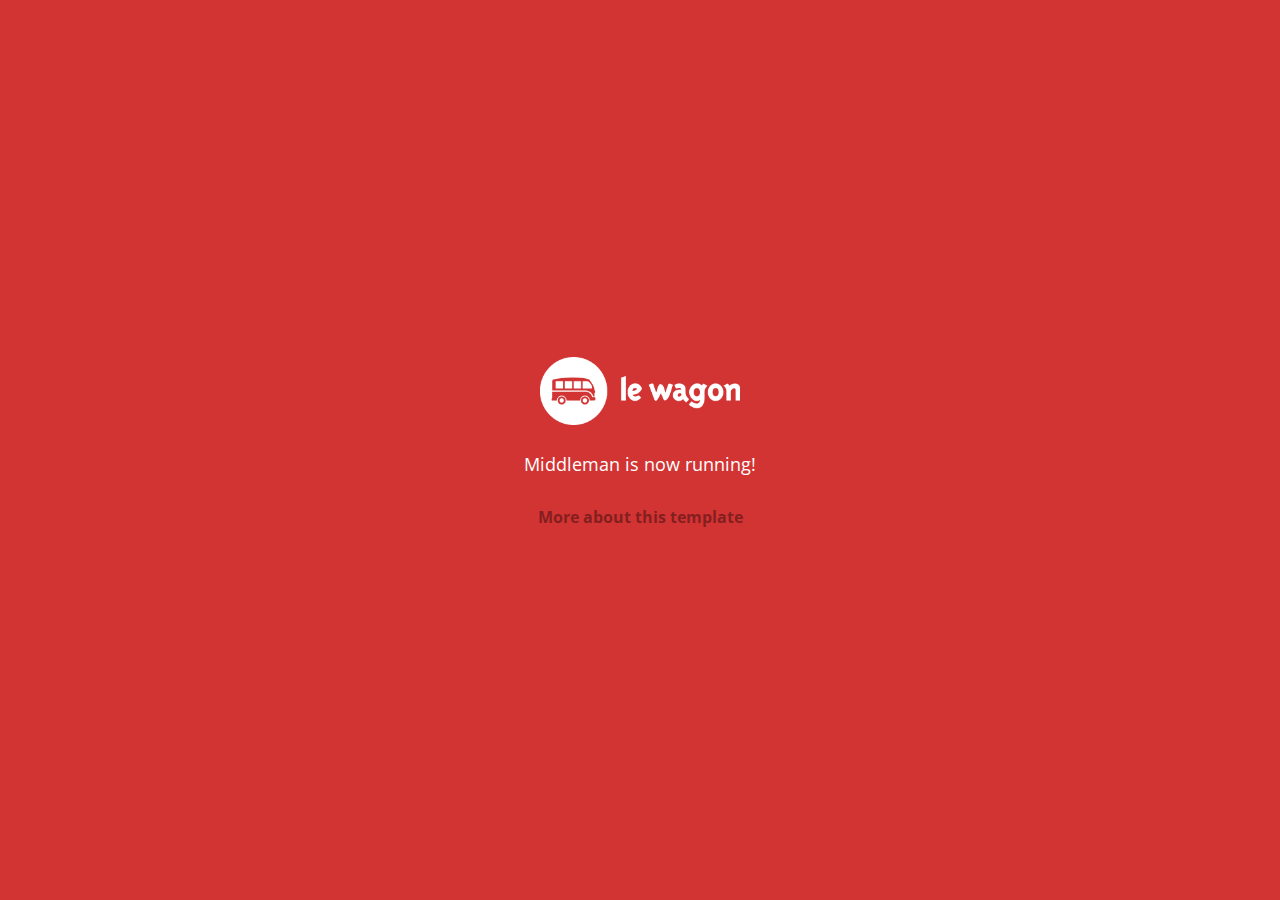
==== index.html @ 10a13725 "Automated commit at 2017-11-20 10:11:05 UTC by middleman-deploy 2.0.0-alpha" ====
<!doctype html>
<html>
  <head>
    <meta charset="utf-8">
    <meta http-equiv="x-ua-compatible" content="ie=edge">
    <meta name="viewport"
          content="width=device-width, initial-scale=1, shrink-to-fit=no">
    <!-- Use the title from a page's frontmatter if it has one -->
    <title>Le Wagon - Middleman</title>
    <link href="stylesheets/application-3c48b980.css" rel="stylesheet" />
    <script src="javascripts/application-93de88c9.js"></script>
    <link href="images/favicon-f15af148.png" rel="icon" type="image/png" />
  </head>
  <body>
    <div id="home">
  <div class="home-content">
    <img src="images/logo-acc9c0ec.png" width="200" alt="Logo" />
    <p>
      Middleman is now running!
    </p>
    <p class="about">
      <a href="about.html">More about this template</a>
    </p>
  </div>
</div>

  </body>
</html>
---- stylesheets/application-3c48b980.css ----
@import url("https://fonts.googleapis.com/css?family=Open+Sans:400,300,700|Raleway:400,100,300,700,500");/*!
 * Bootstrap v3.3.7 (http://getbootstrap.com)
 * Copyright 2011-2016 Twitter, Inc.
 * Licensed under MIT (https://github.com/twbs/bootstrap/blob/master/LICENSE)
 *//*! normalize.css v3.0.3 | MIT License | github.com/necolas/normalize.css */html{font-family:sans-serif;-ms-text-size-adjust:100%;-webkit-text-size-adjust:100%}body{margin:0}article,aside,details,figcaption,figure,footer,header,hgroup,main,menu,nav,section,summary{display:block}audio,canvas,progress,video{display:inline-block;vertical-align:baseline}audio:not([controls]){display:none;height:0}[hidden],template{display:none}a{background-color:transparent}a:active,a:hover{outline:0}abbr[title]{border-bottom:1px dotted}b,strong{font-weight:bold}dfn{font-style:italic}h1{font-size:2em;margin:0.67em 0}mark{background:#ff0;color:#000}small{font-size:80%}sub,sup{font-size:75%;line-height:0;position:relative;vertical-align:baseline}sup{top:-0.5em}sub{bottom:-0.25em}img{border:0}svg:not(:root){overflow:hidden}figure{margin:1em 40px}hr{-webkit-box-sizing:content-box;box-sizing:content-box;height:0}pre{overflow:auto}code,kbd,pre,samp{font-family:monospace, monospace;font-size:1em}button,input,optgroup,select,textarea{color:inherit;font:inherit;margin:0}button{overflow:visible}button,select{text-transform:none}button,html input[type="button"],input[type="reset"],input[type="submit"]{-webkit-appearance:button;cursor:pointer}button[disabled],html input[disabled]{cursor:default}button::-moz-focus-inner,input::-moz-focus-inner{border:0;padding:0}input{line-height:normal}input[type="checkbox"],input[type="radio"]{-webkit-box-sizing:border-box;box-sizing:border-box;padding:0}input[type="number"]::-webkit-inner-spin-button,input[type="number"]::-webkit-outer-spin-button{height:auto}input[type="search"]{-webkit-appearance:textfield;-webkit-box-sizing:content-box;box-sizing:content-box}input[type="search"]::-webkit-search-cancel-button,input[type="search"]::-webkit-search-decoration{-webkit-appearance:none}fieldset{border:1px solid #c0c0c0;margin:0 2px;padding:0.35em 0.625em 0.75em}legend{border:0;padding:0}textarea{overflow:auto}optgroup{font-weight:bold}table{border-collapse:collapse;border-spacing:0}td,th{padding:0}/*! Source: https://github.com/h5bp/html5-boilerplate/blob/master/src/css/main.css */@media print{*,*:before,*:after{background:transparent !important;color:#000 !important;-webkit-box-shadow:none !important;box-shadow:none !important;text-shadow:none !important}a,a:visited{text-decoration:underline}a[href]:after{content:" (" attr(href) ")"}abbr[title]:after{content:" (" attr(title) ")"}a[href^="#"]:after,a[href^="javascript:"]:after{content:""}pre,blockquote{border:1px solid #999;page-break-inside:avoid}thead{display:table-header-group}tr,img{page-break-inside:avoid}img{max-width:100% !important}p,h2,h3{orphans:3;widows:3}h2,h3{page-break-after:avoid}.navbar{display:none}.btn>.caret,.dropup>.btn>.caret{border-top-color:#000 !important}.label{border:1px solid #000}.table{border-collapse:collapse !important}.table td,.table th{background-color:#fff !important}.table-bordered th,.table-bordered td{border:1px solid #ddd !important}}@font-face{font-family:'Glyphicons Halflings';src:url("../assets/bootstrap/glyphicons-halflings-regular-86b6f62b.eot");src:url("../assets/bootstrap/glyphicons-halflings-regular-86b6f62b.eot?#iefix") format("embedded-opentype"),url("../assets/bootstrap/glyphicons-halflings-regular-ca35b697.woff2") format("woff2"),url("../assets/bootstrap/glyphicons-halflings-regular-278e49a8.woff") format("woff"),url("../assets/bootstrap/glyphicons-halflings-regular-44bc1850.ttf") format("truetype"),url("../assets/bootstrap/glyphicons-halflings-regular-de51a849.svg#glyphicons_halflingsregular") format("svg")}.glyphicon{position:relative;top:1px;display:inline-block;font-family:'Glyphicons Halflings';font-style:normal;font-weight:normal;line-height:1;-webkit-font-smoothing:antialiased;-moz-osx-font-smoothing:grayscale}.glyphicon-asterisk:before{content:"\002a"}.glyphicon-plus:before{content:"\002b"}.glyphicon-euro:before,.glyphicon-eur:before{content:"\20ac"}.glyphicon-minus:before{content:"\2212"}.glyphicon-cloud:before{content:"\2601"}.glyphicon-envelope:before{content:"\2709"}.glyphicon-pencil:before{content:"\270f"}.glyphicon-glass:before{content:"\e001"}.glyphicon-music:before{content:"\e002"}.glyphicon-search:before{content:"\e003"}.glyphicon-heart:before{content:"\e005"}.glyphicon-star:before{content:"\e006"}.glyphicon-star-empty:before{content:"\e007"}.glyphicon-user:before{content:"\e008"}.glyphicon-film:before{content:"\e009"}.glyphicon-th-large:before{content:"\e010"}.glyphicon-th:before{content:"\e011"}.glyphicon-th-list:before{content:"\e012"}.glyphicon-ok:before{content:"\e013"}.glyphicon-remove:before{content:"\e014"}.glyphicon-zoom-in:before{content:"\e015"}.glyphicon-zoom-out:before{content:"\e016"}.glyphicon-off:before{content:"\e017"}.glyphicon-signal:before{content:"\e018"}.glyphicon-cog:before{content:"\e019"}.glyphicon-trash:before{content:"\e020"}.glyphicon-home:before{content:"\e021"}.glyphicon-file:before{content:"\e022"}.glyphicon-time:before{content:"\e023"}.glyphicon-road:before{content:"\e024"}.glyphicon-download-alt:before{content:"\e025"}.glyphicon-download:before{content:"\e026"}.glyphicon-upload:before{content:"\e027"}.glyphicon-inbox:before{content:"\e028"}.glyphicon-play-circle:before{content:"\e029"}.glyphicon-repeat:before{content:"\e030"}.glyphicon-refresh:before{content:"\e031"}.glyphicon-list-alt:before{content:"\e032"}.glyphicon-lock:before{content:"\e033"}.glyphicon-flag:before{content:"\e034"}.glyphicon-headphones:before{content:"\e035"}.glyphicon-volume-off:before{content:"\e036"}.glyphicon-volume-down:before{content:"\e037"}.glyphicon-volume-up:before{content:"\e038"}.glyphicon-qrcode:before{content:"\e039"}.glyphicon-barcode:before{content:"\e040"}.glyphicon-tag:before{content:"\e041"}.glyphicon-tags:before{content:"\e042"}.glyphicon-book:before{content:"\e043"}.glyphicon-bookmark:before{content:"\e044"}.glyphicon-print:before{content:"\e045"}.glyphicon-camera:before{content:"\e046"}.glyphicon-font:before{content:"\e047"}.glyphicon-bold:before{content:"\e048"}.glyphicon-italic:before{content:"\e049"}.glyphicon-text-height:before{content:"\e050"}.glyphicon-text-width:before{content:"\e051"}.glyphicon-align-left:before{content:"\e052"}.glyphicon-align-center:before{content:"\e053"}.glyphicon-align-right:before{content:"\e054"}.glyphicon-align-justify:before{content:"\e055"}.glyphicon-list:before{content:"\e056"}.glyphicon-indent-left:before{content:"\e057"}.glyphicon-indent-right:before{content:"\e058"}.glyphicon-facetime-video:before{content:"\e059"}.glyphicon-picture:before{content:"\e060"}.glyphicon-map-marker:before{content:"\e062"}.glyphicon-adjust:before{content:"\e063"}.glyphicon-tint:before{content:"\e064"}.glyphicon-edit:before{content:"\e065"}.glyphicon-share:before{content:"\e066"}.glyphicon-check:before{content:"\e067"}.glyphicon-move:before{content:"\e068"}.glyphicon-step-backward:before{content:"\e069"}.glyphicon-fast-backward:before{content:"\e070"}.glyphicon-backward:before{content:"\e071"}.glyphicon-play:before{content:"\e072"}.glyphicon-pause:before{content:"\e073"}.glyphicon-stop:before{content:"\e074"}.glyphicon-forward:before{content:"\e075"}.glyphicon-fast-forward:before{content:"\e076"}.glyphicon-step-forward:before{content:"\e077"}.glyphicon-eject:before{content:"\e078"}.glyphicon-chevron-left:before{content:"\e079"}.glyphicon-chevron-right:before{content:"\e080"}.glyphicon-plus-sign:before{content:"\e081"}.glyphicon-minus-sign:before{content:"\e082"}.glyphicon-remove-sign:before{content:"\e083"}.glyphicon-ok-sign:before{content:"\e084"}.glyphicon-question-sign:before{content:"\e085"}.glyphicon-info-sign:before{content:"\e086"}.glyphicon-screenshot:before{content:"\e087"}.glyphicon-remove-circle:before{content:"\e088"}.glyphicon-ok-circle:before{content:"\e089"}.glyphicon-ban-circle:before{content:"\e090"}.glyphicon-arrow-left:before{content:"\e091"}.glyphicon-arrow-right:before{content:"\e092"}.glyphicon-arrow-up:before{content:"\e093"}.glyphicon-arrow-down:before{content:"\e094"}.glyphicon-share-alt:before{content:"\e095"}.glyphicon-resize-full:before{content:"\e096"}.glyphicon-resize-small:before{content:"\e097"}.glyphicon-exclamation-sign:before{content:"\e101"}.glyphicon-gift:before{content:"\e102"}.glyphicon-leaf:before{content:"\e103"}.glyphicon-fire:before{content:"\e104"}.glyphicon-eye-open:before{content:"\e105"}.glyphicon-eye-close:before{content:"\e106"}.glyphicon-warning-sign:before{content:"\e107"}.glyphicon-plane:before{content:"\e108"}.glyphicon-calendar:before{content:"\e109"}.glyphicon-random:before{content:"\e110"}.glyphicon-comment:before{content:"\e111"}.glyphicon-magnet:before{content:"\e112"}.glyphicon-chevron-up:before{content:"\e113"}.glyphicon-chevron-down:before{content:"\e114"}.glyphicon-retweet:before{content:"\e115"}.glyphicon-shopping-cart:before{content:"\e116"}.glyphicon-folder-close:before{content:"\e117"}.glyphicon-folder-open:before{content:"\e118"}.glyphicon-resize-vertical:before{content:"\e119"}.glyphicon-resize-horizontal:before{content:"\e120"}.glyphicon-hdd:before{content:"\e121"}.glyphicon-bullhorn:before{content:"\e122"}.glyphicon-bell:before{content:"\e123"}.glyphicon-certificate:before{content:"\e124"}.glyphicon-thumbs-up:before{content:"\e125"}.glyphicon-thumbs-down:before{content:"\e126"}.glyphicon-hand-right:before{content:"\e127"}.glyphicon-hand-left:before{content:"\e128"}.glyphicon-hand-up:before{content:"\e129"}.glyphicon-hand-down:before{content:"\e130"}.glyphicon-circle-arrow-right:before{content:"\e131"}.glyphicon-circle-arrow-left:before{content:"\e132"}.glyphicon-circle-arrow-up:before{content:"\e133"}.glyphicon-circle-arrow-down:before{content:"\e134"}.glyphicon-globe:before{content:"\e135"}.glyphicon-wrench:before{content:"\e136"}.glyphicon-tasks:before{content:"\e137"}.glyphicon-filter:before{content:"\e138"}.glyphicon-briefcase:before{content:"\e139"}.glyphicon-fullscreen:before{content:"\e140"}.glyphicon-dashboard:before{content:"\e141"}.glyphicon-paperclip:before{content:"\e142"}.glyphicon-heart-empty:before{content:"\e143"}.glyphicon-link:before{content:"\e144"}.glyphicon-phone:before{content:"\e145"}.glyphicon-pushpin:before{content:"\e146"}.glyphicon-usd:before{content:"\e148"}.glyphicon-gbp:before{content:"\e149"}.glyphicon-sort:before{content:"\e150"}.glyphicon-sort-by-alphabet:before{content:"\e151"}.glyphicon-sort-by-alphabet-alt:before{content:"\e152"}.glyphicon-sort-by-order:before{content:"\e153"}.glyphicon-sort-by-order-alt:before{content:"\e154"}.glyphicon-sort-by-attributes:before{content:"\e155"}.glyphicon-sort-by-attributes-alt:before{content:"\e156"}.glyphicon-unchecked:before{content:"\e157"}.glyphicon-expand:before{content:"\e158"}.glyphicon-collapse-down:before{content:"\e159"}.glyphicon-collapse-up:before{content:"\e160"}.glyphicon-log-in:before{content:"\e161"}.glyphicon-flash:before{content:"\e162"}.glyphicon-log-out:before{content:"\e163"}.glyphicon-new-window:before{content:"\e164"}.glyphicon-record:before{content:"\e165"}.glyphicon-save:before{content:"\e166"}.glyphicon-open:before{content:"\e167"}.glyphicon-saved:before{content:"\e168"}.glyphicon-import:before{content:"\e169"}.glyphicon-export:before{content:"\e170"}.glyphicon-send:before{content:"\e171"}.glyphicon-floppy-disk:before{content:"\e172"}.glyphicon-floppy-saved:before{content:"\e173"}.glyphicon-floppy-remove:before{content:"\e174"}.glyphicon-floppy-save:before{content:"\e175"}.glyphicon-floppy-open:before{content:"\e176"}.glyphicon-credit-card:before{content:"\e177"}.glyphicon-transfer:before{content:"\e178"}.glyphicon-cutlery:before{content:"\e179"}.glyphicon-header:before{content:"\e180"}.glyphicon-compressed:before{content:"\e181"}.glyphicon-earphone:before{content:"\e182"}.glyphicon-phone-alt:before{content:"\e183"}.glyphicon-tower:before{content:"\e184"}.glyphicon-stats:before{content:"\e185"}.glyphicon-sd-video:before{content:"\e186"}.glyphicon-hd-video:before{content:"\e187"}.glyphicon-subtitles:before{content:"\e188"}.glyphicon-sound-stereo:before{content:"\e189"}.glyphicon-sound-dolby:before{content:"\e190"}.glyphicon-sound-5-1:before{content:"\e191"}.glyphicon-sound-6-1:before{content:"\e192"}.glyphicon-sound-7-1:before{content:"\e193"}.glyphicon-copyright-mark:before{content:"\e194"}.glyphicon-registration-mark:before{content:"\e195"}.glyphicon-cloud-download:before{content:"\e197"}.glyphicon-cloud-upload:before{content:"\e198"}.glyphicon-tree-conifer:before{content:"\e199"}.glyphicon-tree-deciduous:before{content:"\e200"}.glyphicon-cd:before{content:"\e201"}.glyphicon-save-file:before{content:"\e202"}.glyphicon-open-file:before{content:"\e203"}.glyphicon-level-up:before{content:"\e204"}.glyphicon-copy:before{content:"\e205"}.glyphicon-paste:before{content:"\e206"}.glyphicon-alert:before{content:"\e209"}.glyphicon-equalizer:before{content:"\e210"}.glyphicon-king:before{content:"\e211"}.glyphicon-queen:before{content:"\e212"}.glyphicon-pawn:before{content:"\e213"}.glyphicon-bishop:before{content:"\e214"}.glyphicon-knight:before{content:"\e215"}.glyphicon-baby-formula:before{content:"\e216"}.glyphicon-tent:before{content:"\26fa"}.glyphicon-blackboard:before{content:"\e218"}.glyphicon-bed:before{content:"\e219"}.glyphicon-apple:before{content:"\f8ff"}.glyphicon-erase:before{content:"\e221"}.glyphicon-hourglass:before{content:"\231b"}.glyphicon-lamp:before{content:"\e223"}.glyphicon-duplicate:before{content:"\e224"}.glyphicon-piggy-bank:before{content:"\e225"}.glyphicon-scissors:before{content:"\e226"}.glyphicon-bitcoin:before{content:"\e227"}.glyphicon-btc:before{content:"\e227"}.glyphicon-xbt:before{content:"\e227"}.glyphicon-yen:before{content:"\00a5"}.glyphicon-jpy:before{content:"\00a5"}.glyphicon-ruble:before{content:"\20bd"}.glyphicon-rub:before{content:"\20bd"}.glyphicon-scale:before{content:"\e230"}.glyphicon-ice-lolly:before{content:"\e231"}.glyphicon-ice-lolly-tasted:before{content:"\e232"}.glyphicon-education:before{content:"\e233"}.glyphicon-option-horizontal:before{content:"\e234"}.glyphicon-option-vertical:before{content:"\e235"}.glyphicon-menu-hamburger:before{content:"\e236"}.glyphicon-modal-window:before{content:"\e237"}.glyphicon-oil:before{content:"\e238"}.glyphicon-grain:before{content:"\e239"}.glyphicon-sunglasses:before{content:"\e240"}.glyphicon-text-size:before{content:"\e241"}.glyphicon-text-color:before{content:"\e242"}.glyphicon-text-background:before{content:"\e243"}.glyphicon-object-align-top:before{content:"\e244"}.glyphicon-object-align-bottom:before{content:"\e245"}.glyphicon-object-align-horizontal:before{content:"\e246"}.glyphicon-object-align-left:before{content:"\e247"}.glyphicon-object-align-vertical:before{content:"\e248"}.glyphicon-object-align-right:before{content:"\e249"}.glyphicon-triangle-right:before{content:"\e250"}.glyphicon-triangle-left:before{content:"\e251"}.glyphicon-triangle-bottom:before{content:"\e252"}.glyphicon-triangle-top:before{content:"\e253"}.glyphicon-console:before{content:"\e254"}.glyphicon-superscript:before{content:"\e255"}.glyphicon-subscript:before{content:"\e256"}.glyphicon-menu-left:before{content:"\e257"}.glyphicon-menu-right:before{content:"\e258"}.glyphicon-menu-down:before{content:"\e259"}.glyphicon-menu-up:before{content:"\e260"}*{-webkit-box-sizing:border-box;box-sizing:border-box}*:before,*:after{-webkit-box-sizing:border-box;box-sizing:border-box}html{font-size:10px;-webkit-tap-highlight-color:transparent}body{font-family:"Open Sans", "Helvetica", "sans-serif";font-size:18px;line-height:1.42857143;color:#333333;background-color:#F4F4F4}input,button,select,textarea{font-family:inherit;font-size:inherit;line-height:inherit}a{color:#469AE0;text-decoration:none}a:hover,a:focus{color:#1f74ba;text-decoration:underline}a:focus{outline:5px auto -webkit-focus-ring-color;outline-offset:-2px}figure{margin:0}img{vertical-align:middle}.img-responsive{display:block;max-width:100%;height:auto}.img-rounded{border-radius:2px}.img-thumbnail{padding:4px;line-height:1.42857143;background-color:#F4F4F4;border:1px solid #ddd;border-radius:2px;-webkit-transition:all 0.2s ease-in-out;transition:all 0.2s ease-in-out;display:inline-block;max-width:100%;height:auto}.img-circle{border-radius:50%}hr{margin-top:25px;margin-bottom:25px;border:0;border-top:1px solid #eeeeee}.sr-only{position:absolute;width:1px;height:1px;margin:-1px;padding:0;overflow:hidden;clip:rect(0, 0, 0, 0);border:0}.sr-only-focusable:active,.sr-only-focusable:focus{position:static;width:auto;height:auto;margin:0;overflow:visible;clip:auto}[role="button"]{cursor:pointer}h1,h2,h3,h4,h5,h6,.h1,.h2,.h3,.h4,.h5,.h6{font-family:"Raleway", "Helvetica", "sans-serif";font-weight:500;line-height:1.1;color:inherit}h1 small,h1 .small,h2 small,h2 .small,h3 small,h3 .small,h4 small,h4 .small,h5 small,h5 .small,h6 small,h6 .small,.h1 small,.h1 .small,.h2 small,.h2 .small,.h3 small,.h3 .small,.h4 small,.h4 .small,.h5 small,.h5 .small,.h6 small,.h6 .small{font-weight:normal;line-height:1;color:#777777}h1,.h1,h2,.h2,h3,.h3{margin-top:25px;margin-bottom:12.5px}h1 small,h1 .small,.h1 small,.h1 .small,h2 small,h2 .small,.h2 small,.h2 .small,h3 small,h3 .small,.h3 small,.h3 .small{font-size:65%}h4,.h4,h5,.h5,h6,.h6{margin-top:12.5px;margin-bottom:12.5px}h4 small,h4 .small,.h4 small,.h4 .small,h5 small,h5 .small,.h5 small,.h5 .small,h6 small,h6 .small,.h6 small,.h6 .small{font-size:75%}h1,.h1{font-size:46px}h2,.h2{font-size:38px}h3,.h3{font-size:31px}h4,.h4{font-size:23px}h5,.h5{font-size:18px}h6,.h6{font-size:16px}p{margin:0 0 12.5px}.lead{margin-bottom:25px;font-size:20px;font-weight:300;line-height:1.4}@media (min-width: 768px){.lead{font-size:27px}}small,.small{font-size:88%}mark,.mark{background-color:#fcf8e3;padding:.2em}.text-left{text-align:left}.text-right{text-align:right}.text-center{text-align:center}.text-justify{text-align:justify}.text-nowrap{white-space:nowrap}.text-lowercase{text-transform:lowercase}.text-uppercase,.initialism{text-transform:uppercase}.text-capitalize{text-transform:capitalize}.text-muted{color:#777777}.text-primary{color:#469AE0}a.text-primary:hover,a.text-primary:focus{color:#2381d0}.text-success{color:#3c763d}a.text-success:hover,a.text-success:focus{color:#2b542c}.text-info{color:#31708f}a.text-info:hover,a.text-info:focus{color:#245269}.text-warning{color:#8a6d3b}a.text-warning:hover,a.text-warning:focus{color:#66512c}.text-danger{color:#a94442}a.text-danger:hover,a.text-danger:focus{color:#843534}.bg-primary{color:#fff}.bg-primary{background-color:#469AE0}a.bg-primary:hover,a.bg-primary:focus{background-color:#2381d0}.bg-success{background-color:#dff0d8}a.bg-success:hover,a.bg-success:focus{background-color:#c1e2b3}.bg-info{background-color:#d9edf7}a.bg-info:hover,a.bg-info:focus{background-color:#afd9ee}.bg-warning{background-color:#fcf8e3}a.bg-warning:hover,a.bg-warning:focus{background-color:#f7ecb5}.bg-danger{background-color:#f2dede}a.bg-danger:hover,a.bg-danger:focus{background-color:#e4b9b9}.page-header{padding-bottom:11.5px;margin:50px 0 25px;border-bottom:1px solid #eeeeee}ul,ol{margin-top:0;margin-bottom:12.5px}ul ul,ul ol,ol ul,ol ol{margin-bottom:0}.list-unstyled{padding-left:0;list-style:none}.list-inline{padding-left:0;list-style:none;margin-left:-5px}.list-inline>li{display:inline-block;padding-left:5px;padding-right:5px}dl{margin-top:0;margin-bottom:25px}dt,dd{line-height:1.42857143}dt{font-weight:bold}dd{margin-left:0}.dl-horizontal dd:before,.dl-horizontal dd:after{content:" ";display:table}.dl-horizontal dd:after{clear:both}@media (min-width: 768px){.dl-horizontal dt{float:left;width:160px;clear:left;text-align:right;overflow:hidden;text-overflow:ellipsis;white-space:nowrap}.dl-horizontal dd{margin-left:180px}}abbr[title],abbr[data-original-title]{cursor:help;border-bottom:1px dotted #777777}.initialism{font-size:90%}blockquote{padding:12.5px 25px;margin:0 0 25px;font-size:22.5px;border-left:5px solid #eeeeee}blockquote p:last-child,blockquote ul:last-child,blockquote ol:last-child{margin-bottom:0}blockquote footer,blockquote small,blockquote .small{display:block;font-size:80%;line-height:1.42857143;color:#777777}blockquote footer:before,blockquote small:before,blockquote .small:before{content:'\2014 \00A0'}.blockquote-reverse,blockquote.pull-right{padding-right:15px;padding-left:0;border-right:5px solid #eeeeee;border-left:0;text-align:right}.blockquote-reverse footer:before,.blockquote-reverse small:before,.blockquote-reverse .small:before,blockquote.pull-right footer:before,blockquote.pull-right small:before,blockquote.pull-right .small:before{content:''}.blockquote-reverse footer:after,.blockquote-reverse small:after,.blockquote-reverse .small:after,blockquote.pull-right footer:after,blockquote.pull-right small:after,blockquote.pull-right .small:after{content:'\00A0 \2014'}address{margin-bottom:25px;font-style:normal;line-height:1.42857143}code,kbd,pre,samp{font-family:Menlo, Monaco, Consolas, "Courier New", monospace}code{padding:2px 4px;font-size:90%;color:#c7254e;background-color:#f9f2f4;border-radius:2px}kbd{padding:2px 4px;font-size:90%;color:#fff;background-color:#333;border-radius:2px;-webkit-box-shadow:inset 0 -1px 0 rgba(0,0,0,0.25);box-shadow:inset 0 -1px 0 rgba(0,0,0,0.25)}kbd kbd{padding:0;font-size:100%;font-weight:bold;-webkit-box-shadow:none;box-shadow:none}pre{display:block;padding:12px;margin:0 0 12.5px;font-size:17px;line-height:1.42857143;word-break:break-all;word-wrap:break-word;color:#333333;background-color:#f5f5f5;border:1px solid #ccc;border-radius:2px}pre code{padding:0;font-size:inherit;color:inherit;white-space:pre-wrap;background-color:transparent;border-radius:0}.pre-scrollable{max-height:340px;overflow-y:scroll}.container{margin-right:auto;margin-left:auto;padding-left:15px;padding-right:15px}.container:before,.container:after{content:" ";display:table}.container:after{clear:both}@media (min-width: 768px){.container{width:750px}}@media (min-width: 992px){.container{width:970px}}@media (min-width: 1200px){.container{width:1170px}}.container-fluid{margin-right:auto;margin-left:auto;padding-left:15px;padding-right:15px}.container-fluid:before,.container-fluid:after{content:" ";display:table}.container-fluid:after{clear:both}.row{margin-left:-15px;margin-right:-15px}.row:before,.row:after{content:" ";display:table}.row:after{clear:both}.col-xs-1,.col-sm-1,.col-md-1,.col-lg-1,.col-xs-2,.col-sm-2,.col-md-2,.col-lg-2,.col-xs-3,.col-sm-3,.col-md-3,.col-lg-3,.col-xs-4,.col-sm-4,.col-md-4,.col-lg-4,.col-xs-5,.col-sm-5,.col-md-5,.col-lg-5,.col-xs-6,.col-sm-6,.col-md-6,.col-lg-6,.col-xs-7,.col-sm-7,.col-md-7,.col-lg-7,.col-xs-8,.col-sm-8,.col-md-8,.col-lg-8,.col-xs-9,.col-sm-9,.col-md-9,.col-lg-9,.col-xs-10,.col-sm-10,.col-md-10,.col-lg-10,.col-xs-11,.col-sm-11,.col-md-11,.col-lg-11,.col-xs-12,.col-sm-12,.col-md-12,.col-lg-12{position:relative;min-height:1px;padding-left:15px;padding-right:15px}.col-xs-1,.col-xs-2,.col-xs-3,.col-xs-4,.col-xs-5,.col-xs-6,.col-xs-7,.col-xs-8,.col-xs-9,.col-xs-10,.col-xs-11,.col-xs-12{float:left}.col-xs-1{width:8.33333333%}.col-xs-2{width:16.66666667%}.col-xs-3{width:25%}.col-xs-4{width:33.33333333%}.col-xs-5{width:41.66666667%}.col-xs-6{width:50%}.col-xs-7{width:58.33333333%}.col-xs-8{width:66.66666667%}.col-xs-9{width:75%}.col-xs-10{width:83.33333333%}.col-xs-11{width:91.66666667%}.col-xs-12{width:100%}.col-xs-pull-0{right:auto}.col-xs-pull-1{right:8.33333333%}.col-xs-pull-2{right:16.66666667%}.col-xs-pull-3{right:25%}.col-xs-pull-4{right:33.33333333%}.col-xs-pull-5{right:41.66666667%}.col-xs-pull-6{right:50%}.col-xs-pull-7{right:58.33333333%}.col-xs-pull-8{right:66.66666667%}.col-xs-pull-9{right:75%}.col-xs-pull-10{right:83.33333333%}.col-xs-pull-11{right:91.66666667%}.col-xs-pull-12{right:100%}.col-xs-push-0{left:auto}.col-xs-push-1{left:8.33333333%}.col-xs-push-2{left:16.66666667%}.col-xs-push-3{left:25%}.col-xs-push-4{left:33.33333333%}.col-xs-push-5{left:41.66666667%}.col-xs-push-6{left:50%}.col-xs-push-7{left:58.33333333%}.col-xs-push-8{left:66.66666667%}.col-xs-push-9{left:75%}.col-xs-push-10{left:83.33333333%}.col-xs-push-11{left:91.66666667%}.col-xs-push-12{left:100%}.col-xs-offset-0{margin-left:0%}.col-xs-offset-1{margin-left:8.33333333%}.col-xs-offset-2{margin-left:16.66666667%}.col-xs-offset-3{margin-left:25%}.col-xs-offset-4{margin-left:33.33333333%}.col-xs-offset-5{margin-left:41.66666667%}.col-xs-offset-6{margin-left:50%}.col-xs-offset-7{margin-left:58.33333333%}.col-xs-offset-8{margin-left:66.66666667%}.col-xs-offset-9{margin-left:75%}.col-xs-offset-10{margin-left:83.33333333%}.col-xs-offset-11{margin-left:91.66666667%}.col-xs-offset-12{margin-left:100%}@media (min-width: 768px){.col-sm-1,.col-sm-2,.col-sm-3,.col-sm-4,.col-sm-5,.col-sm-6,.col-sm-7,.col-sm-8,.col-sm-9,.col-sm-10,.col-sm-11,.col-sm-12{float:left}.col-sm-1{width:8.33333333%}.col-sm-2{width:16.66666667%}.col-sm-3{width:25%}.col-sm-4{width:33.33333333%}.col-sm-5{width:41.66666667%}.col-sm-6{width:50%}.col-sm-7{width:58.33333333%}.col-sm-8{width:66.66666667%}.col-sm-9{width:75%}.col-sm-10{width:83.33333333%}.col-sm-11{width:91.66666667%}.col-sm-12{width:100%}.col-sm-pull-0{right:auto}.col-sm-pull-1{right:8.33333333%}.col-sm-pull-2{right:16.66666667%}.col-sm-pull-3{right:25%}.col-sm-pull-4{right:33.33333333%}.col-sm-pull-5{right:41.66666667%}.col-sm-pull-6{right:50%}.col-sm-pull-7{right:58.33333333%}.col-sm-pull-8{right:66.66666667%}.col-sm-pull-9{right:75%}.col-sm-pull-10{right:83.33333333%}.col-sm-pull-11{right:91.66666667%}.col-sm-pull-12{right:100%}.col-sm-push-0{left:auto}.col-sm-push-1{left:8.33333333%}.col-sm-push-2{left:16.66666667%}.col-sm-push-3{left:25%}.col-sm-push-4{left:33.33333333%}.col-sm-push-5{left:41.66666667%}.col-sm-push-6{left:50%}.col-sm-push-7{left:58.33333333%}.col-sm-push-8{left:66.66666667%}.col-sm-push-9{left:75%}.col-sm-push-10{left:83.33333333%}.col-sm-push-11{left:91.66666667%}.col-sm-push-12{left:100%}.col-sm-offset-0{margin-left:0%}.col-sm-offset-1{margin-left:8.33333333%}.col-sm-offset-2{margin-left:16.66666667%}.col-sm-offset-3{margin-left:25%}.col-sm-offset-4{margin-left:33.33333333%}.col-sm-offset-5{margin-left:41.66666667%}.col-sm-offset-6{margin-left:50%}.col-sm-offset-7{margin-left:58.33333333%}.col-sm-offset-8{margin-left:66.66666667%}.col-sm-offset-9{margin-left:75%}.col-sm-offset-10{margin-left:83.33333333%}.col-sm-offset-11{margin-left:91.66666667%}.col-sm-offset-12{margin-left:100%}}@media (min-width: 992px){.col-md-1,.col-md-2,.col-md-3,.col-md-4,.col-md-5,.col-md-6,.col-md-7,.col-md-8,.col-md-9,.col-md-10,.col-md-11,.col-md-12{float:left}.col-md-1{width:8.33333333%}.col-md-2{width:16.66666667%}.col-md-3{width:25%}.col-md-4{width:33.33333333%}.col-md-5{width:41.66666667%}.col-md-6{width:50%}.col-md-7{width:58.33333333%}.col-md-8{width:66.66666667%}.col-md-9{width:75%}.col-md-10{width:83.33333333%}.col-md-11{width:91.66666667%}.col-md-12{width:100%}.col-md-pull-0{right:auto}.col-md-pull-1{right:8.33333333%}.col-md-pull-2{right:16.66666667%}.col-md-pull-3{right:25%}.col-md-pull-4{right:33.33333333%}.col-md-pull-5{right:41.66666667%}.col-md-pull-6{right:50%}.col-md-pull-7{right:58.33333333%}.col-md-pull-8{right:66.66666667%}.col-md-pull-9{right:75%}.col-md-pull-10{right:83.33333333%}.col-md-pull-11{right:91.66666667%}.col-md-pull-12{right:100%}.col-md-push-0{left:auto}.col-md-push-1{left:8.33333333%}.col-md-push-2{left:16.66666667%}.col-md-push-3{left:25%}.col-md-push-4{left:33.33333333%}.col-md-push-5{left:41.66666667%}.col-md-push-6{left:50%}.col-md-push-7{left:58.33333333%}.col-md-push-8{left:66.66666667%}.col-md-push-9{left:75%}.col-md-push-10{left:83.33333333%}.col-md-push-11{left:91.66666667%}.col-md-push-12{left:100%}.col-md-offset-0{margin-left:0%}.col-md-offset-1{margin-left:8.33333333%}.col-md-offset-2{margin-left:16.66666667%}.col-md-offset-3{margin-left:25%}.col-md-offset-4{margin-left:33.33333333%}.col-md-offset-5{margin-left:41.66666667%}.col-md-offset-6{margin-left:50%}.col-md-offset-7{margin-left:58.33333333%}.col-md-offset-8{margin-left:66.66666667%}.col-md-offset-9{margin-left:75%}.col-md-offset-10{margin-left:83.33333333%}.col-md-offset-11{margin-left:91.66666667%}.col-md-offset-12{margin-left:100%}}@media (min-width: 1200px){.col-lg-1,.col-lg-2,.col-lg-3,.col-lg-4,.col-lg-5,.col-lg-6,.col-lg-7,.col-lg-8,.col-lg-9,.col-lg-10,.col-lg-11,.col-lg-12{float:left}.col-lg-1{width:8.33333333%}.col-lg-2{width:16.66666667%}.col-lg-3{width:25%}.col-lg-4{width:33.33333333%}.col-lg-5{width:41.66666667%}.col-lg-6{width:50%}.col-lg-7{width:58.33333333%}.col-lg-8{width:66.66666667%}.col-lg-9{width:75%}.col-lg-10{width:83.33333333%}.col-lg-11{width:91.66666667%}.col-lg-12{width:100%}.col-lg-pull-0{right:auto}.col-lg-pull-1{right:8.33333333%}.col-lg-pull-2{right:16.66666667%}.col-lg-pull-3{right:25%}.col-lg-pull-4{right:33.33333333%}.col-lg-pull-5{right:41.66666667%}.col-lg-pull-6{right:50%}.col-lg-pull-7{right:58.33333333%}.col-lg-pull-8{right:66.66666667%}.col-lg-pull-9{right:75%}.col-lg-pull-10{right:83.33333333%}.col-lg-pull-11{right:91.66666667%}.col-lg-pull-12{right:100%}.col-lg-push-0{left:auto}.col-lg-push-1{left:8.33333333%}.col-lg-push-2{left:16.66666667%}.col-lg-push-3{left:25%}.col-lg-push-4{left:33.33333333%}.col-lg-push-5{left:41.66666667%}.col-lg-push-6{left:50%}.col-lg-push-7{left:58.33333333%}.col-lg-push-8{left:66.66666667%}.col-lg-push-9{left:75%}.col-lg-push-10{left:83.33333333%}.col-lg-push-11{left:91.66666667%}.col-lg-push-12{left:100%}.col-lg-offset-0{margin-left:0%}.col-lg-offset-1{margin-left:8.33333333%}.col-lg-offset-2{margin-left:16.66666667%}.col-lg-offset-3{margin-left:25%}.col-lg-offset-4{margin-left:33.33333333%}.col-lg-offset-5{margin-left:41.66666667%}.col-lg-offset-6{margin-left:50%}.col-lg-offset-7{margin-left:58.33333333%}.col-lg-offset-8{margin-left:66.66666667%}.col-lg-offset-9{margin-left:75%}.col-lg-offset-10{margin-left:83.33333333%}.col-lg-offset-11{margin-left:91.66666667%}.col-lg-offset-12{margin-left:100%}}table{background-color:transparent}caption{padding-top:8px;padding-bottom:8px;color:#777777;text-align:left}th{text-align:left}.table{width:100%;max-width:100%;margin-bottom:25px}.table>thead>tr>th,.table>thead>tr>td,.table>tbody>tr>th,.table>tbody>tr>td,.table>tfoot>tr>th,.table>tfoot>tr>td{padding:8px;line-height:1.42857143;vertical-align:top;border-top:1px solid #ddd}.table>thead>tr>th{vertical-align:bottom;border-bottom:2px solid #ddd}.table>caption+thead>tr:first-child>th,.table>caption+thead>tr:first-child>td,.table>colgroup+thead>tr:first-child>th,.table>colgroup+thead>tr:first-child>td,.table>thead:first-child>tr:first-child>th,.table>thead:first-child>tr:first-child>td{border-top:0}.table>tbody+tbody{border-top:2px solid #ddd}.table .table{background-color:#F4F4F4}.table-condensed>thead>tr>th,.table-condensed>thead>tr>td,.table-condensed>tbody>tr>th,.table-condensed>tbody>tr>td,.table-condensed>tfoot>tr>th,.table-condensed>tfoot>tr>td{padding:5px}.table-bordered{border:1px solid #ddd}.table-bordered>thead>tr>th,.table-bordered>thead>tr>td,.table-bordered>tbody>tr>th,.table-bordered>tbody>tr>td,.table-bordered>tfoot>tr>th,.table-bordered>tfoot>tr>td{border:1px solid #ddd}.table-bordered>thead>tr>th,.table-bordered>thead>tr>td{border-bottom-width:2px}.table-striped>tbody>tr:nth-of-type(odd){background-color:#f9f9f9}.table-hover>tbody>tr:hover{background-color:#f5f5f5}table col[class*="col-"]{position:static;float:none;display:table-column}table td[class*="col-"],table th[class*="col-"]{position:static;float:none;display:table-cell}.table>thead>tr>td.active,.table>thead>tr>th.active,.table>thead>tr.active>td,.table>thead>tr.active>th,.table>tbody>tr>td.active,.table>tbody>tr>th.active,.table>tbody>tr.active>td,.table>tbody>tr.active>th,.table>tfoot>tr>td.active,.table>tfoot>tr>th.active,.table>tfoot>tr.active>td,.table>tfoot>tr.active>th{background-color:#f5f5f5}.table-hover>tbody>tr>td.active:hover,.table-hover>tbody>tr>th.active:hover,.table-hover>tbody>tr.active:hover>td,.table-hover>tbody>tr:hover>.active,.table-hover>tbody>tr.active:hover>th{background-color:#e8e8e8}.table>thead>tr>td.success,.table>thead>tr>th.success,.table>thead>tr.success>td,.table>thead>tr.success>th,.table>tbody>tr>td.success,.table>tbody>tr>th.success,.table>tbody>tr.success>td,.table>tbody>tr.success>th,.table>tfoot>tr>td.success,.table>tfoot>tr>th.success,.table>tfoot>tr.success>td,.table>tfoot>tr.success>th{background-color:#dff0d8}.table-hover>tbody>tr>td.success:hover,.table-hover>tbody>tr>th.success:hover,.table-hover>tbody>tr.success:hover>td,.table-hover>tbody>tr:hover>.success,.table-hover>tbody>tr.success:hover>th{background-color:#d0e9c6}.table>thead>tr>td.info,.table>thead>tr>th.info,.table>thead>tr.info>td,.table>thead>tr.info>th,.table>tbody>tr>td.info,.table>tbody>tr>th.info,.table>tbody>tr.info>td,.table>tbody>tr.info>th,.table>tfoot>tr>td.info,.table>tfoot>tr>th.info,.table>tfoot>tr.info>td,.table>tfoot>tr.info>th{background-color:#d9edf7}.table-hover>tbody>tr>td.info:hover,.table-hover>tbody>tr>th.info:hover,.table-hover>tbody>tr.info:hover>td,.table-hover>tbody>tr:hover>.info,.table-hover>tbody>tr.info:hover>th{background-color:#c4e3f3}.table>thead>tr>td.warning,.table>thead>tr>th.warning,.table>thead>tr.warning>td,.table>thead>tr.warning>th,.table>tbody>tr>td.warning,.table>tbody>tr>th.warning,.table>tbody>tr.warning>td,.table>tbody>tr.warning>th,.table>tfoot>tr>td.warning,.table>tfoot>tr>th.warning,.table>tfoot>tr.warning>td,.table>tfoot>tr.warning>th{background-color:#fcf8e3}.table-hover>tbody>tr>td.warning:hover,.table-hover>tbody>tr>th.warning:hover,.table-hover>tbody>tr.warning:hover>td,.table-hover>tbody>tr:hover>.warning,.table-hover>tbody>tr.warning:hover>th{background-color:#faf2cc}.table>thead>tr>td.danger,.table>thead>tr>th.danger,.table>thead>tr.danger>td,.table>thead>tr.danger>th,.table>tbody>tr>td.danger,.table>tbody>tr>th.danger,.table>tbody>tr.danger>td,.table>tbody>tr.danger>th,.table>tfoot>tr>td.danger,.table>tfoot>tr>th.danger,.table>tfoot>tr.danger>td,.table>tfoot>tr.danger>th{background-color:#f2dede}.table-hover>tbody>tr>td.danger:hover,.table-hover>tbody>tr>th.danger:hover,.table-hover>tbody>tr.danger:hover>td,.table-hover>tbody>tr:hover>.danger,.table-hover>tbody>tr.danger:hover>th{background-color:#ebcccc}.table-responsive{overflow-x:auto;min-height:0.01%}@media screen and (max-width: 767px){.table-responsive{width:100%;margin-bottom:18.75px;overflow-y:hidden;-ms-overflow-style:-ms-autohiding-scrollbar;border:1px solid #ddd}.table-responsive>.table{margin-bottom:0}.table-responsive>.table>thead>tr>th,.table-responsive>.table>thead>tr>td,.table-responsive>.table>tbody>tr>th,.table-responsive>.table>tbody>tr>td,.table-responsive>.table>tfoot>tr>th,.table-responsive>.table>tfoot>tr>td{white-space:nowrap}.table-responsive>.table-bordered{border:0}.table-responsive>.table-bordered>thead>tr>th:first-child,.table-responsive>.table-bordered>thead>tr>td:first-child,.table-responsive>.table-bordered>tbody>tr>th:first-child,.table-responsive>.table-bordered>tbody>tr>td:first-child,.table-responsive>.table-bordered>tfoot>tr>th:first-child,.table-responsive>.table-bordered>tfoot>tr>td:first-child{border-left:0}.table-responsive>.table-bordered>thead>tr>th:last-child,.table-responsive>.table-bordered>thead>tr>td:last-child,.table-responsive>.table-bordered>tbody>tr>th:last-child,.table-responsive>.table-bordered>tbody>tr>td:last-child,.table-responsive>.table-bordered>tfoot>tr>th:last-child,.table-responsive>.table-bordered>tfoot>tr>td:last-child{border-right:0}.table-responsive>.table-bordered>tbody>tr:last-child>th,.table-responsive>.table-bordered>tbody>tr:last-child>td,.table-responsive>.table-bordered>tfoot>tr:last-child>th,.table-responsive>.table-bordered>tfoot>tr:last-child>td{border-bottom:0}}fieldset{padding:0;margin:0;border:0;min-width:0}legend{display:block;width:100%;padding:0;margin-bottom:25px;font-size:27px;line-height:inherit;color:#333333;border:0;border-bottom:1px solid #e5e5e5}label{display:inline-block;max-width:100%;margin-bottom:5px;font-weight:bold}input[type="search"]{-webkit-box-sizing:border-box;box-sizing:border-box}input[type="radio"],input[type="checkbox"]{margin:4px 0 0;margin-top:1px \9;line-height:normal}input[type="file"]{display:block}input[type="range"]{display:block;width:100%}select[multiple],select[size]{height:auto}input[type="file"]:focus,input[type="radio"]:focus,input[type="checkbox"]:focus{outline:5px auto -webkit-focus-ring-color;outline-offset:-2px}output{display:block;padding-top:7px;font-size:18px;line-height:1.42857143;color:#000000}.form-control{display:block;width:100%;height:39px;padding:6px 12px;font-size:18px;line-height:1.42857143;color:#000000;background-color:#fff;background-image:none;border:1px solid #ccc;border-radius:2px;-webkit-box-shadow:inset 0 1px 1px rgba(0,0,0,0.075);box-shadow:inset 0 1px 1px rgba(0,0,0,0.075);-webkit-transition:border-color ease-in-out 0.15s, box-shadow ease-in-out 0.15s;-webkit-transition:border-color ease-in-out 0.15s, -webkit-box-shadow ease-in-out 0.15s;transition:border-color ease-in-out 0.15s, -webkit-box-shadow ease-in-out 0.15s;transition:border-color ease-in-out 0.15s, box-shadow ease-in-out 0.15s;transition:border-color ease-in-out 0.15s, box-shadow ease-in-out 0.15s, -webkit-box-shadow ease-in-out 0.15s}.form-control:focus{border-color:#66afe9;outline:0;-webkit-box-shadow:inset 0 1px 1px rgba(0,0,0,0.075),0 0 8px rgba(102,175,233,0.6);box-shadow:inset 0 1px 1px rgba(0,0,0,0.075),0 0 8px rgba(102,175,233,0.6)}.form-control::-moz-placeholder{color:#999;opacity:1}.form-control:-ms-input-placeholder{color:#999}.form-control::-webkit-input-placeholder{color:#999}.form-control::-ms-expand{border:0;background-color:transparent}.form-control[disabled],.form-control[readonly],fieldset[disabled] .form-control{background-color:#eeeeee;opacity:1}.form-control[disabled],fieldset[disabled] .form-control{cursor:not-allowed}textarea.form-control{height:auto}input[type="search"]{-webkit-appearance:none}@media screen and (-webkit-min-device-pixel-ratio: 0){input[type="date"].form-control,input[type="time"].form-control,input[type="datetime-local"].form-control,input[type="month"].form-control{line-height:39px}input[type="date"].input-sm,.input-group-sm>input[type="date"].form-control,.input-group-sm>input[type="date"].input-group-addon,.input-group-sm>.input-group-btn>input[type="date"].btn,.input-group-sm input[type="date"],input[type="time"].input-sm,.input-group-sm>input[type="time"].form-control,.input-group-sm>input[type="time"].input-group-addon,.input-group-sm>.input-group-btn>input[type="time"].btn,.input-group-sm input[type="time"],input[type="datetime-local"].input-sm,.input-group-sm>input[type="datetime-local"].form-control,.input-group-sm>input[type="datetime-local"].input-group-addon,.input-group-sm>.input-group-btn>input[type="datetime-local"].btn,.input-group-sm input[type="datetime-local"],input[type="month"].input-sm,.input-group-sm>input[type="month"].form-control,.input-group-sm>input[type="month"].input-group-addon,.input-group-sm>.input-group-btn>input[type="month"].btn,.input-group-sm input[type="month"]{line-height:36px}input[type="date"].input-lg,.input-group-lg>input[type="date"].form-control,.input-group-lg>input[type="date"].input-group-addon,.input-group-lg>.input-group-btn>input[type="date"].btn,.input-group-lg input[type="date"],input[type="time"].input-lg,.input-group-lg>input[type="time"].form-control,.input-group-lg>input[type="time"].input-group-addon,.input-group-lg>.input-group-btn>input[type="time"].btn,.input-group-lg input[type="time"],input[type="datetime-local"].input-lg,.input-group-lg>input[type="datetime-local"].form-control,.input-group-lg>input[type="datetime-local"].input-group-addon,.input-group-lg>.input-group-btn>input[type="datetime-local"].btn,.input-group-lg input[type="datetime-local"],input[type="month"].input-lg,.input-group-lg>input[type="month"].form-control,.input-group-lg>input[type="month"].input-group-addon,.input-group-lg>.input-group-btn>input[type="month"].btn,.input-group-lg input[type="month"]{line-height:53px}}.form-group{margin-bottom:15px}.radio,.checkbox{position:relative;display:block;margin-top:10px;margin-bottom:10px}.radio label,.checkbox label{min-height:25px;padding-left:20px;margin-bottom:0;font-weight:normal;cursor:pointer}.radio input[type="radio"],.radio-inline input[type="radio"],.checkbox input[type="checkbox"],.checkbox-inline input[type="checkbox"]{position:absolute;margin-left:-20px;margin-top:4px \9}.radio+.radio,.checkbox+.checkbox{margin-top:-5px}.radio-inline,.checkbox-inline{position:relative;display:inline-block;padding-left:20px;margin-bottom:0;vertical-align:middle;font-weight:normal;cursor:pointer}.radio-inline+.radio-inline,.checkbox-inline+.checkbox-inline{margin-top:0;margin-left:10px}input[type="radio"][disabled],input[type="radio"].disabled,fieldset[disabled] input[type="radio"],input[type="checkbox"][disabled],input[type="checkbox"].disabled,fieldset[disabled] input[type="checkbox"]{cursor:not-allowed}.radio-inline.disabled,fieldset[disabled] .radio-inline,.checkbox-inline.disabled,fieldset[disabled] .checkbox-inline{cursor:not-allowed}.radio.disabled label,fieldset[disabled] .radio label,.checkbox.disabled label,fieldset[disabled] .checkbox label{cursor:not-allowed}.form-control-static{padding-top:7px;padding-bottom:7px;margin-bottom:0;min-height:43px}.form-control-static.input-lg,.input-group-lg>.form-control-static.form-control,.input-group-lg>.form-control-static.input-group-addon,.input-group-lg>.input-group-btn>.form-control-static.btn,.form-control-static.input-sm,.input-group-sm>.form-control-static.form-control,.input-group-sm>.form-control-static.input-group-addon,.input-group-sm>.input-group-btn>.form-control-static.btn{padding-left:0;padding-right:0}.input-sm,.input-group-sm>.form-control,.input-group-sm>.input-group-addon,.input-group-sm>.input-group-btn>.btn{height:36px;padding:5px 10px;font-size:16px;line-height:1.5;border-radius:2px}select.input-sm,.input-group-sm>select.form-control,.input-group-sm>select.input-group-addon,.input-group-sm>.input-group-btn>select.btn{height:36px;line-height:36px}textarea.input-sm,.input-group-sm>textarea.form-control,.input-group-sm>textarea.input-group-addon,.input-group-sm>.input-group-btn>textarea.btn,select[multiple].input-sm,.input-group-sm>select[multiple].form-control,.input-group-sm>select[multiple].input-group-addon,.input-group-sm>.input-group-btn>select[multiple].btn{height:auto}.form-group-sm .form-control{height:36px;padding:5px 10px;font-size:16px;line-height:1.5;border-radius:2px}.form-group-sm select.form-control{height:36px;line-height:36px}.form-group-sm textarea.form-control,.form-group-sm select[multiple].form-control{height:auto}.form-group-sm .form-control-static{height:36px;min-height:41px;padding:6px 10px;font-size:16px;line-height:1.5}.input-lg,.input-group-lg>.form-control,.input-group-lg>.input-group-addon,.input-group-lg>.input-group-btn>.btn{height:53px;padding:10px 16px;font-size:23px;line-height:1.3333333;border-radius:2px}select.input-lg,.input-group-lg>select.form-control,.input-group-lg>select.input-group-addon,.input-group-lg>.input-group-btn>select.btn{height:53px;line-height:53px}textarea.input-lg,.input-group-lg>textarea.form-control,.input-group-lg>textarea.input-group-addon,.input-group-lg>.input-group-btn>textarea.btn,select[multiple].input-lg,.input-group-lg>select[multiple].form-control,.input-group-lg>select[multiple].input-group-addon,.input-group-lg>.input-group-btn>select[multiple].btn{height:auto}.form-group-lg .form-control{height:53px;padding:10px 16px;font-size:23px;line-height:1.3333333;border-radius:2px}.form-group-lg select.form-control{height:53px;line-height:53px}.form-group-lg textarea.form-control,.form-group-lg select[multiple].form-control{height:auto}.form-group-lg .form-control-static{height:53px;min-height:48px;padding:11px 16px;font-size:23px;line-height:1.3333333}.has-feedback{position:relative}.has-feedback .form-control{padding-right:48.75px}.form-control-feedback{position:absolute;top:0;right:0;z-index:2;display:block;width:39px;height:39px;line-height:39px;text-align:center;pointer-events:none}.input-lg+.form-control-feedback,.input-group-lg>.form-control+.form-control-feedback,.input-group-lg>.input-group-addon+.form-control-feedback,.input-group-lg>.input-group-btn>.btn+.form-control-feedback,.input-group-lg+.form-control-feedback,.form-group-lg .form-control+.form-control-feedback{width:53px;height:53px;line-height:53px}.input-sm+.form-control-feedback,.input-group-sm>.form-control+.form-control-feedback,.input-group-sm>.input-group-addon+.form-control-feedback,.input-group-sm>.input-group-btn>.btn+.form-control-feedback,.input-group-sm+.form-control-feedback,.form-group-sm .form-control+.form-control-feedback{width:36px;height:36px;line-height:36px}.has-success .help-block,.has-success .control-label,.has-success .radio,.has-success .checkbox,.has-success .radio-inline,.has-success .checkbox-inline,.has-success.radio label,.has-success.checkbox label,.has-success.radio-inline label,.has-success.checkbox-inline label{color:#3c763d}.has-success .form-control{border-color:#3c763d;-webkit-box-shadow:inset 0 1px 1px rgba(0,0,0,0.075);box-shadow:inset 0 1px 1px rgba(0,0,0,0.075)}.has-success .form-control:focus{border-color:#2b542c;-webkit-box-shadow:inset 0 1px 1px rgba(0,0,0,0.075),0 0 6px #67b168;box-shadow:inset 0 1px 1px rgba(0,0,0,0.075),0 0 6px #67b168}.has-success .input-group-addon{color:#3c763d;border-color:#3c763d;background-color:#dff0d8}.has-success .form-control-feedback{color:#3c763d}.has-warning .help-block,.has-warning .control-label,.has-warning .radio,.has-warning .checkbox,.has-warning .radio-inline,.has-warning .checkbox-inline,.has-warning.radio label,.has-warning.checkbox label,.has-warning.radio-inline label,.has-warning.checkbox-inline label{color:#8a6d3b}.has-warning .form-control{border-color:#8a6d3b;-webkit-box-shadow:inset 0 1px 1px rgba(0,0,0,0.075);box-shadow:inset 0 1px 1px rgba(0,0,0,0.075)}.has-warning .form-control:focus{border-color:#66512c;-webkit-box-shadow:inset 0 1px 1px rgba(0,0,0,0.075),0 0 6px #c0a16b;box-shadow:inset 0 1px 1px rgba(0,0,0,0.075),0 0 6px #c0a16b}.has-warning .input-group-addon{color:#8a6d3b;border-color:#8a6d3b;background-color:#fcf8e3}.has-warning .form-control-feedback{color:#8a6d3b}.has-error .help-block,.has-error .control-label,.has-error .radio,.has-error .checkbox,.has-error .radio-inline,.has-error .checkbox-inline,.has-error.radio label,.has-error.checkbox label,.has-error.radio-inline label,.has-error.checkbox-inline label{color:#a94442}.has-error .form-control{border-color:#a94442;-webkit-box-shadow:inset 0 1px 1px rgba(0,0,0,0.075);box-shadow:inset 0 1px 1px rgba(0,0,0,0.075)}.has-error .form-control:focus{border-color:#843534;-webkit-box-shadow:inset 0 1px 1px rgba(0,0,0,0.075),0 0 6px #ce8483;box-shadow:inset 0 1px 1px rgba(0,0,0,0.075),0 0 6px #ce8483}.has-error .input-group-addon{color:#a94442;border-color:#a94442;background-color:#f2dede}.has-error .form-control-feedback{color:#a94442}.has-feedback label ~ .form-control-feedback{top:30px}.has-feedback label.sr-only ~ .form-control-feedback{top:0}.help-block{display:block;margin-top:5px;margin-bottom:10px;color:#737373}@media (min-width: 768px){.form-inline .form-group{display:inline-block;margin-bottom:0;vertical-align:middle}.form-inline .form-control{display:inline-block;width:auto;vertical-align:middle}.form-inline .form-control-static{display:inline-block}.form-inline .input-group{display:inline-table;vertical-align:middle}.form-inline .input-group .input-group-addon,.form-inline .input-group .input-group-btn,.form-inline .input-group .form-control{width:auto}.form-inline .input-group>.form-control{width:100%}.form-inline .control-label{margin-bottom:0;vertical-align:middle}.form-inline .radio,.form-inline .checkbox{display:inline-block;margin-top:0;margin-bottom:0;vertical-align:middle}.form-inline .radio label,.form-inline .checkbox label{padding-left:0}.form-inline .radio input[type="radio"],.form-inline .checkbox input[type="checkbox"]{position:relative;margin-left:0}.form-inline .has-feedback .form-control-feedback{top:0}}.form-horizontal .radio,.form-horizontal .checkbox,.form-horizontal .radio-inline,.form-horizontal .checkbox-inline{margin-top:0;margin-bottom:0;padding-top:7px}.form-horizontal .radio,.form-horizontal .checkbox{min-height:32px}.form-horizontal .form-group{margin-left:-15px;margin-right:-15px}.form-horizontal .form-group:before,.form-horizontal .form-group:after{content:" ";display:table}.form-horizontal .form-group:after{clear:both}@media (min-width: 768px){.form-horizontal .control-label{text-align:right;margin-bottom:0;padding-top:7px}}.form-horizontal .has-feedback .form-control-feedback{right:15px}@media (min-width: 768px){.form-horizontal .form-group-lg .control-label{padding-top:11px;font-size:23px}}@media (min-width: 768px){.form-horizontal .form-group-sm .control-label{padding-top:6px;font-size:16px}}.btn{display:inline-block;margin-bottom:0;font-weight:normal;text-align:center;vertical-align:middle;-ms-touch-action:manipulation;touch-action:manipulation;cursor:pointer;background-image:none;border:1px solid transparent;white-space:nowrap;padding:6px 12px;font-size:18px;line-height:1.42857143;border-radius:2px;-webkit-user-select:none;-moz-user-select:none;-ms-user-select:none;user-select:none}.btn:focus,.btn.focus,.btn:active:focus,.btn:active.focus,.btn.active:focus,.btn.active.focus{outline:5px auto -webkit-focus-ring-color;outline-offset:-2px}.btn:hover,.btn:focus,.btn.focus{color:#333;text-decoration:none}.btn:active,.btn.active{outline:0;background-image:none;-webkit-box-shadow:inset 0 3px 5px rgba(0,0,0,0.125);box-shadow:inset 0 3px 5px rgba(0,0,0,0.125)}.btn.disabled,.btn[disabled],fieldset[disabled] .btn{cursor:not-allowed;opacity:0.65;filter:alpha(opacity=65);-webkit-box-shadow:none;box-shadow:none}a.btn.disabled,fieldset[disabled] a.btn{pointer-events:none}.btn-default{color:#333;background-color:#fff;border-color:#ccc}.btn-default:focus,.btn-default.focus{color:#333;background-color:#e6e6e6;border-color:#8c8c8c}.btn-default:hover{color:#333;background-color:#e6e6e6;border-color:#adadad}.btn-default:active,.btn-default.active,.open>.btn-default.dropdown-toggle{color:#333;background-color:#e6e6e6;border-color:#adadad}.btn-default:active:hover,.btn-default:active:focus,.btn-default:active.focus,.btn-default.active:hover,.btn-default.active:focus,.btn-default.active.focus,.open>.btn-default.dropdown-toggle:hover,.open>.btn-default.dropdown-toggle:focus,.open>.btn-default.dropdown-toggle.focus{color:#333;background-color:#d4d4d4;border-color:#8c8c8c}.btn-default:active,.btn-default.active,.open>.btn-default.dropdown-toggle{background-image:none}.btn-default.disabled:hover,.btn-default.disabled:focus,.btn-default.disabled.focus,.btn-default[disabled]:hover,.btn-default[disabled]:focus,.btn-default[disabled].focus,fieldset[disabled] .btn-default:hover,fieldset[disabled] .btn-default:focus,fieldset[disabled] .btn-default.focus{background-color:#fff;border-color:#ccc}.btn-default .badge{color:#fff;background-color:#333}.btn-primary{color:#fff;background-color:#469AE0;border-color:#308edc}.btn-primary:focus,.btn-primary.focus{color:#fff;background-color:#2381d0;border-color:#144b79}.btn-primary:hover{color:#fff;background-color:#2381d0;border-color:#1e6eb2}.btn-primary:active,.btn-primary.active,.open>.btn-primary.dropdown-toggle{color:#fff;background-color:#2381d0;border-color:#1e6eb2}.btn-primary:active:hover,.btn-primary:active:focus,.btn-primary:active.focus,.btn-primary.active:hover,.btn-primary.active:focus,.btn-primary.active.focus,.open>.btn-primary.dropdown-toggle:hover,.open>.btn-primary.dropdown-toggle:focus,.open>.btn-primary.dropdown-toggle.focus{color:#fff;background-color:#1e6eb2;border-color:#144b79}.btn-primary:active,.btn-primary.active,.open>.btn-primary.dropdown-toggle{background-image:none}.btn-primary.disabled:hover,.btn-primary.disabled:focus,.btn-primary.disabled.focus,.btn-primary[disabled]:hover,.btn-primary[disabled]:focus,.btn-primary[disabled].focus,fieldset[disabled] .btn-primary:hover,fieldset[disabled] .btn-primary:focus,fieldset[disabled] .btn-primary.focus{background-color:#469AE0;border-color:#308edc}.btn-primary .badge{color:#469AE0;background-color:#fff}.btn-success{color:#fff;background-color:#32B796;border-color:#2da386}.btn-success:focus,.btn-success.focus{color:#fff;background-color:#278f75;border-color:#113f34}.btn-success:hover{color:#fff;background-color:#278f75;border-color:#1f735e}.btn-success:active,.btn-success.active,.open>.btn-success.dropdown-toggle{color:#fff;background-color:#278f75;border-color:#1f735e}.btn-success:active:hover,.btn-success:active:focus,.btn-success:active.focus,.btn-success.active:hover,.btn-success.active:focus,.btn-success.active.focus,.open>.btn-success.dropdown-toggle:hover,.open>.btn-success.dropdown-toggle:focus,.open>.btn-success.dropdown-toggle.focus{color:#fff;background-color:#1f735e;border-color:#113f34}.btn-success:active,.btn-success.active,.open>.btn-success.dropdown-toggle{background-image:none}.btn-success.disabled:hover,.btn-success.disabled:focus,.btn-success.disabled.focus,.btn-success[disabled]:hover,.btn-success[disabled]:focus,.btn-success[disabled].focus,fieldset[disabled] .btn-success:hover,fieldset[disabled] .btn-success:focus,fieldset[disabled] .btn-success.focus{background-color:#32B796;border-color:#2da386}.btn-success .badge{color:#32B796;background-color:#fff}.btn-info{color:#fff;background-color:#FDB631;border-color:#fdad18}.btn-info:focus,.btn-info.focus{color:#fff;background-color:#f9a302;border-color:#946101}.btn-info:hover{color:#fff;background-color:#f9a302;border-color:#d58c02}.btn-info:active,.btn-info.active,.open>.btn-info.dropdown-toggle{color:#fff;background-color:#f9a302;border-color:#d58c02}.btn-info:active:hover,.btn-info:active:focus,.btn-info:active.focus,.btn-info.active:hover,.btn-info.active:focus,.btn-info.active.focus,.open>.btn-info.dropdown-toggle:hover,.open>.btn-info.dropdown-toggle:focus,.open>.btn-info.dropdown-toggle.focus{color:#fff;background-color:#d58c02;border-color:#946101}.btn-info:active,.btn-info.active,.open>.btn-info.dropdown-toggle{background-image:none}.btn-info.disabled:hover,.btn-info.disabled:focus,.btn-info.disabled.focus,.btn-info[disabled]:hover,.btn-info[disabled]:focus,.btn-info[disabled].focus,fieldset[disabled] .btn-info:hover,fieldset[disabled] .btn-info:focus,fieldset[disabled] .btn-info.focus{background-color:#FDB631;border-color:#fdad18}.btn-info .badge{color:#FDB631;background-color:#fff}.btn-warning{color:#fff;background-color:#E67E22;border-color:#d67118}.btn-warning:focus,.btn-warning.focus{color:#fff;background-color:#bf6516;border-color:#64350b}.btn-warning:hover{color:#fff;background-color:#bf6516;border-color:#9f5412}.btn-warning:active,.btn-warning.active,.open>.btn-warning.dropdown-toggle{color:#fff;background-color:#bf6516;border-color:#9f5412}.btn-warning:active:hover,.btn-warning:active:focus,.btn-warning:active.focus,.btn-warning.active:hover,.btn-warning.active:focus,.btn-warning.active.focus,.open>.btn-warning.dropdown-toggle:hover,.open>.btn-warning.dropdown-toggle:focus,.open>.btn-warning.dropdown-toggle.focus{color:#fff;background-color:#9f5412;border-color:#64350b}.btn-warning:active,.btn-warning.active,.open>.btn-warning.dropdown-toggle{background-image:none}.btn-warning.disabled:hover,.btn-warning.disabled:focus,.btn-warning.disabled.focus,.btn-warning[disabled]:hover,.btn-warning[disabled]:focus,.btn-warning[disabled].focus,fieldset[disabled] .btn-warning:hover,fieldset[disabled] .btn-warning:focus,fieldset[disabled] .btn-warning.focus{background-color:#E67E22;border-color:#d67118}.btn-warning .badge{color:#E67E22;background-color:#fff}.btn-danger{color:#fff;background-color:#EE5F5B;border-color:#ec4844}.btn-danger:focus,.btn-danger.focus{color:#fff;background-color:#e9322d;border-color:#9f1411}.btn-danger:hover{color:#fff;background-color:#e9322d;border-color:#dc1c17}.btn-danger:active,.btn-danger.active,.open>.btn-danger.dropdown-toggle{color:#fff;background-color:#e9322d;border-color:#dc1c17}.btn-danger:active:hover,.btn-danger:active:focus,.btn-danger:active.focus,.btn-danger.active:hover,.btn-danger.active:focus,.btn-danger.active.focus,.open>.btn-danger.dropdown-toggle:hover,.open>.btn-danger.dropdown-toggle:focus,.open>.btn-danger.dropdown-toggle.focus{color:#fff;background-color:#dc1c17;border-color:#9f1411}.btn-danger:active,.btn-danger.active,.open>.btn-danger.dropdown-toggle{background-image:none}.btn-danger.disabled:hover,.btn-danger.disabled:focus,.btn-danger.disabled.focus,.btn-danger[disabled]:hover,.btn-danger[disabled]:focus,.btn-danger[disabled].focus,fieldset[disabled] .btn-danger:hover,fieldset[disabled] .btn-danger:focus,fieldset[disabled] .btn-danger.focus{background-color:#EE5F5B;border-color:#ec4844}.btn-danger .badge{color:#EE5F5B;background-color:#fff}.btn-link{color:#469AE0;font-weight:normal;border-radius:0}.btn-link,.btn-link:active,.btn-link.active,.btn-link[disabled],fieldset[disabled] .btn-link{background-color:transparent;-webkit-box-shadow:none;box-shadow:none}.btn-link,.btn-link:hover,.btn-link:focus,.btn-link:active{border-color:transparent}.btn-link:hover,.btn-link:focus{color:#1f74ba;text-decoration:underline;background-color:transparent}.btn-link[disabled]:hover,.btn-link[disabled]:focus,fieldset[disabled] .btn-link:hover,fieldset[disabled] .btn-link:focus{color:#777777;text-decoration:none}.btn-lg,.btn-group-lg>.btn{padding:10px 16px;font-size:23px;line-height:1.3333333;border-radius:2px}.btn-sm,.btn-group-sm>.btn{padding:5px 10px;font-size:16px;line-height:1.5;border-radius:2px}.btn-xs,.btn-group-xs>.btn{padding:1px 5px;font-size:16px;line-height:1.5;border-radius:2px}.btn-block{display:block;width:100%}.btn-block+.btn-block{margin-top:5px}input[type="submit"].btn-block,input[type="reset"].btn-block,input[type="button"].btn-block{width:100%}.fade{opacity:0;-webkit-transition:opacity 0.15s linear;transition:opacity 0.15s linear}.fade.in{opacity:1}.collapse{display:none}.collapse.in{display:block}tr.collapse.in{display:table-row}tbody.collapse.in{display:table-row-group}.collapsing{position:relative;height:0;overflow:hidden;-webkit-transition-property:height, visibility;transition-property:height, visibility;-webkit-transition-duration:0.35s;transition-duration:0.35s;-webkit-transition-timing-function:ease;transition-timing-function:ease}.caret{display:inline-block;width:0;height:0;margin-left:2px;vertical-align:middle;border-top:4px dashed;border-top:4px solid \9;border-right:4px solid transparent;border-left:4px solid transparent}.dropup,.dropdown{position:relative}.dropdown-toggle:focus{outline:0}.dropdown-menu{position:absolute;top:100%;left:0;z-index:1000;display:none;float:left;min-width:160px;padding:5px 0;margin:2px 0 0;list-style:none;font-size:18px;text-align:left;background-color:#fff;border:1px solid #ccc;border:1px solid rgba(0,0,0,0.15);border-radius:2px;-webkit-box-shadow:0 6px 12px rgba(0,0,0,0.175);box-shadow:0 6px 12px rgba(0,0,0,0.175);background-clip:padding-box}.dropdown-menu.pull-right{right:0;left:auto}.dropdown-menu .divider{height:1px;margin:11.5px 0;overflow:hidden;background-color:#e5e5e5}.dropdown-menu>li>a{display:block;padding:3px 20px;clear:both;font-weight:normal;line-height:1.42857143;color:#333333;white-space:nowrap}.dropdown-menu>li>a:hover,.dropdown-menu>li>a:focus{text-decoration:none;color:#262626;background-color:#f5f5f5}.dropdown-menu>.active>a,.dropdown-menu>.active>a:hover,.dropdown-menu>.active>a:focus{color:#fff;text-decoration:none;outline:0;background-color:#469AE0}.dropdown-menu>.disabled>a,.dropdown-menu>.disabled>a:hover,.dropdown-menu>.disabled>a:focus{color:#777777}.dropdown-menu>.disabled>a:hover,.dropdown-menu>.disabled>a:focus{text-decoration:none;background-color:transparent;background-image:none;filter:progid:DXImageTransform.Microsoft.gradient(enabled = false);cursor:not-allowed}.open>.dropdown-menu{display:block}.open>a{outline:0}.dropdown-menu-right{left:auto;right:0}.dropdown-menu-left{left:0;right:auto}.dropdown-header{display:block;padding:3px 20px;font-size:16px;line-height:1.42857143;color:#777777;white-space:nowrap}.dropdown-backdrop{position:fixed;left:0;right:0;bottom:0;top:0;z-index:990}.pull-right>.dropdown-menu{right:0;left:auto}.dropup .caret,.navbar-fixed-bottom .dropdown .caret{border-top:0;border-bottom:4px dashed;border-bottom:4px solid \9;content:""}.dropup .dropdown-menu,.navbar-fixed-bottom .dropdown .dropdown-menu{top:auto;bottom:100%;margin-bottom:2px}@media (min-width: 768px){.navbar-right .dropdown-menu{right:0;left:auto}.navbar-right .dropdown-menu-left{left:0;right:auto}}.btn-group,.btn-group-vertical{position:relative;display:inline-block;vertical-align:middle}.btn-group>.btn,.btn-group-vertical>.btn{position:relative;float:left}.btn-group>.btn:hover,.btn-group>.btn:focus,.btn-group>.btn:active,.btn-group>.btn.active,.btn-group-vertical>.btn:hover,.btn-group-vertical>.btn:focus,.btn-group-vertical>.btn:active,.btn-group-vertical>.btn.active{z-index:2}.btn-group .btn+.btn,.btn-group .btn+.btn-group,.btn-group .btn-group+.btn,.btn-group .btn-group+.btn-group{margin-left:-1px}.btn-toolbar{margin-left:-5px}.btn-toolbar:before,.btn-toolbar:after{content:" ";display:table}.btn-toolbar:after{clear:both}.btn-toolbar .btn,.btn-toolbar .btn-group,.btn-toolbar .input-group{float:left}.btn-toolbar>.btn,.btn-toolbar>.btn-group,.btn-toolbar>.input-group{margin-left:5px}.btn-group>.btn:not(:first-child):not(:last-child):not(.dropdown-toggle){border-radius:0}.btn-group>.btn:first-child{margin-left:0}.btn-group>.btn:first-child:not(:last-child):not(.dropdown-toggle){border-bottom-right-radius:0;border-top-right-radius:0}.btn-group>.btn:last-child:not(:first-child),.btn-group>.dropdown-toggle:not(:first-child){border-bottom-left-radius:0;border-top-left-radius:0}.btn-group>.btn-group{float:left}.btn-group>.btn-group:not(:first-child):not(:last-child)>.btn{border-radius:0}.btn-group>.btn-group:first-child:not(:last-child)>.btn:last-child,.btn-group>.btn-group:first-child:not(:last-child)>.dropdown-toggle{border-bottom-right-radius:0;border-top-right-radius:0}.btn-group>.btn-group:last-child:not(:first-child)>.btn:first-child{border-bottom-left-radius:0;border-top-left-radius:0}.btn-group .dropdown-toggle:active,.btn-group.open .dropdown-toggle{outline:0}.btn-group>.btn+.dropdown-toggle{padding-left:8px;padding-right:8px}.btn-group>.btn-lg+.dropdown-toggle,.btn-group-lg.btn-group>.btn+.dropdown-toggle{padding-left:12px;padding-right:12px}.btn-group.open .dropdown-toggle{-webkit-box-shadow:inset 0 3px 5px rgba(0,0,0,0.125);box-shadow:inset 0 3px 5px rgba(0,0,0,0.125)}.btn-group.open .dropdown-toggle.btn-link{-webkit-box-shadow:none;box-shadow:none}.btn .caret{margin-left:0}.btn-lg .caret,.btn-group-lg>.btn .caret{border-width:5px 5px 0;border-bottom-width:0}.dropup .btn-lg .caret,.dropup .btn-group-lg>.btn .caret{border-width:0 5px 5px}.btn-group-vertical>.btn,.btn-group-vertical>.btn-group,.btn-group-vertical>.btn-group>.btn{display:block;float:none;width:100%;max-width:100%}.btn-group-vertical>.btn-group:before,.btn-group-vertical>.btn-group:after{content:" ";display:table}.btn-group-vertical>.btn-group:after{clear:both}.btn-group-vertical>.btn-group>.btn{float:none}.btn-group-vertical>.btn+.btn,.btn-group-vertical>.btn+.btn-group,.btn-group-vertical>.btn-group+.btn,.btn-group-vertical>.btn-group+.btn-group{margin-top:-1px;margin-left:0}.btn-group-vertical>.btn:not(:first-child):not(:last-child){border-radius:0}.btn-group-vertical>.btn:first-child:not(:last-child){border-top-right-radius:2px;border-top-left-radius:2px;border-bottom-right-radius:0;border-bottom-left-radius:0}.btn-group-vertical>.btn:last-child:not(:first-child){border-top-right-radius:0;border-top-left-radius:0;border-bottom-right-radius:2px;border-bottom-left-radius:2px}.btn-group-vertical>.btn-group:not(:first-child):not(:last-child)>.btn{border-radius:0}.btn-group-vertical>.btn-group:first-child:not(:last-child)>.btn:last-child,.btn-group-vertical>.btn-group:first-child:not(:last-child)>.dropdown-toggle{border-bottom-right-radius:0;border-bottom-left-radius:0}.btn-group-vertical>.btn-group:last-child:not(:first-child)>.btn:first-child{border-top-right-radius:0;border-top-left-radius:0}.btn-group-justified{display:table;width:100%;table-layout:fixed;border-collapse:separate}.btn-group-justified>.btn,.btn-group-justified>.btn-group{float:none;display:table-cell;width:1%}.btn-group-justified>.btn-group .btn{width:100%}.btn-group-justified>.btn-group .dropdown-menu{left:auto}[data-toggle="buttons"]>.btn input[type="radio"],[data-toggle="buttons"]>.btn input[type="checkbox"],[data-toggle="buttons"]>.btn-group>.btn input[type="radio"],[data-toggle="buttons"]>.btn-group>.btn input[type="checkbox"]{position:absolute;clip:rect(0, 0, 0, 0);pointer-events:none}.input-group{position:relative;display:table;border-collapse:separate}.input-group[class*="col-"]{float:none;padding-left:0;padding-right:0}.input-group .form-control{position:relative;z-index:2;float:left;width:100%;margin-bottom:0}.input-group .form-control:focus{z-index:3}.input-group-addon,.input-group-btn,.input-group .form-control{display:table-cell}.input-group-addon:not(:first-child):not(:last-child),.input-group-btn:not(:first-child):not(:last-child),.input-group .form-control:not(:first-child):not(:last-child){border-radius:0}.input-group-addon,.input-group-btn{width:1%;white-space:nowrap;vertical-align:middle}.input-group-addon{padding:6px 12px;font-size:18px;font-weight:normal;line-height:1;color:#000000;text-align:center;background-color:#eeeeee;border:1px solid #ccc;border-radius:2px}.input-group-addon.input-sm,.input-group-sm>.input-group-addon,.input-group-sm>.input-group-btn>.input-group-addon.btn{padding:5px 10px;font-size:16px;border-radius:2px}.input-group-addon.input-lg,.input-group-lg>.input-group-addon,.input-group-lg>.input-group-btn>.input-group-addon.btn{padding:10px 16px;font-size:23px;border-radius:2px}.input-group-addon input[type="radio"],.input-group-addon input[type="checkbox"]{margin-top:0}.input-group .form-control:first-child,.input-group-addon:first-child,.input-group-btn:first-child>.btn,.input-group-btn:first-child>.btn-group>.btn,.input-group-btn:first-child>.dropdown-toggle,.input-group-btn:last-child>.btn:not(:last-child):not(.dropdown-toggle),.input-group-btn:last-child>.btn-group:not(:last-child)>.btn{border-bottom-right-radius:0;border-top-right-radius:0}.input-group-addon:first-child{border-right:0}.input-group .form-control:last-child,.input-group-addon:last-child,.input-group-btn:last-child>.btn,.input-group-btn:last-child>.btn-group>.btn,.input-group-btn:last-child>.dropdown-toggle,.input-group-btn:first-child>.btn:not(:first-child),.input-group-btn:first-child>.btn-group:not(:first-child)>.btn{border-bottom-left-radius:0;border-top-left-radius:0}.input-group-addon:last-child{border-left:0}.input-group-btn{position:relative;font-size:0;white-space:nowrap}.input-group-btn>.btn{position:relative}.input-group-btn>.btn+.btn{margin-left:-1px}.input-group-btn>.btn:hover,.input-group-btn>.btn:focus,.input-group-btn>.btn:active{z-index:2}.input-group-btn:first-child>.btn,.input-group-btn:first-child>.btn-group{margin-right:-1px}.input-group-btn:last-child>.btn,.input-group-btn:last-child>.btn-group{z-index:2;margin-left:-1px}.nav{margin-bottom:0;padding-left:0;list-style:none}.nav:before,.nav:after{content:" ";display:table}.nav:after{clear:both}.nav>li{position:relative;display:block}.nav>li>a{position:relative;display:block;padding:10px 15px}.nav>li>a:hover,.nav>li>a:focus{text-decoration:none;background-color:#eeeeee}.nav>li.disabled>a{color:#777777}.nav>li.disabled>a:hover,.nav>li.disabled>a:focus{color:#777777;text-decoration:none;background-color:transparent;cursor:not-allowed}.nav .open>a,.nav .open>a:hover,.nav .open>a:focus{background-color:#eeeeee;border-color:#469AE0}.nav .nav-divider{height:1px;margin:11.5px 0;overflow:hidden;background-color:#e5e5e5}.nav>li>a>img{max-width:none}.nav-tabs{border-bottom:1px solid #ddd}.nav-tabs>li{float:left;margin-bottom:-1px}.nav-tabs>li>a{margin-right:2px;line-height:1.42857143;border:1px solid transparent;border-radius:2px 2px 0 0}.nav-tabs>li>a:hover{border-color:#eeeeee #eeeeee #ddd}.nav-tabs>li.active>a,.nav-tabs>li.active>a:hover,.nav-tabs>li.active>a:focus{color:#000000;background-color:#F4F4F4;border:1px solid #ddd;border-bottom-color:transparent;cursor:default}.nav-pills>li{float:left}.nav-pills>li>a{border-radius:2px}.nav-pills>li+li{margin-left:2px}.nav-pills>li.active>a,.nav-pills>li.active>a:hover,.nav-pills>li.active>a:focus{color:#fff;background-color:#469AE0}.nav-stacked>li{float:none}.nav-stacked>li+li{margin-top:2px;margin-left:0}.nav-justified,.nav-tabs.nav-justified{width:100%}.nav-justified>li,.nav-tabs.nav-justified>li{float:none}.nav-justified>li>a,.nav-tabs.nav-justified>li>a{text-align:center;margin-bottom:5px}.nav-justified>.dropdown .dropdown-menu{top:auto;left:auto}@media (min-width: 768px){.nav-justified>li,.nav-tabs.nav-justified>li{display:table-cell;width:1%}.nav-justified>li>a,.nav-tabs.nav-justified>li>a{margin-bottom:0}}.nav-tabs-justified,.nav-tabs.nav-justified{border-bottom:0}.nav-tabs-justified>li>a,.nav-tabs.nav-justified>li>a{margin-right:0;border-radius:2px}.nav-tabs-justified>.active>a,.nav-tabs.nav-justified>.active>a,.nav-tabs-justified>.active>a:hover,.nav-tabs.nav-justified>.active>a:hover,.nav-tabs-justified>.active>a:focus,.nav-tabs.nav-justified>.active>a:focus{border:1px solid #ddd}@media (min-width: 768px){.nav-tabs-justified>li>a,.nav-tabs.nav-justified>li>a{border-bottom:1px solid #ddd;border-radius:2px 2px 0 0}.nav-tabs-justified>.active>a,.nav-tabs.nav-justified>.active>a,.nav-tabs-justified>.active>a:hover,.nav-tabs.nav-justified>.active>a:hover,.nav-tabs-justified>.active>a:focus,.nav-tabs.nav-justified>.active>a:focus{border-bottom-color:#F4F4F4}}.tab-content>.tab-pane{display:none}.tab-content>.active{display:block}.nav-tabs .dropdown-menu{margin-top:-1px;border-top-right-radius:0;border-top-left-radius:0}.navbar{position:relative;min-height:50px;margin-bottom:25px;border:1px solid transparent}.navbar:before,.navbar:after{content:" ";display:table}.navbar:after{clear:both}@media (min-width: 768px){.navbar{border-radius:2px}}.navbar-header:before,.navbar-header:after{content:" ";display:table}.navbar-header:after{clear:both}@media (min-width: 768px){.navbar-header{float:left}}.navbar-collapse{overflow-x:visible;padding-right:15px;padding-left:15px;border-top:1px solid transparent;-webkit-box-shadow:inset 0 1px 0 rgba(255,255,255,0.1);box-shadow:inset 0 1px 0 rgba(255,255,255,0.1);-webkit-overflow-scrolling:touch}.navbar-collapse:before,.navbar-collapse:after{content:" ";display:table}.navbar-collapse:after{clear:both}.navbar-collapse.in{overflow-y:auto}@media (min-width: 768px){.navbar-collapse{width:auto;border-top:0;-webkit-box-shadow:none;box-shadow:none}.navbar-collapse.collapse{display:block !important;height:auto !important;padding-bottom:0;overflow:visible !important}.navbar-collapse.in{overflow-y:visible}.navbar-fixed-top .navbar-collapse,.navbar-static-top .navbar-collapse,.navbar-fixed-bottom .navbar-collapse{padding-left:0;padding-right:0}}.navbar-fixed-top .navbar-collapse,.navbar-fixed-bottom .navbar-collapse{max-height:340px}@media (max-device-width: 480px) and (orientation: landscape){.navbar-fixed-top .navbar-collapse,.navbar-fixed-bottom .navbar-collapse{max-height:200px}}.container>.navbar-header,.container>.navbar-collapse,.container-fluid>.navbar-header,.container-fluid>.navbar-collapse{margin-right:-15px;margin-left:-15px}@media (min-width: 768px){.container>.navbar-header,.container>.navbar-collapse,.container-fluid>.navbar-header,.container-fluid>.navbar-collapse{margin-right:0;margin-left:0}}.navbar-static-top{z-index:1000;border-width:0 0 1px}@media (min-width: 768px){.navbar-static-top{border-radius:0}}.navbar-fixed-top,.navbar-fixed-bottom{position:fixed;right:0;left:0;z-index:1030}@media (min-width: 768px){.navbar-fixed-top,.navbar-fixed-bottom{border-radius:0}}.navbar-fixed-top{top:0;border-width:0 0 1px}.navbar-fixed-bottom{bottom:0;margin-bottom:0;border-width:1px 0 0}.navbar-brand{float:left;padding:12.5px 15px;font-size:23px;line-height:25px;height:50px}.navbar-brand:hover,.navbar-brand:focus{text-decoration:none}.navbar-brand>img{display:block}@media (min-width: 768px){.navbar>.container .navbar-brand,.navbar>.container-fluid .navbar-brand{margin-left:-15px}}.navbar-toggle{position:relative;float:right;margin-right:15px;padding:9px 10px;margin-top:8px;margin-bottom:8px;background-color:transparent;background-image:none;border:1px solid transparent;border-radius:2px}.navbar-toggle:focus{outline:0}.navbar-toggle .icon-bar{display:block;width:22px;height:2px;border-radius:1px}.navbar-toggle .icon-bar+.icon-bar{margin-top:4px}@media (min-width: 768px){.navbar-toggle{display:none}}.navbar-nav{margin:6.25px -15px}.navbar-nav>li>a{padding-top:10px;padding-bottom:10px;line-height:25px}@media (max-width: 767px){.navbar-nav .open .dropdown-menu{position:static;float:none;width:auto;margin-top:0;background-color:transparent;border:0;-webkit-box-shadow:none;box-shadow:none}.navbar-nav .open .dropdown-menu>li>a,.navbar-nav .open .dropdown-menu .dropdown-header{padding:5px 15px 5px 25px}.navbar-nav .open .dropdown-menu>li>a{line-height:25px}.navbar-nav .open .dropdown-menu>li>a:hover,.navbar-nav .open .dropdown-menu>li>a:focus{background-image:none}}@media (min-width: 768px){.navbar-nav{float:left;margin:0}.navbar-nav>li{float:left}.navbar-nav>li>a{padding-top:12.5px;padding-bottom:12.5px}}.navbar-form{margin-left:-15px;margin-right:-15px;padding:10px 15px;border-top:1px solid transparent;border-bottom:1px solid transparent;-webkit-box-shadow:inset 0 1px 0 rgba(255,255,255,0.1),0 1px 0 rgba(255,255,255,0.1);box-shadow:inset 0 1px 0 rgba(255,255,255,0.1),0 1px 0 rgba(255,255,255,0.1);margin-top:5.5px;margin-bottom:5.5px}@media (min-width: 768px){.navbar-form .form-group{display:inline-block;margin-bottom:0;vertical-align:middle}.navbar-form .form-control{display:inline-block;width:auto;vertical-align:middle}.navbar-form .form-control-static{display:inline-block}.navbar-form .input-group{display:inline-table;vertical-align:middle}.navbar-form .input-group .input-group-addon,.navbar-form .input-group .input-group-btn,.navbar-form .input-group .form-control{width:auto}.navbar-form .input-group>.form-control{width:100%}.navbar-form .control-label{margin-bottom:0;vertical-align:middle}.navbar-form .radio,.navbar-form .checkbox{display:inline-block;margin-top:0;margin-bottom:0;vertical-align:middle}.navbar-form .radio label,.navbar-form .checkbox label{padding-left:0}.navbar-form .radio input[type="radio"],.navbar-form .checkbox input[type="checkbox"]{position:relative;margin-left:0}.navbar-form .has-feedback .form-control-feedback{top:0}}@media (max-width: 767px){.navbar-form .form-group{margin-bottom:5px}.navbar-form .form-group:last-child{margin-bottom:0}}@media (min-width: 768px){.navbar-form{width:auto;border:0;margin-left:0;margin-right:0;padding-top:0;padding-bottom:0;-webkit-box-shadow:none;box-shadow:none}}.navbar-nav>li>.dropdown-menu{margin-top:0;border-top-right-radius:0;border-top-left-radius:0}.navbar-fixed-bottom .navbar-nav>li>.dropdown-menu{margin-bottom:0;border-top-right-radius:2px;border-top-left-radius:2px;border-bottom-right-radius:0;border-bottom-left-radius:0}.navbar-btn{margin-top:5.5px;margin-bottom:5.5px}.navbar-btn.btn-sm,.btn-group-sm>.navbar-btn.btn{margin-top:7px;margin-bottom:7px}.navbar-btn.btn-xs,.btn-group-xs>.navbar-btn.btn{margin-top:14px;margin-bottom:14px}.navbar-text{margin-top:12.5px;margin-bottom:12.5px}@media (min-width: 768px){.navbar-text{float:left;margin-left:15px;margin-right:15px}}@media (min-width: 768px){.navbar-left{float:left !important}.navbar-right{float:right !important;margin-right:-15px}.navbar-right ~ .navbar-right{margin-right:0}}.navbar-default{background-color:#f8f8f8;border-color:#e7e7e7}.navbar-default .navbar-brand{color:#777}.navbar-default .navbar-brand:hover,.navbar-default .navbar-brand:focus{color:#5e5e5e;background-color:transparent}.navbar-default .navbar-text{color:#777}.navbar-default .navbar-nav>li>a{color:#777}.navbar-default .navbar-nav>li>a:hover,.navbar-default .navbar-nav>li>a:focus{color:#333;background-color:transparent}.navbar-default .navbar-nav>.active>a,.navbar-default .navbar-nav>.active>a:hover,.navbar-default .navbar-nav>.active>a:focus{color:#555;background-color:#e7e7e7}.navbar-default .navbar-nav>.disabled>a,.navbar-default .navbar-nav>.disabled>a:hover,.navbar-default .navbar-nav>.disabled>a:focus{color:#ccc;background-color:transparent}.navbar-default .navbar-toggle{border-color:#ddd}.navbar-default .navbar-toggle:hover,.navbar-default .navbar-toggle:focus{background-color:#ddd}.navbar-default .navbar-toggle .icon-bar{background-color:#888}.navbar-default .navbar-collapse,.navbar-default .navbar-form{border-color:#e7e7e7}.navbar-default .navbar-nav>.open>a,.navbar-default .navbar-nav>.open>a:hover,.navbar-default .navbar-nav>.open>a:focus{background-color:#e7e7e7;color:#555}@media (max-width: 767px){.navbar-default .navbar-nav .open .dropdown-menu>li>a{color:#777}.navbar-default .navbar-nav .open .dropdown-menu>li>a:hover,.navbar-default .navbar-nav .open .dropdown-menu>li>a:focus{color:#333;background-color:transparent}.navbar-default .navbar-nav .open .dropdown-menu>.active>a,.navbar-default .navbar-nav .open .dropdown-menu>.active>a:hover,.navbar-default .navbar-nav .open .dropdown-menu>.active>a:focus{color:#555;background-color:#e7e7e7}.navbar-default .navbar-nav .open .dropdown-menu>.disabled>a,.navbar-default .navbar-nav .open .dropdown-menu>.disabled>a:hover,.navbar-default .navbar-nav .open .dropdown-menu>.disabled>a:focus{color:#ccc;background-color:transparent}}.navbar-default .navbar-link{color:#777}.navbar-default .navbar-link:hover{color:#333}.navbar-default .btn-link{color:#777}.navbar-default .btn-link:hover,.navbar-default .btn-link:focus{color:#333}.navbar-default .btn-link[disabled]:hover,.navbar-default .btn-link[disabled]:focus,fieldset[disabled] .navbar-default .btn-link:hover,fieldset[disabled] .navbar-default .btn-link:focus{color:#ccc}.navbar-inverse{background-color:#222;border-color:#090909}.navbar-inverse .navbar-brand{color:#9d9d9d}.navbar-inverse .navbar-brand:hover,.navbar-inverse .navbar-brand:focus{color:#fff;background-color:transparent}.navbar-inverse .navbar-text{color:#9d9d9d}.navbar-inverse .navbar-nav>li>a{color:#9d9d9d}.navbar-inverse .navbar-nav>li>a:hover,.navbar-inverse .navbar-nav>li>a:focus{color:#fff;background-color:transparent}.navbar-inverse .navbar-nav>.active>a,.navbar-inverse .navbar-nav>.active>a:hover,.navbar-inverse .navbar-nav>.active>a:focus{color:#fff;background-color:#090909}.navbar-inverse .navbar-nav>.disabled>a,.navbar-inverse .navbar-nav>.disabled>a:hover,.navbar-inverse .navbar-nav>.disabled>a:focus{color:#444;background-color:transparent}.navbar-inverse .navbar-toggle{border-color:#333}.navbar-inverse .navbar-toggle:hover,.navbar-inverse .navbar-toggle:focus{background-color:#333}.navbar-inverse .navbar-toggle .icon-bar{background-color:#fff}.navbar-inverse .navbar-collapse,.navbar-inverse .navbar-form{border-color:#101010}.navbar-inverse .navbar-nav>.open>a,.navbar-inverse .navbar-nav>.open>a:hover,.navbar-inverse .navbar-nav>.open>a:focus{background-color:#090909;color:#fff}@media (max-width: 767px){.navbar-inverse .navbar-nav .open .dropdown-menu>.dropdown-header{border-color:#090909}.navbar-inverse .navbar-nav .open .dropdown-menu .divider{background-color:#090909}.navbar-inverse .navbar-nav .open .dropdown-menu>li>a{color:#9d9d9d}.navbar-inverse .navbar-nav .open .dropdown-menu>li>a:hover,.navbar-inverse .navbar-nav .open .dropdown-menu>li>a:focus{color:#fff;background-color:transparent}.navbar-inverse .navbar-nav .open .dropdown-menu>.active>a,.navbar-inverse .navbar-nav .open .dropdown-menu>.active>a:hover,.navbar-inverse .navbar-nav .open .dropdown-menu>.active>a:focus{color:#fff;background-color:#090909}.navbar-inverse .navbar-nav .open .dropdown-menu>.disabled>a,.navbar-inverse .navbar-nav .open .dropdown-menu>.disabled>a:hover,.navbar-inverse .navbar-nav .open .dropdown-menu>.disabled>a:focus{color:#444;background-color:transparent}}.navbar-inverse .navbar-link{color:#9d9d9d}.navbar-inverse .navbar-link:hover{color:#fff}.navbar-inverse .btn-link{color:#9d9d9d}.navbar-inverse .btn-link:hover,.navbar-inverse .btn-link:focus{color:#fff}.navbar-inverse .btn-link[disabled]:hover,.navbar-inverse .btn-link[disabled]:focus,fieldset[disabled] .navbar-inverse .btn-link:hover,fieldset[disabled] .navbar-inverse .btn-link:focus{color:#444}.breadcrumb{padding:8px 15px;margin-bottom:25px;list-style:none;background-color:#f5f5f5;border-radius:2px}.breadcrumb>li{display:inline-block}.breadcrumb>li+li:before{content:"/ ";padding:0 5px;color:#ccc}.breadcrumb>.active{color:#777777}.pagination{display:inline-block;padding-left:0;margin:25px 0;border-radius:2px}.pagination>li{display:inline}.pagination>li>a,.pagination>li>span{position:relative;float:left;padding:6px 12px;line-height:1.42857143;text-decoration:none;color:#469AE0;background-color:#fff;border:1px solid #ddd;margin-left:-1px}.pagination>li:first-child>a,.pagination>li:first-child>span{margin-left:0;border-bottom-left-radius:2px;border-top-left-radius:2px}.pagination>li:last-child>a,.pagination>li:last-child>span{border-bottom-right-radius:2px;border-top-right-radius:2px}.pagination>li>a:hover,.pagination>li>a:focus,.pagination>li>span:hover,.pagination>li>span:focus{z-index:2;color:#1f74ba;background-color:#eeeeee;border-color:#ddd}.pagination>.active>a,.pagination>.active>a:hover,.pagination>.active>a:focus,.pagination>.active>span,.pagination>.active>span:hover,.pagination>.active>span:focus{z-index:3;color:#fff;background-color:#469AE0;border-color:#469AE0;cursor:default}.pagination>.disabled>span,.pagination>.disabled>span:hover,.pagination>.disabled>span:focus,.pagination>.disabled>a,.pagination>.disabled>a:hover,.pagination>.disabled>a:focus{color:#777777;background-color:#fff;border-color:#ddd;cursor:not-allowed}.pagination-lg>li>a,.pagination-lg>li>span{padding:10px 16px;font-size:23px;line-height:1.3333333}.pagination-lg>li:first-child>a,.pagination-lg>li:first-child>span{border-bottom-left-radius:2px;border-top-left-radius:2px}.pagination-lg>li:last-child>a,.pagination-lg>li:last-child>span{border-bottom-right-radius:2px;border-top-right-radius:2px}.pagination-sm>li>a,.pagination-sm>li>span{padding:5px 10px;font-size:16px;line-height:1.5}.pagination-sm>li:first-child>a,.pagination-sm>li:first-child>span{border-bottom-left-radius:2px;border-top-left-radius:2px}.pagination-sm>li:last-child>a,.pagination-sm>li:last-child>span{border-bottom-right-radius:2px;border-top-right-radius:2px}.pager{padding-left:0;margin:25px 0;list-style:none;text-align:center}.pager:before,.pager:after{content:" ";display:table}.pager:after{clear:both}.pager li{display:inline}.pager li>a,.pager li>span{display:inline-block;padding:5px 14px;background-color:#fff;border:1px solid #ddd;border-radius:15px}.pager li>a:hover,.pager li>a:focus{text-decoration:none;background-color:#eeeeee}.pager .next>a,.pager .next>span{float:right}.pager .previous>a,.pager .previous>span{float:left}.pager .disabled>a,.pager .disabled>a:hover,.pager .disabled>a:focus,.pager .disabled>span{color:#777777;background-color:#fff;cursor:not-allowed}.label{display:inline;padding:.2em .6em .3em;font-size:75%;font-weight:bold;line-height:1;color:#fff;text-align:center;white-space:nowrap;vertical-align:baseline;border-radius:.25em}.label:empty{display:none}.btn .label{position:relative;top:-1px}a.label:hover,a.label:focus{color:#fff;text-decoration:none;cursor:pointer}.label-default{background-color:#777777}.label-default[href]:hover,.label-default[href]:focus{background-color:#5e5e5e}.label-primary{background-color:#469AE0}.label-primary[href]:hover,.label-primary[href]:focus{background-color:#2381d0}.label-success{background-color:#32B796}.label-success[href]:hover,.label-success[href]:focus{background-color:#278f75}.label-info{background-color:#FDB631}.label-info[href]:hover,.label-info[href]:focus{background-color:#f9a302}.label-warning{background-color:#E67E22}.label-warning[href]:hover,.label-warning[href]:focus{background-color:#bf6516}.label-danger{background-color:#EE5F5B}.label-danger[href]:hover,.label-danger[href]:focus{background-color:#e9322d}.badge{display:inline-block;min-width:10px;padding:3px 7px;font-size:16px;font-weight:bold;color:#fff;line-height:1;vertical-align:middle;white-space:nowrap;text-align:center;background-color:#777777;border-radius:10px}.badge:empty{display:none}.btn .badge{position:relative;top:-1px}.btn-xs .badge,.btn-group-xs>.btn .badge,.btn-group-xs>.btn .badge{top:0;padding:1px 5px}.list-group-item.active>.badge,.nav-pills>.active>a>.badge{color:#469AE0;background-color:#fff}.list-group-item>.badge{float:right}.list-group-item>.badge+.badge{margin-right:5px}.nav-pills>li>a>.badge{margin-left:3px}a.badge:hover,a.badge:focus{color:#fff;text-decoration:none;cursor:pointer}.jumbotron{padding-top:30px;padding-bottom:30px;margin-bottom:30px;color:inherit;background-color:#eeeeee}.jumbotron h1,.jumbotron .h1{color:inherit}.jumbotron p{margin-bottom:15px;font-size:27px;font-weight:200}.jumbotron>hr{border-top-color:#d5d5d5}.container .jumbotron,.container-fluid .jumbotron{border-radius:2px;padding-left:15px;padding-right:15px}.jumbotron .container{max-width:100%}@media screen and (min-width: 768px){.jumbotron{padding-top:48px;padding-bottom:48px}.container .jumbotron,.container-fluid .jumbotron{padding-left:60px;padding-right:60px}.jumbotron h1,.jumbotron .h1{font-size:81px}}.thumbnail{display:block;padding:4px;margin-bottom:25px;line-height:1.42857143;background-color:#F4F4F4;border:1px solid #ddd;border-radius:2px;-webkit-transition:border 0.2s ease-in-out;transition:border 0.2s ease-in-out}.thumbnail>img,.thumbnail a>img{display:block;max-width:100%;height:auto;margin-left:auto;margin-right:auto}.thumbnail .caption{padding:9px;color:#333333}a.thumbnail:hover,a.thumbnail:focus,a.thumbnail.active{border-color:#469AE0}.alert{padding:15px;margin-bottom:25px;border:1px solid transparent;border-radius:2px}.alert h4{margin-top:0;color:inherit}.alert .alert-link{font-weight:bold}.alert>p,.alert>ul{margin-bottom:0}.alert>p+p{margin-top:5px}.alert-dismissable,.alert-dismissible{padding-right:35px}.alert-dismissable .close,.alert-dismissible .close{position:relative;top:-2px;right:-21px;color:inherit}.alert-success{background-color:#dff0d8;border-color:#d6e9c6;color:#3c763d}.alert-success hr{border-top-color:#c9e2b3}.alert-success .alert-link{color:#2b542c}.alert-info{background-color:#d9edf7;border-color:#bce8f1;color:#31708f}.alert-info hr{border-top-color:#a6e1ec}.alert-info .alert-link{color:#245269}.alert-warning{background-color:#fcf8e3;border-color:#faebcc;color:#8a6d3b}.alert-warning hr{border-top-color:#f7e1b5}.alert-warning .alert-link{color:#66512c}.alert-danger{background-color:#f2dede;border-color:#ebccd1;color:#a94442}.alert-danger hr{border-top-color:#e4b9c0}.alert-danger .alert-link{color:#843534}@-webkit-keyframes progress-bar-stripes{from{background-position:40px 0}to{background-position:0 0}}@keyframes progress-bar-stripes{from{background-position:40px 0}to{background-position:0 0}}.progress{overflow:hidden;height:25px;margin-bottom:25px;background-color:#f5f5f5;border-radius:2px;-webkit-box-shadow:inset 0 1px 2px rgba(0,0,0,0.1);box-shadow:inset 0 1px 2px rgba(0,0,0,0.1)}.progress-bar{float:left;width:0%;height:100%;font-size:16px;line-height:25px;color:#fff;text-align:center;background-color:#469AE0;-webkit-box-shadow:inset 0 -1px 0 rgba(0,0,0,0.15);box-shadow:inset 0 -1px 0 rgba(0,0,0,0.15);-webkit-transition:width 0.6s ease;transition:width 0.6s ease}.progress-striped .progress-bar,.progress-bar-striped{background-image:linear-gradient(45deg, rgba(255,255,255,0.15) 25%, transparent 25%, transparent 50%, rgba(255,255,255,0.15) 50%, rgba(255,255,255,0.15) 75%, transparent 75%, transparent);background-size:40px 40px}.progress.active .progress-bar,.progress-bar.active{-webkit-animation:progress-bar-stripes 2s linear infinite;animation:progress-bar-stripes 2s linear infinite}.progress-bar-success{background-color:#32B796}.progress-striped .progress-bar-success{background-image:linear-gradient(45deg, rgba(255,255,255,0.15) 25%, transparent 25%, transparent 50%, rgba(255,255,255,0.15) 50%, rgba(255,255,255,0.15) 75%, transparent 75%, transparent)}.progress-bar-info{background-color:#FDB631}.progress-striped .progress-bar-info{background-image:linear-gradient(45deg, rgba(255,255,255,0.15) 25%, transparent 25%, transparent 50%, rgba(255,255,255,0.15) 50%, rgba(255,255,255,0.15) 75%, transparent 75%, transparent)}.progress-bar-warning{background-color:#E67E22}.progress-striped .progress-bar-warning{background-image:linear-gradient(45deg, rgba(255,255,255,0.15) 25%, transparent 25%, transparent 50%, rgba(255,255,255,0.15) 50%, rgba(255,255,255,0.15) 75%, transparent 75%, transparent)}.progress-bar-danger{background-color:#EE5F5B}.progress-striped .progress-bar-danger{background-image:linear-gradient(45deg, rgba(255,255,255,0.15) 25%, transparent 25%, transparent 50%, rgba(255,255,255,0.15) 50%, rgba(255,255,255,0.15) 75%, transparent 75%, transparent)}.media{margin-top:15px}.media:first-child{margin-top:0}.media,.media-body{zoom:1;overflow:hidden}.media-body{width:10000px}.media-object{display:block}.media-object.img-thumbnail{max-width:none}.media-right,.media>.pull-right{padding-left:10px}.media-left,.media>.pull-left{padding-right:10px}.media-left,.media-right,.media-body{display:table-cell;vertical-align:top}.media-middle{vertical-align:middle}.media-bottom{vertical-align:bottom}.media-heading{margin-top:0;margin-bottom:5px}.media-list{padding-left:0;list-style:none}.list-group{margin-bottom:20px;padding-left:0}.list-group-item{position:relative;display:block;padding:10px 15px;margin-bottom:-1px;background-color:#fff;border:1px solid #ddd}.list-group-item:first-child{border-top-right-radius:2px;border-top-left-radius:2px}.list-group-item:last-child{margin-bottom:0;border-bottom-right-radius:2px;border-bottom-left-radius:2px}a.list-group-item,button.list-group-item{color:#555}a.list-group-item .list-group-item-heading,button.list-group-item .list-group-item-heading{color:#333}a.list-group-item:hover,a.list-group-item:focus,button.list-group-item:hover,button.list-group-item:focus{text-decoration:none;color:#555;background-color:#f5f5f5}button.list-group-item{width:100%;text-align:left}.list-group-item.disabled,.list-group-item.disabled:hover,.list-group-item.disabled:focus{background-color:#eeeeee;color:#777777;cursor:not-allowed}.list-group-item.disabled .list-group-item-heading,.list-group-item.disabled:hover .list-group-item-heading,.list-group-item.disabled:focus .list-group-item-heading{color:inherit}.list-group-item.disabled .list-group-item-text,.list-group-item.disabled:hover .list-group-item-text,.list-group-item.disabled:focus .list-group-item-text{color:#777777}.list-group-item.active,.list-group-item.active:hover,.list-group-item.active:focus{z-index:2;color:#fff;background-color:#469AE0;border-color:#469AE0}.list-group-item.active .list-group-item-heading,.list-group-item.active .list-group-item-heading>small,.list-group-item.active .list-group-item-heading>.small,.list-group-item.active:hover .list-group-item-heading,.list-group-item.active:hover .list-group-item-heading>small,.list-group-item.active:hover .list-group-item-heading>.small,.list-group-item.active:focus .list-group-item-heading,.list-group-item.active:focus .list-group-item-heading>small,.list-group-item.active:focus .list-group-item-heading>.small{color:inherit}.list-group-item.active .list-group-item-text,.list-group-item.active:hover .list-group-item-text,.list-group-item.active:focus .list-group-item-text{color:#f5f9fd}.list-group-item-success{color:#3c763d;background-color:#dff0d8}a.list-group-item-success,button.list-group-item-success{color:#3c763d}a.list-group-item-success .list-group-item-heading,button.list-group-item-success .list-group-item-heading{color:inherit}a.list-group-item-success:hover,a.list-group-item-success:focus,button.list-group-item-success:hover,button.list-group-item-success:focus{color:#3c763d;background-color:#d0e9c6}a.list-group-item-success.active,a.list-group-item-success.active:hover,a.list-group-item-success.active:focus,button.list-group-item-success.active,button.list-group-item-success.active:hover,button.list-group-item-success.active:focus{color:#fff;background-color:#3c763d;border-color:#3c763d}.list-group-item-info{color:#31708f;background-color:#d9edf7}a.list-group-item-info,button.list-group-item-info{color:#31708f}a.list-group-item-info .list-group-item-heading,button.list-group-item-info .list-group-item-heading{color:inherit}a.list-group-item-info:hover,a.list-group-item-info:focus,button.list-group-item-info:hover,button.list-group-item-info:focus{color:#31708f;background-color:#c4e3f3}a.list-group-item-info.active,a.list-group-item-info.active:hover,a.list-group-item-info.active:focus,button.list-group-item-info.active,button.list-group-item-info.active:hover,button.list-group-item-info.active:focus{color:#fff;background-color:#31708f;border-color:#31708f}.list-group-item-warning{color:#8a6d3b;background-color:#fcf8e3}a.list-group-item-warning,button.list-group-item-warning{color:#8a6d3b}a.list-group-item-warning .list-group-item-heading,button.list-group-item-warning .list-group-item-heading{color:inherit}a.list-group-item-warning:hover,a.list-group-item-warning:focus,button.list-group-item-warning:hover,button.list-group-item-warning:focus{color:#8a6d3b;background-color:#faf2cc}a.list-group-item-warning.active,a.list-group-item-warning.active:hover,a.list-group-item-warning.active:focus,button.list-group-item-warning.active,button.list-group-item-warning.active:hover,button.list-group-item-warning.active:focus{color:#fff;background-color:#8a6d3b;border-color:#8a6d3b}.list-group-item-danger{color:#a94442;background-color:#f2dede}a.list-group-item-danger,button.list-group-item-danger{color:#a94442}a.list-group-item-danger .list-group-item-heading,button.list-group-item-danger .list-group-item-heading{color:inherit}a.list-group-item-danger:hover,a.list-group-item-danger:focus,button.list-group-item-danger:hover,button.list-group-item-danger:focus{color:#a94442;background-color:#ebcccc}a.list-group-item-danger.active,a.list-group-item-danger.active:hover,a.list-group-item-danger.active:focus,button.list-group-item-danger.active,button.list-group-item-danger.active:hover,button.list-group-item-danger.active:focus{color:#fff;background-color:#a94442;border-color:#a94442}.list-group-item-heading{margin-top:0;margin-bottom:5px}.list-group-item-text{margin-bottom:0;line-height:1.3}.panel{margin-bottom:25px;background-color:#fff;border:1px solid transparent;border-radius:2px;-webkit-box-shadow:0 1px 1px rgba(0,0,0,0.05);box-shadow:0 1px 1px rgba(0,0,0,0.05)}.panel-body{padding:15px}.panel-body:before,.panel-body:after{content:" ";display:table}.panel-body:after{clear:both}.panel-heading{padding:10px 15px;border-bottom:1px solid transparent;border-top-right-radius:1px;border-top-left-radius:1px}.panel-heading>.dropdown .dropdown-toggle{color:inherit}.panel-title{margin-top:0;margin-bottom:0;font-size:21px;color:inherit}.panel-title>a,.panel-title>small,.panel-title>.small,.panel-title>small>a,.panel-title>.small>a{color:inherit}.panel-footer{padding:10px 15px;background-color:#f5f5f5;border-top:1px solid #ddd;border-bottom-right-radius:1px;border-bottom-left-radius:1px}.panel>.list-group,.panel>.panel-collapse>.list-group{margin-bottom:0}.panel>.list-group .list-group-item,.panel>.panel-collapse>.list-group .list-group-item{border-width:1px 0;border-radius:0}.panel>.list-group:first-child .list-group-item:first-child,.panel>.panel-collapse>.list-group:first-child .list-group-item:first-child{border-top:0;border-top-right-radius:1px;border-top-left-radius:1px}.panel>.list-group:last-child .list-group-item:last-child,.panel>.panel-collapse>.list-group:last-child .list-group-item:last-child{border-bottom:0;border-bottom-right-radius:1px;border-bottom-left-radius:1px}.panel>.panel-heading+.panel-collapse>.list-group .list-group-item:first-child{border-top-right-radius:0;border-top-left-radius:0}.panel-heading+.list-group .list-group-item:first-child{border-top-width:0}.list-group+.panel-footer{border-top-width:0}.panel>.table,.panel>.table-responsive>.table,.panel>.panel-collapse>.table{margin-bottom:0}.panel>.table caption,.panel>.table-responsive>.table caption,.panel>.panel-collapse>.table caption{padding-left:15px;padding-right:15px}.panel>.table:first-child,.panel>.table-responsive:first-child>.table:first-child{border-top-right-radius:1px;border-top-left-radius:1px}.panel>.table:first-child>thead:first-child>tr:first-child,.panel>.table:first-child>tbody:first-child>tr:first-child,.panel>.table-responsive:first-child>.table:first-child>thead:first-child>tr:first-child,.panel>.table-responsive:first-child>.table:first-child>tbody:first-child>tr:first-child{border-top-left-radius:1px;border-top-right-radius:1px}.panel>.table:first-child>thead:first-child>tr:first-child td:first-child,.panel>.table:first-child>thead:first-child>tr:first-child th:first-child,.panel>.table:first-child>tbody:first-child>tr:first-child td:first-child,.panel>.table:first-child>tbody:first-child>tr:first-child th:first-child,.panel>.table-responsive:first-child>.table:first-child>thead:first-child>tr:first-child td:first-child,.panel>.table-responsive:first-child>.table:first-child>thead:first-child>tr:first-child th:first-child,.panel>.table-responsive:first-child>.table:first-child>tbody:first-child>tr:first-child td:first-child,.panel>.table-responsive:first-child>.table:first-child>tbody:first-child>tr:first-child th:first-child{border-top-left-radius:1px}.panel>.table:first-child>thead:first-child>tr:first-child td:last-child,.panel>.table:first-child>thead:first-child>tr:first-child th:last-child,.panel>.table:first-child>tbody:first-child>tr:first-child td:last-child,.panel>.table:first-child>tbody:first-child>tr:first-child th:last-child,.panel>.table-responsive:first-child>.table:first-child>thead:first-child>tr:first-child td:last-child,.panel>.table-responsive:first-child>.table:first-child>thead:first-child>tr:first-child th:last-child,.panel>.table-responsive:first-child>.table:first-child>tbody:first-child>tr:first-child td:last-child,.panel>.table-responsive:first-child>.table:first-child>tbody:first-child>tr:first-child th:last-child{border-top-right-radius:1px}.panel>.table:last-child,.panel>.table-responsive:last-child>.table:last-child{border-bottom-right-radius:1px;border-bottom-left-radius:1px}.panel>.table:last-child>tbody:last-child>tr:last-child,.panel>.table:last-child>tfoot:last-child>tr:last-child,.panel>.table-responsive:last-child>.table:last-child>tbody:last-child>tr:last-child,.panel>.table-responsive:last-child>.table:last-child>tfoot:last-child>tr:last-child{border-bottom-left-radius:1px;border-bottom-right-radius:1px}.panel>.table:last-child>tbody:last-child>tr:last-child td:first-child,.panel>.table:last-child>tbody:last-child>tr:last-child th:first-child,.panel>.table:last-child>tfoot:last-child>tr:last-child td:first-child,.panel>.table:last-child>tfoot:last-child>tr:last-child th:first-child,.panel>.table-responsive:last-child>.table:last-child>tbody:last-child>tr:last-child td:first-child,.panel>.table-responsive:last-child>.table:last-child>tbody:last-child>tr:last-child th:first-child,.panel>.table-responsive:last-child>.table:last-child>tfoot:last-child>tr:last-child td:first-child,.panel>.table-responsive:last-child>.table:last-child>tfoot:last-child>tr:last-child th:first-child{border-bottom-left-radius:1px}.panel>.table:last-child>tbody:last-child>tr:last-child td:last-child,.panel>.table:last-child>tbody:last-child>tr:last-child th:last-child,.panel>.table:last-child>tfoot:last-child>tr:last-child td:last-child,.panel>.table:last-child>tfoot:last-child>tr:last-child th:last-child,.panel>.table-responsive:last-child>.table:last-child>tbody:last-child>tr:last-child td:last-child,.panel>.table-responsive:last-child>.table:last-child>tbody:last-child>tr:last-child th:last-child,.panel>.table-responsive:last-child>.table:last-child>tfoot:last-child>tr:last-child td:last-child,.panel>.table-responsive:last-child>.table:last-child>tfoot:last-child>tr:last-child th:last-child{border-bottom-right-radius:1px}.panel>.panel-body+.table,.panel>.panel-body+.table-responsive,.panel>.table+.panel-body,.panel>.table-responsive+.panel-body{border-top:1px solid #ddd}.panel>.table>tbody:first-child>tr:first-child th,.panel>.table>tbody:first-child>tr:first-child td{border-top:0}.panel>.table-bordered,.panel>.table-responsive>.table-bordered{border:0}.panel>.table-bordered>thead>tr>th:first-child,.panel>.table-bordered>thead>tr>td:first-child,.panel>.table-bordered>tbody>tr>th:first-child,.panel>.table-bordered>tbody>tr>td:first-child,.panel>.table-bordered>tfoot>tr>th:first-child,.panel>.table-bordered>tfoot>tr>td:first-child,.panel>.table-responsive>.table-bordered>thead>tr>th:first-child,.panel>.table-responsive>.table-bordered>thead>tr>td:first-child,.panel>.table-responsive>.table-bordered>tbody>tr>th:first-child,.panel>.table-responsive>.table-bordered>tbody>tr>td:first-child,.panel>.table-responsive>.table-bordered>tfoot>tr>th:first-child,.panel>.table-responsive>.table-bordered>tfoot>tr>td:first-child{border-left:0}.panel>.table-bordered>thead>tr>th:last-child,.panel>.table-bordered>thead>tr>td:last-child,.panel>.table-bordered>tbody>tr>th:last-child,.panel>.table-bordered>tbody>tr>td:last-child,.panel>.table-bordered>tfoot>tr>th:last-child,.panel>.table-bordered>tfoot>tr>td:last-child,.panel>.table-responsive>.table-bordered>thead>tr>th:last-child,.panel>.table-responsive>.table-bordered>thead>tr>td:last-child,.panel>.table-responsive>.table-bordered>tbody>tr>th:last-child,.panel>.table-responsive>.table-bordered>tbody>tr>td:last-child,.panel>.table-responsive>.table-bordered>tfoot>tr>th:last-child,.panel>.table-responsive>.table-bordered>tfoot>tr>td:last-child{border-right:0}.panel>.table-bordered>thead>tr:first-child>td,.panel>.table-bordered>thead>tr:first-child>th,.panel>.table-bordered>tbody>tr:first-child>td,.panel>.table-bordered>tbody>tr:first-child>th,.panel>.table-responsive>.table-bordered>thead>tr:first-child>td,.panel>.table-responsive>.table-bordered>thead>tr:first-child>th,.panel>.table-responsive>.table-bordered>tbody>tr:first-child>td,.panel>.table-responsive>.table-bordered>tbody>tr:first-child>th{border-bottom:0}.panel>.table-bordered>tbody>tr:last-child>td,.panel>.table-bordered>tbody>tr:last-child>th,.panel>.table-bordered>tfoot>tr:last-child>td,.panel>.table-bordered>tfoot>tr:last-child>th,.panel>.table-responsive>.table-bordered>tbody>tr:last-child>td,.panel>.table-responsive>.table-bordered>tbody>tr:last-child>th,.panel>.table-responsive>.table-bordered>tfoot>tr:last-child>td,.panel>.table-responsive>.table-bordered>tfoot>tr:last-child>th{border-bottom:0}.panel>.table-responsive{border:0;margin-bottom:0}.panel-group{margin-bottom:25px}.panel-group .panel{margin-bottom:0;border-radius:2px}.panel-group .panel+.panel{margin-top:5px}.panel-group .panel-heading{border-bottom:0}.panel-group .panel-heading+.panel-collapse>.panel-body,.panel-group .panel-heading+.panel-collapse>.list-group{border-top:1px solid #ddd}.panel-group .panel-footer{border-top:0}.panel-group .panel-footer+.panel-collapse .panel-body{border-bottom:1px solid #ddd}.panel-default{border-color:#ddd}.panel-default>.panel-heading{color:#333333;background-color:#f5f5f5;border-color:#ddd}.panel-default>.panel-heading+.panel-collapse>.panel-body{border-top-color:#ddd}.panel-default>.panel-heading .badge{color:#f5f5f5;background-color:#333333}.panel-default>.panel-footer+.panel-collapse>.panel-body{border-bottom-color:#ddd}.panel-primary{border-color:#469AE0}.panel-primary>.panel-heading{color:#fff;background-color:#469AE0;border-color:#469AE0}.panel-primary>.panel-heading+.panel-collapse>.panel-body{border-top-color:#469AE0}.panel-primary>.panel-heading .badge{color:#469AE0;background-color:#fff}.panel-primary>.panel-footer+.panel-collapse>.panel-body{border-bottom-color:#469AE0}.panel-success{border-color:#d6e9c6}.panel-success>.panel-heading{color:#3c763d;background-color:#dff0d8;border-color:#d6e9c6}.panel-success>.panel-heading+.panel-collapse>.panel-body{border-top-color:#d6e9c6}.panel-success>.panel-heading .badge{color:#dff0d8;background-color:#3c763d}.panel-success>.panel-footer+.panel-collapse>.panel-body{border-bottom-color:#d6e9c6}.panel-info{border-color:#bce8f1}.panel-info>.panel-heading{color:#31708f;background-color:#d9edf7;border-color:#bce8f1}.panel-info>.panel-heading+.panel-collapse>.panel-body{border-top-color:#bce8f1}.panel-info>.panel-heading .badge{color:#d9edf7;background-color:#31708f}.panel-info>.panel-footer+.panel-collapse>.panel-body{border-bottom-color:#bce8f1}.panel-warning{border-color:#faebcc}.panel-warning>.panel-heading{color:#8a6d3b;background-color:#fcf8e3;border-color:#faebcc}.panel-warning>.panel-heading+.panel-collapse>.panel-body{border-top-color:#faebcc}.panel-warning>.panel-heading .badge{color:#fcf8e3;background-color:#8a6d3b}.panel-warning>.panel-footer+.panel-collapse>.panel-body{border-bottom-color:#faebcc}.panel-danger{border-color:#ebccd1}.panel-danger>.panel-heading{color:#a94442;background-color:#f2dede;border-color:#ebccd1}.panel-danger>.panel-heading+.panel-collapse>.panel-body{border-top-color:#ebccd1}.panel-danger>.panel-heading .badge{color:#f2dede;background-color:#a94442}.panel-danger>.panel-footer+.panel-collapse>.panel-body{border-bottom-color:#ebccd1}.embed-responsive{position:relative;display:block;height:0;padding:0;overflow:hidden}.embed-responsive .embed-responsive-item,.embed-responsive iframe,.embed-responsive embed,.embed-responsive object,.embed-responsive video{position:absolute;top:0;left:0;bottom:0;height:100%;width:100%;border:0}.embed-responsive-16by9{padding-bottom:56.25%}.embed-responsive-4by3{padding-bottom:75%}.well{min-height:20px;padding:19px;margin-bottom:20px;background-color:#f5f5f5;border:1px solid #e3e3e3;border-radius:2px;-webkit-box-shadow:inset 0 1px 1px rgba(0,0,0,0.05);box-shadow:inset 0 1px 1px rgba(0,0,0,0.05)}.well blockquote{border-color:#ddd;border-color:rgba(0,0,0,0.15)}.well-lg{padding:24px;border-radius:2px}.well-sm{padding:9px;border-radius:2px}.close{float:right;font-size:27px;font-weight:bold;line-height:1;color:#000;text-shadow:0 1px 0 #fff;opacity:0.2;filter:alpha(opacity=20)}.close:hover,.close:focus{color:#000;text-decoration:none;cursor:pointer;opacity:0.5;filter:alpha(opacity=50)}button.close{padding:0;cursor:pointer;background:transparent;border:0;-webkit-appearance:none}.modal-open{overflow:hidden}.modal{display:none;overflow:hidden;position:fixed;top:0;right:0;bottom:0;left:0;z-index:1050;-webkit-overflow-scrolling:touch;outline:0}.modal.fade .modal-dialog{-webkit-transform:translate(0, -25%);transform:translate(0, -25%);-webkit-transition:-webkit-transform 0.3s ease-out;transition:-webkit-transform 0.3s ease-out;transition:transform 0.3s ease-out;transition:transform 0.3s ease-out, -webkit-transform 0.3s ease-out}.modal.in .modal-dialog{-webkit-transform:translate(0, 0);transform:translate(0, 0)}.modal-open .modal{overflow-x:hidden;overflow-y:auto}.modal-dialog{position:relative;width:auto;margin:10px}.modal-content{position:relative;background-color:#fff;border:1px solid #999;border:1px solid rgba(0,0,0,0.2);border-radius:2px;-webkit-box-shadow:0 3px 9px rgba(0,0,0,0.5);box-shadow:0 3px 9px rgba(0,0,0,0.5);background-clip:padding-box;outline:0}.modal-backdrop{position:fixed;top:0;right:0;bottom:0;left:0;z-index:1040;background-color:#000}.modal-backdrop.fade{opacity:0;filter:alpha(opacity=0)}.modal-backdrop.in{opacity:0.5;filter:alpha(opacity=50)}.modal-header{padding:15px;border-bottom:1px solid #e5e5e5}.modal-header:before,.modal-header:after{content:" ";display:table}.modal-header:after{clear:both}.modal-header .close{margin-top:-2px}.modal-title{margin:0;line-height:1.42857143}.modal-body{position:relative;padding:15px}.modal-footer{padding:15px;text-align:right;border-top:1px solid #e5e5e5}.modal-footer:before,.modal-footer:after{content:" ";display:table}.modal-footer:after{clear:both}.modal-footer .btn+.btn{margin-left:5px;margin-bottom:0}.modal-footer .btn-group .btn+.btn{margin-left:-1px}.modal-footer .btn-block+.btn-block{margin-left:0}.modal-scrollbar-measure{position:absolute;top:-9999px;width:50px;height:50px;overflow:scroll}@media (min-width: 768px){.modal-dialog{width:600px;margin:30px auto}.modal-content{-webkit-box-shadow:0 5px 15px rgba(0,0,0,0.5);box-shadow:0 5px 15px rgba(0,0,0,0.5)}.modal-sm{width:300px}}@media (min-width: 992px){.modal-lg{width:900px}}.tooltip{position:absolute;z-index:1070;display:block;font-family:"Open Sans", "Helvetica", "sans-serif";font-style:normal;font-weight:normal;letter-spacing:normal;line-break:auto;line-height:1.42857143;text-align:left;text-align:start;text-decoration:none;text-shadow:none;text-transform:none;white-space:normal;word-break:normal;word-spacing:normal;word-wrap:normal;font-size:16px;opacity:0;filter:alpha(opacity=0)}.tooltip.in{opacity:0.9;filter:alpha(opacity=90)}.tooltip.top{margin-top:-3px;padding:5px 0}.tooltip.right{margin-left:3px;padding:0 5px}.tooltip.bottom{margin-top:3px;padding:5px 0}.tooltip.left{margin-left:-3px;padding:0 5px}.tooltip-inner{max-width:200px;padding:3px 8px;color:#fff;text-align:center;background-color:#000;border-radius:2px}.tooltip-arrow{position:absolute;width:0;height:0;border-color:transparent;border-style:solid}.tooltip.top .tooltip-arrow{bottom:0;left:50%;margin-left:-5px;border-width:5px 5px 0;border-top-color:#000}.tooltip.top-left .tooltip-arrow{bottom:0;right:5px;margin-bottom:-5px;border-width:5px 5px 0;border-top-color:#000}.tooltip.top-right .tooltip-arrow{bottom:0;left:5px;margin-bottom:-5px;border-width:5px 5px 0;border-top-color:#000}.tooltip.right .tooltip-arrow{top:50%;left:0;margin-top:-5px;border-width:5px 5px 5px 0;border-right-color:#000}.tooltip.left .tooltip-arrow{top:50%;right:0;margin-top:-5px;border-width:5px 0 5px 5px;border-left-color:#000}.tooltip.bottom .tooltip-arrow{top:0;left:50%;margin-left:-5px;border-width:0 5px 5px;border-bottom-color:#000}.tooltip.bottom-left .tooltip-arrow{top:0;right:5px;margin-top:-5px;border-width:0 5px 5px;border-bottom-color:#000}.tooltip.bottom-right .tooltip-arrow{top:0;left:5px;margin-top:-5px;border-width:0 5px 5px;border-bottom-color:#000}.popover{position:absolute;top:0;left:0;z-index:1060;display:none;max-width:276px;padding:1px;font-family:"Open Sans", "Helvetica", "sans-serif";font-style:normal;font-weight:normal;letter-spacing:normal;line-break:auto;line-height:1.42857143;text-align:left;text-align:start;text-decoration:none;text-shadow:none;text-transform:none;white-space:normal;word-break:normal;word-spacing:normal;word-wrap:normal;font-size:18px;background-color:#fff;background-clip:padding-box;border:1px solid #ccc;border:1px solid rgba(0,0,0,0.2);border-radius:2px;-webkit-box-shadow:0 5px 10px rgba(0,0,0,0.2);box-shadow:0 5px 10px rgba(0,0,0,0.2)}.popover.top{margin-top:-10px}.popover.right{margin-left:10px}.popover.bottom{margin-top:10px}.popover.left{margin-left:-10px}.popover-title{margin:0;padding:8px 14px;font-size:18px;background-color:#f7f7f7;border-bottom:1px solid #ebebeb;border-radius:1px 1px 0 0}.popover-content{padding:9px 14px}.popover>.arrow,.popover>.arrow:after{position:absolute;display:block;width:0;height:0;border-color:transparent;border-style:solid}.popover>.arrow{border-width:11px}.popover>.arrow:after{border-width:10px;content:""}.popover.top>.arrow{left:50%;margin-left:-11px;border-bottom-width:0;border-top-color:#999999;border-top-color:rgba(0,0,0,0.25);bottom:-11px}.popover.top>.arrow:after{content:" ";bottom:1px;margin-left:-10px;border-bottom-width:0;border-top-color:#fff}.popover.right>.arrow{top:50%;left:-11px;margin-top:-11px;border-left-width:0;border-right-color:#999999;border-right-color:rgba(0,0,0,0.25)}.popover.right>.arrow:after{content:" ";left:1px;bottom:-10px;border-left-width:0;border-right-color:#fff}.popover.bottom>.arrow{left:50%;margin-left:-11px;border-top-width:0;border-bottom-color:#999999;border-bottom-color:rgba(0,0,0,0.25);top:-11px}.popover.bottom>.arrow:after{content:" ";top:1px;margin-left:-10px;border-top-width:0;border-bottom-color:#fff}.popover.left>.arrow{top:50%;right:-11px;margin-top:-11px;border-right-width:0;border-left-color:#999999;border-left-color:rgba(0,0,0,0.25)}.popover.left>.arrow:after{content:" ";right:1px;border-right-width:0;border-left-color:#fff;bottom:-10px}.carousel{position:relative}.carousel-inner{position:relative;overflow:hidden;width:100%}.carousel-inner>.item{display:none;position:relative;-webkit-transition:0.6s ease-in-out left;transition:0.6s ease-in-out left}.carousel-inner>.item>img,.carousel-inner>.item>a>img{display:block;max-width:100%;height:auto;line-height:1}@media all and (transform-3d), (-webkit-transform-3d){.carousel-inner>.item{-webkit-transition:-webkit-transform 0.6s ease-in-out;transition:-webkit-transform 0.6s ease-in-out;transition:transform 0.6s ease-in-out;transition:transform 0.6s ease-in-out, -webkit-transform 0.6s ease-in-out;-webkit-backface-visibility:hidden;backface-visibility:hidden;-webkit-perspective:1000px;perspective:1000px}.carousel-inner>.item.next,.carousel-inner>.item.active.right{-webkit-transform:translate3d(100%, 0, 0);transform:translate3d(100%, 0, 0);left:0}.carousel-inner>.item.prev,.carousel-inner>.item.active.left{-webkit-transform:translate3d(-100%, 0, 0);transform:translate3d(-100%, 0, 0);left:0}.carousel-inner>.item.next.left,.carousel-inner>.item.prev.right,.carousel-inner>.item.active{-webkit-transform:translate3d(0, 0, 0);transform:translate3d(0, 0, 0);left:0}}.carousel-inner>.active,.carousel-inner>.next,.carousel-inner>.prev{display:block}.carousel-inner>.active{left:0}.carousel-inner>.next,.carousel-inner>.prev{position:absolute;top:0;width:100%}.carousel-inner>.next{left:100%}.carousel-inner>.prev{left:-100%}.carousel-inner>.next.left,.carousel-inner>.prev.right{left:0}.carousel-inner>.active.left{left:-100%}.carousel-inner>.active.right{left:100%}.carousel-control{position:absolute;top:0;left:0;bottom:0;width:15%;opacity:0.5;filter:alpha(opacity=50);font-size:20px;color:#fff;text-align:center;text-shadow:0 1px 2px rgba(0,0,0,0.6);background-color:transparent}.carousel-control.left{background-image:-webkit-gradient(linear, left top, right top, from(rgba(0,0,0,0.5)), to(rgba(0,0,0,0.0001)));background-image:linear-gradient(to right, rgba(0,0,0,0.5) 0%, rgba(0,0,0,0.0001) 100%);background-repeat:repeat-x;filter:progid:DXImageTransform.Microsoft.gradient(startColorstr='#80000000', endColorstr='#00000000', GradientType=1)}.carousel-control.right{left:auto;right:0;background-image:-webkit-gradient(linear, left top, right top, from(rgba(0,0,0,0.0001)), to(rgba(0,0,0,0.5)));background-image:linear-gradient(to right, rgba(0,0,0,0.0001) 0%, rgba(0,0,0,0.5) 100%);background-repeat:repeat-x;filter:progid:DXImageTransform.Microsoft.gradient(startColorstr='#00000000', endColorstr='#80000000', GradientType=1)}.carousel-control:hover,.carousel-control:focus{outline:0;color:#fff;text-decoration:none;opacity:0.9;filter:alpha(opacity=90)}.carousel-control .icon-prev,.carousel-control .icon-next,.carousel-control .glyphicon-chevron-left,.carousel-control .glyphicon-chevron-right{position:absolute;top:50%;margin-top:-10px;z-index:5;display:inline-block}.carousel-control .icon-prev,.carousel-control .glyphicon-chevron-left{left:50%;margin-left:-10px}.carousel-control .icon-next,.carousel-control .glyphicon-chevron-right{right:50%;margin-right:-10px}.carousel-control .icon-prev,.carousel-control .icon-next{width:20px;height:20px;line-height:1;font-family:serif}.carousel-control .icon-prev:before{content:'\2039'}.carousel-control .icon-next:before{content:'\203a'}.carousel-indicators{position:absolute;bottom:10px;left:50%;z-index:15;width:60%;margin-left:-30%;padding-left:0;list-style:none;text-align:center}.carousel-indicators li{display:inline-block;width:10px;height:10px;margin:1px;text-indent:-999px;border:1px solid #fff;border-radius:10px;cursor:pointer;background-color:#000 \9;background-color:transparent}.carousel-indicators .active{margin:0;width:12px;height:12px;background-color:#fff}.carousel-caption{position:absolute;left:15%;right:15%;bottom:20px;z-index:10;padding-top:20px;padding-bottom:20px;color:#fff;text-align:center;text-shadow:0 1px 2px rgba(0,0,0,0.6)}.carousel-caption .btn{text-shadow:none}@media screen and (min-width: 768px){.carousel-control .glyphicon-chevron-left,.carousel-control .glyphicon-chevron-right,.carousel-control .icon-prev,.carousel-control .icon-next{width:30px;height:30px;margin-top:-10px;font-size:30px}.carousel-control .glyphicon-chevron-left,.carousel-control .icon-prev{margin-left:-10px}.carousel-control .glyphicon-chevron-right,.carousel-control .icon-next{margin-right:-10px}.carousel-caption{left:20%;right:20%;padding-bottom:30px}.carousel-indicators{bottom:20px}}.clearfix:before,.clearfix:after{content:" ";display:table}.clearfix:after{clear:both}.center-block{display:block;margin-left:auto;margin-right:auto}.pull-right{float:right !important}.pull-left{float:left !important}.hide{display:none !important}.show{display:block !important}.invisible{visibility:hidden}.text-hide{font:0/0 a;color:transparent;text-shadow:none;background-color:transparent;border:0}.hidden{display:none !important}.affix{position:fixed}@-ms-viewport{width:device-width}.visible-xs{display:none !important}.visible-sm{display:none !important}.visible-md{display:none !important}.visible-lg{display:none !important}.visible-xs-block,.visible-xs-inline,.visible-xs-inline-block,.visible-sm-block,.visible-sm-inline,.visible-sm-inline-block,.visible-md-block,.visible-md-inline,.visible-md-inline-block,.visible-lg-block,.visible-lg-inline,.visible-lg-inline-block{display:none !important}@media (max-width: 767px){.visible-xs{display:block !important}table.visible-xs{display:table !important}tr.visible-xs{display:table-row !important}th.visible-xs,td.visible-xs{display:table-cell !important}}@media (max-width: 767px){.visible-xs-block{display:block !important}}@media (max-width: 767px){.visible-xs-inline{display:inline !important}}@media (max-width: 767px){.visible-xs-inline-block{display:inline-block !important}}@media (min-width: 768px) and (max-width: 991px){.visible-sm{display:block !important}table.visible-sm{display:table !important}tr.visible-sm{display:table-row !important}th.visible-sm,td.visible-sm{display:table-cell !important}}@media (min-width: 768px) and (max-width: 991px){.visible-sm-block{display:block !important}}@media (min-width: 768px) and (max-width: 991px){.visible-sm-inline{display:inline !important}}@media (min-width: 768px) and (max-width: 991px){.visible-sm-inline-block{display:inline-block !important}}@media (min-width: 992px) and (max-width: 1199px){.visible-md{display:block !important}table.visible-md{display:table !important}tr.visible-md{display:table-row !important}th.visible-md,td.visible-md{display:table-cell !important}}@media (min-width: 992px) and (max-width: 1199px){.visible-md-block{display:block !important}}@media (min-width: 992px) and (max-width: 1199px){.visible-md-inline{display:inline !important}}@media (min-width: 992px) and (max-width: 1199px){.visible-md-inline-block{display:inline-block !important}}@media (min-width: 1200px){.visible-lg{display:block !important}table.visible-lg{display:table !important}tr.visible-lg{display:table-row !important}th.visible-lg,td.visible-lg{display:table-cell !important}}@media (min-width: 1200px){.visible-lg-block{display:block !important}}@media (min-width: 1200px){.visible-lg-inline{display:inline !important}}@media (min-width: 1200px){.visible-lg-inline-block{display:inline-block !important}}@media (max-width: 767px){.hidden-xs{display:none !important}}@media (min-width: 768px) and (max-width: 991px){.hidden-sm{display:none !important}}@media (min-width: 992px) and (max-width: 1199px){.hidden-md{display:none !important}}@media (min-width: 1200px){.hidden-lg{display:none !important}}.visible-print{display:none !important}@media print{.visible-print{display:block !important}table.visible-print{display:table !important}tr.visible-print{display:table-row !important}th.visible-print,td.visible-print{display:table-cell !important}}.visible-print-block{display:none !important}@media print{.visible-print-block{display:block !important}}.visible-print-inline{display:none !important}@media print{.visible-print-inline{display:inline !important}}.visible-print-inline-block{display:none !important}@media print{.visible-print-inline-block{display:inline-block !important}}@media print{.hidden-print{display:none !important}}/*!
 *  Font Awesome 4.2.0 by @davegandy - http://fontawesome.io - @fontawesome
 *  License - http://fontawesome.io/license (Font: SIL OFL 1.1, CSS: MIT License)
 */@font-face{font-family:'FontAwesome';src:url(../assets/fontawesome-webfont-01839790.eot?v=4.2.0);src:url(../assets/fontawesome-webfont-01839790.eot?#iefix&v=4.2.0) format("embedded-opentype"),url(../assets/fontawesome-webfont-7d65e022.woff?v=4.2.0) format("woff"),url(../assets/fontawesome-webfont-6225ccc4.ttf?v=4.2.0) format("truetype"),url(../assets/fontawesome-webfont-cd980eab.svg?v=4.2.0#fontawesomeregular) format("svg");font-weight:normal;font-style:normal}.fa{display:inline-block;font:normal normal normal 14px/1 FontAwesome;font-size:inherit;text-rendering:auto;-webkit-font-smoothing:antialiased;-moz-osx-font-smoothing:grayscale}.fa-lg{font-size:1.33333333em;line-height:0.75em;vertical-align:-15%}.fa-2x{font-size:2em}.fa-3x{font-size:3em}.fa-4x{font-size:4em}.fa-5x{font-size:5em}.fa-fw{width:1.28571429em;text-align:center}.fa-ul{padding-left:0;margin-left:2.14285714em;list-style-type:none}.fa-ul>li{position:relative}.fa-li{position:absolute;left:-2.14285714em;width:2.14285714em;top:0.14285714em;text-align:center}.fa-li.fa-lg{left:-1.85714286em}.fa-border{padding:.2em .25em .15em;border:solid 0.08em #eee;border-radius:.1em}.pull-right{float:right}.pull-left{float:left}.fa.pull-left{margin-right:.3em}.fa.pull-right{margin-left:.3em}.fa-spin{-webkit-animation:fa-spin 2s infinite linear;animation:fa-spin 2s infinite linear}@-webkit-keyframes fa-spin{0%{-webkit-transform:rotate(0deg);transform:rotate(0deg)}100%{-webkit-transform:rotate(359deg);transform:rotate(359deg)}}@keyframes fa-spin{0%{-webkit-transform:rotate(0deg);transform:rotate(0deg)}100%{-webkit-transform:rotate(359deg);transform:rotate(359deg)}}.fa-rotate-90{filter:progid:DXImageTransform.Microsoft.BasicImage(rotation=1);-webkit-transform:rotate(90deg);transform:rotate(90deg)}.fa-rotate-180{filter:progid:DXImageTransform.Microsoft.BasicImage(rotation=2);-webkit-transform:rotate(180deg);transform:rotate(180deg)}.fa-rotate-270{filter:progid:DXImageTransform.Microsoft.BasicImage(rotation=3);-webkit-transform:rotate(270deg);transform:rotate(270deg)}.fa-flip-horizontal{filter:progid:DXImageTransform.Microsoft.BasicImage(rotation=0);-webkit-transform:scale(-1, 1);transform:scale(-1, 1)}.fa-flip-vertical{filter:progid:DXImageTransform.Microsoft.BasicImage(rotation=2);-webkit-transform:scale(1, -1);transform:scale(1, -1)}:root .fa-rotate-90,:root .fa-rotate-180,:root .fa-rotate-270,:root .fa-flip-horizontal,:root .fa-flip-vertical{-webkit-filter:none;filter:none}.fa-stack{position:relative;display:inline-block;width:2em;height:2em;line-height:2em;vertical-align:middle}.fa-stack-1x,.fa-stack-2x{position:absolute;left:0;width:100%;text-align:center}.fa-stack-1x{line-height:inherit}.fa-stack-2x{font-size:2em}.fa-inverse{color:#fff}.fa-glass:before{content:""}.fa-music:before{content:""}.fa-search:before{content:""}.fa-envelope-o:before{content:""}.fa-heart:before{content:""}.fa-star:before{content:""}.fa-star-o:before{content:""}.fa-user:before{content:""}.fa-film:before{content:""}.fa-th-large:before{content:""}.fa-th:before{content:""}.fa-th-list:before{content:""}.fa-check:before{content:""}.fa-remove:before,.fa-close:before,.fa-times:before{content:""}.fa-search-plus:before{content:""}.fa-search-minus:before{content:""}.fa-power-off:before{content:""}.fa-signal:before{content:""}.fa-gear:before,.fa-cog:before{content:""}.fa-trash-o:before{content:""}.fa-home:before{content:""}.fa-file-o:before{content:""}.fa-clock-o:before{content:""}.fa-road:before{content:""}.fa-download:before{content:""}.fa-arrow-circle-o-down:before{content:""}.fa-arrow-circle-o-up:before{content:""}.fa-inbox:before{content:""}.fa-play-circle-o:before{content:""}.fa-rotate-right:before,.fa-repeat:before{content:""}.fa-refresh:before{content:""}.fa-list-alt:before{content:""}.fa-lock:before{content:""}.fa-flag:before{content:""}.fa-headphones:before{content:""}.fa-volume-off:before{content:""}.fa-volume-down:before{content:""}.fa-volume-up:before{content:""}.fa-qrcode:before{content:""}.fa-barcode:before{content:""}.fa-tag:before{content:""}.fa-tags:before{content:""}.fa-book:before{content:""}.fa-bookmark:before{content:""}.fa-print:before{content:""}.fa-camera:before{content:""}.fa-font:before{content:""}.fa-bold:before{content:""}.fa-italic:before{content:""}.fa-text-height:before{content:""}.fa-text-width:before{content:""}.fa-align-left:before{content:""}.fa-align-center:before{content:""}.fa-align-right:before{content:""}.fa-align-justify:before{content:""}.fa-list:before{content:""}.fa-dedent:before,.fa-outdent:before{content:""}.fa-indent:before{content:""}.fa-video-camera:before{content:""}.fa-photo:before,.fa-image:before,.fa-picture-o:before{content:""}.fa-pencil:before{content:""}.fa-map-marker:before{content:""}.fa-adjust:before{content:""}.fa-tint:before{content:""}.fa-edit:before,.fa-pencil-square-o:before{content:""}.fa-share-square-o:before{content:""}.fa-check-square-o:before{content:""}.fa-arrows:before{content:""}.fa-step-backward:before{content:""}.fa-fast-backward:before{content:""}.fa-backward:before{content:""}.fa-play:before{content:""}.fa-pause:before{content:""}.fa-stop:before{content:""}.fa-forward:before{content:""}.fa-fast-forward:before{content:""}.fa-step-forward:before{content:""}.fa-eject:before{content:""}.fa-chevron-left:before{content:""}.fa-chevron-right:before{content:""}.fa-plus-circle:before{content:""}.fa-minus-circle:before{content:""}.fa-times-circle:before{content:""}.fa-check-circle:before{content:""}.fa-question-circle:before{content:""}.fa-info-circle:before{content:""}.fa-crosshairs:before{content:""}.fa-times-circle-o:before{content:""}.fa-check-circle-o:before{content:""}.fa-ban:before{content:""}.fa-arrow-left:before{content:""}.fa-arrow-right:before{content:""}.fa-arrow-up:before{content:""}.fa-arrow-down:before{content:""}.fa-mail-forward:before,.fa-share:before{content:""}.fa-expand:before{content:""}.fa-compress:before{content:""}.fa-plus:before{content:""}.fa-minus:before{content:""}.fa-asterisk:before{content:""}.fa-exclamation-circle:before{content:""}.fa-gift:before{content:""}.fa-leaf:before{content:""}.fa-fire:before{content:""}.fa-eye:before{content:""}.fa-eye-slash:before{content:""}.fa-warning:before,.fa-exclamation-triangle:before{content:""}.fa-plane:before{content:""}.fa-calendar:before{content:""}.fa-random:before{content:""}.fa-comment:before{content:""}.fa-magnet:before{content:""}.fa-chevron-up:before{content:""}.fa-chevron-down:before{content:""}.fa-retweet:before{content:""}.fa-shopping-cart:before{content:""}.fa-folder:before{content:""}.fa-folder-open:before{content:""}.fa-arrows-v:before{content:""}.fa-arrows-h:before{content:""}.fa-bar-chart-o:before,.fa-bar-chart:before{content:""}.fa-twitter-square:before{content:""}.fa-facebook-square:before{content:""}.fa-camera-retro:before{content:""}.fa-key:before{content:""}.fa-gears:before,.fa-cogs:before{content:""}.fa-comments:before{content:""}.fa-thumbs-o-up:before{content:""}.fa-thumbs-o-down:before{content:""}.fa-star-half:before{content:""}.fa-heart-o:before{content:""}.fa-sign-out:before{content:""}.fa-linkedin-square:before{content:""}.fa-thumb-tack:before{content:""}.fa-external-link:before{content:""}.fa-sign-in:before{content:""}.fa-trophy:before{content:""}.fa-github-square:before{content:""}.fa-upload:before{content:""}.fa-lemon-o:before{content:""}.fa-phone:before{content:""}.fa-square-o:before{content:""}.fa-bookmark-o:before{content:""}.fa-phone-square:before{content:""}.fa-twitter:before{content:""}.fa-facebook:before{content:""}.fa-github:before{content:""}.fa-unlock:before{content:""}.fa-credit-card:before{content:""}.fa-rss:before{content:""}.fa-hdd-o:before{content:""}.fa-bullhorn:before{content:""}.fa-bell:before{content:""}.fa-certificate:before{content:""}.fa-hand-o-right:before{content:""}.fa-hand-o-left:before{content:""}.fa-hand-o-up:before{content:""}.fa-hand-o-down:before{content:""}.fa-arrow-circle-left:before{content:""}.fa-arrow-circle-right:before{content:""}.fa-arrow-circle-up:before{content:""}.fa-arrow-circle-down:before{content:""}.fa-globe:before{content:""}.fa-wrench:before{content:""}.fa-tasks:before{content:""}.fa-filter:before{content:""}.fa-briefcase:before{content:""}.fa-arrows-alt:before{content:""}.fa-group:before,.fa-users:before{content:""}.fa-chain:before,.fa-link:before{content:""}.fa-cloud:before{content:""}.fa-flask:before{content:""}.fa-cut:before,.fa-scissors:before{content:""}.fa-copy:before,.fa-files-o:before{content:""}.fa-paperclip:before{content:""}.fa-save:before,.fa-floppy-o:before{content:""}.fa-square:before{content:""}.fa-navicon:before,.fa-reorder:before,.fa-bars:before{content:""}.fa-list-ul:before{content:""}.fa-list-ol:before{content:""}.fa-strikethrough:before{content:""}.fa-underline:before{content:""}.fa-table:before{content:""}.fa-magic:before{content:""}.fa-truck:before{content:""}.fa-pinterest:before{content:""}.fa-pinterest-square:before{content:""}.fa-google-plus-square:before{content:""}.fa-google-plus:before{content:""}.fa-money:before{content:""}.fa-caret-down:before{content:""}.fa-caret-up:before{content:""}.fa-caret-left:before{content:""}.fa-caret-right:before{content:""}.fa-columns:before{content:""}.fa-unsorted:before,.fa-sort:before{content:""}.fa-sort-down:before,.fa-sort-desc:before{content:""}.fa-sort-up:before,.fa-sort-asc:before{content:""}.fa-envelope:before{content:""}.fa-linkedin:before{content:""}.fa-rotate-left:before,.fa-undo:before{content:""}.fa-legal:before,.fa-gavel:before{content:""}.fa-dashboard:before,.fa-tachometer:before{content:""}.fa-comment-o:before{content:""}.fa-comments-o:before{content:""}.fa-flash:before,.fa-bolt:before{content:""}.fa-sitemap:before{content:""}.fa-umbrella:before{content:""}.fa-paste:before,.fa-clipboard:before{content:""}.fa-lightbulb-o:before{content:""}.fa-exchange:before{content:""}.fa-cloud-download:before{content:""}.fa-cloud-upload:before{content:""}.fa-user-md:before{content:""}.fa-stethoscope:before{content:""}.fa-suitcase:before{content:""}.fa-bell-o:before{content:""}.fa-coffee:before{content:""}.fa-cutlery:before{content:""}.fa-file-text-o:before{content:""}.fa-building-o:before{content:""}.fa-hospital-o:before{content:""}.fa-ambulance:before{content:""}.fa-medkit:before{content:""}.fa-fighter-jet:before{content:""}.fa-beer:before{content:""}.fa-h-square:before{content:""}.fa-plus-square:before{content:""}.fa-angle-double-left:before{content:""}.fa-angle-double-right:before{content:""}.fa-angle-double-up:before{content:""}.fa-angle-double-down:before{content:""}.fa-angle-left:before{content:""}.fa-angle-right:before{content:""}.fa-angle-up:before{content:""}.fa-angle-down:before{content:""}.fa-desktop:before{content:""}.fa-laptop:before{content:""}.fa-tablet:before{content:""}.fa-mobile-phone:before,.fa-mobile:before{content:""}.fa-circle-o:before{content:""}.fa-quote-left:before{content:""}.fa-quote-right:before{content:""}.fa-spinner:before{content:""}.fa-circle:before{content:""}.fa-mail-reply:before,.fa-reply:before{content:""}.fa-github-alt:before{content:""}.fa-folder-o:before{content:""}.fa-folder-open-o:before{content:""}.fa-smile-o:before{content:""}.fa-frown-o:before{content:""}.fa-meh-o:before{content:""}.fa-gamepad:before{content:""}.fa-keyboard-o:before{content:""}.fa-flag-o:before{content:""}.fa-flag-checkered:before{content:""}.fa-terminal:before{content:""}.fa-code:before{content:""}.fa-mail-reply-all:before,.fa-reply-all:before{content:""}.fa-star-half-empty:before,.fa-star-half-full:before,.fa-star-half-o:before{content:""}.fa-location-arrow:before{content:""}.fa-crop:before{content:""}.fa-code-fork:before{content:""}.fa-unlink:before,.fa-chain-broken:before{content:""}.fa-question:before{content:""}.fa-info:before{content:""}.fa-exclamation:before{content:""}.fa-superscript:before{content:""}.fa-subscript:before{content:""}.fa-eraser:before{content:""}.fa-puzzle-piece:before{content:""}.fa-microphone:before{content:""}.fa-microphone-slash:before{content:""}.fa-shield:before{content:""}.fa-calendar-o:before{content:""}.fa-fire-extinguisher:before{content:""}.fa-rocket:before{content:""}.fa-maxcdn:before{content:""}.fa-chevron-circle-left:before{content:""}.fa-chevron-circle-right:before{content:""}.fa-chevron-circle-up:before{content:""}.fa-chevron-circle-down:before{content:""}.fa-html5:before{content:""}.fa-css3:before{content:""}.fa-anchor:before{content:""}.fa-unlock-alt:before{content:""}.fa-bullseye:before{content:""}.fa-ellipsis-h:before{content:""}.fa-ellipsis-v:before{content:""}.fa-rss-square:before{content:""}.fa-play-circle:before{content:""}.fa-ticket:before{content:""}.fa-minus-square:before{content:""}.fa-minus-square-o:before{content:""}.fa-level-up:before{content:""}.fa-level-down:before{content:""}.fa-check-square:before{content:""}.fa-pencil-square:before{content:""}.fa-external-link-square:before{content:""}.fa-share-square:before{content:""}.fa-compass:before{content:""}.fa-toggle-down:before,.fa-caret-square-o-down:before{content:""}.fa-toggle-up:before,.fa-caret-square-o-up:before{content:""}.fa-toggle-right:before,.fa-caret-square-o-right:before{content:""}.fa-euro:before,.fa-eur:before{content:""}.fa-gbp:before{content:""}.fa-dollar:before,.fa-usd:before{content:""}.fa-rupee:before,.fa-inr:before{content:""}.fa-cny:before,.fa-rmb:before,.fa-yen:before,.fa-jpy:before{content:""}.fa-ruble:before,.fa-rouble:before,.fa-rub:before{content:""}.fa-won:before,.fa-krw:before{content:""}.fa-bitcoin:before,.fa-btc:before{content:""}.fa-file:before{content:""}.fa-file-text:before{content:""}.fa-sort-alpha-asc:before{content:""}.fa-sort-alpha-desc:before{content:""}.fa-sort-amount-asc:before{content:""}.fa-sort-amount-desc:before{content:""}.fa-sort-numeric-asc:before{content:""}.fa-sort-numeric-desc:before{content:""}.fa-thumbs-up:before{content:""}.fa-thumbs-down:before{content:""}.fa-youtube-square:before{content:""}.fa-youtube:before{content:""}.fa-xing:before{content:""}.fa-xing-square:before{content:""}.fa-youtube-play:before{content:""}.fa-dropbox:before{content:""}.fa-stack-overflow:before{content:""}.fa-instagram:before{content:""}.fa-flickr:before{content:""}.fa-adn:before{content:""}.fa-bitbucket:before{content:""}.fa-bitbucket-square:before{content:""}.fa-tumblr:before{content:""}.fa-tumblr-square:before{content:""}.fa-long-arrow-down:before{content:""}.fa-long-arrow-up:before{content:""}.fa-long-arrow-left:before{content:""}.fa-long-arrow-right:before{content:""}.fa-apple:before{content:""}.fa-windows:before{content:""}.fa-android:before{content:""}.fa-linux:before{content:""}.fa-dribbble:before{content:""}.fa-skype:before{content:""}.fa-foursquare:before{content:""}.fa-trello:before{content:""}.fa-female:before{content:""}.fa-male:before{content:""}.fa-gittip:before{content:""}.fa-sun-o:before{content:""}.fa-moon-o:before{content:""}.fa-archive:before{content:""}.fa-bug:before{content:""}.fa-vk:before{content:""}.fa-weibo:before{content:""}.fa-renren:before{content:""}.fa-pagelines:before{content:""}.fa-stack-exchange:before{content:""}.fa-arrow-circle-o-right:before{content:""}.fa-arrow-circle-o-left:before{content:""}.fa-toggle-left:before,.fa-caret-square-o-left:before{content:""}.fa-dot-circle-o:before{content:""}.fa-wheelchair:before{content:""}.fa-vimeo-square:before{content:""}.fa-turkish-lira:before,.fa-try:before{content:""}.fa-plus-square-o:before{content:""}.fa-space-shuttle:before{content:""}.fa-slack:before{content:""}.fa-envelope-square:before{content:""}.fa-wordpress:before{content:""}.fa-openid:before{content:""}.fa-institution:before,.fa-bank:before,.fa-university:before{content:""}.fa-mortar-board:before,.fa-graduation-cap:before{content:""}.fa-yahoo:before{content:""}.fa-google:before{content:""}.fa-reddit:before{content:""}.fa-reddit-square:before{content:""}.fa-stumbleupon-circle:before{content:""}.fa-stumbleupon:before{content:""}.fa-delicious:before{content:""}.fa-digg:before{content:""}.fa-pied-piper:before{content:""}.fa-pied-piper-alt:before{content:""}.fa-drupal:before{content:""}.fa-joomla:before{content:""}.fa-language:before{content:""}.fa-fax:before{content:""}.fa-building:before{content:""}.fa-child:before{content:""}.fa-paw:before{content:""}.fa-spoon:before{content:""}.fa-cube:before{content:""}.fa-cubes:before{content:""}.fa-behance:before{content:""}.fa-behance-square:before{content:""}.fa-steam:before{content:""}.fa-steam-square:before{content:""}.fa-recycle:before{content:""}.fa-automobile:before,.fa-car:before{content:""}.fa-cab:before,.fa-taxi:before{content:""}.fa-tree:before{content:""}.fa-spotify:before{content:""}.fa-deviantart:before{content:""}.fa-soundcloud:before{content:""}.fa-database:before{content:""}.fa-file-pdf-o:before{content:""}.fa-file-word-o:before{content:""}.fa-file-excel-o:before{content:""}.fa-file-powerpoint-o:before{content:""}.fa-file-photo-o:before,.fa-file-picture-o:before,.fa-file-image-o:before{content:""}.fa-file-zip-o:before,.fa-file-archive-o:before{content:""}.fa-file-sound-o:before,.fa-file-audio-o:before{content:""}.fa-file-movie-o:before,.fa-file-video-o:before{content:""}.fa-file-code-o:before{content:""}.fa-vine:before{content:""}.fa-codepen:before{content:""}.fa-jsfiddle:before{content:""}.fa-life-bouy:before,.fa-life-buoy:before,.fa-life-saver:before,.fa-support:before,.fa-life-ring:before{content:""}.fa-circle-o-notch:before{content:""}.fa-ra:before,.fa-rebel:before{content:""}.fa-ge:before,.fa-empire:before{content:""}.fa-git-square:before{content:""}.fa-git:before{content:""}.fa-hacker-news:before{content:""}.fa-tencent-weibo:before{content:""}.fa-qq:before{content:""}.fa-wechat:before,.fa-weixin:before{content:""}.fa-send:before,.fa-paper-plane:before{content:""}.fa-send-o:before,.fa-paper-plane-o:before{content:""}.fa-history:before{content:""}.fa-circle-thin:before{content:""}.fa-header:before{content:""}.fa-paragraph:before{content:""}.fa-sliders:before{content:""}.fa-share-alt:before{content:""}.fa-share-alt-square:before{content:""}.fa-bomb:before{content:""}.fa-soccer-ball-o:before,.fa-futbol-o:before{content:""}.fa-tty:before{content:""}.fa-binoculars:before{content:""}.fa-plug:before{content:""}.fa-slideshare:before{content:""}.fa-twitch:before{content:""}.fa-yelp:before{content:""}.fa-newspaper-o:before{content:""}.fa-wifi:before{content:""}.fa-calculator:before{content:""}.fa-paypal:before{content:""}.fa-google-wallet:before{content:""}.fa-cc-visa:before{content:""}.fa-cc-mastercard:before{content:""}.fa-cc-discover:before{content:""}.fa-cc-amex:before{content:""}.fa-cc-paypal:before{content:""}.fa-cc-stripe:before{content:""}.fa-bell-slash:before{content:""}.fa-bell-slash-o:before{content:""}.fa-trash:before{content:""}.fa-copyright:before{content:""}.fa-at:before{content:""}.fa-eyedropper:before{content:""}.fa-paint-brush:before{content:""}.fa-birthday-cake:before{content:""}.fa-area-chart:before{content:""}.fa-pie-chart:before{content:""}.fa-line-chart:before{content:""}.fa-lastfm:before{content:""}.fa-lastfm-square:before{content:""}.fa-toggle-off:before{content:""}.fa-toggle-on:before{content:""}.fa-bicycle:before{content:""}.fa-bus:before{content:""}.fa-ioxhost:before{content:""}.fa-angellist:before{content:""}.fa-cc:before{content:""}.fa-shekel:before,.fa-sheqel:before,.fa-ils:before{content:""}.fa-meanpath:before{content:""}.alert{margin:0;text-align:center;color:white}.alert-info{background:#32B796}.alert-warning{background:#EE5F5B}.navbar-wagon{-webkit-box-shadow:0 1px 5px 0 rgba(0,0,0,0.07),0 1px 0 0 rgba(0,0,0,0.03);box-shadow:0 1px 5px 0 rgba(0,0,0,0.07),0 1px 0 0 rgba(0,0,0,0.03);background:white;-webkit-transition:all 0.3s ease;transition:all 0.3s ease;height:70px;padding:0px 30px;display:-webkit-box;display:-ms-flexbox;display:flex;-webkit-box-align:center;-ms-flex-align:center;align-items:center;-webkit-box-pack:justify;-ms-flex-pack:justify;justify-content:space-between}.navbar-wagon-brand img{height:50px}.navbar-wagon .avatar{height:35px;width:35px;border-radius:50%}.navbar-wagon-right{display:-webkit-box;display:-ms-flexbox;display:flex;-webkit-box-align:center;-ms-flex-align:center;align-items:center;-webkit-box-pack:justify;-ms-flex-pack:justify;justify-content:space-between}.navbar-wagon-item{cursor:pointer;padding:0 20px}.navbar-wagon-link{color:#616668;font-size:14px}.navbar-wagon-link:hover{color:#da552f;text-decoration:none}.navbar-wagon-dropdown-menu{margin-top:15px;-webkit-box-shadow:1px 1px 4px #E6E6E6;box-shadow:1px 1px 4px #E6E6E6;border-color:#E6E6E6}.navbar-wagon-dropdown-menu li>a{-webkit-transition:color 0.3s ease;transition:color 0.3s ease;font-weight:lighter !important;color:#999999 !important;font-size:15px !important;line-height:22px !important;padding:10px 20px}.navbar-wagon-dropdown-menu li>a:hover{background:transparent !important;color:black !important}.navbar-wagon-dropdown-menu:before{content:' ';height:10px;width:10px;position:absolute;right:10px;top:-6px;background-color:white;-webkit-transform:rotate(45deg);transform:rotate(45deg);border-left:1px solid #E6E6E6;border-top:1px solid #E6E6E6}#home{background-color:#D23333;color:white;height:100vh;display:-webkit-box;display:-ms-flexbox;display:flex;-webkit-box-align:center;-ms-flex-align:center;align-items:center;-ms-flex-pack:distribute;justify-content:space-around;text-align:center}#home p{margin-top:1.5em}#home a{color:rgba(0,0,0,0.4);font-weight:bold;font-size:16px}#about{height:100vh;display:-webkit-box;display:-ms-flexbox;display:flex;-webkit-box-align:center;-ms-flex-align:center;align-items:center;-ms-flex-pack:distribute;justify-content:space-around;text-align:center;background-image:-webkit-gradient(linear, left bottom, left top, color-stop(50%, #fff), color-stop(50%, #F4F4F4));background-image:linear-gradient(0deg, #fff 50%, #F4F4F4 50%)}#about img{width:150px;-webkit-box-shadow:1px 1px 5px rgba(0,0,0,0.2);box-shadow:1px 1px 5px rgba(0,0,0,0.2)}#about h1{font-size:30px;font-weight:bolder;margin-bottom:30px;margin-top:0px;color:rgba(0,0,0,0.7)}#about h2{font-size:17px;font-weight:bold;color:rgba(0,0,0,0.6)}#about a{color:rgba(0,0,0,0.25);font-weight:bold;letter-spacing:-0.5px;font-size:15px}#about .fa-heart{color:#D23333}
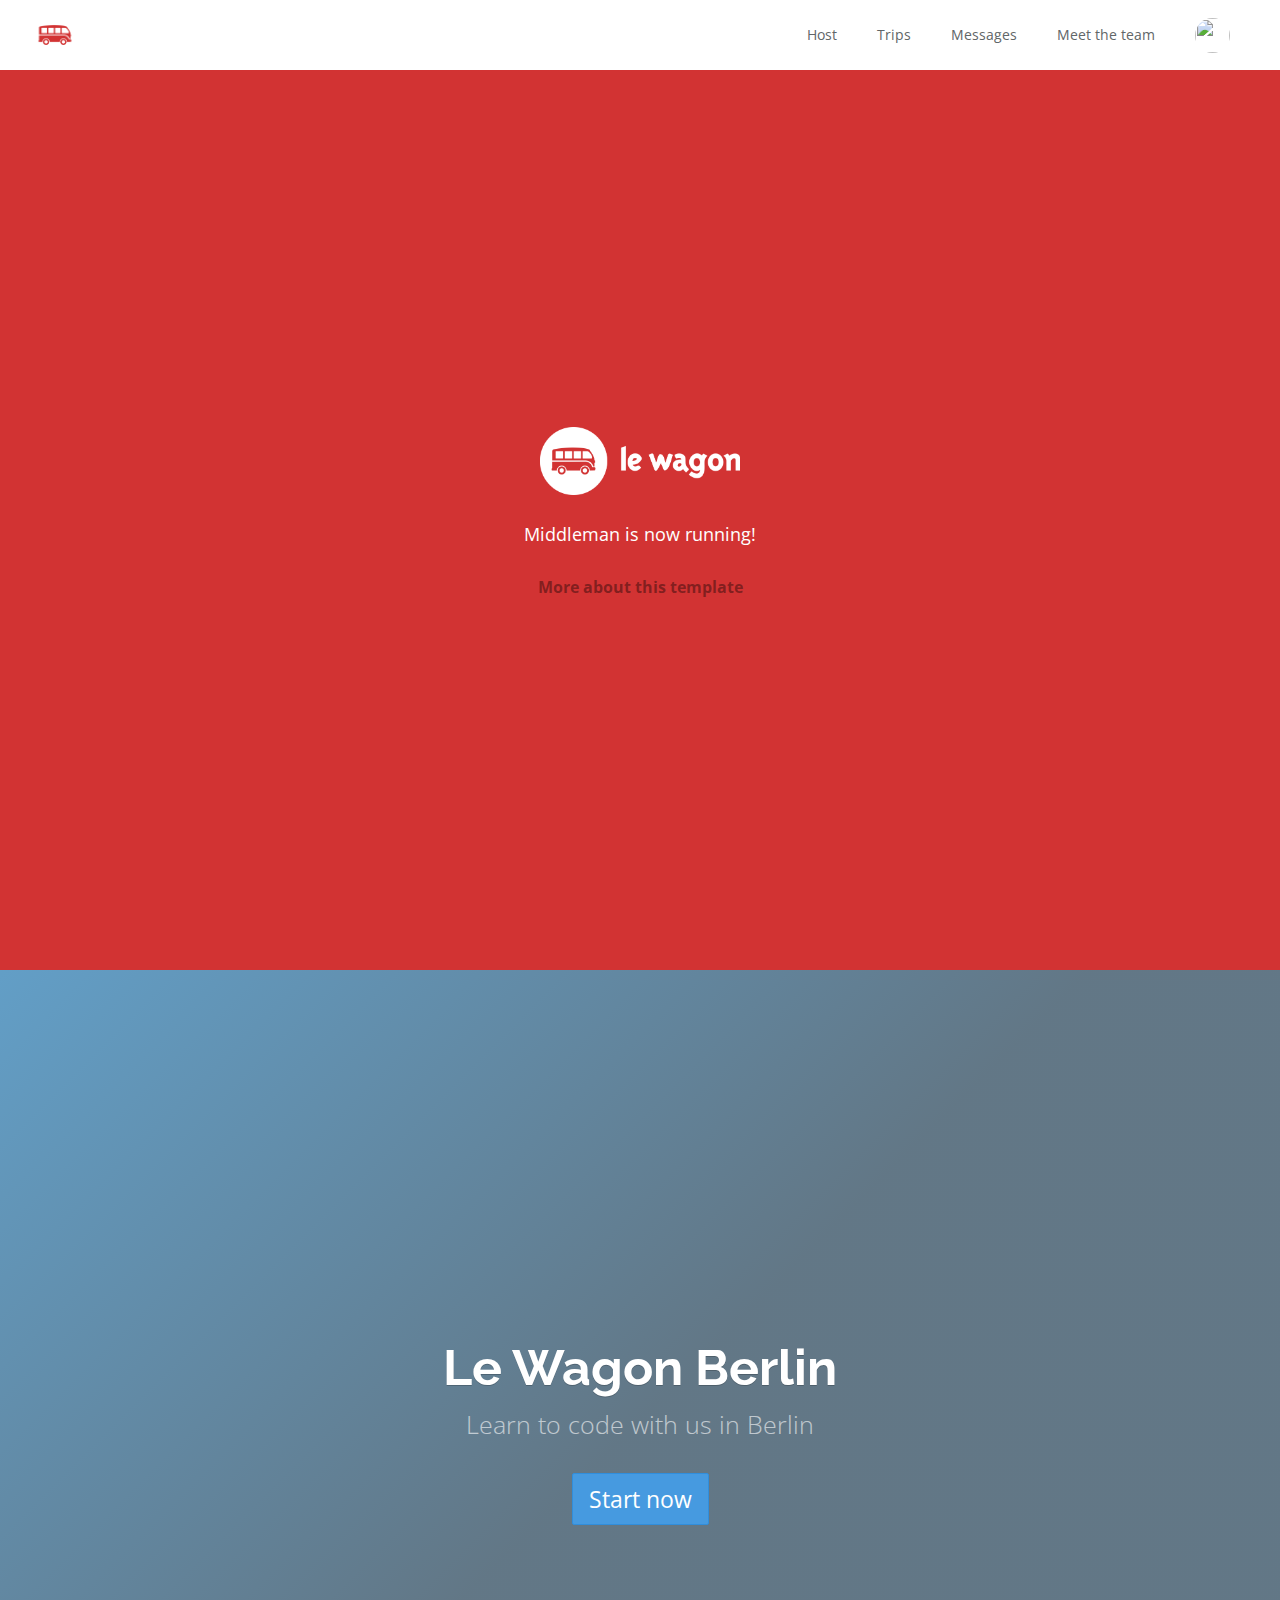
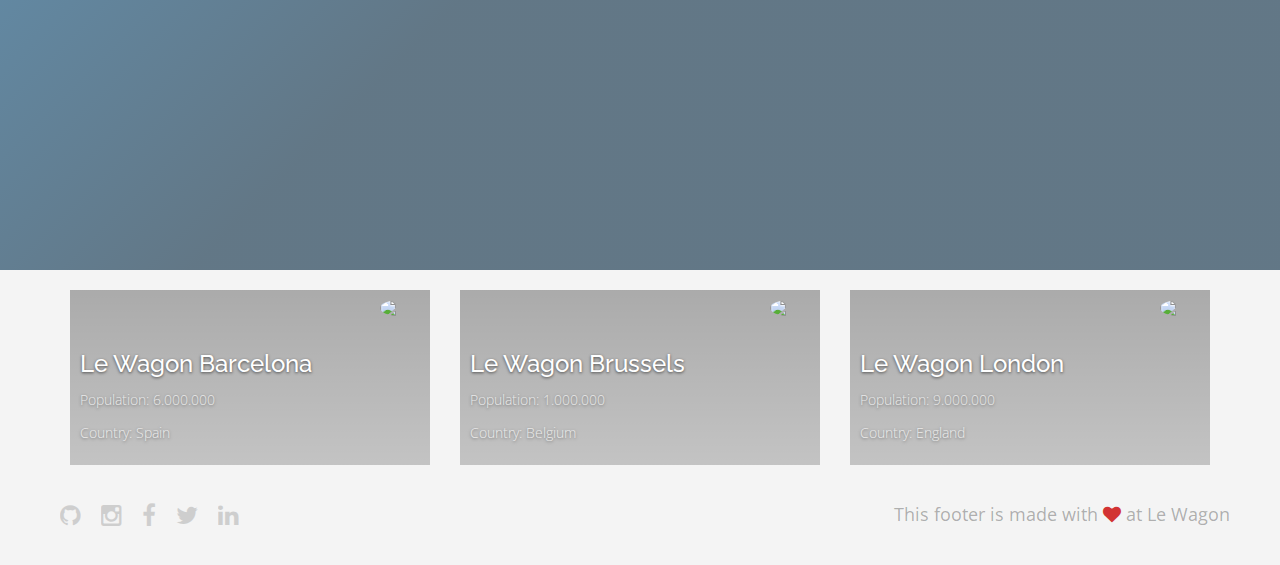
==== commit 87b3093c: "Automated commit at 2017-11-20 12:07:04 UTC by middleman-deploy 2.0.0-alpha" ====
--- a/index.html
+++ b/index.html
@@ -7,11 +7,51 @@
           content="width=device-width, initial-scale=1, shrink-to-fit=no">
     <!-- Use the title from a page's frontmatter if it has one -->
     <title>Le Wagon - Middleman</title>
-    <link href="stylesheets/application-3c48b980.css" rel="stylesheet" />
+    <link href="stylesheets/application-24973de4.css" rel="stylesheet" />
     <script src="javascripts/application-93de88c9.js"></script>
     <link href="images/favicon-f15af148.png" rel="icon" type="image/png" />
   </head>
   <body>
+    <div class="navbar-wagon">
+  <!-- Logo -->
+  <a href="/" class="navbar-wagon-brand">
+    <img src="images/logo-acc9c0ec.png" alt="logo">
+  </a>
+
+  <!-- Right Navigation -->
+  <div class="navbar-wagon-right hidden-xs hidden-sm">
+
+    <a href="" class="navbar-wagon-item navbar-wagon-link">Host</a>
+    <a href="" class="navbar-wagon-item navbar-wagon-link">Trips</a>
+    <a href="" class="navbar-wagon-item navbar-wagon-link">Messages</a>
+    <a href="team.html" class="navbar-wagon-item navbar-wagon-link">Meet the team</a>
+
+    <!-- Profile picture with dropdown list -->
+    <div class="navbar-wagon-item">
+      <div class="dropdown">
+        <img src="https://kitt.lewagon.com/placeholder/users/ssaunier" class="avatar dropdown-toggle" id="navbar-wagon-menu" data-toggle="dropdown">
+        <ul class="dropdown-menu dropdown-menu-right navbar-wagon-dropdown-menu">
+          <li><a href="#">Profile</a></li>
+          <li><a href="#">Dashboard</a></li>
+          <li><a href="#">Log Out</a></li>
+        </ul>
+      </div>
+    </div>
+  </div>
+
+  <!-- Dropdown appearing on mobile only -->
+  <div class="navbar-wagon-item hidden-md hidden-lg">
+    <div class="dropdown">
+      <i class="fa fa-bars dropdown-toggle" data-toggle="dropdown"></i>
+      <ul class="dropdown-menu dropdown-menu-right navbar-wagon-dropdown-menu">
+        <li><a href="#">Host</a></li>
+        <li><a href="#">Trips</a></li>
+        <li><a href="#">Messagese</a></li>
+      </ul>
+    </div>
+  </div>
+</div>
+
     <div id="home">
   <div class="home-content">
     <img src="images/logo-acc9c0ec.png" width="200" alt="Logo" />
@@ -24,5 +64,67 @@
   </div>
 </div>
 
+<div class="banner" style="background-image: linear-gradient(-225deg, rgba(0,101,168,0.6) 0%, rgba(0,36,61,0.6) 50%), url('https://kitt.lewagon.com/placeholder/cities/berlin');">
+  <div class="banner-content">
+    <h1>Le Wagon Berlin</h1>
+    <p>Learn to code with us in Berlin</p>
+    <a class="btn btn-primary btn-lg">Start now</a>
+  </div>
+</div>
+
+
+<div class="container">
+  <div class="row">
+      <div class="col-md-4">
+        <div class="card" style="background-image: linear-gradient(rgba(0,0,0,0.3), rgba(0,0,0,0.2)), url('https://kitt.lewagon.com/placeholder/cities/Barcelona');">
+          <div class="card-description">
+            <h2>Le Wagon Barcelona</h2>
+            <p>Population: 6.000.000</p>
+            <p>Country: Spain</p>
+          </div>
+          <img class="card-user" src="https://kitt.lewagon.com/placeholder/users/tgenaitay">
+          <a class="card-link" href="#" ></a>
+        </div>
+      </div>
+      <div class="col-md-4">
+        <div class="card" style="background-image: linear-gradient(rgba(0,0,0,0.3), rgba(0,0,0,0.2)), url('https://kitt.lewagon.com/placeholder/cities/Brussels');">
+          <div class="card-description">
+            <h2>Le Wagon Brussels</h2>
+            <p>Population: 1.000.000</p>
+            <p>Country: Belgium</p>
+          </div>
+          <img class="card-user" src="https://kitt.lewagon.com/placeholder/users/tgenaitay">
+          <a class="card-link" href="#" ></a>
+        </div>
+      </div>
+      <div class="col-md-4">
+        <div class="card" style="background-image: linear-gradient(rgba(0,0,0,0.3), rgba(0,0,0,0.2)), url('https://kitt.lewagon.com/placeholder/cities/London');">
+          <div class="card-description">
+            <h2>Le Wagon London</h2>
+            <p>Population: 9.000.000</p>
+            <p>Country: England</p>
+          </div>
+          <img class="card-user" src="https://kitt.lewagon.com/placeholder/users/tgenaitay">
+          <a class="card-link" href="#" ></a>
+        </div>
+      </div>
+  </div>
+</div>
+
+    <div class="footer">
+  <div class="footer-links">
+    <a href="#"><i class="fa fa-github"></i></a>
+    <a href="#"><i class="fa fa-instagram"></i></a>
+    <a href="#"><i class="fa fa-facebook"></i></a>
+    <a href="#"><i class="fa fa-twitter"></i></a>
+    <a href="#"><i class="fa fa-linkedin"></i></a>
+  </div>
+  <div class="footer-copyright">
+    This footer is made with <i class="fa fa-heart"></i> at Le Wagon
+  </div>
+</div>
+
   </body>
 </html>
+
+
--- a/stylesheets/application-24973de4.css
+++ b/stylesheets/application-24973de4.css
@@ -0,0 +1,8 @@
+@import url("https://fonts.googleapis.com/css?family=Open+Sans:400,300,700|Raleway:400,100,300,700,500");/*!
+ * Bootstrap v3.3.7 (http://getbootstrap.com)
+ * Copyright 2011-2016 Twitter, Inc.
+ * Licensed under MIT (https://github.com/twbs/bootstrap/blob/master/LICENSE)
+ *//*! normalize.css v3.0.3 | MIT License | github.com/necolas/normalize.css */html{font-family:sans-serif;-ms-text-size-adjust:100%;-webkit-text-size-adjust:100%}body{margin:0}article,aside,details,figcaption,figure,footer,header,hgroup,main,menu,nav,section,summary{display:block}audio,canvas,progress,video{display:inline-block;vertical-align:baseline}audio:not([controls]){display:none;height:0}[hidden],template{display:none}a{background-color:transparent}a:active,a:hover{outline:0}abbr[title]{border-bottom:1px dotted}b,strong{font-weight:bold}dfn{font-style:italic}h1{font-size:2em;margin:0.67em 0}mark{background:#ff0;color:#000}small{font-size:80%}sub,sup{font-size:75%;line-height:0;position:relative;vertical-align:baseline}sup{top:-0.5em}sub{bottom:-0.25em}img{border:0}svg:not(:root){overflow:hidden}figure{margin:1em 40px}hr{-webkit-box-sizing:content-box;box-sizing:content-box;height:0}pre{overflow:auto}code,kbd,pre,samp{font-family:monospace, monospace;font-size:1em}button,input,optgroup,select,textarea{color:inherit;font:inherit;margin:0}button{overflow:visible}button,select{text-transform:none}button,html input[type="button"],input[type="reset"],input[type="submit"]{-webkit-appearance:button;cursor:pointer}button[disabled],html input[disabled]{cursor:default}button::-moz-focus-inner,input::-moz-focus-inner{border:0;padding:0}input{line-height:normal}input[type="checkbox"],input[type="radio"]{-webkit-box-sizing:border-box;box-sizing:border-box;padding:0}input[type="number"]::-webkit-inner-spin-button,input[type="number"]::-webkit-outer-spin-button{height:auto}input[type="search"]{-webkit-appearance:textfield;-webkit-box-sizing:content-box;box-sizing:content-box}input[type="search"]::-webkit-search-cancel-button,input[type="search"]::-webkit-search-decoration{-webkit-appearance:none}fieldset{border:1px solid #c0c0c0;margin:0 2px;padding:0.35em 0.625em 0.75em}legend{border:0;padding:0}textarea{overflow:auto}optgroup{font-weight:bold}table{border-collapse:collapse;border-spacing:0}td,th{padding:0}/*! Source: https://github.com/h5bp/html5-boilerplate/blob/master/src/css/main.css */@media print{*,*:before,*:after{background:transparent !important;color:#000 !important;-webkit-box-shadow:none !important;box-shadow:none !important;text-shadow:none !important}a,a:visited{text-decoration:underline}a[href]:after{content:" (" attr(href) ")"}abbr[title]:after{content:" (" attr(title) ")"}a[href^="#"]:after,a[href^="javascript:"]:after{content:""}pre,blockquote{border:1px solid #999;page-break-inside:avoid}thead{display:table-header-group}tr,img{page-break-inside:avoid}img{max-width:100% !important}p,h2,h3{orphans:3;widows:3}h2,h3{page-break-after:avoid}.navbar{display:none}.btn>.caret,.dropup>.btn>.caret{border-top-color:#000 !important}.label{border:1px solid #000}.table{border-collapse:collapse !important}.table td,.table th{background-color:#fff !important}.table-bordered th,.table-bordered td{border:1px solid #ddd !important}}@font-face{font-family:'Glyphicons Halflings';src:url("../assets/bootstrap/glyphicons-halflings-regular-86b6f62b.eot");src:url("../assets/bootstrap/glyphicons-halflings-regular-86b6f62b.eot?#iefix") format("embedded-opentype"),url("../assets/bootstrap/glyphicons-halflings-regular-ca35b697.woff2") format("woff2"),url("../assets/bootstrap/glyphicons-halflings-regular-278e49a8.woff") format("woff"),url("../assets/bootstrap/glyphicons-halflings-regular-44bc1850.ttf") format("truetype"),url("../assets/bootstrap/glyphicons-halflings-regular-de51a849.svg#glyphicons_halflingsregular") format("svg")}.glyphicon{position:relative;top:1px;display:inline-block;font-family:'Glyphicons Halflings';font-style:normal;font-weight:normal;line-height:1;-webkit-font-smoothing:antialiased;-moz-osx-font-smoothing:grayscale}.glyphicon-asterisk:before{content:"\002a"}.glyphicon-plus:before{content:"\002b"}.glyphicon-euro:before,.glyphicon-eur:before{content:"\20ac"}.glyphicon-minus:before{content:"\2212"}.glyphicon-cloud:before{content:"\2601"}.glyphicon-envelope:before{content:"\2709"}.glyphicon-pencil:before{content:"\270f"}.glyphicon-glass:before{content:"\e001"}.glyphicon-music:before{content:"\e002"}.glyphicon-search:before{content:"\e003"}.glyphicon-heart:before{content:"\e005"}.glyphicon-star:before{content:"\e006"}.glyphicon-star-empty:before{content:"\e007"}.glyphicon-user:before{content:"\e008"}.glyphicon-film:before{content:"\e009"}.glyphicon-th-large:before{content:"\e010"}.glyphicon-th:before{content:"\e011"}.glyphicon-th-list:before{content:"\e012"}.glyphicon-ok:before{content:"\e013"}.glyphicon-remove:before{content:"\e014"}.glyphicon-zoom-in:before{content:"\e015"}.glyphicon-zoom-out:before{content:"\e016"}.glyphicon-off:before{content:"\e017"}.glyphicon-signal:before{content:"\e018"}.glyphicon-cog:before{content:"\e019"}.glyphicon-trash:before{content:"\e020"}.glyphicon-home:before{content:"\e021"}.glyphicon-file:before{content:"\e022"}.glyphicon-time:before{content:"\e023"}.glyphicon-road:before{content:"\e024"}.glyphicon-download-alt:before{content:"\e025"}.glyphicon-download:before{content:"\e026"}.glyphicon-upload:before{content:"\e027"}.glyphicon-inbox:before{content:"\e028"}.glyphicon-play-circle:before{content:"\e029"}.glyphicon-repeat:before{content:"\e030"}.glyphicon-refresh:before{content:"\e031"}.glyphicon-list-alt:before{content:"\e032"}.glyphicon-lock:before{content:"\e033"}.glyphicon-flag:before{content:"\e034"}.glyphicon-headphones:before{content:"\e035"}.glyphicon-volume-off:before{content:"\e036"}.glyphicon-volume-down:before{content:"\e037"}.glyphicon-volume-up:before{content:"\e038"}.glyphicon-qrcode:before{content:"\e039"}.glyphicon-barcode:before{content:"\e040"}.glyphicon-tag:before{content:"\e041"}.glyphicon-tags:before{content:"\e042"}.glyphicon-book:before{content:"\e043"}.glyphicon-bookmark:before{content:"\e044"}.glyphicon-print:before{content:"\e045"}.glyphicon-camera:before{content:"\e046"}.glyphicon-font:before{content:"\e047"}.glyphicon-bold:before{content:"\e048"}.glyphicon-italic:before{content:"\e049"}.glyphicon-text-height:before{content:"\e050"}.glyphicon-text-width:before{content:"\e051"}.glyphicon-align-left:before{content:"\e052"}.glyphicon-align-center:before{content:"\e053"}.glyphicon-align-right:before{content:"\e054"}.glyphicon-align-justify:before{content:"\e055"}.glyphicon-list:before{content:"\e056"}.glyphicon-indent-left:before{content:"\e057"}.glyphicon-indent-right:before{content:"\e058"}.glyphicon-facetime-video:before{content:"\e059"}.glyphicon-picture:before{content:"\e060"}.glyphicon-map-marker:before{content:"\e062"}.glyphicon-adjust:before{content:"\e063"}.glyphicon-tint:before{content:"\e064"}.glyphicon-edit:before{content:"\e065"}.glyphicon-share:before{content:"\e066"}.glyphicon-check:before{content:"\e067"}.glyphicon-move:before{content:"\e068"}.glyphicon-step-backward:before{content:"\e069"}.glyphicon-fast-backward:before{content:"\e070"}.glyphicon-backward:before{content:"\e071"}.glyphicon-play:before{content:"\e072"}.glyphicon-pause:before{content:"\e073"}.glyphicon-stop:before{content:"\e074"}.glyphicon-forward:before{content:"\e075"}.glyphicon-fast-forward:before{content:"\e076"}.glyphicon-step-forward:before{content:"\e077"}.glyphicon-eject:before{content:"\e078"}.glyphicon-chevron-left:before{content:"\e079"}.glyphicon-chevron-right:before{content:"\e080"}.glyphicon-plus-sign:before{content:"\e081"}.glyphicon-minus-sign:before{content:"\e082"}.glyphicon-remove-sign:before{content:"\e083"}.glyphicon-ok-sign:before{content:"\e084"}.glyphicon-question-sign:before{content:"\e085"}.glyphicon-info-sign:before{content:"\e086"}.glyphicon-screenshot:before{content:"\e087"}.glyphicon-remove-circle:before{content:"\e088"}.glyphicon-ok-circle:before{content:"\e089"}.glyphicon-ban-circle:before{content:"\e090"}.glyphicon-arrow-left:before{content:"\e091"}.glyphicon-arrow-right:before{content:"\e092"}.glyphicon-arrow-up:before{content:"\e093"}.glyphicon-arrow-down:before{content:"\e094"}.glyphicon-share-alt:before{content:"\e095"}.glyphicon-resize-full:before{content:"\e096"}.glyphicon-resize-small:before{content:"\e097"}.glyphicon-exclamation-sign:before{content:"\e101"}.glyphicon-gift:before{content:"\e102"}.glyphicon-leaf:before{content:"\e103"}.glyphicon-fire:before{content:"\e104"}.glyphicon-eye-open:before{content:"\e105"}.glyphicon-eye-close:before{content:"\e106"}.glyphicon-warning-sign:before{content:"\e107"}.glyphicon-plane:before{content:"\e108"}.glyphicon-calendar:before{content:"\e109"}.glyphicon-random:before{content:"\e110"}.glyphicon-comment:before{content:"\e111"}.glyphicon-magnet:before{content:"\e112"}.glyphicon-chevron-up:before{content:"\e113"}.glyphicon-chevron-down:before{content:"\e114"}.glyphicon-retweet:before{content:"\e115"}.glyphicon-shopping-cart:before{content:"\e116"}.glyphicon-folder-close:before{content:"\e117"}.glyphicon-folder-open:before{content:"\e118"}.glyphicon-resize-vertical:before{content:"\e119"}.glyphicon-resize-horizontal:before{content:"\e120"}.glyphicon-hdd:before{content:"\e121"}.glyphicon-bullhorn:before{content:"\e122"}.glyphicon-bell:before{content:"\e123"}.glyphicon-certificate:before{content:"\e124"}.glyphicon-thumbs-up:before{content:"\e125"}.glyphicon-thumbs-down:before{content:"\e126"}.glyphicon-hand-right:before{content:"\e127"}.glyphicon-hand-left:before{content:"\e128"}.glyphicon-hand-up:before{content:"\e129"}.glyphicon-hand-down:before{content:"\e130"}.glyphicon-circle-arrow-right:before{content:"\e131"}.glyphicon-circle-arrow-left:before{content:"\e132"}.glyphicon-circle-arrow-up:before{content:"\e133"}.glyphicon-circle-arrow-down:before{content:"\e134"}.glyphicon-globe:before{content:"\e135"}.glyphicon-wrench:before{content:"\e136"}.glyphicon-tasks:before{content:"\e137"}.glyphicon-filter:before{content:"\e138"}.glyphicon-briefcase:before{content:"\e139"}.glyphicon-fullscreen:before{content:"\e140"}.glyphicon-dashboard:before{content:"\e141"}.glyphicon-paperclip:before{content:"\e142"}.glyphicon-heart-empty:before{content:"\e143"}.glyphicon-link:before{content:"\e144"}.glyphicon-phone:before{content:"\e145"}.glyphicon-pushpin:before{content:"\e146"}.glyphicon-usd:before{content:"\e148"}.glyphicon-gbp:before{content:"\e149"}.glyphicon-sort:before{content:"\e150"}.glyphicon-sort-by-alphabet:before{content:"\e151"}.glyphicon-sort-by-alphabet-alt:before{content:"\e152"}.glyphicon-sort-by-order:before{content:"\e153"}.glyphicon-sort-by-order-alt:before{content:"\e154"}.glyphicon-sort-by-attributes:before{content:"\e155"}.glyphicon-sort-by-attributes-alt:before{content:"\e156"}.glyphicon-unchecked:before{content:"\e157"}.glyphicon-expand:before{content:"\e158"}.glyphicon-collapse-down:before{content:"\e159"}.glyphicon-collapse-up:before{content:"\e160"}.glyphicon-log-in:before{content:"\e161"}.glyphicon-flash:before{content:"\e162"}.glyphicon-log-out:before{content:"\e163"}.glyphicon-new-window:before{content:"\e164"}.glyphicon-record:before{content:"\e165"}.glyphicon-save:before{content:"\e166"}.glyphicon-open:before{content:"\e167"}.glyphicon-saved:before{content:"\e168"}.glyphicon-import:before{content:"\e169"}.glyphicon-export:before{content:"\e170"}.glyphicon-send:before{content:"\e171"}.glyphicon-floppy-disk:before{content:"\e172"}.glyphicon-floppy-saved:before{content:"\e173"}.glyphicon-floppy-remove:before{content:"\e174"}.glyphicon-floppy-save:before{content:"\e175"}.glyphicon-floppy-open:before{content:"\e176"}.glyphicon-credit-card:before{content:"\e177"}.glyphicon-transfer:before{content:"\e178"}.glyphicon-cutlery:before{content:"\e179"}.glyphicon-header:before{content:"\e180"}.glyphicon-compressed:before{content:"\e181"}.glyphicon-earphone:before{content:"\e182"}.glyphicon-phone-alt:before{content:"\e183"}.glyphicon-tower:before{content:"\e184"}.glyphicon-stats:before{content:"\e185"}.glyphicon-sd-video:before{content:"\e186"}.glyphicon-hd-video:before{content:"\e187"}.glyphicon-subtitles:before{content:"\e188"}.glyphicon-sound-stereo:before{content:"\e189"}.glyphicon-sound-dolby:before{content:"\e190"}.glyphicon-sound-5-1:before{content:"\e191"}.glyphicon-sound-6-1:before{content:"\e192"}.glyphicon-sound-7-1:before{content:"\e193"}.glyphicon-copyright-mark:before{content:"\e194"}.glyphicon-registration-mark:before{content:"\e195"}.glyphicon-cloud-download:before{content:"\e197"}.glyphicon-cloud-upload:before{content:"\e198"}.glyphicon-tree-conifer:before{content:"\e199"}.glyphicon-tree-deciduous:before{content:"\e200"}.glyphicon-cd:before{content:"\e201"}.glyphicon-save-file:before{content:"\e202"}.glyphicon-open-file:before{content:"\e203"}.glyphicon-level-up:before{content:"\e204"}.glyphicon-copy:before{content:"\e205"}.glyphicon-paste:before{content:"\e206"}.glyphicon-alert:before{content:"\e209"}.glyphicon-equalizer:before{content:"\e210"}.glyphicon-king:before{content:"\e211"}.glyphicon-queen:before{content:"\e212"}.glyphicon-pawn:before{content:"\e213"}.glyphicon-bishop:before{content:"\e214"}.glyphicon-knight:before{content:"\e215"}.glyphicon-baby-formula:before{content:"\e216"}.glyphicon-tent:before{content:"\26fa"}.glyphicon-blackboard:before{content:"\e218"}.glyphicon-bed:before{content:"\e219"}.glyphicon-apple:before{content:"\f8ff"}.glyphicon-erase:before{content:"\e221"}.glyphicon-hourglass:before{content:"\231b"}.glyphicon-lamp:before{content:"\e223"}.glyphicon-duplicate:before{content:"\e224"}.glyphicon-piggy-bank:before{content:"\e225"}.glyphicon-scissors:before{content:"\e226"}.glyphicon-bitcoin:before{content:"\e227"}.glyphicon-btc:before{content:"\e227"}.glyphicon-xbt:before{content:"\e227"}.glyphicon-yen:before{content:"\00a5"}.glyphicon-jpy:before{content:"\00a5"}.glyphicon-ruble:before{content:"\20bd"}.glyphicon-rub:before{content:"\20bd"}.glyphicon-scale:before{content:"\e230"}.glyphicon-ice-lolly:before{content:"\e231"}.glyphicon-ice-lolly-tasted:before{content:"\e232"}.glyphicon-education:before{content:"\e233"}.glyphicon-option-horizontal:before{content:"\e234"}.glyphicon-option-vertical:before{content:"\e235"}.glyphicon-menu-hamburger:before{content:"\e236"}.glyphicon-modal-window:before{content:"\e237"}.glyphicon-oil:before{content:"\e238"}.glyphicon-grain:before{content:"\e239"}.glyphicon-sunglasses:before{content:"\e240"}.glyphicon-text-size:before{content:"\e241"}.glyphicon-text-color:before{content:"\e242"}.glyphicon-text-background:before{content:"\e243"}.glyphicon-object-align-top:before{content:"\e244"}.glyphicon-object-align-bottom:before{content:"\e245"}.glyphicon-object-align-horizontal:before{content:"\e246"}.glyphicon-object-align-left:before{content:"\e247"}.glyphicon-object-align-vertical:before{content:"\e248"}.glyphicon-object-align-right:before{content:"\e249"}.glyphicon-triangle-right:before{content:"\e250"}.glyphicon-triangle-left:before{content:"\e251"}.glyphicon-triangle-bottom:before{content:"\e252"}.glyphicon-triangle-top:before{content:"\e253"}.glyphicon-console:before{content:"\e254"}.glyphicon-superscript:before{content:"\e255"}.glyphicon-subscript:before{content:"\e256"}.glyphicon-menu-left:before{content:"\e257"}.glyphicon-menu-right:before{content:"\e258"}.glyphicon-menu-down:before{content:"\e259"}.glyphicon-menu-up:before{content:"\e260"}*{-webkit-box-sizing:border-box;box-sizing:border-box}*:before,*:after{-webkit-box-sizing:border-box;box-sizing:border-box}html{font-size:10px;-webkit-tap-highlight-color:transparent}body{font-family:"Open Sans", "Helvetica", "sans-serif";font-size:18px;line-height:1.42857143;color:#333333;background-color:#F4F4F4}input,button,select,textarea{font-family:inherit;font-size:inherit;line-height:inherit}a{color:#469AE0;text-decoration:none}a:hover,a:focus{color:#1f74ba;text-decoration:underline}a:focus{outline:5px auto -webkit-focus-ring-color;outline-offset:-2px}figure{margin:0}img{vertical-align:middle}.img-responsive{display:block;max-width:100%;height:auto}.img-rounded{border-radius:2px}.img-thumbnail{padding:4px;line-height:1.42857143;background-color:#F4F4F4;border:1px solid #ddd;border-radius:2px;-webkit-transition:all 0.2s ease-in-out;transition:all 0.2s ease-in-out;display:inline-block;max-width:100%;height:auto}.img-circle{border-radius:50%}hr{margin-top:25px;margin-bottom:25px;border:0;border-top:1px solid #eeeeee}.sr-only{position:absolute;width:1px;height:1px;margin:-1px;padding:0;overflow:hidden;clip:rect(0, 0, 0, 0);border:0}.sr-only-focusable:active,.sr-only-focusable:focus{position:static;width:auto;height:auto;margin:0;overflow:visible;clip:auto}[role="button"]{cursor:pointer}h1,h2,h3,h4,h5,h6,.h1,.h2,.h3,.h4,.h5,.h6{font-family:"Raleway", "Helvetica", "sans-serif";font-weight:500;line-height:1.1;color:inherit}h1 small,h1 .small,h2 small,h2 .small,h3 small,h3 .small,h4 small,h4 .small,h5 small,h5 .small,h6 small,h6 .small,.h1 small,.h1 .small,.h2 small,.h2 .small,.h3 small,.h3 .small,.h4 small,.h4 .small,.h5 small,.h5 .small,.h6 small,.h6 .small{font-weight:normal;line-height:1;color:#777777}h1,.h1,h2,.h2,h3,.h3{margin-top:25px;margin-bottom:12.5px}h1 small,h1 .small,.h1 small,.h1 .small,h2 small,h2 .small,.h2 small,.h2 .small,h3 small,h3 .small,.h3 small,.h3 .small{font-size:65%}h4,.h4,h5,.h5,h6,.h6{margin-top:12.5px;margin-bottom:12.5px}h4 small,h4 .small,.h4 small,.h4 .small,h5 small,h5 .small,.h5 small,.h5 .small,h6 small,h6 .small,.h6 small,.h6 .small{font-size:75%}h1,.h1{font-size:46px}h2,.h2{font-size:38px}h3,.h3{font-size:31px}h4,.h4{font-size:23px}h5,.h5{font-size:18px}h6,.h6{font-size:16px}p{margin:0 0 12.5px}.lead{margin-bottom:25px;font-size:20px;font-weight:300;line-height:1.4}@media (min-width: 768px){.lead{font-size:27px}}small,.small{font-size:88%}mark,.mark{background-color:#fcf8e3;padding:.2em}.text-left{text-align:left}.text-right{text-align:right}.text-center{text-align:center}.text-justify{text-align:justify}.text-nowrap{white-space:nowrap}.text-lowercase{text-transform:lowercase}.text-uppercase,.initialism{text-transform:uppercase}.text-capitalize{text-transform:capitalize}.text-muted{color:#777777}.text-primary{color:#469AE0}a.text-primary:hover,a.text-primary:focus{color:#2381d0}.text-success{color:#3c763d}a.text-success:hover,a.text-success:focus{color:#2b542c}.text-info{color:#31708f}a.text-info:hover,a.text-info:focus{color:#245269}.text-warning{color:#8a6d3b}a.text-warning:hover,a.text-warning:focus{color:#66512c}.text-danger{color:#a94442}a.text-danger:hover,a.text-danger:focus{color:#843534}.bg-primary{color:#fff}.bg-primary{background-color:#469AE0}a.bg-primary:hover,a.bg-primary:focus{background-color:#2381d0}.bg-success{background-color:#dff0d8}a.bg-success:hover,a.bg-success:focus{background-color:#c1e2b3}.bg-info{background-color:#d9edf7}a.bg-info:hover,a.bg-info:focus{background-color:#afd9ee}.bg-warning{background-color:#fcf8e3}a.bg-warning:hover,a.bg-warning:focus{background-color:#f7ecb5}.bg-danger{background-color:#f2dede}a.bg-danger:hover,a.bg-danger:focus{background-color:#e4b9b9}.page-header{padding-bottom:11.5px;margin:50px 0 25px;border-bottom:1px solid #eeeeee}ul,ol{margin-top:0;margin-bottom:12.5px}ul ul,ul ol,ol ul,ol ol{margin-bottom:0}.list-unstyled{padding-left:0;list-style:none}.list-inline{padding-left:0;list-style:none;margin-left:-5px}.list-inline>li{display:inline-block;padding-left:5px;padding-right:5px}dl{margin-top:0;margin-bottom:25px}dt,dd{line-height:1.42857143}dt{font-weight:bold}dd{margin-left:0}.dl-horizontal dd:before,.dl-horizontal dd:after{content:" ";display:table}.dl-horizontal dd:after{clear:both}@media (min-width: 768px){.dl-horizontal dt{float:left;width:160px;clear:left;text-align:right;overflow:hidden;text-overflow:ellipsis;white-space:nowrap}.dl-horizontal dd{margin-left:180px}}abbr[title],abbr[data-original-title]{cursor:help;border-bottom:1px dotted #777777}.initialism{font-size:90%}blockquote{padding:12.5px 25px;margin:0 0 25px;font-size:22.5px;border-left:5px solid #eeeeee}blockquote p:last-child,blockquote ul:last-child,blockquote ol:last-child{margin-bottom:0}blockquote footer,blockquote small,blockquote .small{display:block;font-size:80%;line-height:1.42857143;color:#777777}blockquote footer:before,blockquote small:before,blockquote .small:before{content:'\2014 \00A0'}.blockquote-reverse,blockquote.pull-right{padding-right:15px;padding-left:0;border-right:5px solid #eeeeee;border-left:0;text-align:right}.blockquote-reverse footer:before,.blockquote-reverse small:before,.blockquote-reverse .small:before,blockquote.pull-right footer:before,blockquote.pull-right small:before,blockquote.pull-right .small:before{content:''}.blockquote-reverse footer:after,.blockquote-reverse small:after,.blockquote-reverse .small:after,blockquote.pull-right footer:after,blockquote.pull-right small:after,blockquote.pull-right .small:after{content:'\00A0 \2014'}address{margin-bottom:25px;font-style:normal;line-height:1.42857143}code,kbd,pre,samp{font-family:Menlo, Monaco, Consolas, "Courier New", monospace}code{padding:2px 4px;font-size:90%;color:#c7254e;background-color:#f9f2f4;border-radius:2px}kbd{padding:2px 4px;font-size:90%;color:#fff;background-color:#333;border-radius:2px;-webkit-box-shadow:inset 0 -1px 0 rgba(0,0,0,0.25);box-shadow:inset 0 -1px 0 rgba(0,0,0,0.25)}kbd kbd{padding:0;font-size:100%;font-weight:bold;-webkit-box-shadow:none;box-shadow:none}pre{display:block;padding:12px;margin:0 0 12.5px;font-size:17px;line-height:1.42857143;word-break:break-all;word-wrap:break-word;color:#333333;background-color:#f5f5f5;border:1px solid #ccc;border-radius:2px}pre code{padding:0;font-size:inherit;color:inherit;white-space:pre-wrap;background-color:transparent;border-radius:0}.pre-scrollable{max-height:340px;overflow-y:scroll}.container{margin-right:auto;margin-left:auto;padding-left:15px;padding-right:15px}.container:before,.container:after{content:" ";display:table}.container:after{clear:both}@media (min-width: 768px){.container{width:750px}}@media (min-width: 992px){.container{width:970px}}@media (min-width: 1200px){.container{width:1170px}}.container-fluid{margin-right:auto;margin-left:auto;padding-left:15px;padding-right:15px}.container-fluid:before,.container-fluid:after{content:" ";display:table}.container-fluid:after{clear:both}.row{margin-left:-15px;margin-right:-15px}.row:before,.row:after{content:" ";display:table}.row:after{clear:both}.col-xs-1,.col-sm-1,.col-md-1,.col-lg-1,.col-xs-2,.col-sm-2,.col-md-2,.col-lg-2,.col-xs-3,.col-sm-3,.col-md-3,.col-lg-3,.col-xs-4,.col-sm-4,.col-md-4,.col-lg-4,.col-xs-5,.col-sm-5,.col-md-5,.col-lg-5,.col-xs-6,.col-sm-6,.col-md-6,.col-lg-6,.col-xs-7,.col-sm-7,.col-md-7,.col-lg-7,.col-xs-8,.col-sm-8,.col-md-8,.col-lg-8,.col-xs-9,.col-sm-9,.col-md-9,.col-lg-9,.col-xs-10,.col-sm-10,.col-md-10,.col-lg-10,.col-xs-11,.col-sm-11,.col-md-11,.col-lg-11,.col-xs-12,.col-sm-12,.col-md-12,.col-lg-12{position:relative;min-height:1px;padding-left:15px;padding-right:15px}.col-xs-1,.col-xs-2,.col-xs-3,.col-xs-4,.col-xs-5,.col-xs-6,.col-xs-7,.col-xs-8,.col-xs-9,.col-xs-10,.col-xs-11,.col-xs-12{float:left}.col-xs-1{width:8.33333333%}.col-xs-2{width:16.66666667%}.col-xs-3{width:25%}.col-xs-4{width:33.33333333%}.col-xs-5{width:41.66666667%}.col-xs-6{width:50%}.col-xs-7{width:58.33333333%}.col-xs-8{width:66.66666667%}.col-xs-9{width:75%}.col-xs-10{width:83.33333333%}.col-xs-11{width:91.66666667%}.col-xs-12{width:100%}.col-xs-pull-0{right:auto}.col-xs-pull-1{right:8.33333333%}.col-xs-pull-2{right:16.66666667%}.col-xs-pull-3{right:25%}.col-xs-pull-4{right:33.33333333%}.col-xs-pull-5{right:41.66666667%}.col-xs-pull-6{right:50%}.col-xs-pull-7{right:58.33333333%}.col-xs-pull-8{right:66.66666667%}.col-xs-pull-9{right:75%}.col-xs-pull-10{right:83.33333333%}.col-xs-pull-11{right:91.66666667%}.col-xs-pull-12{right:100%}.col-xs-push-0{left:auto}.col-xs-push-1{left:8.33333333%}.col-xs-push-2{left:16.66666667%}.col-xs-push-3{left:25%}.col-xs-push-4{left:33.33333333%}.col-xs-push-5{left:41.66666667%}.col-xs-push-6{left:50%}.col-xs-push-7{left:58.33333333%}.col-xs-push-8{left:66.66666667%}.col-xs-push-9{left:75%}.col-xs-push-10{left:83.33333333%}.col-xs-push-11{left:91.66666667%}.col-xs-push-12{left:100%}.col-xs-offset-0{margin-left:0%}.col-xs-offset-1{margin-left:8.33333333%}.col-xs-offset-2{margin-left:16.66666667%}.col-xs-offset-3{margin-left:25%}.col-xs-offset-4{margin-left:33.33333333%}.col-xs-offset-5{margin-left:41.66666667%}.col-xs-offset-6{margin-left:50%}.col-xs-offset-7{margin-left:58.33333333%}.col-xs-offset-8{margin-left:66.66666667%}.col-xs-offset-9{margin-left:75%}.col-xs-offset-10{margin-left:83.33333333%}.col-xs-offset-11{margin-left:91.66666667%}.col-xs-offset-12{margin-left:100%}@media (min-width: 768px){.col-sm-1,.col-sm-2,.col-sm-3,.col-sm-4,.col-sm-5,.col-sm-6,.col-sm-7,.col-sm-8,.col-sm-9,.col-sm-10,.col-sm-11,.col-sm-12{float:left}.col-sm-1{width:8.33333333%}.col-sm-2{width:16.66666667%}.col-sm-3{width:25%}.col-sm-4{width:33.33333333%}.col-sm-5{width:41.66666667%}.col-sm-6{width:50%}.col-sm-7{width:58.33333333%}.col-sm-8{width:66.66666667%}.col-sm-9{width:75%}.col-sm-10{width:83.33333333%}.col-sm-11{width:91.66666667%}.col-sm-12{width:100%}.col-sm-pull-0{right:auto}.col-sm-pull-1{right:8.33333333%}.col-sm-pull-2{right:16.66666667%}.col-sm-pull-3{right:25%}.col-sm-pull-4{right:33.33333333%}.col-sm-pull-5{right:41.66666667%}.col-sm-pull-6{right:50%}.col-sm-pull-7{right:58.33333333%}.col-sm-pull-8{right:66.66666667%}.col-sm-pull-9{right:75%}.col-sm-pull-10{right:83.33333333%}.col-sm-pull-11{right:91.66666667%}.col-sm-pull-12{right:100%}.col-sm-push-0{left:auto}.col-sm-push-1{left:8.33333333%}.col-sm-push-2{left:16.66666667%}.col-sm-push-3{left:25%}.col-sm-push-4{left:33.33333333%}.col-sm-push-5{left:41.66666667%}.col-sm-push-6{left:50%}.col-sm-push-7{left:58.33333333%}.col-sm-push-8{left:66.66666667%}.col-sm-push-9{left:75%}.col-sm-push-10{left:83.33333333%}.col-sm-push-11{left:91.66666667%}.col-sm-push-12{left:100%}.col-sm-offset-0{margin-left:0%}.col-sm-offset-1{margin-left:8.33333333%}.col-sm-offset-2{margin-left:16.66666667%}.col-sm-offset-3{margin-left:25%}.col-sm-offset-4{margin-left:33.33333333%}.col-sm-offset-5{margin-left:41.66666667%}.col-sm-offset-6{margin-left:50%}.col-sm-offset-7{margin-left:58.33333333%}.col-sm-offset-8{margin-left:66.66666667%}.col-sm-offset-9{margin-left:75%}.col-sm-offset-10{margin-left:83.33333333%}.col-sm-offset-11{margin-left:91.66666667%}.col-sm-offset-12{margin-left:100%}}@media (min-width: 992px){.col-md-1,.col-md-2,.col-md-3,.col-md-4,.col-md-5,.col-md-6,.col-md-7,.col-md-8,.col-md-9,.col-md-10,.col-md-11,.col-md-12{float:left}.col-md-1{width:8.33333333%}.col-md-2{width:16.66666667%}.col-md-3{width:25%}.col-md-4{width:33.33333333%}.col-md-5{width:41.66666667%}.col-md-6{width:50%}.col-md-7{width:58.33333333%}.col-md-8{width:66.66666667%}.col-md-9{width:75%}.col-md-10{width:83.33333333%}.col-md-11{width:91.66666667%}.col-md-12{width:100%}.col-md-pull-0{right:auto}.col-md-pull-1{right:8.33333333%}.col-md-pull-2{right:16.66666667%}.col-md-pull-3{right:25%}.col-md-pull-4{right:33.33333333%}.col-md-pull-5{right:41.66666667%}.col-md-pull-6{right:50%}.col-md-pull-7{right:58.33333333%}.col-md-pull-8{right:66.66666667%}.col-md-pull-9{right:75%}.col-md-pull-10{right:83.33333333%}.col-md-pull-11{right:91.66666667%}.col-md-pull-12{right:100%}.col-md-push-0{left:auto}.col-md-push-1{left:8.33333333%}.col-md-push-2{left:16.66666667%}.col-md-push-3{left:25%}.col-md-push-4{left:33.33333333%}.col-md-push-5{left:41.66666667%}.col-md-push-6{left:50%}.col-md-push-7{left:58.33333333%}.col-md-push-8{left:66.66666667%}.col-md-push-9{left:75%}.col-md-push-10{left:83.33333333%}.col-md-push-11{left:91.66666667%}.col-md-push-12{left:100%}.col-md-offset-0{margin-left:0%}.col-md-offset-1{margin-left:8.33333333%}.col-md-offset-2{margin-left:16.66666667%}.col-md-offset-3{margin-left:25%}.col-md-offset-4{margin-left:33.33333333%}.col-md-offset-5{margin-left:41.66666667%}.col-md-offset-6{margin-left:50%}.col-md-offset-7{margin-left:58.33333333%}.col-md-offset-8{margin-left:66.66666667%}.col-md-offset-9{margin-left:75%}.col-md-offset-10{margin-left:83.33333333%}.col-md-offset-11{margin-left:91.66666667%}.col-md-offset-12{margin-left:100%}}@media (min-width: 1200px){.col-lg-1,.col-lg-2,.col-lg-3,.col-lg-4,.col-lg-5,.col-lg-6,.col-lg-7,.col-lg-8,.col-lg-9,.col-lg-10,.col-lg-11,.col-lg-12{float:left}.col-lg-1{width:8.33333333%}.col-lg-2{width:16.66666667%}.col-lg-3{width:25%}.col-lg-4{width:33.33333333%}.col-lg-5{width:41.66666667%}.col-lg-6{width:50%}.col-lg-7{width:58.33333333%}.col-lg-8{width:66.66666667%}.col-lg-9{width:75%}.col-lg-10{width:83.33333333%}.col-lg-11{width:91.66666667%}.col-lg-12{width:100%}.col-lg-pull-0{right:auto}.col-lg-pull-1{right:8.33333333%}.col-lg-pull-2{right:16.66666667%}.col-lg-pull-3{right:25%}.col-lg-pull-4{right:33.33333333%}.col-lg-pull-5{right:41.66666667%}.col-lg-pull-6{right:50%}.col-lg-pull-7{right:58.33333333%}.col-lg-pull-8{right:66.66666667%}.col-lg-pull-9{right:75%}.col-lg-pull-10{right:83.33333333%}.col-lg-pull-11{right:91.66666667%}.col-lg-pull-12{right:100%}.col-lg-push-0{left:auto}.col-lg-push-1{left:8.33333333%}.col-lg-push-2{left:16.66666667%}.col-lg-push-3{left:25%}.col-lg-push-4{left:33.33333333%}.col-lg-push-5{left:41.66666667%}.col-lg-push-6{left:50%}.col-lg-push-7{left:58.33333333%}.col-lg-push-8{left:66.66666667%}.col-lg-push-9{left:75%}.col-lg-push-10{left:83.33333333%}.col-lg-push-11{left:91.66666667%}.col-lg-push-12{left:100%}.col-lg-offset-0{margin-left:0%}.col-lg-offset-1{margin-left:8.33333333%}.col-lg-offset-2{margin-left:16.66666667%}.col-lg-offset-3{margin-left:25%}.col-lg-offset-4{margin-left:33.33333333%}.col-lg-offset-5{margin-left:41.66666667%}.col-lg-offset-6{margin-left:50%}.col-lg-offset-7{margin-left:58.33333333%}.col-lg-offset-8{margin-left:66.66666667%}.col-lg-offset-9{margin-left:75%}.col-lg-offset-10{margin-left:83.33333333%}.col-lg-offset-11{margin-left:91.66666667%}.col-lg-offset-12{margin-left:100%}}table{background-color:transparent}caption{padding-top:8px;padding-bottom:8px;color:#777777;text-align:left}th{text-align:left}.table{width:100%;max-width:100%;margin-bottom:25px}.table>thead>tr>th,.table>thead>tr>td,.table>tbody>tr>th,.table>tbody>tr>td,.table>tfoot>tr>th,.table>tfoot>tr>td{padding:8px;line-height:1.42857143;vertical-align:top;border-top:1px solid #ddd}.table>thead>tr>th{vertical-align:bottom;border-bottom:2px solid #ddd}.table>caption+thead>tr:first-child>th,.table>caption+thead>tr:first-child>td,.table>colgroup+thead>tr:first-child>th,.table>colgroup+thead>tr:first-child>td,.table>thead:first-child>tr:first-child>th,.table>thead:first-child>tr:first-child>td{border-top:0}.table>tbody+tbody{border-top:2px solid #ddd}.table .table{background-color:#F4F4F4}.table-condensed>thead>tr>th,.table-condensed>thead>tr>td,.table-condensed>tbody>tr>th,.table-condensed>tbody>tr>td,.table-condensed>tfoot>tr>th,.table-condensed>tfoot>tr>td{padding:5px}.table-bordered{border:1px solid #ddd}.table-bordered>thead>tr>th,.table-bordered>thead>tr>td,.table-bordered>tbody>tr>th,.table-bordered>tbody>tr>td,.table-bordered>tfoot>tr>th,.table-bordered>tfoot>tr>td{border:1px solid #ddd}.table-bordered>thead>tr>th,.table-bordered>thead>tr>td{border-bottom-width:2px}.table-striped>tbody>tr:nth-of-type(odd){background-color:#f9f9f9}.table-hover>tbody>tr:hover{background-color:#f5f5f5}table col[class*="col-"]{position:static;float:none;display:table-column}table td[class*="col-"],table th[class*="col-"]{position:static;float:none;display:table-cell}.table>thead>tr>td.active,.table>thead>tr>th.active,.table>thead>tr.active>td,.table>thead>tr.active>th,.table>tbody>tr>td.active,.table>tbody>tr>th.active,.table>tbody>tr.active>td,.table>tbody>tr.active>th,.table>tfoot>tr>td.active,.table>tfoot>tr>th.active,.table>tfoot>tr.active>td,.table>tfoot>tr.active>th{background-color:#f5f5f5}.table-hover>tbody>tr>td.active:hover,.table-hover>tbody>tr>th.active:hover,.table-hover>tbody>tr.active:hover>td,.table-hover>tbody>tr:hover>.active,.table-hover>tbody>tr.active:hover>th{background-color:#e8e8e8}.table>thead>tr>td.success,.table>thead>tr>th.success,.table>thead>tr.success>td,.table>thead>tr.success>th,.table>tbody>tr>td.success,.table>tbody>tr>th.success,.table>tbody>tr.success>td,.table>tbody>tr.success>th,.table>tfoot>tr>td.success,.table>tfoot>tr>th.success,.table>tfoot>tr.success>td,.table>tfoot>tr.success>th{background-color:#dff0d8}.table-hover>tbody>tr>td.success:hover,.table-hover>tbody>tr>th.success:hover,.table-hover>tbody>tr.success:hover>td,.table-hover>tbody>tr:hover>.success,.table-hover>tbody>tr.success:hover>th{background-color:#d0e9c6}.table>thead>tr>td.info,.table>thead>tr>th.info,.table>thead>tr.info>td,.table>thead>tr.info>th,.table>tbody>tr>td.info,.table>tbody>tr>th.info,.table>tbody>tr.info>td,.table>tbody>tr.info>th,.table>tfoot>tr>td.info,.table>tfoot>tr>th.info,.table>tfoot>tr.info>td,.table>tfoot>tr.info>th{background-color:#d9edf7}.table-hover>tbody>tr>td.info:hover,.table-hover>tbody>tr>th.info:hover,.table-hover>tbody>tr.info:hover>td,.table-hover>tbody>tr:hover>.info,.table-hover>tbody>tr.info:hover>th{background-color:#c4e3f3}.table>thead>tr>td.warning,.table>thead>tr>th.warning,.table>thead>tr.warning>td,.table>thead>tr.warning>th,.table>tbody>tr>td.warning,.table>tbody>tr>th.warning,.table>tbody>tr.warning>td,.table>tbody>tr.warning>th,.table>tfoot>tr>td.warning,.table>tfoot>tr>th.warning,.table>tfoot>tr.warning>td,.table>tfoot>tr.warning>th{background-color:#fcf8e3}.table-hover>tbody>tr>td.warning:hover,.table-hover>tbody>tr>th.warning:hover,.table-hover>tbody>tr.warning:hover>td,.table-hover>tbody>tr:hover>.warning,.table-hover>tbody>tr.warning:hover>th{background-color:#faf2cc}.table>thead>tr>td.danger,.table>thead>tr>th.danger,.table>thead>tr.danger>td,.table>thead>tr.danger>th,.table>tbody>tr>td.danger,.table>tbody>tr>th.danger,.table>tbody>tr.danger>td,.table>tbody>tr.danger>th,.table>tfoot>tr>td.danger,.table>tfoot>tr>th.danger,.table>tfoot>tr.danger>td,.table>tfoot>tr.danger>th{background-color:#f2dede}.table-hover>tbody>tr>td.danger:hover,.table-hover>tbody>tr>th.danger:hover,.table-hover>tbody>tr.danger:hover>td,.table-hover>tbody>tr:hover>.danger,.table-hover>tbody>tr.danger:hover>th{background-color:#ebcccc}.table-responsive{overflow-x:auto;min-height:0.01%}@media screen and (max-width: 767px){.table-responsive{width:100%;margin-bottom:18.75px;overflow-y:hidden;-ms-overflow-style:-ms-autohiding-scrollbar;border:1px solid #ddd}.table-responsive>.table{margin-bottom:0}.table-responsive>.table>thead>tr>th,.table-responsive>.table>thead>tr>td,.table-responsive>.table>tbody>tr>th,.table-responsive>.table>tbody>tr>td,.table-responsive>.table>tfoot>tr>th,.table-responsive>.table>tfoot>tr>td{white-space:nowrap}.table-responsive>.table-bordered{border:0}.table-responsive>.table-bordered>thead>tr>th:first-child,.table-responsive>.table-bordered>thead>tr>td:first-child,.table-responsive>.table-bordered>tbody>tr>th:first-child,.table-responsive>.table-bordered>tbody>tr>td:first-child,.table-responsive>.table-bordered>tfoot>tr>th:first-child,.table-responsive>.table-bordered>tfoot>tr>td:first-child{border-left:0}.table-responsive>.table-bordered>thead>tr>th:last-child,.table-responsive>.table-bordered>thead>tr>td:last-child,.table-responsive>.table-bordered>tbody>tr>th:last-child,.table-responsive>.table-bordered>tbody>tr>td:last-child,.table-responsive>.table-bordered>tfoot>tr>th:last-child,.table-responsive>.table-bordered>tfoot>tr>td:last-child{border-right:0}.table-responsive>.table-bordered>tbody>tr:last-child>th,.table-responsive>.table-bordered>tbody>tr:last-child>td,.table-responsive>.table-bordered>tfoot>tr:last-child>th,.table-responsive>.table-bordered>tfoot>tr:last-child>td{border-bottom:0}}fieldset{padding:0;margin:0;border:0;min-width:0}legend{display:block;width:100%;padding:0;margin-bottom:25px;font-size:27px;line-height:inherit;color:#333333;border:0;border-bottom:1px solid #e5e5e5}label{display:inline-block;max-width:100%;margin-bottom:5px;font-weight:bold}input[type="search"]{-webkit-box-sizing:border-box;box-sizing:border-box}input[type="radio"],input[type="checkbox"]{margin:4px 0 0;margin-top:1px \9;line-height:normal}input[type="file"]{display:block}input[type="range"]{display:block;width:100%}select[multiple],select[size]{height:auto}input[type="file"]:focus,input[type="radio"]:focus,input[type="checkbox"]:focus{outline:5px auto -webkit-focus-ring-color;outline-offset:-2px}output{display:block;padding-top:7px;font-size:18px;line-height:1.42857143;color:#000000}.form-control{display:block;width:100%;height:39px;padding:6px 12px;font-size:18px;line-height:1.42857143;color:#000000;background-color:#fff;background-image:none;border:1px solid #ccc;border-radius:2px;-webkit-box-shadow:inset 0 1px 1px rgba(0,0,0,0.075);box-shadow:inset 0 1px 1px rgba(0,0,0,0.075);-webkit-transition:border-color ease-in-out 0.15s, box-shadow ease-in-out 0.15s;-webkit-transition:border-color ease-in-out 0.15s, -webkit-box-shadow ease-in-out 0.15s;transition:border-color ease-in-out 0.15s, -webkit-box-shadow ease-in-out 0.15s;transition:border-color ease-in-out 0.15s, box-shadow ease-in-out 0.15s;transition:border-color ease-in-out 0.15s, box-shadow ease-in-out 0.15s, -webkit-box-shadow ease-in-out 0.15s}.form-control:focus{border-color:#66afe9;outline:0;-webkit-box-shadow:inset 0 1px 1px rgba(0,0,0,0.075),0 0 8px rgba(102,175,233,0.6);box-shadow:inset 0 1px 1px rgba(0,0,0,0.075),0 0 8px rgba(102,175,233,0.6)}.form-control::-moz-placeholder{color:#999;opacity:1}.form-control:-ms-input-placeholder{color:#999}.form-control::-webkit-input-placeholder{color:#999}.form-control::-ms-expand{border:0;background-color:transparent}.form-control[disabled],.form-control[readonly],fieldset[disabled] .form-control{background-color:#eeeeee;opacity:1}.form-control[disabled],fieldset[disabled] .form-control{cursor:not-allowed}textarea.form-control{height:auto}input[type="search"]{-webkit-appearance:none}@media screen and (-webkit-min-device-pixel-ratio: 0){input[type="date"].form-control,input[type="time"].form-control,input[type="datetime-local"].form-control,input[type="month"].form-control{line-height:39px}input[type="date"].input-sm,.input-group-sm>input[type="date"].form-control,.input-group-sm>input[type="date"].input-group-addon,.input-group-sm>.input-group-btn>input[type="date"].btn,.input-group-sm input[type="date"],input[type="time"].input-sm,.input-group-sm>input[type="time"].form-control,.input-group-sm>input[type="time"].input-group-addon,.input-group-sm>.input-group-btn>input[type="time"].btn,.input-group-sm input[type="time"],input[type="datetime-local"].input-sm,.input-group-sm>input[type="datetime-local"].form-control,.input-group-sm>input[type="datetime-local"].input-group-addon,.input-group-sm>.input-group-btn>input[type="datetime-local"].btn,.input-group-sm input[type="datetime-local"],input[type="month"].input-sm,.input-group-sm>input[type="month"].form-control,.input-group-sm>input[type="month"].input-group-addon,.input-group-sm>.input-group-btn>input[type="month"].btn,.input-group-sm input[type="month"]{line-height:36px}input[type="date"].input-lg,.input-group-lg>input[type="date"].form-control,.input-group-lg>input[type="date"].input-group-addon,.input-group-lg>.input-group-btn>input[type="date"].btn,.input-group-lg input[type="date"],input[type="time"].input-lg,.input-group-lg>input[type="time"].form-control,.input-group-lg>input[type="time"].input-group-addon,.input-group-lg>.input-group-btn>input[type="time"].btn,.input-group-lg input[type="time"],input[type="datetime-local"].input-lg,.input-group-lg>input[type="datetime-local"].form-control,.input-group-lg>input[type="datetime-local"].input-group-addon,.input-group-lg>.input-group-btn>input[type="datetime-local"].btn,.input-group-lg input[type="datetime-local"],input[type="month"].input-lg,.input-group-lg>input[type="month"].form-control,.input-group-lg>input[type="month"].input-group-addon,.input-group-lg>.input-group-btn>input[type="month"].btn,.input-group-lg input[type="month"]{line-height:53px}}.form-group{margin-bottom:15px}.radio,.checkbox{position:relative;display:block;margin-top:10px;margin-bottom:10px}.radio label,.checkbox label{min-height:25px;padding-left:20px;margin-bottom:0;font-weight:normal;cursor:pointer}.radio input[type="radio"],.radio-inline input[type="radio"],.checkbox input[type="checkbox"],.checkbox-inline input[type="checkbox"]{position:absolute;margin-left:-20px;margin-top:4px \9}.radio+.radio,.checkbox+.checkbox{margin-top:-5px}.radio-inline,.checkbox-inline{position:relative;display:inline-block;padding-left:20px;margin-bottom:0;vertical-align:middle;font-weight:normal;cursor:pointer}.radio-inline+.radio-inline,.checkbox-inline+.checkbox-inline{margin-top:0;margin-left:10px}input[type="radio"][disabled],input[type="radio"].disabled,fieldset[disabled] input[type="radio"],input[type="checkbox"][disabled],input[type="checkbox"].disabled,fieldset[disabled] input[type="checkbox"]{cursor:not-allowed}.radio-inline.disabled,fieldset[disabled] .radio-inline,.checkbox-inline.disabled,fieldset[disabled] .checkbox-inline{cursor:not-allowed}.radio.disabled label,fieldset[disabled] .radio label,.checkbox.disabled label,fieldset[disabled] .checkbox label{cursor:not-allowed}.form-control-static{padding-top:7px;padding-bottom:7px;margin-bottom:0;min-height:43px}.form-control-static.input-lg,.input-group-lg>.form-control-static.form-control,.input-group-lg>.form-control-static.input-group-addon,.input-group-lg>.input-group-btn>.form-control-static.btn,.form-control-static.input-sm,.input-group-sm>.form-control-static.form-control,.input-group-sm>.form-control-static.input-group-addon,.input-group-sm>.input-group-btn>.form-control-static.btn{padding-left:0;padding-right:0}.input-sm,.input-group-sm>.form-control,.input-group-sm>.input-group-addon,.input-group-sm>.input-group-btn>.btn{height:36px;padding:5px 10px;font-size:16px;line-height:1.5;border-radius:2px}select.input-sm,.input-group-sm>select.form-control,.input-group-sm>select.input-group-addon,.input-group-sm>.input-group-btn>select.btn{height:36px;line-height:36px}textarea.input-sm,.input-group-sm>textarea.form-control,.input-group-sm>textarea.input-group-addon,.input-group-sm>.input-group-btn>textarea.btn,select[multiple].input-sm,.input-group-sm>select[multiple].form-control,.input-group-sm>select[multiple].input-group-addon,.input-group-sm>.input-group-btn>select[multiple].btn{height:auto}.form-group-sm .form-control{height:36px;padding:5px 10px;font-size:16px;line-height:1.5;border-radius:2px}.form-group-sm select.form-control{height:36px;line-height:36px}.form-group-sm textarea.form-control,.form-group-sm select[multiple].form-control{height:auto}.form-group-sm .form-control-static{height:36px;min-height:41px;padding:6px 10px;font-size:16px;line-height:1.5}.input-lg,.input-group-lg>.form-control,.input-group-lg>.input-group-addon,.input-group-lg>.input-group-btn>.btn{height:53px;padding:10px 16px;font-size:23px;line-height:1.3333333;border-radius:2px}select.input-lg,.input-group-lg>select.form-control,.input-group-lg>select.input-group-addon,.input-group-lg>.input-group-btn>select.btn{height:53px;line-height:53px}textarea.input-lg,.input-group-lg>textarea.form-control,.input-group-lg>textarea.input-group-addon,.input-group-lg>.input-group-btn>textarea.btn,select[multiple].input-lg,.input-group-lg>select[multiple].form-control,.input-group-lg>select[multiple].input-group-addon,.input-group-lg>.input-group-btn>select[multiple].btn{height:auto}.form-group-lg .form-control{height:53px;padding:10px 16px;font-size:23px;line-height:1.3333333;border-radius:2px}.form-group-lg select.form-control{height:53px;line-height:53px}.form-group-lg textarea.form-control,.form-group-lg select[multiple].form-control{height:auto}.form-group-lg .form-control-static{height:53px;min-height:48px;padding:11px 16px;font-size:23px;line-height:1.3333333}.has-feedback{position:relative}.has-feedback .form-control{padding-right:48.75px}.form-control-feedback{position:absolute;top:0;right:0;z-index:2;display:block;width:39px;height:39px;line-height:39px;text-align:center;pointer-events:none}.input-lg+.form-control-feedback,.input-group-lg>.form-control+.form-control-feedback,.input-group-lg>.input-group-addon+.form-control-feedback,.input-group-lg>.input-group-btn>.btn+.form-control-feedback,.input-group-lg+.form-control-feedback,.form-group-lg .form-control+.form-control-feedback{width:53px;height:53px;line-height:53px}.input-sm+.form-control-feedback,.input-group-sm>.form-control+.form-control-feedback,.input-group-sm>.input-group-addon+.form-control-feedback,.input-group-sm>.input-group-btn>.btn+.form-control-feedback,.input-group-sm+.form-control-feedback,.form-group-sm .form-control+.form-control-feedback{width:36px;height:36px;line-height:36px}.has-success .help-block,.has-success .control-label,.has-success .radio,.has-success .checkbox,.has-success .radio-inline,.has-success .checkbox-inline,.has-success.radio label,.has-success.checkbox label,.has-success.radio-inline label,.has-success.checkbox-inline label{color:#3c763d}.has-success .form-control{border-color:#3c763d;-webkit-box-shadow:inset 0 1px 1px rgba(0,0,0,0.075);box-shadow:inset 0 1px 1px rgba(0,0,0,0.075)}.has-success .form-control:focus{border-color:#2b542c;-webkit-box-shadow:inset 0 1px 1px rgba(0,0,0,0.075),0 0 6px #67b168;box-shadow:inset 0 1px 1px rgba(0,0,0,0.075),0 0 6px #67b168}.has-success .input-group-addon{color:#3c763d;border-color:#3c763d;background-color:#dff0d8}.has-success .form-control-feedback{color:#3c763d}.has-warning .help-block,.has-warning .control-label,.has-warning .radio,.has-warning .checkbox,.has-warning .radio-inline,.has-warning .checkbox-inline,.has-warning.radio label,.has-warning.checkbox label,.has-warning.radio-inline label,.has-warning.checkbox-inline label{color:#8a6d3b}.has-warning .form-control{border-color:#8a6d3b;-webkit-box-shadow:inset 0 1px 1px rgba(0,0,0,0.075);box-shadow:inset 0 1px 1px rgba(0,0,0,0.075)}.has-warning .form-control:focus{border-color:#66512c;-webkit-box-shadow:inset 0 1px 1px rgba(0,0,0,0.075),0 0 6px #c0a16b;box-shadow:inset 0 1px 1px rgba(0,0,0,0.075),0 0 6px #c0a16b}.has-warning .input-group-addon{color:#8a6d3b;border-color:#8a6d3b;background-color:#fcf8e3}.has-warning .form-control-feedback{color:#8a6d3b}.has-error .help-block,.has-error .control-label,.has-error .radio,.has-error .checkbox,.has-error .radio-inline,.has-error .checkbox-inline,.has-error.radio label,.has-error.checkbox label,.has-error.radio-inline label,.has-error.checkbox-inline label{color:#a94442}.has-error .form-control{border-color:#a94442;-webkit-box-shadow:inset 0 1px 1px rgba(0,0,0,0.075);box-shadow:inset 0 1px 1px rgba(0,0,0,0.075)}.has-error .form-control:focus{border-color:#843534;-webkit-box-shadow:inset 0 1px 1px rgba(0,0,0,0.075),0 0 6px #ce8483;box-shadow:inset 0 1px 1px rgba(0,0,0,0.075),0 0 6px #ce8483}.has-error .input-group-addon{color:#a94442;border-color:#a94442;background-color:#f2dede}.has-error .form-control-feedback{color:#a94442}.has-feedback label ~ .form-control-feedback{top:30px}.has-feedback label.sr-only ~ .form-control-feedback{top:0}.help-block{display:block;margin-top:5px;margin-bottom:10px;color:#737373}@media (min-width: 768px){.form-inline .form-group{display:inline-block;margin-bottom:0;vertical-align:middle}.form-inline .form-control{display:inline-block;width:auto;vertical-align:middle}.form-inline .form-control-static{display:inline-block}.form-inline .input-group{display:inline-table;vertical-align:middle}.form-inline .input-group .input-group-addon,.form-inline .input-group .input-group-btn,.form-inline .input-group .form-control{width:auto}.form-inline .input-group>.form-control{width:100%}.form-inline .control-label{margin-bottom:0;vertical-align:middle}.form-inline .radio,.form-inline .checkbox{display:inline-block;margin-top:0;margin-bottom:0;vertical-align:middle}.form-inline .radio label,.form-inline .checkbox label{padding-left:0}.form-inline .radio input[type="radio"],.form-inline .checkbox input[type="checkbox"]{position:relative;margin-left:0}.form-inline .has-feedback .form-control-feedback{top:0}}.form-horizontal .radio,.form-horizontal .checkbox,.form-horizontal .radio-inline,.form-horizontal .checkbox-inline{margin-top:0;margin-bottom:0;padding-top:7px}.form-horizontal .radio,.form-horizontal .checkbox{min-height:32px}.form-horizontal .form-group{margin-left:-15px;margin-right:-15px}.form-horizontal .form-group:before,.form-horizontal .form-group:after{content:" ";display:table}.form-horizontal .form-group:after{clear:both}@media (min-width: 768px){.form-horizontal .control-label{text-align:right;margin-bottom:0;padding-top:7px}}.form-horizontal .has-feedback .form-control-feedback{right:15px}@media (min-width: 768px){.form-horizontal .form-group-lg .control-label{padding-top:11px;font-size:23px}}@media (min-width: 768px){.form-horizontal .form-group-sm .control-label{padding-top:6px;font-size:16px}}.btn{display:inline-block;margin-bottom:0;font-weight:normal;text-align:center;vertical-align:middle;-ms-touch-action:manipulation;touch-action:manipulation;cursor:pointer;background-image:none;border:1px solid transparent;white-space:nowrap;padding:6px 12px;font-size:18px;line-height:1.42857143;border-radius:2px;-webkit-user-select:none;-moz-user-select:none;-ms-user-select:none;user-select:none}.btn:focus,.btn.focus,.btn:active:focus,.btn:active.focus,.btn.active:focus,.btn.active.focus{outline:5px auto -webkit-focus-ring-color;outline-offset:-2px}.btn:hover,.btn:focus,.btn.focus{color:#333;text-decoration:none}.btn:active,.btn.active{outline:0;background-image:none;-webkit-box-shadow:inset 0 3px 5px rgba(0,0,0,0.125);box-shadow:inset 0 3px 5px rgba(0,0,0,0.125)}.btn.disabled,.btn[disabled],fieldset[disabled] .btn{cursor:not-allowed;opacity:0.65;filter:alpha(opacity=65);-webkit-box-shadow:none;box-shadow:none}a.btn.disabled,fieldset[disabled] a.btn{pointer-events:none}.btn-default{color:#333;background-color:#fff;border-color:#ccc}.btn-default:focus,.btn-default.focus{color:#333;background-color:#e6e6e6;border-color:#8c8c8c}.btn-default:hover{color:#333;background-color:#e6e6e6;border-color:#adadad}.btn-default:active,.btn-default.active,.open>.btn-default.dropdown-toggle{color:#333;background-color:#e6e6e6;border-color:#adadad}.btn-default:active:hover,.btn-default:active:focus,.btn-default:active.focus,.btn-default.active:hover,.btn-default.active:focus,.btn-default.active.focus,.open>.btn-default.dropdown-toggle:hover,.open>.btn-default.dropdown-toggle:focus,.open>.btn-default.dropdown-toggle.focus{color:#333;background-color:#d4d4d4;border-color:#8c8c8c}.btn-default:active,.btn-default.active,.open>.btn-default.dropdown-toggle{background-image:none}.btn-default.disabled:hover,.btn-default.disabled:focus,.btn-default.disabled.focus,.btn-default[disabled]:hover,.btn-default[disabled]:focus,.btn-default[disabled].focus,fieldset[disabled] .btn-default:hover,fieldset[disabled] .btn-default:focus,fieldset[disabled] .btn-default.focus{background-color:#fff;border-color:#ccc}.btn-default .badge{color:#fff;background-color:#333}.btn-primary{color:#fff;background-color:#469AE0;border-color:#308edc}.btn-primary:focus,.btn-primary.focus{color:#fff;background-color:#2381d0;border-color:#144b79}.btn-primary:hover{color:#fff;background-color:#2381d0;border-color:#1e6eb2}.btn-primary:active,.btn-primary.active,.open>.btn-primary.dropdown-toggle{color:#fff;background-color:#2381d0;border-color:#1e6eb2}.btn-primary:active:hover,.btn-primary:active:focus,.btn-primary:active.focus,.btn-primary.active:hover,.btn-primary.active:focus,.btn-primary.active.focus,.open>.btn-primary.dropdown-toggle:hover,.open>.btn-primary.dropdown-toggle:focus,.open>.btn-primary.dropdown-toggle.focus{color:#fff;background-color:#1e6eb2;border-color:#144b79}.btn-primary:active,.btn-primary.active,.open>.btn-primary.dropdown-toggle{background-image:none}.btn-primary.disabled:hover,.btn-primary.disabled:focus,.btn-primary.disabled.focus,.btn-primary[disabled]:hover,.btn-primary[disabled]:focus,.btn-primary[disabled].focus,fieldset[disabled] .btn-primary:hover,fieldset[disabled] .btn-primary:focus,fieldset[disabled] .btn-primary.focus{background-color:#469AE0;border-color:#308edc}.btn-primary .badge{color:#469AE0;background-color:#fff}.btn-success{color:#fff;background-color:#32B796;border-color:#2da386}.btn-success:focus,.btn-success.focus{color:#fff;background-color:#278f75;border-color:#113f34}.btn-success:hover{color:#fff;background-color:#278f75;border-color:#1f735e}.btn-success:active,.btn-success.active,.open>.btn-success.dropdown-toggle{color:#fff;background-color:#278f75;border-color:#1f735e}.btn-success:active:hover,.btn-success:active:focus,.btn-success:active.focus,.btn-success.active:hover,.btn-success.active:focus,.btn-success.active.focus,.open>.btn-success.dropdown-toggle:hover,.open>.btn-success.dropdown-toggle:focus,.open>.btn-success.dropdown-toggle.focus{color:#fff;background-color:#1f735e;border-color:#113f34}.btn-success:active,.btn-success.active,.open>.btn-success.dropdown-toggle{background-image:none}.btn-success.disabled:hover,.btn-success.disabled:focus,.btn-success.disabled.focus,.btn-success[disabled]:hover,.btn-success[disabled]:focus,.btn-success[disabled].focus,fieldset[disabled] .btn-success:hover,fieldset[disabled] .btn-success:focus,fieldset[disabled] .btn-success.focus{background-color:#32B796;border-color:#2da386}.btn-success .badge{color:#32B796;background-color:#fff}.btn-info{color:#fff;background-color:#FDB631;border-color:#fdad18}.btn-info:focus,.btn-info.focus{color:#fff;background-color:#f9a302;border-color:#946101}.btn-info:hover{color:#fff;background-color:#f9a302;border-color:#d58c02}.btn-info:active,.btn-info.active,.open>.btn-info.dropdown-toggle{color:#fff;background-color:#f9a302;border-color:#d58c02}.btn-info:active:hover,.btn-info:active:focus,.btn-info:active.focus,.btn-info.active:hover,.btn-info.active:focus,.btn-info.active.focus,.open>.btn-info.dropdown-toggle:hover,.open>.btn-info.dropdown-toggle:focus,.open>.btn-info.dropdown-toggle.focus{color:#fff;background-color:#d58c02;border-color:#946101}.btn-info:active,.btn-info.active,.open>.btn-info.dropdown-toggle{background-image:none}.btn-info.disabled:hover,.btn-info.disabled:focus,.btn-info.disabled.focus,.btn-info[disabled]:hover,.btn-info[disabled]:focus,.btn-info[disabled].focus,fieldset[disabled] .btn-info:hover,fieldset[disabled] .btn-info:focus,fieldset[disabled] .btn-info.focus{background-color:#FDB631;border-color:#fdad18}.btn-info .badge{color:#FDB631;background-color:#fff}.btn-warning{color:#fff;background-color:#E67E22;border-color:#d67118}.btn-warning:focus,.btn-warning.focus{color:#fff;background-color:#bf6516;border-color:#64350b}.btn-warning:hover{color:#fff;background-color:#bf6516;border-color:#9f5412}.btn-warning:active,.btn-warning.active,.open>.btn-warning.dropdown-toggle{color:#fff;background-color:#bf6516;border-color:#9f5412}.btn-warning:active:hover,.btn-warning:active:focus,.btn-warning:active.focus,.btn-warning.active:hover,.btn-warning.active:focus,.btn-warning.active.focus,.open>.btn-warning.dropdown-toggle:hover,.open>.btn-warning.dropdown-toggle:focus,.open>.btn-warning.dropdown-toggle.focus{color:#fff;background-color:#9f5412;border-color:#64350b}.btn-warning:active,.btn-warning.active,.open>.btn-warning.dropdown-toggle{background-image:none}.btn-warning.disabled:hover,.btn-warning.disabled:focus,.btn-warning.disabled.focus,.btn-warning[disabled]:hover,.btn-warning[disabled]:focus,.btn-warning[disabled].focus,fieldset[disabled] .btn-warning:hover,fieldset[disabled] .btn-warning:focus,fieldset[disabled] .btn-warning.focus{background-color:#E67E22;border-color:#d67118}.btn-warning .badge{color:#E67E22;background-color:#fff}.btn-danger{color:#fff;background-color:#EE5F5B;border-color:#ec4844}.btn-danger:focus,.btn-danger.focus{color:#fff;background-color:#e9322d;border-color:#9f1411}.btn-danger:hover{color:#fff;background-color:#e9322d;border-color:#dc1c17}.btn-danger:active,.btn-danger.active,.open>.btn-danger.dropdown-toggle{color:#fff;background-color:#e9322d;border-color:#dc1c17}.btn-danger:active:hover,.btn-danger:active:focus,.btn-danger:active.focus,.btn-danger.active:hover,.btn-danger.active:focus,.btn-danger.active.focus,.open>.btn-danger.dropdown-toggle:hover,.open>.btn-danger.dropdown-toggle:focus,.open>.btn-danger.dropdown-toggle.focus{color:#fff;background-color:#dc1c17;border-color:#9f1411}.btn-danger:active,.btn-danger.active,.open>.btn-danger.dropdown-toggle{background-image:none}.btn-danger.disabled:hover,.btn-danger.disabled:focus,.btn-danger.disabled.focus,.btn-danger[disabled]:hover,.btn-danger[disabled]:focus,.btn-danger[disabled].focus,fieldset[disabled] .btn-danger:hover,fieldset[disabled] .btn-danger:focus,fieldset[disabled] .btn-danger.focus{background-color:#EE5F5B;border-color:#ec4844}.btn-danger .badge{color:#EE5F5B;background-color:#fff}.btn-link{color:#469AE0;font-weight:normal;border-radius:0}.btn-link,.btn-link:active,.btn-link.active,.btn-link[disabled],fieldset[disabled] .btn-link{background-color:transparent;-webkit-box-shadow:none;box-shadow:none}.btn-link,.btn-link:hover,.btn-link:focus,.btn-link:active{border-color:transparent}.btn-link:hover,.btn-link:focus{color:#1f74ba;text-decoration:underline;background-color:transparent}.btn-link[disabled]:hover,.btn-link[disabled]:focus,fieldset[disabled] .btn-link:hover,fieldset[disabled] .btn-link:focus{color:#777777;text-decoration:none}.btn-lg,.btn-group-lg>.btn{padding:10px 16px;font-size:23px;line-height:1.3333333;border-radius:2px}.btn-sm,.btn-group-sm>.btn{padding:5px 10px;font-size:16px;line-height:1.5;border-radius:2px}.btn-xs,.btn-group-xs>.btn{padding:1px 5px;font-size:16px;line-height:1.5;border-radius:2px}.btn-block{display:block;width:100%}.btn-block+.btn-block{margin-top:5px}input[type="submit"].btn-block,input[type="reset"].btn-block,input[type="button"].btn-block{width:100%}.fade{opacity:0;-webkit-transition:opacity 0.15s linear;transition:opacity 0.15s linear}.fade.in{opacity:1}.collapse{display:none}.collapse.in{display:block}tr.collapse.in{display:table-row}tbody.collapse.in{display:table-row-group}.collapsing{position:relative;height:0;overflow:hidden;-webkit-transition-property:height, visibility;transition-property:height, visibility;-webkit-transition-duration:0.35s;transition-duration:0.35s;-webkit-transition-timing-function:ease;transition-timing-function:ease}.caret{display:inline-block;width:0;height:0;margin-left:2px;vertical-align:middle;border-top:4px dashed;border-top:4px solid \9;border-right:4px solid transparent;border-left:4px solid transparent}.dropup,.dropdown{position:relative}.dropdown-toggle:focus{outline:0}.dropdown-menu{position:absolute;top:100%;left:0;z-index:1000;display:none;float:left;min-width:160px;padding:5px 0;margin:2px 0 0;list-style:none;font-size:18px;text-align:left;background-color:#fff;border:1px solid #ccc;border:1px solid rgba(0,0,0,0.15);border-radius:2px;-webkit-box-shadow:0 6px 12px rgba(0,0,0,0.175);box-shadow:0 6px 12px rgba(0,0,0,0.175);background-clip:padding-box}.dropdown-menu.pull-right{right:0;left:auto}.dropdown-menu .divider{height:1px;margin:11.5px 0;overflow:hidden;background-color:#e5e5e5}.dropdown-menu>li>a{display:block;padding:3px 20px;clear:both;font-weight:normal;line-height:1.42857143;color:#333333;white-space:nowrap}.dropdown-menu>li>a:hover,.dropdown-menu>li>a:focus{text-decoration:none;color:#262626;background-color:#f5f5f5}.dropdown-menu>.active>a,.dropdown-menu>.active>a:hover,.dropdown-menu>.active>a:focus{color:#fff;text-decoration:none;outline:0;background-color:#469AE0}.dropdown-menu>.disabled>a,.dropdown-menu>.disabled>a:hover,.dropdown-menu>.disabled>a:focus{color:#777777}.dropdown-menu>.disabled>a:hover,.dropdown-menu>.disabled>a:focus{text-decoration:none;background-color:transparent;background-image:none;filter:progid:DXImageTransform.Microsoft.gradient(enabled = false);cursor:not-allowed}.open>.dropdown-menu{display:block}.open>a{outline:0}.dropdown-menu-right{left:auto;right:0}.dropdown-menu-left{left:0;right:auto}.dropdown-header{display:block;padding:3px 20px;font-size:16px;line-height:1.42857143;color:#777777;white-space:nowrap}.dropdown-backdrop{position:fixed;left:0;right:0;bottom:0;top:0;z-index:990}.pull-right>.dropdown-menu{right:0;left:auto}.dropup .caret,.navbar-fixed-bottom .dropdown .caret{border-top:0;border-bottom:4px dashed;border-bottom:4px solid \9;content:""}.dropup .dropdown-menu,.navbar-fixed-bottom .dropdown .dropdown-menu{top:auto;bottom:100%;margin-bottom:2px}@media (min-width: 768px){.navbar-right .dropdown-menu{right:0;left:auto}.navbar-right .dropdown-menu-left{left:0;right:auto}}.btn-group,.btn-group-vertical{position:relative;display:inline-block;vertical-align:middle}.btn-group>.btn,.btn-group-vertical>.btn{position:relative;float:left}.btn-group>.btn:hover,.btn-group>.btn:focus,.btn-group>.btn:active,.btn-group>.btn.active,.btn-group-vertical>.btn:hover,.btn-group-vertical>.btn:focus,.btn-group-vertical>.btn:active,.btn-group-vertical>.btn.active{z-index:2}.btn-group .btn+.btn,.btn-group .btn+.btn-group,.btn-group .btn-group+.btn,.btn-group .btn-group+.btn-group{margin-left:-1px}.btn-toolbar{margin-left:-5px}.btn-toolbar:before,.btn-toolbar:after{content:" ";display:table}.btn-toolbar:after{clear:both}.btn-toolbar .btn,.btn-toolbar .btn-group,.btn-toolbar .input-group{float:left}.btn-toolbar>.btn,.btn-toolbar>.btn-group,.btn-toolbar>.input-group{margin-left:5px}.btn-group>.btn:not(:first-child):not(:last-child):not(.dropdown-toggle){border-radius:0}.btn-group>.btn:first-child{margin-left:0}.btn-group>.btn:first-child:not(:last-child):not(.dropdown-toggle){border-bottom-right-radius:0;border-top-right-radius:0}.btn-group>.btn:last-child:not(:first-child),.btn-group>.dropdown-toggle:not(:first-child){border-bottom-left-radius:0;border-top-left-radius:0}.btn-group>.btn-group{float:left}.btn-group>.btn-group:not(:first-child):not(:last-child)>.btn{border-radius:0}.btn-group>.btn-group:first-child:not(:last-child)>.btn:last-child,.btn-group>.btn-group:first-child:not(:last-child)>.dropdown-toggle{border-bottom-right-radius:0;border-top-right-radius:0}.btn-group>.btn-group:last-child:not(:first-child)>.btn:first-child{border-bottom-left-radius:0;border-top-left-radius:0}.btn-group .dropdown-toggle:active,.btn-group.open .dropdown-toggle{outline:0}.btn-group>.btn+.dropdown-toggle{padding-left:8px;padding-right:8px}.btn-group>.btn-lg+.dropdown-toggle,.btn-group-lg.btn-group>.btn+.dropdown-toggle{padding-left:12px;padding-right:12px}.btn-group.open .dropdown-toggle{-webkit-box-shadow:inset 0 3px 5px rgba(0,0,0,0.125);box-shadow:inset 0 3px 5px rgba(0,0,0,0.125)}.btn-group.open .dropdown-toggle.btn-link{-webkit-box-shadow:none;box-shadow:none}.btn .caret{margin-left:0}.btn-lg .caret,.btn-group-lg>.btn .caret{border-width:5px 5px 0;border-bottom-width:0}.dropup .btn-lg .caret,.dropup .btn-group-lg>.btn .caret{border-width:0 5px 5px}.btn-group-vertical>.btn,.btn-group-vertical>.btn-group,.btn-group-vertical>.btn-group>.btn{display:block;float:none;width:100%;max-width:100%}.btn-group-vertical>.btn-group:before,.btn-group-vertical>.btn-group:after{content:" ";display:table}.btn-group-vertical>.btn-group:after{clear:both}.btn-group-vertical>.btn-group>.btn{float:none}.btn-group-vertical>.btn+.btn,.btn-group-vertical>.btn+.btn-group,.btn-group-vertical>.btn-group+.btn,.btn-group-vertical>.btn-group+.btn-group{margin-top:-1px;margin-left:0}.btn-group-vertical>.btn:not(:first-child):not(:last-child){border-radius:0}.btn-group-vertical>.btn:first-child:not(:last-child){border-top-right-radius:2px;border-top-left-radius:2px;border-bottom-right-radius:0;border-bottom-left-radius:0}.btn-group-vertical>.btn:last-child:not(:first-child){border-top-right-radius:0;border-top-left-radius:0;border-bottom-right-radius:2px;border-bottom-left-radius:2px}.btn-group-vertical>.btn-group:not(:first-child):not(:last-child)>.btn{border-radius:0}.btn-group-vertical>.btn-group:first-child:not(:last-child)>.btn:last-child,.btn-group-vertical>.btn-group:first-child:not(:last-child)>.dropdown-toggle{border-bottom-right-radius:0;border-bottom-left-radius:0}.btn-group-vertical>.btn-group:last-child:not(:first-child)>.btn:first-child{border-top-right-radius:0;border-top-left-radius:0}.btn-group-justified{display:table;width:100%;table-layout:fixed;border-collapse:separate}.btn-group-justified>.btn,.btn-group-justified>.btn-group{float:none;display:table-cell;width:1%}.btn-group-justified>.btn-group .btn{width:100%}.btn-group-justified>.btn-group .dropdown-menu{left:auto}[data-toggle="buttons"]>.btn input[type="radio"],[data-toggle="buttons"]>.btn input[type="checkbox"],[data-toggle="buttons"]>.btn-group>.btn input[type="radio"],[data-toggle="buttons"]>.btn-group>.btn input[type="checkbox"]{position:absolute;clip:rect(0, 0, 0, 0);pointer-events:none}.input-group{position:relative;display:table;border-collapse:separate}.input-group[class*="col-"]{float:none;padding-left:0;padding-right:0}.input-group .form-control{position:relative;z-index:2;float:left;width:100%;margin-bottom:0}.input-group .form-control:focus{z-index:3}.input-group-addon,.input-group-btn,.input-group .form-control{display:table-cell}.input-group-addon:not(:first-child):not(:last-child),.input-group-btn:not(:first-child):not(:last-child),.input-group .form-control:not(:first-child):not(:last-child){border-radius:0}.input-group-addon,.input-group-btn{width:1%;white-space:nowrap;vertical-align:middle}.input-group-addon{padding:6px 12px;font-size:18px;font-weight:normal;line-height:1;color:#000000;text-align:center;background-color:#eeeeee;border:1px solid #ccc;border-radius:2px}.input-group-addon.input-sm,.input-group-sm>.input-group-addon,.input-group-sm>.input-group-btn>.input-group-addon.btn{padding:5px 10px;font-size:16px;border-radius:2px}.input-group-addon.input-lg,.input-group-lg>.input-group-addon,.input-group-lg>.input-group-btn>.input-group-addon.btn{padding:10px 16px;font-size:23px;border-radius:2px}.input-group-addon input[type="radio"],.input-group-addon input[type="checkbox"]{margin-top:0}.input-group .form-control:first-child,.input-group-addon:first-child,.input-group-btn:first-child>.btn,.input-group-btn:first-child>.btn-group>.btn,.input-group-btn:first-child>.dropdown-toggle,.input-group-btn:last-child>.btn:not(:last-child):not(.dropdown-toggle),.input-group-btn:last-child>.btn-group:not(:last-child)>.btn{border-bottom-right-radius:0;border-top-right-radius:0}.input-group-addon:first-child{border-right:0}.input-group .form-control:last-child,.input-group-addon:last-child,.input-group-btn:last-child>.btn,.input-group-btn:last-child>.btn-group>.btn,.input-group-btn:last-child>.dropdown-toggle,.input-group-btn:first-child>.btn:not(:first-child),.input-group-btn:first-child>.btn-group:not(:first-child)>.btn{border-bottom-left-radius:0;border-top-left-radius:0}.input-group-addon:last-child{border-left:0}.input-group-btn{position:relative;font-size:0;white-space:nowrap}.input-group-btn>.btn{position:relative}.input-group-btn>.btn+.btn{margin-left:-1px}.input-group-btn>.btn:hover,.input-group-btn>.btn:focus,.input-group-btn>.btn:active{z-index:2}.input-group-btn:first-child>.btn,.input-group-btn:first-child>.btn-group{margin-right:-1px}.input-group-btn:last-child>.btn,.input-group-btn:last-child>.btn-group{z-index:2;margin-left:-1px}.nav{margin-bottom:0;padding-left:0;list-style:none}.nav:before,.nav:after{content:" ";display:table}.nav:after{clear:both}.nav>li{position:relative;display:block}.nav>li>a{position:relative;display:block;padding:10px 15px}.nav>li>a:hover,.nav>li>a:focus{text-decoration:none;background-color:#eeeeee}.nav>li.disabled>a{color:#777777}.nav>li.disabled>a:hover,.nav>li.disabled>a:focus{color:#777777;text-decoration:none;background-color:transparent;cursor:not-allowed}.nav .open>a,.nav .open>a:hover,.nav .open>a:focus{background-color:#eeeeee;border-color:#469AE0}.nav .nav-divider{height:1px;margin:11.5px 0;overflow:hidden;background-color:#e5e5e5}.nav>li>a>img{max-width:none}.nav-tabs{border-bottom:1px solid #ddd}.nav-tabs>li{float:left;margin-bottom:-1px}.nav-tabs>li>a{margin-right:2px;line-height:1.42857143;border:1px solid transparent;border-radius:2px 2px 0 0}.nav-tabs>li>a:hover{border-color:#eeeeee #eeeeee #ddd}.nav-tabs>li.active>a,.nav-tabs>li.active>a:hover,.nav-tabs>li.active>a:focus{color:#000000;background-color:#F4F4F4;border:1px solid #ddd;border-bottom-color:transparent;cursor:default}.nav-pills>li{float:left}.nav-pills>li>a{border-radius:2px}.nav-pills>li+li{margin-left:2px}.nav-pills>li.active>a,.nav-pills>li.active>a:hover,.nav-pills>li.active>a:focus{color:#fff;background-color:#469AE0}.nav-stacked>li{float:none}.nav-stacked>li+li{margin-top:2px;margin-left:0}.nav-justified,.nav-tabs.nav-justified{width:100%}.nav-justified>li,.nav-tabs.nav-justified>li{float:none}.nav-justified>li>a,.nav-tabs.nav-justified>li>a{text-align:center;margin-bottom:5px}.nav-justified>.dropdown .dropdown-menu{top:auto;left:auto}@media (min-width: 768px){.nav-justified>li,.nav-tabs.nav-justified>li{display:table-cell;width:1%}.nav-justified>li>a,.nav-tabs.nav-justified>li>a{margin-bottom:0}}.nav-tabs-justified,.nav-tabs.nav-justified{border-bottom:0}.nav-tabs-justified>li>a,.nav-tabs.nav-justified>li>a{margin-right:0;border-radius:2px}.nav-tabs-justified>.active>a,.nav-tabs.nav-justified>.active>a,.nav-tabs-justified>.active>a:hover,.nav-tabs.nav-justified>.active>a:hover,.nav-tabs-justified>.active>a:focus,.nav-tabs.nav-justified>.active>a:focus{border:1px solid #ddd}@media (min-width: 768px){.nav-tabs-justified>li>a,.nav-tabs.nav-justified>li>a{border-bottom:1px solid #ddd;border-radius:2px 2px 0 0}.nav-tabs-justified>.active>a,.nav-tabs.nav-justified>.active>a,.nav-tabs-justified>.active>a:hover,.nav-tabs.nav-justified>.active>a:hover,.nav-tabs-justified>.active>a:focus,.nav-tabs.nav-justified>.active>a:focus{border-bottom-color:#F4F4F4}}.tab-content>.tab-pane{display:none}.tab-content>.active{display:block}.nav-tabs .dropdown-menu{margin-top:-1px;border-top-right-radius:0;border-top-left-radius:0}.navbar{position:relative;min-height:50px;margin-bottom:25px;border:1px solid transparent}.navbar:before,.navbar:after{content:" ";display:table}.navbar:after{clear:both}@media (min-width: 768px){.navbar{border-radius:2px}}.navbar-header:before,.navbar-header:after{content:" ";display:table}.navbar-header:after{clear:both}@media (min-width: 768px){.navbar-header{float:left}}.navbar-collapse{overflow-x:visible;padding-right:15px;padding-left:15px;border-top:1px solid transparent;-webkit-box-shadow:inset 0 1px 0 rgba(255,255,255,0.1);box-shadow:inset 0 1px 0 rgba(255,255,255,0.1);-webkit-overflow-scrolling:touch}.navbar-collapse:before,.navbar-collapse:after{content:" ";display:table}.navbar-collapse:after{clear:both}.navbar-collapse.in{overflow-y:auto}@media (min-width: 768px){.navbar-collapse{width:auto;border-top:0;-webkit-box-shadow:none;box-shadow:none}.navbar-collapse.collapse{display:block !important;height:auto !important;padding-bottom:0;overflow:visible !important}.navbar-collapse.in{overflow-y:visible}.navbar-fixed-top .navbar-collapse,.navbar-static-top .navbar-collapse,.navbar-fixed-bottom .navbar-collapse{padding-left:0;padding-right:0}}.navbar-fixed-top .navbar-collapse,.navbar-fixed-bottom .navbar-collapse{max-height:340px}@media (max-device-width: 480px) and (orientation: landscape){.navbar-fixed-top .navbar-collapse,.navbar-fixed-bottom .navbar-collapse{max-height:200px}}.container>.navbar-header,.container>.navbar-collapse,.container-fluid>.navbar-header,.container-fluid>.navbar-collapse{margin-right:-15px;margin-left:-15px}@media (min-width: 768px){.container>.navbar-header,.container>.navbar-collapse,.container-fluid>.navbar-header,.container-fluid>.navbar-collapse{margin-right:0;margin-left:0}}.navbar-static-top{z-index:1000;border-width:0 0 1px}@media (min-width: 768px){.navbar-static-top{border-radius:0}}.navbar-fixed-top,.navbar-fixed-bottom{position:fixed;right:0;left:0;z-index:1030}@media (min-width: 768px){.navbar-fixed-top,.navbar-fixed-bottom{border-radius:0}}.navbar-fixed-top{top:0;border-width:0 0 1px}.navbar-fixed-bottom{bottom:0;margin-bottom:0;border-width:1px 0 0}.navbar-brand{float:left;padding:12.5px 15px;font-size:23px;line-height:25px;height:50px}.navbar-brand:hover,.navbar-brand:focus{text-decoration:none}.navbar-brand>img{display:block}@media (min-width: 768px){.navbar>.container .navbar-brand,.navbar>.container-fluid .navbar-brand{margin-left:-15px}}.navbar-toggle{position:relative;float:right;margin-right:15px;padding:9px 10px;margin-top:8px;margin-bottom:8px;background-color:transparent;background-image:none;border:1px solid transparent;border-radius:2px}.navbar-toggle:focus{outline:0}.navbar-toggle .icon-bar{display:block;width:22px;height:2px;border-radius:1px}.navbar-toggle .icon-bar+.icon-bar{margin-top:4px}@media (min-width: 768px){.navbar-toggle{display:none}}.navbar-nav{margin:6.25px -15px}.navbar-nav>li>a{padding-top:10px;padding-bottom:10px;line-height:25px}@media (max-width: 767px){.navbar-nav .open .dropdown-menu{position:static;float:none;width:auto;margin-top:0;background-color:transparent;border:0;-webkit-box-shadow:none;box-shadow:none}.navbar-nav .open .dropdown-menu>li>a,.navbar-nav .open .dropdown-menu .dropdown-header{padding:5px 15px 5px 25px}.navbar-nav .open .dropdown-menu>li>a{line-height:25px}.navbar-nav .open .dropdown-menu>li>a:hover,.navbar-nav .open .dropdown-menu>li>a:focus{background-image:none}}@media (min-width: 768px){.navbar-nav{float:left;margin:0}.navbar-nav>li{float:left}.navbar-nav>li>a{padding-top:12.5px;padding-bottom:12.5px}}.navbar-form{margin-left:-15px;margin-right:-15px;padding:10px 15px;border-top:1px solid transparent;border-bottom:1px solid transparent;-webkit-box-shadow:inset 0 1px 0 rgba(255,255,255,0.1),0 1px 0 rgba(255,255,255,0.1);box-shadow:inset 0 1px 0 rgba(255,255,255,0.1),0 1px 0 rgba(255,255,255,0.1);margin-top:5.5px;margin-bottom:5.5px}@media (min-width: 768px){.navbar-form .form-group{display:inline-block;margin-bottom:0;vertical-align:middle}.navbar-form .form-control{display:inline-block;width:auto;vertical-align:middle}.navbar-form .form-control-static{display:inline-block}.navbar-form .input-group{display:inline-table;vertical-align:middle}.navbar-form .input-group .input-group-addon,.navbar-form .input-group .input-group-btn,.navbar-form .input-group .form-control{width:auto}.navbar-form .input-group>.form-control{width:100%}.navbar-form .control-label{margin-bottom:0;vertical-align:middle}.navbar-form .radio,.navbar-form .checkbox{display:inline-block;margin-top:0;margin-bottom:0;vertical-align:middle}.navbar-form .radio label,.navbar-form .checkbox label{padding-left:0}.navbar-form .radio input[type="radio"],.navbar-form .checkbox input[type="checkbox"]{position:relative;margin-left:0}.navbar-form .has-feedback .form-control-feedback{top:0}}@media (max-width: 767px){.navbar-form .form-group{margin-bottom:5px}.navbar-form .form-group:last-child{margin-bottom:0}}@media (min-width: 768px){.navbar-form{width:auto;border:0;margin-left:0;margin-right:0;padding-top:0;padding-bottom:0;-webkit-box-shadow:none;box-shadow:none}}.navbar-nav>li>.dropdown-menu{margin-top:0;border-top-right-radius:0;border-top-left-radius:0}.navbar-fixed-bottom .navbar-nav>li>.dropdown-menu{margin-bottom:0;border-top-right-radius:2px;border-top-left-radius:2px;border-bottom-right-radius:0;border-bottom-left-radius:0}.navbar-btn{margin-top:5.5px;margin-bottom:5.5px}.navbar-btn.btn-sm,.btn-group-sm>.navbar-btn.btn{margin-top:7px;margin-bottom:7px}.navbar-btn.btn-xs,.btn-group-xs>.navbar-btn.btn{margin-top:14px;margin-bottom:14px}.navbar-text{margin-top:12.5px;margin-bottom:12.5px}@media (min-width: 768px){.navbar-text{float:left;margin-left:15px;margin-right:15px}}@media (min-width: 768px){.navbar-left{float:left !important}.navbar-right{float:right !important;margin-right:-15px}.navbar-right ~ .navbar-right{margin-right:0}}.navbar-default{background-color:#f8f8f8;border-color:#e7e7e7}.navbar-default .navbar-brand{color:#777}.navbar-default .navbar-brand:hover,.navbar-default .navbar-brand:focus{color:#5e5e5e;background-color:transparent}.navbar-default .navbar-text{color:#777}.navbar-default .navbar-nav>li>a{color:#777}.navbar-default .navbar-nav>li>a:hover,.navbar-default .navbar-nav>li>a:focus{color:#333;background-color:transparent}.navbar-default .navbar-nav>.active>a,.navbar-default .navbar-nav>.active>a:hover,.navbar-default .navbar-nav>.active>a:focus{color:#555;background-color:#e7e7e7}.navbar-default .navbar-nav>.disabled>a,.navbar-default .navbar-nav>.disabled>a:hover,.navbar-default .navbar-nav>.disabled>a:focus{color:#ccc;background-color:transparent}.navbar-default .navbar-toggle{border-color:#ddd}.navbar-default .navbar-toggle:hover,.navbar-default .navbar-toggle:focus{background-color:#ddd}.navbar-default .navbar-toggle .icon-bar{background-color:#888}.navbar-default .navbar-collapse,.navbar-default .navbar-form{border-color:#e7e7e7}.navbar-default .navbar-nav>.open>a,.navbar-default .navbar-nav>.open>a:hover,.navbar-default .navbar-nav>.open>a:focus{background-color:#e7e7e7;color:#555}@media (max-width: 767px){.navbar-default .navbar-nav .open .dropdown-menu>li>a{color:#777}.navbar-default .navbar-nav .open .dropdown-menu>li>a:hover,.navbar-default .navbar-nav .open .dropdown-menu>li>a:focus{color:#333;background-color:transparent}.navbar-default .navbar-nav .open .dropdown-menu>.active>a,.navbar-default .navbar-nav .open .dropdown-menu>.active>a:hover,.navbar-default .navbar-nav .open .dropdown-menu>.active>a:focus{color:#555;background-color:#e7e7e7}.navbar-default .navbar-nav .open .dropdown-menu>.disabled>a,.navbar-default .navbar-nav .open .dropdown-menu>.disabled>a:hover,.navbar-default .navbar-nav .open .dropdown-menu>.disabled>a:focus{color:#ccc;background-color:transparent}}.navbar-default .navbar-link{color:#777}.navbar-default .navbar-link:hover{color:#333}.navbar-default .btn-link{color:#777}.navbar-default .btn-link:hover,.navbar-default .btn-link:focus{color:#333}.navbar-default .btn-link[disabled]:hover,.navbar-default .btn-link[disabled]:focus,fieldset[disabled] .navbar-default .btn-link:hover,fieldset[disabled] .navbar-default .btn-link:focus{color:#ccc}.navbar-inverse{background-color:#222;border-color:#090909}.navbar-inverse .navbar-brand{color:#9d9d9d}.navbar-inverse .navbar-brand:hover,.navbar-inverse .navbar-brand:focus{color:#fff;background-color:transparent}.navbar-inverse .navbar-text{color:#9d9d9d}.navbar-inverse .navbar-nav>li>a{color:#9d9d9d}.navbar-inverse .navbar-nav>li>a:hover,.navbar-inverse .navbar-nav>li>a:focus{color:#fff;background-color:transparent}.navbar-inverse .navbar-nav>.active>a,.navbar-inverse .navbar-nav>.active>a:hover,.navbar-inverse .navbar-nav>.active>a:focus{color:#fff;background-color:#090909}.navbar-inverse .navbar-nav>.disabled>a,.navbar-inverse .navbar-nav>.disabled>a:hover,.navbar-inverse .navbar-nav>.disabled>a:focus{color:#444;background-color:transparent}.navbar-inverse .navbar-toggle{border-color:#333}.navbar-inverse .navbar-toggle:hover,.navbar-inverse .navbar-toggle:focus{background-color:#333}.navbar-inverse .navbar-toggle .icon-bar{background-color:#fff}.navbar-inverse .navbar-collapse,.navbar-inverse .navbar-form{border-color:#101010}.navbar-inverse .navbar-nav>.open>a,.navbar-inverse .navbar-nav>.open>a:hover,.navbar-inverse .navbar-nav>.open>a:focus{background-color:#090909;color:#fff}@media (max-width: 767px){.navbar-inverse .navbar-nav .open .dropdown-menu>.dropdown-header{border-color:#090909}.navbar-inverse .navbar-nav .open .dropdown-menu .divider{background-color:#090909}.navbar-inverse .navbar-nav .open .dropdown-menu>li>a{color:#9d9d9d}.navbar-inverse .navbar-nav .open .dropdown-menu>li>a:hover,.navbar-inverse .navbar-nav .open .dropdown-menu>li>a:focus{color:#fff;background-color:transparent}.navbar-inverse .navbar-nav .open .dropdown-menu>.active>a,.navbar-inverse .navbar-nav .open .dropdown-menu>.active>a:hover,.navbar-inverse .navbar-nav .open .dropdown-menu>.active>a:focus{color:#fff;background-color:#090909}.navbar-inverse .navbar-nav .open .dropdown-menu>.disabled>a,.navbar-inverse .navbar-nav .open .dropdown-menu>.disabled>a:hover,.navbar-inverse .navbar-nav .open .dropdown-menu>.disabled>a:focus{color:#444;background-color:transparent}}.navbar-inverse .navbar-link{color:#9d9d9d}.navbar-inverse .navbar-link:hover{color:#fff}.navbar-inverse .btn-link{color:#9d9d9d}.navbar-inverse .btn-link:hover,.navbar-inverse .btn-link:focus{color:#fff}.navbar-inverse .btn-link[disabled]:hover,.navbar-inverse .btn-link[disabled]:focus,fieldset[disabled] .navbar-inverse .btn-link:hover,fieldset[disabled] .navbar-inverse .btn-link:focus{color:#444}.breadcrumb{padding:8px 15px;margin-bottom:25px;list-style:none;background-color:#f5f5f5;border-radius:2px}.breadcrumb>li{display:inline-block}.breadcrumb>li+li:before{content:"/ ";padding:0 5px;color:#ccc}.breadcrumb>.active{color:#777777}.pagination{display:inline-block;padding-left:0;margin:25px 0;border-radius:2px}.pagination>li{display:inline}.pagination>li>a,.pagination>li>span{position:relative;float:left;padding:6px 12px;line-height:1.42857143;text-decoration:none;color:#469AE0;background-color:#fff;border:1px solid #ddd;margin-left:-1px}.pagination>li:first-child>a,.pagination>li:first-child>span{margin-left:0;border-bottom-left-radius:2px;border-top-left-radius:2px}.pagination>li:last-child>a,.pagination>li:last-child>span{border-bottom-right-radius:2px;border-top-right-radius:2px}.pagination>li>a:hover,.pagination>li>a:focus,.pagination>li>span:hover,.pagination>li>span:focus{z-index:2;color:#1f74ba;background-color:#eeeeee;border-color:#ddd}.pagination>.active>a,.pagination>.active>a:hover,.pagination>.active>a:focus,.pagination>.active>span,.pagination>.active>span:hover,.pagination>.active>span:focus{z-index:3;color:#fff;background-color:#469AE0;border-color:#469AE0;cursor:default}.pagination>.disabled>span,.pagination>.disabled>span:hover,.pagination>.disabled>span:focus,.pagination>.disabled>a,.pagination>.disabled>a:hover,.pagination>.disabled>a:focus{color:#777777;background-color:#fff;border-color:#ddd;cursor:not-allowed}.pagination-lg>li>a,.pagination-lg>li>span{padding:10px 16px;font-size:23px;line-height:1.3333333}.pagination-lg>li:first-child>a,.pagination-lg>li:first-child>span{border-bottom-left-radius:2px;border-top-left-radius:2px}.pagination-lg>li:last-child>a,.pagination-lg>li:last-child>span{border-bottom-right-radius:2px;border-top-right-radius:2px}.pagination-sm>li>a,.pagination-sm>li>span{padding:5px 10px;font-size:16px;line-height:1.5}.pagination-sm>li:first-child>a,.pagination-sm>li:first-child>span{border-bottom-left-radius:2px;border-top-left-radius:2px}.pagination-sm>li:last-child>a,.pagination-sm>li:last-child>span{border-bottom-right-radius:2px;border-top-right-radius:2px}.pager{padding-left:0;margin:25px 0;list-style:none;text-align:center}.pager:before,.pager:after{content:" ";display:table}.pager:after{clear:both}.pager li{display:inline}.pager li>a,.pager li>span{display:inline-block;padding:5px 14px;background-color:#fff;border:1px solid #ddd;border-radius:15px}.pager li>a:hover,.pager li>a:focus{text-decoration:none;background-color:#eeeeee}.pager .next>a,.pager .next>span{float:right}.pager .previous>a,.pager .previous>span{float:left}.pager .disabled>a,.pager .disabled>a:hover,.pager .disabled>a:focus,.pager .disabled>span{color:#777777;background-color:#fff;cursor:not-allowed}.label{display:inline;padding:.2em .6em .3em;font-size:75%;font-weight:bold;line-height:1;color:#fff;text-align:center;white-space:nowrap;vertical-align:baseline;border-radius:.25em}.label:empty{display:none}.btn .label{position:relative;top:-1px}a.label:hover,a.label:focus{color:#fff;text-decoration:none;cursor:pointer}.label-default{background-color:#777777}.label-default[href]:hover,.label-default[href]:focus{background-color:#5e5e5e}.label-primary{background-color:#469AE0}.label-primary[href]:hover,.label-primary[href]:focus{background-color:#2381d0}.label-success{background-color:#32B796}.label-success[href]:hover,.label-success[href]:focus{background-color:#278f75}.label-info{background-color:#FDB631}.label-info[href]:hover,.label-info[href]:focus{background-color:#f9a302}.label-warning{background-color:#E67E22}.label-warning[href]:hover,.label-warning[href]:focus{background-color:#bf6516}.label-danger{background-color:#EE5F5B}.label-danger[href]:hover,.label-danger[href]:focus{background-color:#e9322d}.badge{display:inline-block;min-width:10px;padding:3px 7px;font-size:16px;font-weight:bold;color:#fff;line-height:1;vertical-align:middle;white-space:nowrap;text-align:center;background-color:#777777;border-radius:10px}.badge:empty{display:none}.btn .badge{position:relative;top:-1px}.btn-xs .badge,.btn-group-xs>.btn .badge,.btn-group-xs>.btn .badge{top:0;padding:1px 5px}.list-group-item.active>.badge,.nav-pills>.active>a>.badge{color:#469AE0;background-color:#fff}.list-group-item>.badge{float:right}.list-group-item>.badge+.badge{margin-right:5px}.nav-pills>li>a>.badge{margin-left:3px}a.badge:hover,a.badge:focus{color:#fff;text-decoration:none;cursor:pointer}.jumbotron{padding-top:30px;padding-bottom:30px;margin-bottom:30px;color:inherit;background-color:#eeeeee}.jumbotron h1,.jumbotron .h1{color:inherit}.jumbotron p{margin-bottom:15px;font-size:27px;font-weight:200}.jumbotron>hr{border-top-color:#d5d5d5}.container .jumbotron,.container-fluid .jumbotron{border-radius:2px;padding-left:15px;padding-right:15px}.jumbotron .container{max-width:100%}@media screen and (min-width: 768px){.jumbotron{padding-top:48px;padding-bottom:48px}.container .jumbotron,.container-fluid .jumbotron{padding-left:60px;padding-right:60px}.jumbotron h1,.jumbotron .h1{font-size:81px}}.thumbnail{display:block;padding:4px;margin-bottom:25px;line-height:1.42857143;background-color:#F4F4F4;border:1px solid #ddd;border-radius:2px;-webkit-transition:border 0.2s ease-in-out;transition:border 0.2s ease-in-out}.thumbnail>img,.thumbnail a>img{display:block;max-width:100%;height:auto;margin-left:auto;margin-right:auto}.thumbnail .caption{padding:9px;color:#333333}a.thumbnail:hover,a.thumbnail:focus,a.thumbnail.active{border-color:#469AE0}.alert{padding:15px;margin-bottom:25px;border:1px solid transparent;border-radius:2px}.alert h4{margin-top:0;color:inherit}.alert .alert-link{font-weight:bold}.alert>p,.alert>ul{margin-bottom:0}.alert>p+p{margin-top:5px}.alert-dismissable,.alert-dismissible{padding-right:35px}.alert-dismissable .close,.alert-dismissible .close{position:relative;top:-2px;right:-21px;color:inherit}.alert-success{background-color:#dff0d8;border-color:#d6e9c6;color:#3c763d}.alert-success hr{border-top-color:#c9e2b3}.alert-success .alert-link{color:#2b542c}.alert-info{background-color:#d9edf7;border-color:#bce8f1;color:#31708f}.alert-info hr{border-top-color:#a6e1ec}.alert-info .alert-link{color:#245269}.alert-warning{background-color:#fcf8e3;border-color:#faebcc;color:#8a6d3b}.alert-warning hr{border-top-color:#f7e1b5}.alert-warning .alert-link{color:#66512c}.alert-danger{background-color:#f2dede;border-color:#ebccd1;color:#a94442}.alert-danger hr{border-top-color:#e4b9c0}.alert-danger .alert-link{color:#843534}@-webkit-keyframes progress-bar-stripes{from{background-position:40px 0}to{background-position:0 0}}@keyframes progress-bar-stripes{from{background-position:40px 0}to{background-position:0 0}}.progress{overflow:hidden;height:25px;margin-bottom:25px;background-color:#f5f5f5;border-radius:2px;-webkit-box-shadow:inset 0 1px 2px rgba(0,0,0,0.1);box-shadow:inset 0 1px 2px rgba(0,0,0,0.1)}.progress-bar{float:left;width:0%;height:100%;font-size:16px;line-height:25px;color:#fff;text-align:center;background-color:#469AE0;-webkit-box-shadow:inset 0 -1px 0 rgba(0,0,0,0.15);box-shadow:inset 0 -1px 0 rgba(0,0,0,0.15);-webkit-transition:width 0.6s ease;transition:width 0.6s ease}.progress-striped .progress-bar,.progress-bar-striped{background-image:linear-gradient(45deg, rgba(255,255,255,0.15) 25%, transparent 25%, transparent 50%, rgba(255,255,255,0.15) 50%, rgba(255,255,255,0.15) 75%, transparent 75%, transparent);background-size:40px 40px}.progress.active .progress-bar,.progress-bar.active{-webkit-animation:progress-bar-stripes 2s linear infinite;animation:progress-bar-stripes 2s linear infinite}.progress-bar-success{background-color:#32B796}.progress-striped .progress-bar-success{background-image:linear-gradient(45deg, rgba(255,255,255,0.15) 25%, transparent 25%, transparent 50%, rgba(255,255,255,0.15) 50%, rgba(255,255,255,0.15) 75%, transparent 75%, transparent)}.progress-bar-info{background-color:#FDB631}.progress-striped .progress-bar-info{background-image:linear-gradient(45deg, rgba(255,255,255,0.15) 25%, transparent 25%, transparent 50%, rgba(255,255,255,0.15) 50%, rgba(255,255,255,0.15) 75%, transparent 75%, transparent)}.progress-bar-warning{background-color:#E67E22}.progress-striped .progress-bar-warning{background-image:linear-gradient(45deg, rgba(255,255,255,0.15) 25%, transparent 25%, transparent 50%, rgba(255,255,255,0.15) 50%, rgba(255,255,255,0.15) 75%, transparent 75%, transparent)}.progress-bar-danger{background-color:#EE5F5B}.progress-striped .progress-bar-danger{background-image:linear-gradient(45deg, rgba(255,255,255,0.15) 25%, transparent 25%, transparent 50%, rgba(255,255,255,0.15) 50%, rgba(255,255,255,0.15) 75%, transparent 75%, transparent)}.media{margin-top:15px}.media:first-child{margin-top:0}.media,.media-body{zoom:1;overflow:hidden}.media-body{width:10000px}.media-object{display:block}.media-object.img-thumbnail{max-width:none}.media-right,.media>.pull-right{padding-left:10px}.media-left,.media>.pull-left{padding-right:10px}.media-left,.media-right,.media-body{display:table-cell;vertical-align:top}.media-middle{vertical-align:middle}.media-bottom{vertical-align:bottom}.media-heading{margin-top:0;margin-bottom:5px}.media-list{padding-left:0;list-style:none}.list-group{margin-bottom:20px;padding-left:0}.list-group-item{position:relative;display:block;padding:10px 15px;margin-bottom:-1px;background-color:#fff;border:1px solid #ddd}.list-group-item:first-child{border-top-right-radius:2px;border-top-left-radius:2px}.list-group-item:last-child{margin-bottom:0;border-bottom-right-radius:2px;border-bottom-left-radius:2px}a.list-group-item,button.list-group-item{color:#555}a.list-group-item .list-group-item-heading,button.list-group-item .list-group-item-heading{color:#333}a.list-group-item:hover,a.list-group-item:focus,button.list-group-item:hover,button.list-group-item:focus{text-decoration:none;color:#555;background-color:#f5f5f5}button.list-group-item{width:100%;text-align:left}.list-group-item.disabled,.list-group-item.disabled:hover,.list-group-item.disabled:focus{background-color:#eeeeee;color:#777777;cursor:not-allowed}.list-group-item.disabled .list-group-item-heading,.list-group-item.disabled:hover .list-group-item-heading,.list-group-item.disabled:focus .list-group-item-heading{color:inherit}.list-group-item.disabled .list-group-item-text,.list-group-item.disabled:hover .list-group-item-text,.list-group-item.disabled:focus .list-group-item-text{color:#777777}.list-group-item.active,.list-group-item.active:hover,.list-group-item.active:focus{z-index:2;color:#fff;background-color:#469AE0;border-color:#469AE0}.list-group-item.active .list-group-item-heading,.list-group-item.active .list-group-item-heading>small,.list-group-item.active .list-group-item-heading>.small,.list-group-item.active:hover .list-group-item-heading,.list-group-item.active:hover .list-group-item-heading>small,.list-group-item.active:hover .list-group-item-heading>.small,.list-group-item.active:focus .list-group-item-heading,.list-group-item.active:focus .list-group-item-heading>small,.list-group-item.active:focus .list-group-item-heading>.small{color:inherit}.list-group-item.active .list-group-item-text,.list-group-item.active:hover .list-group-item-text,.list-group-item.active:focus .list-group-item-text{color:#f5f9fd}.list-group-item-success{color:#3c763d;background-color:#dff0d8}a.list-group-item-success,button.list-group-item-success{color:#3c763d}a.list-group-item-success .list-group-item-heading,button.list-group-item-success .list-group-item-heading{color:inherit}a.list-group-item-success:hover,a.list-group-item-success:focus,button.list-group-item-success:hover,button.list-group-item-success:focus{color:#3c763d;background-color:#d0e9c6}a.list-group-item-success.active,a.list-group-item-success.active:hover,a.list-group-item-success.active:focus,button.list-group-item-success.active,button.list-group-item-success.active:hover,button.list-group-item-success.active:focus{color:#fff;background-color:#3c763d;border-color:#3c763d}.list-group-item-info{color:#31708f;background-color:#d9edf7}a.list-group-item-info,button.list-group-item-info{color:#31708f}a.list-group-item-info .list-group-item-heading,button.list-group-item-info .list-group-item-heading{color:inherit}a.list-group-item-info:hover,a.list-group-item-info:focus,button.list-group-item-info:hover,button.list-group-item-info:focus{color:#31708f;background-color:#c4e3f3}a.list-group-item-info.active,a.list-group-item-info.active:hover,a.list-group-item-info.active:focus,button.list-group-item-info.active,button.list-group-item-info.active:hover,button.list-group-item-info.active:focus{color:#fff;background-color:#31708f;border-color:#31708f}.list-group-item-warning{color:#8a6d3b;background-color:#fcf8e3}a.list-group-item-warning,button.list-group-item-warning{color:#8a6d3b}a.list-group-item-warning .list-group-item-heading,button.list-group-item-warning .list-group-item-heading{color:inherit}a.list-group-item-warning:hover,a.list-group-item-warning:focus,button.list-group-item-warning:hover,button.list-group-item-warning:focus{color:#8a6d3b;background-color:#faf2cc}a.list-group-item-warning.active,a.list-group-item-warning.active:hover,a.list-group-item-warning.active:focus,button.list-group-item-warning.active,button.list-group-item-warning.active:hover,button.list-group-item-warning.active:focus{color:#fff;background-color:#8a6d3b;border-color:#8a6d3b}.list-group-item-danger{color:#a94442;background-color:#f2dede}a.list-group-item-danger,button.list-group-item-danger{color:#a94442}a.list-group-item-danger .list-group-item-heading,button.list-group-item-danger .list-group-item-heading{color:inherit}a.list-group-item-danger:hover,a.list-group-item-danger:focus,button.list-group-item-danger:hover,button.list-group-item-danger:focus{color:#a94442;background-color:#ebcccc}a.list-group-item-danger.active,a.list-group-item-danger.active:hover,a.list-group-item-danger.active:focus,button.list-group-item-danger.active,button.list-group-item-danger.active:hover,button.list-group-item-danger.active:focus{color:#fff;background-color:#a94442;border-color:#a94442}.list-group-item-heading{margin-top:0;margin-bottom:5px}.list-group-item-text{margin-bottom:0;line-height:1.3}.panel{margin-bottom:25px;background-color:#fff;border:1px solid transparent;border-radius:2px;-webkit-box-shadow:0 1px 1px rgba(0,0,0,0.05);box-shadow:0 1px 1px rgba(0,0,0,0.05)}.panel-body{padding:15px}.panel-body:before,.panel-body:after{content:" ";display:table}.panel-body:after{clear:both}.panel-heading{padding:10px 15px;border-bottom:1px solid transparent;border-top-right-radius:1px;border-top-left-radius:1px}.panel-heading>.dropdown .dropdown-toggle{color:inherit}.panel-title{margin-top:0;margin-bottom:0;font-size:21px;color:inherit}.panel-title>a,.panel-title>small,.panel-title>.small,.panel-title>small>a,.panel-title>.small>a{color:inherit}.panel-footer{padding:10px 15px;background-color:#f5f5f5;border-top:1px solid #ddd;border-bottom-right-radius:1px;border-bottom-left-radius:1px}.panel>.list-group,.panel>.panel-collapse>.list-group{margin-bottom:0}.panel>.list-group .list-group-item,.panel>.panel-collapse>.list-group .list-group-item{border-width:1px 0;border-radius:0}.panel>.list-group:first-child .list-group-item:first-child,.panel>.panel-collapse>.list-group:first-child .list-group-item:first-child{border-top:0;border-top-right-radius:1px;border-top-left-radius:1px}.panel>.list-group:last-child .list-group-item:last-child,.panel>.panel-collapse>.list-group:last-child .list-group-item:last-child{border-bottom:0;border-bottom-right-radius:1px;border-bottom-left-radius:1px}.panel>.panel-heading+.panel-collapse>.list-group .list-group-item:first-child{border-top-right-radius:0;border-top-left-radius:0}.panel-heading+.list-group .list-group-item:first-child{border-top-width:0}.list-group+.panel-footer{border-top-width:0}.panel>.table,.panel>.table-responsive>.table,.panel>.panel-collapse>.table{margin-bottom:0}.panel>.table caption,.panel>.table-responsive>.table caption,.panel>.panel-collapse>.table caption{padding-left:15px;padding-right:15px}.panel>.table:first-child,.panel>.table-responsive:first-child>.table:first-child{border-top-right-radius:1px;border-top-left-radius:1px}.panel>.table:first-child>thead:first-child>tr:first-child,.panel>.table:first-child>tbody:first-child>tr:first-child,.panel>.table-responsive:first-child>.table:first-child>thead:first-child>tr:first-child,.panel>.table-responsive:first-child>.table:first-child>tbody:first-child>tr:first-child{border-top-left-radius:1px;border-top-right-radius:1px}.panel>.table:first-child>thead:first-child>tr:first-child td:first-child,.panel>.table:first-child>thead:first-child>tr:first-child th:first-child,.panel>.table:first-child>tbody:first-child>tr:first-child td:first-child,.panel>.table:first-child>tbody:first-child>tr:first-child th:first-child,.panel>.table-responsive:first-child>.table:first-child>thead:first-child>tr:first-child td:first-child,.panel>.table-responsive:first-child>.table:first-child>thead:first-child>tr:first-child th:first-child,.panel>.table-responsive:first-child>.table:first-child>tbody:first-child>tr:first-child td:first-child,.panel>.table-responsive:first-child>.table:first-child>tbody:first-child>tr:first-child th:first-child{border-top-left-radius:1px}.panel>.table:first-child>thead:first-child>tr:first-child td:last-child,.panel>.table:first-child>thead:first-child>tr:first-child th:last-child,.panel>.table:first-child>tbody:first-child>tr:first-child td:last-child,.panel>.table:first-child>tbody:first-child>tr:first-child th:last-child,.panel>.table-responsive:first-child>.table:first-child>thead:first-child>tr:first-child td:last-child,.panel>.table-responsive:first-child>.table:first-child>thead:first-child>tr:first-child th:last-child,.panel>.table-responsive:first-child>.table:first-child>tbody:first-child>tr:first-child td:last-child,.panel>.table-responsive:first-child>.table:first-child>tbody:first-child>tr:first-child th:last-child{border-top-right-radius:1px}.panel>.table:last-child,.panel>.table-responsive:last-child>.table:last-child{border-bottom-right-radius:1px;border-bottom-left-radius:1px}.panel>.table:last-child>tbody:last-child>tr:last-child,.panel>.table:last-child>tfoot:last-child>tr:last-child,.panel>.table-responsive:last-child>.table:last-child>tbody:last-child>tr:last-child,.panel>.table-responsive:last-child>.table:last-child>tfoot:last-child>tr:last-child{border-bottom-left-radius:1px;border-bottom-right-radius:1px}.panel>.table:last-child>tbody:last-child>tr:last-child td:first-child,.panel>.table:last-child>tbody:last-child>tr:last-child th:first-child,.panel>.table:last-child>tfoot:last-child>tr:last-child td:first-child,.panel>.table:last-child>tfoot:last-child>tr:last-child th:first-child,.panel>.table-responsive:last-child>.table:last-child>tbody:last-child>tr:last-child td:first-child,.panel>.table-responsive:last-child>.table:last-child>tbody:last-child>tr:last-child th:first-child,.panel>.table-responsive:last-child>.table:last-child>tfoot:last-child>tr:last-child td:first-child,.panel>.table-responsive:last-child>.table:last-child>tfoot:last-child>tr:last-child th:first-child{border-bottom-left-radius:1px}.panel>.table:last-child>tbody:last-child>tr:last-child td:last-child,.panel>.table:last-child>tbody:last-child>tr:last-child th:last-child,.panel>.table:last-child>tfoot:last-child>tr:last-child td:last-child,.panel>.table:last-child>tfoot:last-child>tr:last-child th:last-child,.panel>.table-responsive:last-child>.table:last-child>tbody:last-child>tr:last-child td:last-child,.panel>.table-responsive:last-child>.table:last-child>tbody:last-child>tr:last-child th:last-child,.panel>.table-responsive:last-child>.table:last-child>tfoot:last-child>tr:last-child td:last-child,.panel>.table-responsive:last-child>.table:last-child>tfoot:last-child>tr:last-child th:last-child{border-bottom-right-radius:1px}.panel>.panel-body+.table,.panel>.panel-body+.table-responsive,.panel>.table+.panel-body,.panel>.table-responsive+.panel-body{border-top:1px solid #ddd}.panel>.table>tbody:first-child>tr:first-child th,.panel>.table>tbody:first-child>tr:first-child td{border-top:0}.panel>.table-bordered,.panel>.table-responsive>.table-bordered{border:0}.panel>.table-bordered>thead>tr>th:first-child,.panel>.table-bordered>thead>tr>td:first-child,.panel>.table-bordered>tbody>tr>th:first-child,.panel>.table-bordered>tbody>tr>td:first-child,.panel>.table-bordered>tfoot>tr>th:first-child,.panel>.table-bordered>tfoot>tr>td:first-child,.panel>.table-responsive>.table-bordered>thead>tr>th:first-child,.panel>.table-responsive>.table-bordered>thead>tr>td:first-child,.panel>.table-responsive>.table-bordered>tbody>tr>th:first-child,.panel>.table-responsive>.table-bordered>tbody>tr>td:first-child,.panel>.table-responsive>.table-bordered>tfoot>tr>th:first-child,.panel>.table-responsive>.table-bordered>tfoot>tr>td:first-child{border-left:0}.panel>.table-bordered>thead>tr>th:last-child,.panel>.table-bordered>thead>tr>td:last-child,.panel>.table-bordered>tbody>tr>th:last-child,.panel>.table-bordered>tbody>tr>td:last-child,.panel>.table-bordered>tfoot>tr>th:last-child,.panel>.table-bordered>tfoot>tr>td:last-child,.panel>.table-responsive>.table-bordered>thead>tr>th:last-child,.panel>.table-responsive>.table-bordered>thead>tr>td:last-child,.panel>.table-responsive>.table-bordered>tbody>tr>th:last-child,.panel>.table-responsive>.table-bordered>tbody>tr>td:last-child,.panel>.table-responsive>.table-bordered>tfoot>tr>th:last-child,.panel>.table-responsive>.table-bordered>tfoot>tr>td:last-child{border-right:0}.panel>.table-bordered>thead>tr:first-child>td,.panel>.table-bordered>thead>tr:first-child>th,.panel>.table-bordered>tbody>tr:first-child>td,.panel>.table-bordered>tbody>tr:first-child>th,.panel>.table-responsive>.table-bordered>thead>tr:first-child>td,.panel>.table-responsive>.table-bordered>thead>tr:first-child>th,.panel>.table-responsive>.table-bordered>tbody>tr:first-child>td,.panel>.table-responsive>.table-bordered>tbody>tr:first-child>th{border-bottom:0}.panel>.table-bordered>tbody>tr:last-child>td,.panel>.table-bordered>tbody>tr:last-child>th,.panel>.table-bordered>tfoot>tr:last-child>td,.panel>.table-bordered>tfoot>tr:last-child>th,.panel>.table-responsive>.table-bordered>tbody>tr:last-child>td,.panel>.table-responsive>.table-bordered>tbody>tr:last-child>th,.panel>.table-responsive>.table-bordered>tfoot>tr:last-child>td,.panel>.table-responsive>.table-bordered>tfoot>tr:last-child>th{border-bottom:0}.panel>.table-responsive{border:0;margin-bottom:0}.panel-group{margin-bottom:25px}.panel-group .panel{margin-bottom:0;border-radius:2px}.panel-group .panel+.panel{margin-top:5px}.panel-group .panel-heading{border-bottom:0}.panel-group .panel-heading+.panel-collapse>.panel-body,.panel-group .panel-heading+.panel-collapse>.list-group{border-top:1px solid #ddd}.panel-group .panel-footer{border-top:0}.panel-group .panel-footer+.panel-collapse .panel-body{border-bottom:1px solid #ddd}.panel-default{border-color:#ddd}.panel-default>.panel-heading{color:#333333;background-color:#f5f5f5;border-color:#ddd}.panel-default>.panel-heading+.panel-collapse>.panel-body{border-top-color:#ddd}.panel-default>.panel-heading .badge{color:#f5f5f5;background-color:#333333}.panel-default>.panel-footer+.panel-collapse>.panel-body{border-bottom-color:#ddd}.panel-primary{border-color:#469AE0}.panel-primary>.panel-heading{color:#fff;background-color:#469AE0;border-color:#469AE0}.panel-primary>.panel-heading+.panel-collapse>.panel-body{border-top-color:#469AE0}.panel-primary>.panel-heading .badge{color:#469AE0;background-color:#fff}.panel-primary>.panel-footer+.panel-collapse>.panel-body{border-bottom-color:#469AE0}.panel-success{border-color:#d6e9c6}.panel-success>.panel-heading{color:#3c763d;background-color:#dff0d8;border-color:#d6e9c6}.panel-success>.panel-heading+.panel-collapse>.panel-body{border-top-color:#d6e9c6}.panel-success>.panel-heading .badge{color:#dff0d8;background-color:#3c763d}.panel-success>.panel-footer+.panel-collapse>.panel-body{border-bottom-color:#d6e9c6}.panel-info{border-color:#bce8f1}.panel-info>.panel-heading{color:#31708f;background-color:#d9edf7;border-color:#bce8f1}.panel-info>.panel-heading+.panel-collapse>.panel-body{border-top-color:#bce8f1}.panel-info>.panel-heading .badge{color:#d9edf7;background-color:#31708f}.panel-info>.panel-footer+.panel-collapse>.panel-body{border-bottom-color:#bce8f1}.panel-warning{border-color:#faebcc}.panel-warning>.panel-heading{color:#8a6d3b;background-color:#fcf8e3;border-color:#faebcc}.panel-warning>.panel-heading+.panel-collapse>.panel-body{border-top-color:#faebcc}.panel-warning>.panel-heading .badge{color:#fcf8e3;background-color:#8a6d3b}.panel-warning>.panel-footer+.panel-collapse>.panel-body{border-bottom-color:#faebcc}.panel-danger{border-color:#ebccd1}.panel-danger>.panel-heading{color:#a94442;background-color:#f2dede;border-color:#ebccd1}.panel-danger>.panel-heading+.panel-collapse>.panel-body{border-top-color:#ebccd1}.panel-danger>.panel-heading .badge{color:#f2dede;background-color:#a94442}.panel-danger>.panel-footer+.panel-collapse>.panel-body{border-bottom-color:#ebccd1}.embed-responsive{position:relative;display:block;height:0;padding:0;overflow:hidden}.embed-responsive .embed-responsive-item,.embed-responsive iframe,.embed-responsive embed,.embed-responsive object,.embed-responsive video{position:absolute;top:0;left:0;bottom:0;height:100%;width:100%;border:0}.embed-responsive-16by9{padding-bottom:56.25%}.embed-responsive-4by3{padding-bottom:75%}.well{min-height:20px;padding:19px;margin-bottom:20px;background-color:#f5f5f5;border:1px solid #e3e3e3;border-radius:2px;-webkit-box-shadow:inset 0 1px 1px rgba(0,0,0,0.05);box-shadow:inset 0 1px 1px rgba(0,0,0,0.05)}.well blockquote{border-color:#ddd;border-color:rgba(0,0,0,0.15)}.well-lg{padding:24px;border-radius:2px}.well-sm{padding:9px;border-radius:2px}.close{float:right;font-size:27px;font-weight:bold;line-height:1;color:#000;text-shadow:0 1px 0 #fff;opacity:0.2;filter:alpha(opacity=20)}.close:hover,.close:focus{color:#000;text-decoration:none;cursor:pointer;opacity:0.5;filter:alpha(opacity=50)}button.close{padding:0;cursor:pointer;background:transparent;border:0;-webkit-appearance:none}.modal-open{overflow:hidden}.modal{display:none;overflow:hidden;position:fixed;top:0;right:0;bottom:0;left:0;z-index:1050;-webkit-overflow-scrolling:touch;outline:0}.modal.fade .modal-dialog{-webkit-transform:translate(0, -25%);transform:translate(0, -25%);-webkit-transition:-webkit-transform 0.3s ease-out;transition:-webkit-transform 0.3s ease-out;transition:transform 0.3s ease-out;transition:transform 0.3s ease-out, -webkit-transform 0.3s ease-out}.modal.in .modal-dialog{-webkit-transform:translate(0, 0);transform:translate(0, 0)}.modal-open .modal{overflow-x:hidden;overflow-y:auto}.modal-dialog{position:relative;width:auto;margin:10px}.modal-content{position:relative;background-color:#fff;border:1px solid #999;border:1px solid rgba(0,0,0,0.2);border-radius:2px;-webkit-box-shadow:0 3px 9px rgba(0,0,0,0.5);box-shadow:0 3px 9px rgba(0,0,0,0.5);background-clip:padding-box;outline:0}.modal-backdrop{position:fixed;top:0;right:0;bottom:0;left:0;z-index:1040;background-color:#000}.modal-backdrop.fade{opacity:0;filter:alpha(opacity=0)}.modal-backdrop.in{opacity:0.5;filter:alpha(opacity=50)}.modal-header{padding:15px;border-bottom:1px solid #e5e5e5}.modal-header:before,.modal-header:after{content:" ";display:table}.modal-header:after{clear:both}.modal-header .close{margin-top:-2px}.modal-title{margin:0;line-height:1.42857143}.modal-body{position:relative;padding:15px}.modal-footer{padding:15px;text-align:right;border-top:1px solid #e5e5e5}.modal-footer:before,.modal-footer:after{content:" ";display:table}.modal-footer:after{clear:both}.modal-footer .btn+.btn{margin-left:5px;margin-bottom:0}.modal-footer .btn-group .btn+.btn{margin-left:-1px}.modal-footer .btn-block+.btn-block{margin-left:0}.modal-scrollbar-measure{position:absolute;top:-9999px;width:50px;height:50px;overflow:scroll}@media (min-width: 768px){.modal-dialog{width:600px;margin:30px auto}.modal-content{-webkit-box-shadow:0 5px 15px rgba(0,0,0,0.5);box-shadow:0 5px 15px rgba(0,0,0,0.5)}.modal-sm{width:300px}}@media (min-width: 992px){.modal-lg{width:900px}}.tooltip{position:absolute;z-index:1070;display:block;font-family:"Open Sans", "Helvetica", "sans-serif";font-style:normal;font-weight:normal;letter-spacing:normal;line-break:auto;line-height:1.42857143;text-align:left;text-align:start;text-decoration:none;text-shadow:none;text-transform:none;white-space:normal;word-break:normal;word-spacing:normal;word-wrap:normal;font-size:16px;opacity:0;filter:alpha(opacity=0)}.tooltip.in{opacity:0.9;filter:alpha(opacity=90)}.tooltip.top{margin-top:-3px;padding:5px 0}.tooltip.right{margin-left:3px;padding:0 5px}.tooltip.bottom{margin-top:3px;padding:5px 0}.tooltip.left{margin-left:-3px;padding:0 5px}.tooltip-inner{max-width:200px;padding:3px 8px;color:#fff;text-align:center;background-color:#000;border-radius:2px}.tooltip-arrow{position:absolute;width:0;height:0;border-color:transparent;border-style:solid}.tooltip.top .tooltip-arrow{bottom:0;left:50%;margin-left:-5px;border-width:5px 5px 0;border-top-color:#000}.tooltip.top-left .tooltip-arrow{bottom:0;right:5px;margin-bottom:-5px;border-width:5px 5px 0;border-top-color:#000}.tooltip.top-right .tooltip-arrow{bottom:0;left:5px;margin-bottom:-5px;border-width:5px 5px 0;border-top-color:#000}.tooltip.right .tooltip-arrow{top:50%;left:0;margin-top:-5px;border-width:5px 5px 5px 0;border-right-color:#000}.tooltip.left .tooltip-arrow{top:50%;right:0;margin-top:-5px;border-width:5px 0 5px 5px;border-left-color:#000}.tooltip.bottom .tooltip-arrow{top:0;left:50%;margin-left:-5px;border-width:0 5px 5px;border-bottom-color:#000}.tooltip.bottom-left .tooltip-arrow{top:0;right:5px;margin-top:-5px;border-width:0 5px 5px;border-bottom-color:#000}.tooltip.bottom-right .tooltip-arrow{top:0;left:5px;margin-top:-5px;border-width:0 5px 5px;border-bottom-color:#000}.popover{position:absolute;top:0;left:0;z-index:1060;display:none;max-width:276px;padding:1px;font-family:"Open Sans", "Helvetica", "sans-serif";font-style:normal;font-weight:normal;letter-spacing:normal;line-break:auto;line-height:1.42857143;text-align:left;text-align:start;text-decoration:none;text-shadow:none;text-transform:none;white-space:normal;word-break:normal;word-spacing:normal;word-wrap:normal;font-size:18px;background-color:#fff;background-clip:padding-box;border:1px solid #ccc;border:1px solid rgba(0,0,0,0.2);border-radius:2px;-webkit-box-shadow:0 5px 10px rgba(0,0,0,0.2);box-shadow:0 5px 10px rgba(0,0,0,0.2)}.popover.top{margin-top:-10px}.popover.right{margin-left:10px}.popover.bottom{margin-top:10px}.popover.left{margin-left:-10px}.popover-title{margin:0;padding:8px 14px;font-size:18px;background-color:#f7f7f7;border-bottom:1px solid #ebebeb;border-radius:1px 1px 0 0}.popover-content{padding:9px 14px}.popover>.arrow,.popover>.arrow:after{position:absolute;display:block;width:0;height:0;border-color:transparent;border-style:solid}.popover>.arrow{border-width:11px}.popover>.arrow:after{border-width:10px;content:""}.popover.top>.arrow{left:50%;margin-left:-11px;border-bottom-width:0;border-top-color:#999999;border-top-color:rgba(0,0,0,0.25);bottom:-11px}.popover.top>.arrow:after{content:" ";bottom:1px;margin-left:-10px;border-bottom-width:0;border-top-color:#fff}.popover.right>.arrow{top:50%;left:-11px;margin-top:-11px;border-left-width:0;border-right-color:#999999;border-right-color:rgba(0,0,0,0.25)}.popover.right>.arrow:after{content:" ";left:1px;bottom:-10px;border-left-width:0;border-right-color:#fff}.popover.bottom>.arrow{left:50%;margin-left:-11px;border-top-width:0;border-bottom-color:#999999;border-bottom-color:rgba(0,0,0,0.25);top:-11px}.popover.bottom>.arrow:after{content:" ";top:1px;margin-left:-10px;border-top-width:0;border-bottom-color:#fff}.popover.left>.arrow{top:50%;right:-11px;margin-top:-11px;border-right-width:0;border-left-color:#999999;border-left-color:rgba(0,0,0,0.25)}.popover.left>.arrow:after{content:" ";right:1px;border-right-width:0;border-left-color:#fff;bottom:-10px}.carousel{position:relative}.carousel-inner{position:relative;overflow:hidden;width:100%}.carousel-inner>.item{display:none;position:relative;-webkit-transition:0.6s ease-in-out left;transition:0.6s ease-in-out left}.carousel-inner>.item>img,.carousel-inner>.item>a>img{display:block;max-width:100%;height:auto;line-height:1}@media all and (transform-3d), (-webkit-transform-3d){.carousel-inner>.item{-webkit-transition:-webkit-transform 0.6s ease-in-out;transition:-webkit-transform 0.6s ease-in-out;transition:transform 0.6s ease-in-out;transition:transform 0.6s ease-in-out, -webkit-transform 0.6s ease-in-out;-webkit-backface-visibility:hidden;backface-visibility:hidden;-webkit-perspective:1000px;perspective:1000px}.carousel-inner>.item.next,.carousel-inner>.item.active.right{-webkit-transform:translate3d(100%, 0, 0);transform:translate3d(100%, 0, 0);left:0}.carousel-inner>.item.prev,.carousel-inner>.item.active.left{-webkit-transform:translate3d(-100%, 0, 0);transform:translate3d(-100%, 0, 0);left:0}.carousel-inner>.item.next.left,.carousel-inner>.item.prev.right,.carousel-inner>.item.active{-webkit-transform:translate3d(0, 0, 0);transform:translate3d(0, 0, 0);left:0}}.carousel-inner>.active,.carousel-inner>.next,.carousel-inner>.prev{display:block}.carousel-inner>.active{left:0}.carousel-inner>.next,.carousel-inner>.prev{position:absolute;top:0;width:100%}.carousel-inner>.next{left:100%}.carousel-inner>.prev{left:-100%}.carousel-inner>.next.left,.carousel-inner>.prev.right{left:0}.carousel-inner>.active.left{left:-100%}.carousel-inner>.active.right{left:100%}.carousel-control{position:absolute;top:0;left:0;bottom:0;width:15%;opacity:0.5;filter:alpha(opacity=50);font-size:20px;color:#fff;text-align:center;text-shadow:0 1px 2px rgba(0,0,0,0.6);background-color:transparent}.carousel-control.left{background-image:-webkit-gradient(linear, left top, right top, from(rgba(0,0,0,0.5)), to(rgba(0,0,0,0.0001)));background-image:linear-gradient(to right, rgba(0,0,0,0.5) 0%, rgba(0,0,0,0.0001) 100%);background-repeat:repeat-x;filter:progid:DXImageTransform.Microsoft.gradient(startColorstr='#80000000', endColorstr='#00000000', GradientType=1)}.carousel-control.right{left:auto;right:0;background-image:-webkit-gradient(linear, left top, right top, from(rgba(0,0,0,0.0001)), to(rgba(0,0,0,0.5)));background-image:linear-gradient(to right, rgba(0,0,0,0.0001) 0%, rgba(0,0,0,0.5) 100%);background-repeat:repeat-x;filter:progid:DXImageTransform.Microsoft.gradient(startColorstr='#00000000', endColorstr='#80000000', GradientType=1)}.carousel-control:hover,.carousel-control:focus{outline:0;color:#fff;text-decoration:none;opacity:0.9;filter:alpha(opacity=90)}.carousel-control .icon-prev,.carousel-control .icon-next,.carousel-control .glyphicon-chevron-left,.carousel-control .glyphicon-chevron-right{position:absolute;top:50%;margin-top:-10px;z-index:5;display:inline-block}.carousel-control .icon-prev,.carousel-control .glyphicon-chevron-left{left:50%;margin-left:-10px}.carousel-control .icon-next,.carousel-control .glyphicon-chevron-right{right:50%;margin-right:-10px}.carousel-control .icon-prev,.carousel-control .icon-next{width:20px;height:20px;line-height:1;font-family:serif}.carousel-control .icon-prev:before{content:'\2039'}.carousel-control .icon-next:before{content:'\203a'}.carousel-indicators{position:absolute;bottom:10px;left:50%;z-index:15;width:60%;margin-left:-30%;padding-left:0;list-style:none;text-align:center}.carousel-indicators li{display:inline-block;width:10px;height:10px;margin:1px;text-indent:-999px;border:1px solid #fff;border-radius:10px;cursor:pointer;background-color:#000 \9;background-color:transparent}.carousel-indicators .active{margin:0;width:12px;height:12px;background-color:#fff}.carousel-caption{position:absolute;left:15%;right:15%;bottom:20px;z-index:10;padding-top:20px;padding-bottom:20px;color:#fff;text-align:center;text-shadow:0 1px 2px rgba(0,0,0,0.6)}.carousel-caption .btn{text-shadow:none}@media screen and (min-width: 768px){.carousel-control .glyphicon-chevron-left,.carousel-control .glyphicon-chevron-right,.carousel-control .icon-prev,.carousel-control .icon-next{width:30px;height:30px;margin-top:-10px;font-size:30px}.carousel-control .glyphicon-chevron-left,.carousel-control .icon-prev{margin-left:-10px}.carousel-control .glyphicon-chevron-right,.carousel-control .icon-next{margin-right:-10px}.carousel-caption{left:20%;right:20%;padding-bottom:30px}.carousel-indicators{bottom:20px}}.clearfix:before,.clearfix:after{content:" ";display:table}.clearfix:after{clear:both}.center-block{display:block;margin-left:auto;margin-right:auto}.pull-right{float:right !important}.pull-left{float:left !important}.hide{display:none !important}.show{display:block !important}.invisible{visibility:hidden}.text-hide{font:0/0 a;color:transparent;text-shadow:none;background-color:transparent;border:0}.hidden{display:none !important}.affix{position:fixed}@-ms-viewport{width:device-width}.visible-xs{display:none !important}.visible-sm{display:none !important}.visible-md{display:none !important}.visible-lg{display:none !important}.visible-xs-block,.visible-xs-inline,.visible-xs-inline-block,.visible-sm-block,.visible-sm-inline,.visible-sm-inline-block,.visible-md-block,.visible-md-inline,.visible-md-inline-block,.visible-lg-block,.visible-lg-inline,.visible-lg-inline-block{display:none !important}@media (max-width: 767px){.visible-xs{display:block !important}table.visible-xs{display:table !important}tr.visible-xs{display:table-row !important}th.visible-xs,td.visible-xs{display:table-cell !important}}@media (max-width: 767px){.visible-xs-block{display:block !important}}@media (max-width: 767px){.visible-xs-inline{display:inline !important}}@media (max-width: 767px){.visible-xs-inline-block{display:inline-block !important}}@media (min-width: 768px) and (max-width: 991px){.visible-sm{display:block !important}table.visible-sm{display:table !important}tr.visible-sm{display:table-row !important}th.visible-sm,td.visible-sm{display:table-cell !important}}@media (min-width: 768px) and (max-width: 991px){.visible-sm-block{display:block !important}}@media (min-width: 768px) and (max-width: 991px){.visible-sm-inline{display:inline !important}}@media (min-width: 768px) and (max-width: 991px){.visible-sm-inline-block{display:inline-block !important}}@media (min-width: 992px) and (max-width: 1199px){.visible-md{display:block !important}table.visible-md{display:table !important}tr.visible-md{display:table-row !important}th.visible-md,td.visible-md{display:table-cell !important}}@media (min-width: 992px) and (max-width: 1199px){.visible-md-block{display:block !important}}@media (min-width: 992px) and (max-width: 1199px){.visible-md-inline{display:inline !important}}@media (min-width: 992px) and (max-width: 1199px){.visible-md-inline-block{display:inline-block !important}}@media (min-width: 1200px){.visible-lg{display:block !important}table.visible-lg{display:table !important}tr.visible-lg{display:table-row !important}th.visible-lg,td.visible-lg{display:table-cell !important}}@media (min-width: 1200px){.visible-lg-block{display:block !important}}@media (min-width: 1200px){.visible-lg-inline{display:inline !important}}@media (min-width: 1200px){.visible-lg-inline-block{display:inline-block !important}}@media (max-width: 767px){.hidden-xs{display:none !important}}@media (min-width: 768px) and (max-width: 991px){.hidden-sm{display:none !important}}@media (min-width: 992px) and (max-width: 1199px){.hidden-md{display:none !important}}@media (min-width: 1200px){.hidden-lg{display:none !important}}.visible-print{display:none !important}@media print{.visible-print{display:block !important}table.visible-print{display:table !important}tr.visible-print{display:table-row !important}th.visible-print,td.visible-print{display:table-cell !important}}.visible-print-block{display:none !important}@media print{.visible-print-block{display:block !important}}.visible-print-inline{display:none !important}@media print{.visible-print-inline{display:inline !important}}.visible-print-inline-block{display:none !important}@media print{.visible-print-inline-block{display:inline-block !important}}@media print{.hidden-print{display:none !important}}/*!
+ *  Font Awesome 4.2.0 by @davegandy - http://fontawesome.io - @fontawesome
+ *  License - http://fontawesome.io/license (Font: SIL OFL 1.1, CSS: MIT License)
+ */@font-face{font-family:'FontAwesome';src:url(../assets/fontawesome-webfont-01839790.eot?v=4.2.0);src:url(../assets/fontawesome-webfont-01839790.eot?#iefix&v=4.2.0) format("embedded-opentype"),url(../assets/fontawesome-webfont-7d65e022.woff?v=4.2.0) format("woff"),url(../assets/fontawesome-webfont-6225ccc4.ttf?v=4.2.0) format("truetype"),url(../assets/fontawesome-webfont-cd980eab.svg?v=4.2.0#fontawesomeregular) format("svg");font-weight:normal;font-style:normal}.fa{display:inline-block;font:normal normal normal 14px/1 FontAwesome;font-size:inherit;text-rendering:auto;-webkit-font-smoothing:antialiased;-moz-osx-font-smoothing:grayscale}.fa-lg{font-size:1.33333333em;line-height:0.75em;vertical-align:-15%}.fa-2x{font-size:2em}.fa-3x{font-size:3em}.fa-4x{font-size:4em}.fa-5x{font-size:5em}.fa-fw{width:1.28571429em;text-align:center}.fa-ul{padding-left:0;margin-left:2.14285714em;list-style-type:none}.fa-ul>li{position:relative}.fa-li{position:absolute;left:-2.14285714em;width:2.14285714em;top:0.14285714em;text-align:center}.fa-li.fa-lg{left:-1.85714286em}.fa-border{padding:.2em .25em .15em;border:solid 0.08em #eee;border-radius:.1em}.pull-right{float:right}.pull-left{float:left}.fa.pull-left{margin-right:.3em}.fa.pull-right{margin-left:.3em}.fa-spin{-webkit-animation:fa-spin 2s infinite linear;animation:fa-spin 2s infinite linear}@-webkit-keyframes fa-spin{0%{-webkit-transform:rotate(0deg);transform:rotate(0deg)}100%{-webkit-transform:rotate(359deg);transform:rotate(359deg)}}@keyframes fa-spin{0%{-webkit-transform:rotate(0deg);transform:rotate(0deg)}100%{-webkit-transform:rotate(359deg);transform:rotate(359deg)}}.fa-rotate-90{filter:progid:DXImageTransform.Microsoft.BasicImage(rotation=1);-webkit-transform:rotate(90deg);transform:rotate(90deg)}.fa-rotate-180{filter:progid:DXImageTransform.Microsoft.BasicImage(rotation=2);-webkit-transform:rotate(180deg);transform:rotate(180deg)}.fa-rotate-270{filter:progid:DXImageTransform.Microsoft.BasicImage(rotation=3);-webkit-transform:rotate(270deg);transform:rotate(270deg)}.fa-flip-horizontal{filter:progid:DXImageTransform.Microsoft.BasicImage(rotation=0);-webkit-transform:scale(-1, 1);transform:scale(-1, 1)}.fa-flip-vertical{filter:progid:DXImageTransform.Microsoft.BasicImage(rotation=2);-webkit-transform:scale(1, -1);transform:scale(1, -1)}:root .fa-rotate-90,:root .fa-rotate-180,:root .fa-rotate-270,:root .fa-flip-horizontal,:root .fa-flip-vertical{-webkit-filter:none;filter:none}.fa-stack{position:relative;display:inline-block;width:2em;height:2em;line-height:2em;vertical-align:middle}.fa-stack-1x,.fa-stack-2x{position:absolute;left:0;width:100%;text-align:center}.fa-stack-1x{line-height:inherit}.fa-stack-2x{font-size:2em}.fa-inverse{color:#fff}.fa-glass:before{content:""}.fa-music:before{content:""}.fa-search:before{content:""}.fa-envelope-o:before{content:""}.fa-heart:before{content:""}.fa-star:before{content:""}.fa-star-o:before{content:""}.fa-user:before{content:""}.fa-film:before{content:""}.fa-th-large:before{content:""}.fa-th:before{content:""}.fa-th-list:before{content:""}.fa-check:before{content:""}.fa-remove:before,.fa-close:before,.fa-times:before{content:""}.fa-search-plus:before{content:""}.fa-search-minus:before{content:""}.fa-power-off:before{content:""}.fa-signal:before{content:""}.fa-gear:before,.fa-cog:before{content:""}.fa-trash-o:before{content:""}.fa-home:before{content:""}.fa-file-o:before{content:""}.fa-clock-o:before{content:""}.fa-road:before{content:""}.fa-download:before{content:""}.fa-arrow-circle-o-down:before{content:""}.fa-arrow-circle-o-up:before{content:""}.fa-inbox:before{content:""}.fa-play-circle-o:before{content:""}.fa-rotate-right:before,.fa-repeat:before{content:""}.fa-refresh:before{content:""}.fa-list-alt:before{content:""}.fa-lock:before{content:""}.fa-flag:before{content:""}.fa-headphones:before{content:""}.fa-volume-off:before{content:""}.fa-volume-down:before{content:""}.fa-volume-up:before{content:""}.fa-qrcode:before{content:""}.fa-barcode:before{content:""}.fa-tag:before{content:""}.fa-tags:before{content:""}.fa-book:before{content:""}.fa-bookmark:before{content:""}.fa-print:before{content:""}.fa-camera:before{content:""}.fa-font:before{content:""}.fa-bold:before{content:""}.fa-italic:before{content:""}.fa-text-height:before{content:""}.fa-text-width:before{content:""}.fa-align-left:before{content:""}.fa-align-center:before{content:""}.fa-align-right:before{content:""}.fa-align-justify:before{content:""}.fa-list:before{content:""}.fa-dedent:before,.fa-outdent:before{content:""}.fa-indent:before{content:""}.fa-video-camera:before{content:""}.fa-photo:before,.fa-image:before,.fa-picture-o:before{content:""}.fa-pencil:before{content:""}.fa-map-marker:before{content:""}.fa-adjust:before{content:""}.fa-tint:before{content:""}.fa-edit:before,.fa-pencil-square-o:before{content:""}.fa-share-square-o:before{content:""}.fa-check-square-o:before{content:""}.fa-arrows:before{content:""}.fa-step-backward:before{content:""}.fa-fast-backward:before{content:""}.fa-backward:before{content:""}.fa-play:before{content:""}.fa-pause:before{content:""}.fa-stop:before{content:""}.fa-forward:before{content:""}.fa-fast-forward:before{content:""}.fa-step-forward:before{content:""}.fa-eject:before{content:""}.fa-chevron-left:before{content:""}.fa-chevron-right:before{content:""}.fa-plus-circle:before{content:""}.fa-minus-circle:before{content:""}.fa-times-circle:before{content:""}.fa-check-circle:before{content:""}.fa-question-circle:before{content:""}.fa-info-circle:before{content:""}.fa-crosshairs:before{content:""}.fa-times-circle-o:before{content:""}.fa-check-circle-o:before{content:""}.fa-ban:before{content:""}.fa-arrow-left:before{content:""}.fa-arrow-right:before{content:""}.fa-arrow-up:before{content:""}.fa-arrow-down:before{content:""}.fa-mail-forward:before,.fa-share:before{content:""}.fa-expand:before{content:""}.fa-compress:before{content:""}.fa-plus:before{content:""}.fa-minus:before{content:""}.fa-asterisk:before{content:""}.fa-exclamation-circle:before{content:""}.fa-gift:before{content:""}.fa-leaf:before{content:""}.fa-fire:before{content:""}.fa-eye:before{content:""}.fa-eye-slash:before{content:""}.fa-warning:before,.fa-exclamation-triangle:before{content:""}.fa-plane:before{content:""}.fa-calendar:before{content:""}.fa-random:before{content:""}.fa-comment:before{content:""}.fa-magnet:before{content:""}.fa-chevron-up:before{content:""}.fa-chevron-down:before{content:""}.fa-retweet:before{content:""}.fa-shopping-cart:before{content:""}.fa-folder:before{content:""}.fa-folder-open:before{content:""}.fa-arrows-v:before{content:""}.fa-arrows-h:before{content:""}.fa-bar-chart-o:before,.fa-bar-chart:before{content:""}.fa-twitter-square:before{content:""}.fa-facebook-square:before{content:""}.fa-camera-retro:before{content:""}.fa-key:before{content:""}.fa-gears:before,.fa-cogs:before{content:""}.fa-comments:before{content:""}.fa-thumbs-o-up:before{content:""}.fa-thumbs-o-down:before{content:""}.fa-star-half:before{content:""}.fa-heart-o:before{content:""}.fa-sign-out:before{content:""}.fa-linkedin-square:before{content:""}.fa-thumb-tack:before{content:""}.fa-external-link:before{content:""}.fa-sign-in:before{content:""}.fa-trophy:before{content:""}.fa-github-square:before{content:""}.fa-upload:before{content:""}.fa-lemon-o:before{content:""}.fa-phone:before{content:""}.fa-square-o:before{content:""}.fa-bookmark-o:before{content:""}.fa-phone-square:before{content:""}.fa-twitter:before{content:""}.fa-facebook:before{content:""}.fa-github:before{content:""}.fa-unlock:before{content:""}.fa-credit-card:before{content:""}.fa-rss:before{content:""}.fa-hdd-o:before{content:""}.fa-bullhorn:before{content:""}.fa-bell:before{content:""}.fa-certificate:before{content:""}.fa-hand-o-right:before{content:""}.fa-hand-o-left:before{content:""}.fa-hand-o-up:before{content:""}.fa-hand-o-down:before{content:""}.fa-arrow-circle-left:before{content:""}.fa-arrow-circle-right:before{content:""}.fa-arrow-circle-up:before{content:""}.fa-arrow-circle-down:before{content:""}.fa-globe:before{content:""}.fa-wrench:before{content:""}.fa-tasks:before{content:""}.fa-filter:before{content:""}.fa-briefcase:before{content:""}.fa-arrows-alt:before{content:""}.fa-group:before,.fa-users:before{content:""}.fa-chain:before,.fa-link:before{content:""}.fa-cloud:before{content:""}.fa-flask:before{content:""}.fa-cut:before,.fa-scissors:before{content:""}.fa-copy:before,.fa-files-o:before{content:""}.fa-paperclip:before{content:""}.fa-save:before,.fa-floppy-o:before{content:""}.fa-square:before{content:""}.fa-navicon:before,.fa-reorder:before,.fa-bars:before{content:""}.fa-list-ul:before{content:""}.fa-list-ol:before{content:""}.fa-strikethrough:before{content:""}.fa-underline:before{content:""}.fa-table:before{content:""}.fa-magic:before{content:""}.fa-truck:before{content:""}.fa-pinterest:before{content:""}.fa-pinterest-square:before{content:""}.fa-google-plus-square:before{content:""}.fa-google-plus:before{content:""}.fa-money:before{content:""}.fa-caret-down:before{content:""}.fa-caret-up:before{content:""}.fa-caret-left:before{content:""}.fa-caret-right:before{content:""}.fa-columns:before{content:""}.fa-unsorted:before,.fa-sort:before{content:""}.fa-sort-down:before,.fa-sort-desc:before{content:""}.fa-sort-up:before,.fa-sort-asc:before{content:""}.fa-envelope:before{content:""}.fa-linkedin:before{content:""}.fa-rotate-left:before,.fa-undo:before{content:""}.fa-legal:before,.fa-gavel:before{content:""}.fa-dashboard:before,.fa-tachometer:before{content:""}.fa-comment-o:before{content:""}.fa-comments-o:before{content:""}.fa-flash:before,.fa-bolt:before{content:""}.fa-sitemap:before{content:""}.fa-umbrella:before{content:""}.fa-paste:before,.fa-clipboard:before{content:""}.fa-lightbulb-o:before{content:""}.fa-exchange:before{content:""}.fa-cloud-download:before{content:""}.fa-cloud-upload:before{content:""}.fa-user-md:before{content:""}.fa-stethoscope:before{content:""}.fa-suitcase:before{content:""}.fa-bell-o:before{content:""}.fa-coffee:before{content:""}.fa-cutlery:before{content:""}.fa-file-text-o:before{content:""}.fa-building-o:before{content:""}.fa-hospital-o:before{content:""}.fa-ambulance:before{content:""}.fa-medkit:before{content:""}.fa-fighter-jet:before{content:""}.fa-beer:before{content:""}.fa-h-square:before{content:""}.fa-plus-square:before{content:""}.fa-angle-double-left:before{content:""}.fa-angle-double-right:before{content:""}.fa-angle-double-up:before{content:""}.fa-angle-double-down:before{content:""}.fa-angle-left:before{content:""}.fa-angle-right:before{content:""}.fa-angle-up:before{content:""}.fa-angle-down:before{content:""}.fa-desktop:before{content:""}.fa-laptop:before{content:""}.fa-tablet:before{content:""}.fa-mobile-phone:before,.fa-mobile:before{content:""}.fa-circle-o:before{content:""}.fa-quote-left:before{content:""}.fa-quote-right:before{content:""}.fa-spinner:before{content:""}.fa-circle:before{content:""}.fa-mail-reply:before,.fa-reply:before{content:""}.fa-github-alt:before{content:""}.fa-folder-o:before{content:""}.fa-folder-open-o:before{content:""}.fa-smile-o:before{content:""}.fa-frown-o:before{content:""}.fa-meh-o:before{content:""}.fa-gamepad:before{content:""}.fa-keyboard-o:before{content:""}.fa-flag-o:before{content:""}.fa-flag-checkered:before{content:""}.fa-terminal:before{content:""}.fa-code:before{content:""}.fa-mail-reply-all:before,.fa-reply-all:before{content:""}.fa-star-half-empty:before,.fa-star-half-full:before,.fa-star-half-o:before{content:""}.fa-location-arrow:before{content:""}.fa-crop:before{content:""}.fa-code-fork:before{content:""}.fa-unlink:before,.fa-chain-broken:before{content:""}.fa-question:before{content:""}.fa-info:before{content:""}.fa-exclamation:before{content:""}.fa-superscript:before{content:""}.fa-subscript:before{content:""}.fa-eraser:before{content:""}.fa-puzzle-piece:before{content:""}.fa-microphone:before{content:""}.fa-microphone-slash:before{content:""}.fa-shield:before{content:""}.fa-calendar-o:before{content:""}.fa-fire-extinguisher:before{content:""}.fa-rocket:before{content:""}.fa-maxcdn:before{content:""}.fa-chevron-circle-left:before{content:""}.fa-chevron-circle-right:before{content:""}.fa-chevron-circle-up:before{content:""}.fa-chevron-circle-down:before{content:""}.fa-html5:before{content:""}.fa-css3:before{content:""}.fa-anchor:before{content:""}.fa-unlock-alt:before{content:""}.fa-bullseye:before{content:""}.fa-ellipsis-h:before{content:""}.fa-ellipsis-v:before{content:""}.fa-rss-square:before{content:""}.fa-play-circle:before{content:""}.fa-ticket:before{content:""}.fa-minus-square:before{content:""}.fa-minus-square-o:before{content:""}.fa-level-up:before{content:""}.fa-level-down:before{content:""}.fa-check-square:before{content:""}.fa-pencil-square:before{content:""}.fa-external-link-square:before{content:""}.fa-share-square:before{content:""}.fa-compass:before{content:""}.fa-toggle-down:before,.fa-caret-square-o-down:before{content:""}.fa-toggle-up:before,.fa-caret-square-o-up:before{content:""}.fa-toggle-right:before,.fa-caret-square-o-right:before{content:""}.fa-euro:before,.fa-eur:before{content:""}.fa-gbp:before{content:""}.fa-dollar:before,.fa-usd:before{content:""}.fa-rupee:before,.fa-inr:before{content:""}.fa-cny:before,.fa-rmb:before,.fa-yen:before,.fa-jpy:before{content:""}.fa-ruble:before,.fa-rouble:before,.fa-rub:before{content:""}.fa-won:before,.fa-krw:before{content:""}.fa-bitcoin:before,.fa-btc:before{content:""}.fa-file:before{content:""}.fa-file-text:before{content:""}.fa-sort-alpha-asc:before{content:""}.fa-sort-alpha-desc:before{content:""}.fa-sort-amount-asc:before{content:""}.fa-sort-amount-desc:before{content:""}.fa-sort-numeric-asc:before{content:""}.fa-sort-numeric-desc:before{content:""}.fa-thumbs-up:before{content:""}.fa-thumbs-down:before{content:""}.fa-youtube-square:before{content:""}.fa-youtube:before{content:""}.fa-xing:before{content:""}.fa-xing-square:before{content:""}.fa-youtube-play:before{content:""}.fa-dropbox:before{content:""}.fa-stack-overflow:before{content:""}.fa-instagram:before{content:""}.fa-flickr:before{content:""}.fa-adn:before{content:""}.fa-bitbucket:before{content:""}.fa-bitbucket-square:before{content:""}.fa-tumblr:before{content:""}.fa-tumblr-square:before{content:""}.fa-long-arrow-down:before{content:""}.fa-long-arrow-up:before{content:""}.fa-long-arrow-left:before{content:""}.fa-long-arrow-right:before{content:""}.fa-apple:before{content:""}.fa-windows:before{content:""}.fa-android:before{content:""}.fa-linux:before{content:""}.fa-dribbble:before{content:""}.fa-skype:before{content:""}.fa-foursquare:before{content:""}.fa-trello:before{content:""}.fa-female:before{content:""}.fa-male:before{content:""}.fa-gittip:before{content:""}.fa-sun-o:before{content:""}.fa-moon-o:before{content:""}.fa-archive:before{content:""}.fa-bug:before{content:""}.fa-vk:before{content:""}.fa-weibo:before{content:""}.fa-renren:before{content:""}.fa-pagelines:before{content:""}.fa-stack-exchange:before{content:""}.fa-arrow-circle-o-right:before{content:""}.fa-arrow-circle-o-left:before{content:""}.fa-toggle-left:before,.fa-caret-square-o-left:before{content:""}.fa-dot-circle-o:before{content:""}.fa-wheelchair:before{content:""}.fa-vimeo-square:before{content:""}.fa-turkish-lira:before,.fa-try:before{content:""}.fa-plus-square-o:before{content:""}.fa-space-shuttle:before{content:""}.fa-slack:before{content:""}.fa-envelope-square:before{content:""}.fa-wordpress:before{content:""}.fa-openid:before{content:""}.fa-institution:before,.fa-bank:before,.fa-university:before{content:""}.fa-mortar-board:before,.fa-graduation-cap:before{content:""}.fa-yahoo:before{content:""}.fa-google:before{content:""}.fa-reddit:before{content:""}.fa-reddit-square:before{content:""}.fa-stumbleupon-circle:before{content:""}.fa-stumbleupon:before{content:""}.fa-delicious:before{content:""}.fa-digg:before{content:""}.fa-pied-piper:before{content:""}.fa-pied-piper-alt:before{content:""}.fa-drupal:before{content:""}.fa-joomla:before{content:""}.fa-language:before{content:""}.fa-fax:before{content:""}.fa-building:before{content:""}.fa-child:before{content:""}.fa-paw:before{content:""}.fa-spoon:before{content:""}.fa-cube:before{content:""}.fa-cubes:before{content:""}.fa-behance:before{content:""}.fa-behance-square:before{content:""}.fa-steam:before{content:""}.fa-steam-square:before{content:""}.fa-recycle:before{content:""}.fa-automobile:before,.fa-car:before{content:""}.fa-cab:before,.fa-taxi:before{content:""}.fa-tree:before{content:""}.fa-spotify:before{content:""}.fa-deviantart:before{content:""}.fa-soundcloud:before{content:""}.fa-database:before{content:""}.fa-file-pdf-o:before{content:""}.fa-file-word-o:before{content:""}.fa-file-excel-o:before{content:""}.fa-file-powerpoint-o:before{content:""}.fa-file-photo-o:before,.fa-file-picture-o:before,.fa-file-image-o:before{content:""}.fa-file-zip-o:before,.fa-file-archive-o:before{content:""}.fa-file-sound-o:before,.fa-file-audio-o:before{content:""}.fa-file-movie-o:before,.fa-file-video-o:before{content:""}.fa-file-code-o:before{content:""}.fa-vine:before{content:""}.fa-codepen:before{content:""}.fa-jsfiddle:before{content:""}.fa-life-bouy:before,.fa-life-buoy:before,.fa-life-saver:before,.fa-support:before,.fa-life-ring:before{content:""}.fa-circle-o-notch:before{content:""}.fa-ra:before,.fa-rebel:before{content:""}.fa-ge:before,.fa-empire:before{content:""}.fa-git-square:before{content:""}.fa-git:before{content:""}.fa-hacker-news:before{content:""}.fa-tencent-weibo:before{content:""}.fa-qq:before{content:""}.fa-wechat:before,.fa-weixin:before{content:""}.fa-send:before,.fa-paper-plane:before{content:""}.fa-send-o:before,.fa-paper-plane-o:before{content:""}.fa-history:before{content:""}.fa-circle-thin:before{content:""}.fa-header:before{content:""}.fa-paragraph:before{content:""}.fa-sliders:before{content:""}.fa-share-alt:before{content:""}.fa-share-alt-square:before{content:""}.fa-bomb:before{content:""}.fa-soccer-ball-o:before,.fa-futbol-o:before{content:""}.fa-tty:before{content:""}.fa-binoculars:before{content:""}.fa-plug:before{content:""}.fa-slideshare:before{content:""}.fa-twitch:before{content:""}.fa-yelp:before{content:""}.fa-newspaper-o:before{content:""}.fa-wifi:before{content:""}.fa-calculator:before{content:""}.fa-paypal:before{content:""}.fa-google-wallet:before{content:""}.fa-cc-visa:before{content:""}.fa-cc-mastercard:before{content:""}.fa-cc-discover:before{content:""}.fa-cc-amex:before{content:""}.fa-cc-paypal:before{content:""}.fa-cc-stripe:before{content:""}.fa-bell-slash:before{content:""}.fa-bell-slash-o:before{content:""}.fa-trash:before{content:""}.fa-copyright:before{content:""}.fa-at:before{content:""}.fa-eyedropper:before{content:""}.fa-paint-brush:before{content:""}.fa-birthday-cake:before{content:""}.fa-area-chart:before{content:""}.fa-pie-chart:before{content:""}.fa-line-chart:before{content:""}.fa-lastfm:before{content:""}.fa-lastfm-square:before{content:""}.fa-toggle-off:before{content:""}.fa-toggle-on:before{content:""}.fa-bicycle:before{content:""}.fa-bus:before{content:""}.fa-ioxhost:before{content:""}.fa-angellist:before{content:""}.fa-cc:before{content:""}.fa-shekel:before,.fa-sheqel:before,.fa-ils:before{content:""}.fa-meanpath:before{content:""}.alert{margin:0;text-align:center;color:white}.alert-info{background:#32B796}.alert-warning{background:#EE5F5B}.navbar-wagon{-webkit-box-shadow:0 1px 5px 0 rgba(0,0,0,0.07),0 1px 0 0 rgba(0,0,0,0.03);box-shadow:0 1px 5px 0 rgba(0,0,0,0.07),0 1px 0 0 rgba(0,0,0,0.03);background:white;-webkit-transition:all 0.3s ease;transition:all 0.3s ease;height:70px;padding:0px 30px;display:-webkit-box;display:-ms-flexbox;display:flex;-webkit-box-align:center;-ms-flex-align:center;align-items:center;-webkit-box-pack:justify;-ms-flex-pack:justify;justify-content:space-between}.navbar-wagon-brand img{height:50px}.navbar-wagon .avatar{height:35px;width:35px;border-radius:50%}.navbar-wagon-right{display:-webkit-box;display:-ms-flexbox;display:flex;-webkit-box-align:center;-ms-flex-align:center;align-items:center;-webkit-box-pack:justify;-ms-flex-pack:justify;justify-content:space-between}.navbar-wagon-item{cursor:pointer;padding:0 20px}.navbar-wagon-link{color:#616668;font-size:14px}.navbar-wagon-link:hover{color:#da552f;text-decoration:none}.navbar-wagon-dropdown-menu{margin-top:15px;-webkit-box-shadow:1px 1px 4px #E6E6E6;box-shadow:1px 1px 4px #E6E6E6;border-color:#E6E6E6}.navbar-wagon-dropdown-menu li>a{-webkit-transition:color 0.3s ease;transition:color 0.3s ease;font-weight:lighter !important;color:#999999 !important;font-size:15px !important;line-height:22px !important;padding:10px 20px}.navbar-wagon-dropdown-menu li>a:hover{background:transparent !important;color:black !important}.navbar-wagon-dropdown-menu:before{content:' ';height:10px;width:10px;position:absolute;right:10px;top:-6px;background-color:white;-webkit-transform:rotate(45deg);transform:rotate(45deg);border-left:1px solid #E6E6E6;border-top:1px solid #E6E6E6}.footer{background:#F4F4F4;display:-webkit-box;display:-ms-flexbox;display:flex;-webkit-box-align:center;-ms-flex-align:center;align-items:center;-webkit-box-pack:justify;-ms-flex-pack:justify;justify-content:space-between;height:100px;padding:0px 50px;color:rgba(0,0,0,0.3)}.footer-links{display:-webkit-box;display:-ms-flexbox;display:flex;-webkit-box-align:center;-ms-flex-align:center;align-items:center}.footer-links a{color:black;opacity:0.15;text-decoration:none;font-size:24px;padding:0px 10px}.footer-links a:hover{opacity:1}.footer .fa-heart{color:#D23333}.navbar-wagon{-webkit-box-shadow:0 1px 5px 0 rgba(0,0,0,0.07),0 1px 0 0 rgba(0,0,0,0.03);box-shadow:0 1px 5px 0 rgba(0,0,0,0.07),0 1px 0 0 rgba(0,0,0,0.03);background:white;-webkit-transition:all 0.3s ease;transition:all 0.3s ease;height:70px;padding:0px 30px;display:-webkit-box;display:-ms-flexbox;display:flex;-webkit-box-align:center;-ms-flex-align:center;align-items:center;-webkit-box-pack:justify;-ms-flex-pack:justify;justify-content:space-between}.navbar-wagon-brand img{height:50px}.navbar-wagon .avatar{height:35px;width:35px;border-radius:50%}.navbar-wagon-right{display:-webkit-box;display:-ms-flexbox;display:flex;-webkit-box-align:center;-ms-flex-align:center;align-items:center;-webkit-box-pack:justify;-ms-flex-pack:justify;justify-content:space-between}.navbar-wagon-item{cursor:pointer;padding:0 20px}.navbar-wagon-link{color:#616668;font-size:14px}.navbar-wagon-link:hover{color:#da552f;text-decoration:none}.navbar-wagon-dropdown-menu{margin-top:15px;-webkit-box-shadow:1px 1px 4px #E6E6E6;box-shadow:1px 1px 4px #E6E6E6;border-color:#E6E6E6}.navbar-wagon-dropdown-menu li>a{-webkit-transition:color 0.3s ease;transition:color 0.3s ease;font-weight:lighter !important;color:#999999 !important;font-size:15px !important;line-height:22px !important;padding:10px 20px}.navbar-wagon-dropdown-menu li>a:hover{background:transparent !important;color:black !important}.navbar-wagon-dropdown-menu:before{content:' ';height:10px;width:10px;position:absolute;right:10px;top:-6px;background-color:white;-webkit-transform:rotate(45deg);transform:rotate(45deg);border-left:1px solid #E6E6E6;border-top:1px solid #E6E6E6}.card{height:175px;text-shadow:0 1px 3px rgba(0,0,0,0.6);background-size:cover !important;background-position:center;color:white;position:relative}.card-user{position:absolute;right:10px;top:10px;width:40px;border-radius:50%}.card-category{position:absolute;top:10px;left:10px;font-size:15px;text-transform:uppercase}.card-description{position:absolute;bottom:10px;left:10px}.card-description h2{font-size:24px}.card-description p{font-size:14px;opacity:0.7;font-weight:lighter}.card-link{position:absolute;top:0;bottom:0;right:0;width:100%;z-index:2;background:black;opacity:0}.card-link:hover{opacity:0.1}.row{margin-top:20px}.banner{color:white;text-align:center;height:100vh;background-size:cover !important;display:-webkit-box;display:-ms-flexbox;display:flex;-webkit-box-align:center;-ms-flex-align:center;align-items:center;-webkit-box-pack:center;-ms-flex-pack:center;justify-content:center}.banner h1{font-size:50px;font-weight:bold;text-shadow:0px 1px rgba(0,0,0,0.2)}.banner p{font-size:25px;font-weight:lighter;color:white;opacity:0.6;margin-bottom:30px}#home{background-color:#D23333;color:white;height:100vh;display:-webkit-box;display:-ms-flexbox;display:flex;-webkit-box-align:center;-ms-flex-align:center;align-items:center;-ms-flex-pack:distribute;justify-content:space-around;text-align:center}#home p{margin-top:1.5em}#home a{color:rgba(0,0,0,0.4);font-weight:bold;font-size:16px}#about{height:100vh;display:-webkit-box;display:-ms-flexbox;display:flex;-webkit-box-align:center;-ms-flex-align:center;align-items:center;-ms-flex-pack:distribute;justify-content:space-around;text-align:center;background-image:-webkit-gradient(linear, left bottom, left top, color-stop(50%, #fff), color-stop(50%, #F4F4F4));background-image:linear-gradient(0deg, #fff 50%, #F4F4F4 50%)}#about img{width:150px;-webkit-box-shadow:1px 1px 5px rgba(0,0,0,0.2);box-shadow:1px 1px 5px rgba(0,0,0,0.2)}#about h1{font-size:30px;font-weight:bolder;margin-bottom:30px;margin-top:0px;color:rgba(0,0,0,0.7)}#about h2{font-size:17px;font-weight:bold;color:rgba(0,0,0,0.6)}#about a{color:rgba(0,0,0,0.25);font-weight:bold;letter-spacing:-0.5px;font-size:15px}#about .fa-heart{color:#D23333}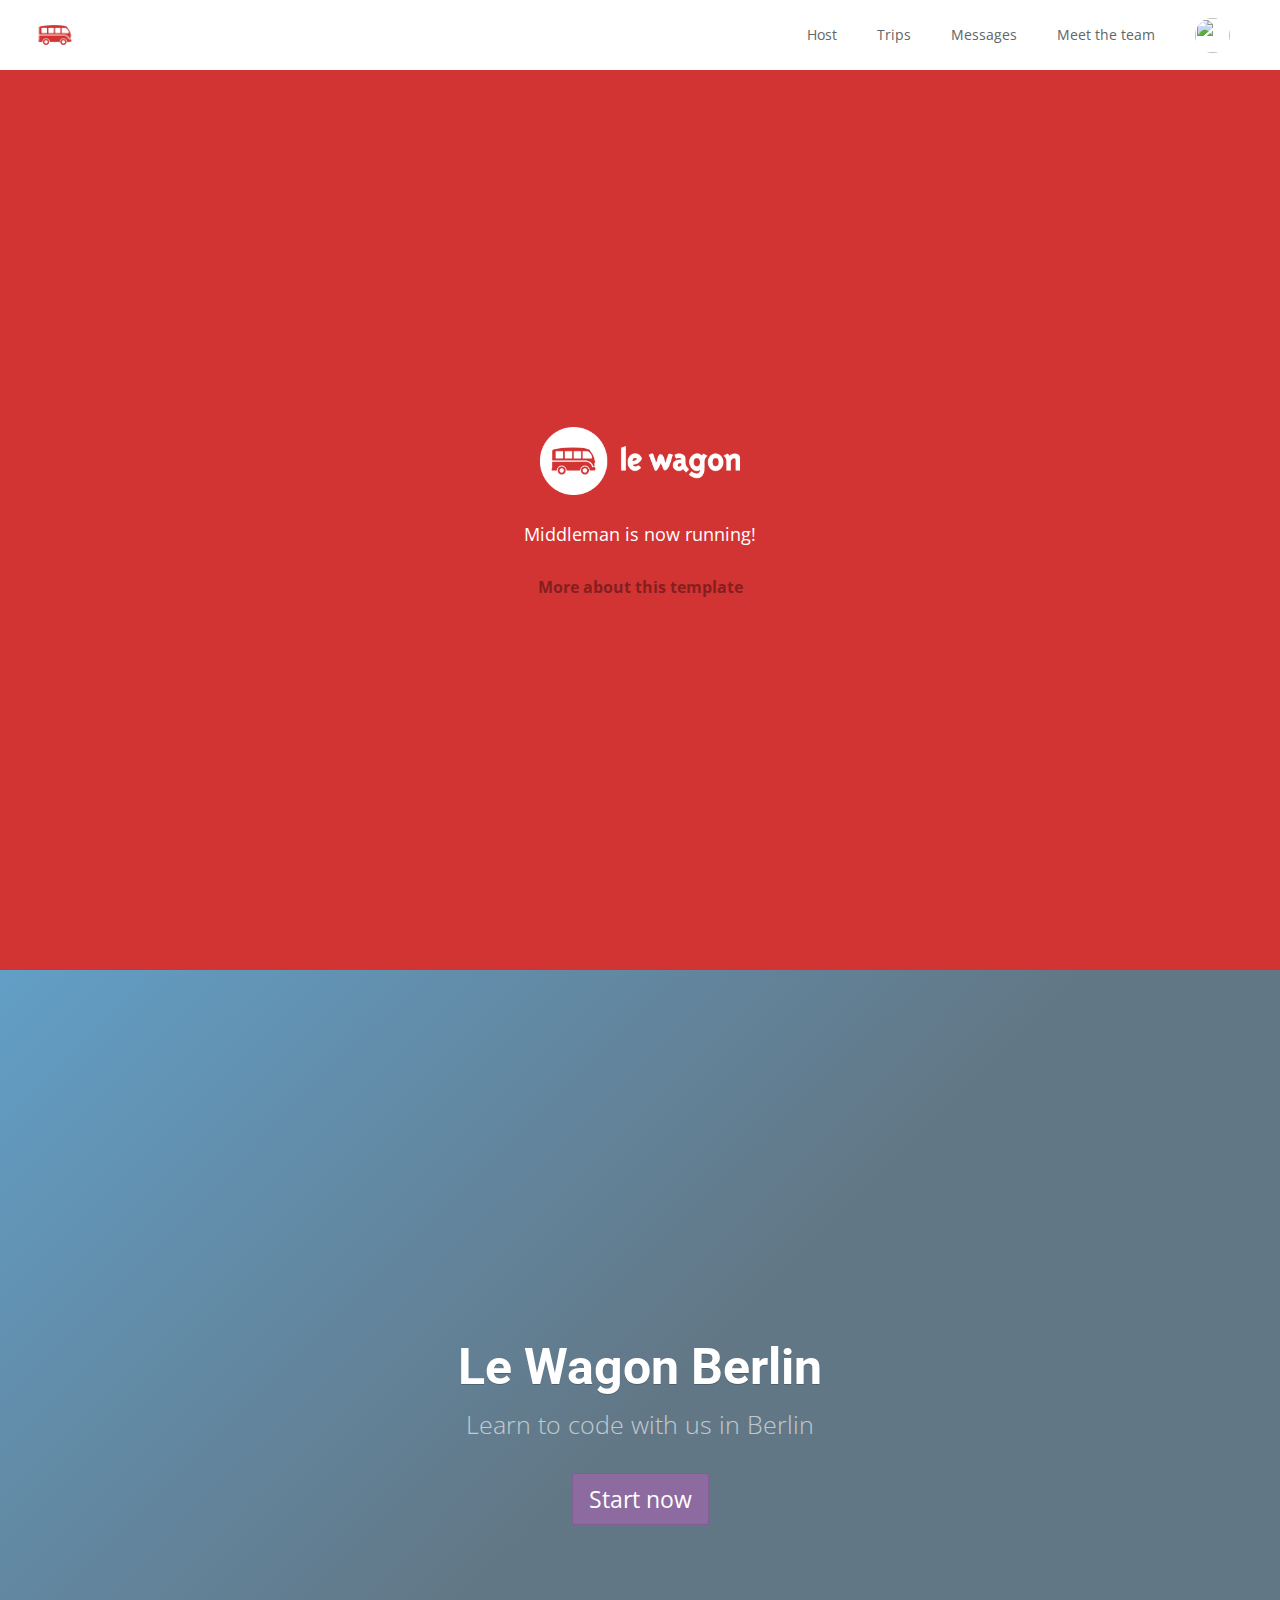
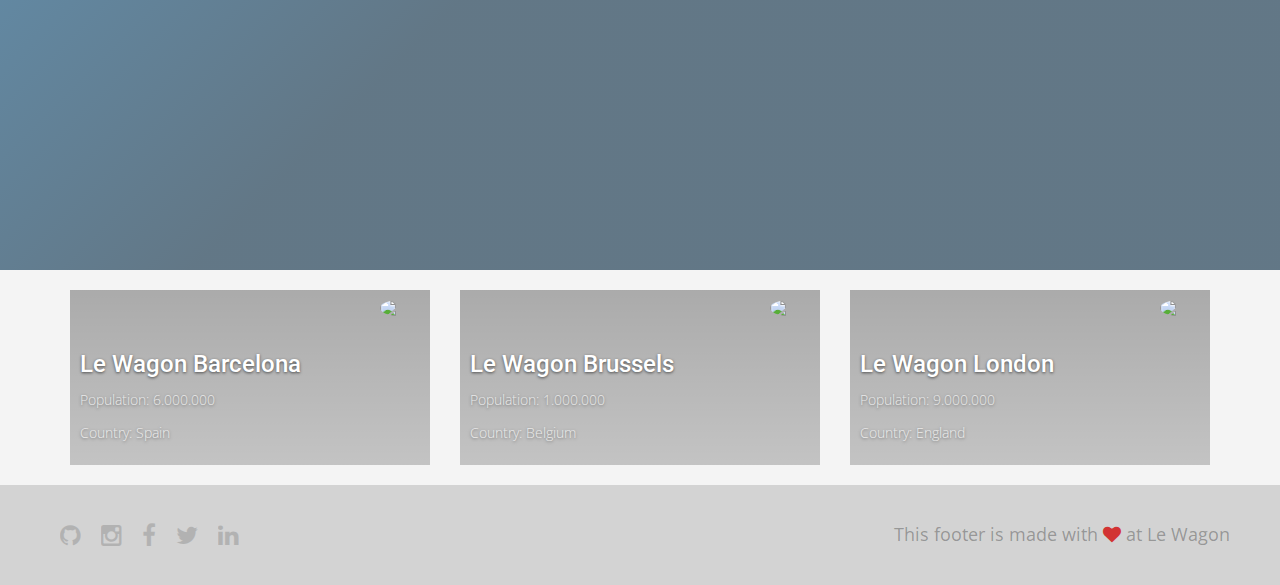
==== commit 295cfc55: "Automated commit at 2017-11-20 13:56:58 UTC by middleman-deploy 2.0.0-alpha" ====
--- a/index.html
+++ b/index.html
@@ -7,7 +7,7 @@
           content="width=device-width, initial-scale=1, shrink-to-fit=no">
     <!-- Use the title from a page's frontmatter if it has one -->
     <title>Le Wagon - Middleman</title>
-    <link href="stylesheets/application-24973de4.css" rel="stylesheet" />
+    <link href="stylesheets/application-66e5d631.css" rel="stylesheet" />
     <script src="javascripts/application-93de88c9.js"></script>
     <link href="images/favicon-f15af148.png" rel="icon" type="image/png" />
   </head>
--- a/stylesheets/application-66e5d631.css
+++ b/stylesheets/application-66e5d631.css
@@ -0,0 +1,8 @@
+@import url("https://fonts.googleapis.com/css?family=Open+Sans:400,300,700|Raleway:400,100,300,700,500|Roboto: 300, 400");/*!
+ * Bootstrap v3.3.7 (http://getbootstrap.com)
+ * Copyright 2011-2016 Twitter, Inc.
+ * Licensed under MIT (https://github.com/twbs/bootstrap/blob/master/LICENSE)
+ *//*! normalize.css v3.0.3 | MIT License | github.com/necolas/normalize.css */html{font-family:sans-serif;-ms-text-size-adjust:100%;-webkit-text-size-adjust:100%}body{margin:0}article,aside,details,figcaption,figure,footer,header,hgroup,main,menu,nav,section,summary{display:block}audio,canvas,progress,video{display:inline-block;vertical-align:baseline}audio:not([controls]){display:none;height:0}[hidden],template{display:none}a{background-color:transparent}a:active,a:hover{outline:0}abbr[title]{border-bottom:1px dotted}b,strong{font-weight:bold}dfn{font-style:italic}h1{font-size:2em;margin:0.67em 0}mark{background:#ff0;color:#000}small{font-size:80%}sub,sup{font-size:75%;line-height:0;position:relative;vertical-align:baseline}sup{top:-0.5em}sub{bottom:-0.25em}img{border:0}svg:not(:root){overflow:hidden}figure{margin:1em 40px}hr{-webkit-box-sizing:content-box;box-sizing:content-box;height:0}pre{overflow:auto}code,kbd,pre,samp{font-family:monospace, monospace;font-size:1em}button,input,optgroup,select,textarea{color:inherit;font:inherit;margin:0}button{overflow:visible}button,select{text-transform:none}button,html input[type="button"],input[type="reset"],input[type="submit"]{-webkit-appearance:button;cursor:pointer}button[disabled],html input[disabled]{cursor:default}button::-moz-focus-inner,input::-moz-focus-inner{border:0;padding:0}input{line-height:normal}input[type="checkbox"],input[type="radio"]{-webkit-box-sizing:border-box;box-sizing:border-box;padding:0}input[type="number"]::-webkit-inner-spin-button,input[type="number"]::-webkit-outer-spin-button{height:auto}input[type="search"]{-webkit-appearance:textfield;-webkit-box-sizing:content-box;box-sizing:content-box}input[type="search"]::-webkit-search-cancel-button,input[type="search"]::-webkit-search-decoration{-webkit-appearance:none}fieldset{border:1px solid #c0c0c0;margin:0 2px;padding:0.35em 0.625em 0.75em}legend{border:0;padding:0}textarea{overflow:auto}optgroup{font-weight:bold}table{border-collapse:collapse;border-spacing:0}td,th{padding:0}/*! Source: https://github.com/h5bp/html5-boilerplate/blob/master/src/css/main.css */@media print{*,*:before,*:after{background:transparent !important;color:#000 !important;-webkit-box-shadow:none !important;box-shadow:none !important;text-shadow:none !important}a,a:visited{text-decoration:underline}a[href]:after{content:" (" attr(href) ")"}abbr[title]:after{content:" (" attr(title) ")"}a[href^="#"]:after,a[href^="javascript:"]:after{content:""}pre,blockquote{border:1px solid #999;page-break-inside:avoid}thead{display:table-header-group}tr,img{page-break-inside:avoid}img{max-width:100% !important}p,h2,h3{orphans:3;widows:3}h2,h3{page-break-after:avoid}.navbar{display:none}.btn>.caret,.dropup>.btn>.caret{border-top-color:#000 !important}.label{border:1px solid #000}.table{border-collapse:collapse !important}.table td,.table th{background-color:#fff !important}.table-bordered th,.table-bordered td{border:1px solid #ddd !important}}@font-face{font-family:'Glyphicons Halflings';src:url("../assets/bootstrap/glyphicons-halflings-regular-86b6f62b.eot");src:url("../assets/bootstrap/glyphicons-halflings-regular-86b6f62b.eot?#iefix") format("embedded-opentype"),url("../assets/bootstrap/glyphicons-halflings-regular-ca35b697.woff2") format("woff2"),url("../assets/bootstrap/glyphicons-halflings-regular-278e49a8.woff") format("woff"),url("../assets/bootstrap/glyphicons-halflings-regular-44bc1850.ttf") format("truetype"),url("../assets/bootstrap/glyphicons-halflings-regular-de51a849.svg#glyphicons_halflingsregular") format("svg")}.glyphicon{position:relative;top:1px;display:inline-block;font-family:'Glyphicons Halflings';font-style:normal;font-weight:normal;line-height:1;-webkit-font-smoothing:antialiased;-moz-osx-font-smoothing:grayscale}.glyphicon-asterisk:before{content:"\002a"}.glyphicon-plus:before{content:"\002b"}.glyphicon-euro:before,.glyphicon-eur:before{content:"\20ac"}.glyphicon-minus:before{content:"\2212"}.glyphicon-cloud:before{content:"\2601"}.glyphicon-envelope:before{content:"\2709"}.glyphicon-pencil:before{content:"\270f"}.glyphicon-glass:before{content:"\e001"}.glyphicon-music:before{content:"\e002"}.glyphicon-search:before{content:"\e003"}.glyphicon-heart:before{content:"\e005"}.glyphicon-star:before{content:"\e006"}.glyphicon-star-empty:before{content:"\e007"}.glyphicon-user:before{content:"\e008"}.glyphicon-film:before{content:"\e009"}.glyphicon-th-large:before{content:"\e010"}.glyphicon-th:before{content:"\e011"}.glyphicon-th-list:before{content:"\e012"}.glyphicon-ok:before{content:"\e013"}.glyphicon-remove:before{content:"\e014"}.glyphicon-zoom-in:before{content:"\e015"}.glyphicon-zoom-out:before{content:"\e016"}.glyphicon-off:before{content:"\e017"}.glyphicon-signal:before{content:"\e018"}.glyphicon-cog:before{content:"\e019"}.glyphicon-trash:before{content:"\e020"}.glyphicon-home:before{content:"\e021"}.glyphicon-file:before{content:"\e022"}.glyphicon-time:before{content:"\e023"}.glyphicon-road:before{content:"\e024"}.glyphicon-download-alt:before{content:"\e025"}.glyphicon-download:before{content:"\e026"}.glyphicon-upload:before{content:"\e027"}.glyphicon-inbox:before{content:"\e028"}.glyphicon-play-circle:before{content:"\e029"}.glyphicon-repeat:before{content:"\e030"}.glyphicon-refresh:before{content:"\e031"}.glyphicon-list-alt:before{content:"\e032"}.glyphicon-lock:before{content:"\e033"}.glyphicon-flag:before{content:"\e034"}.glyphicon-headphones:before{content:"\e035"}.glyphicon-volume-off:before{content:"\e036"}.glyphicon-volume-down:before{content:"\e037"}.glyphicon-volume-up:before{content:"\e038"}.glyphicon-qrcode:before{content:"\e039"}.glyphicon-barcode:before{content:"\e040"}.glyphicon-tag:before{content:"\e041"}.glyphicon-tags:before{content:"\e042"}.glyphicon-book:before{content:"\e043"}.glyphicon-bookmark:before{content:"\e044"}.glyphicon-print:before{content:"\e045"}.glyphicon-camera:before{content:"\e046"}.glyphicon-font:before{content:"\e047"}.glyphicon-bold:before{content:"\e048"}.glyphicon-italic:before{content:"\e049"}.glyphicon-text-height:before{content:"\e050"}.glyphicon-text-width:before{content:"\e051"}.glyphicon-align-left:before{content:"\e052"}.glyphicon-align-center:before{content:"\e053"}.glyphicon-align-right:before{content:"\e054"}.glyphicon-align-justify:before{content:"\e055"}.glyphicon-list:before{content:"\e056"}.glyphicon-indent-left:before{content:"\e057"}.glyphicon-indent-right:before{content:"\e058"}.glyphicon-facetime-video:before{content:"\e059"}.glyphicon-picture:before{content:"\e060"}.glyphicon-map-marker:before{content:"\e062"}.glyphicon-adjust:before{content:"\e063"}.glyphicon-tint:before{content:"\e064"}.glyphicon-edit:before{content:"\e065"}.glyphicon-share:before{content:"\e066"}.glyphicon-check:before{content:"\e067"}.glyphicon-move:before{content:"\e068"}.glyphicon-step-backward:before{content:"\e069"}.glyphicon-fast-backward:before{content:"\e070"}.glyphicon-backward:before{content:"\e071"}.glyphicon-play:before{content:"\e072"}.glyphicon-pause:before{content:"\e073"}.glyphicon-stop:before{content:"\e074"}.glyphicon-forward:before{content:"\e075"}.glyphicon-fast-forward:before{content:"\e076"}.glyphicon-step-forward:before{content:"\e077"}.glyphicon-eject:before{content:"\e078"}.glyphicon-chevron-left:before{content:"\e079"}.glyphicon-chevron-right:before{content:"\e080"}.glyphicon-plus-sign:before{content:"\e081"}.glyphicon-minus-sign:before{content:"\e082"}.glyphicon-remove-sign:before{content:"\e083"}.glyphicon-ok-sign:before{content:"\e084"}.glyphicon-question-sign:before{content:"\e085"}.glyphicon-info-sign:before{content:"\e086"}.glyphicon-screenshot:before{content:"\e087"}.glyphicon-remove-circle:before{content:"\e088"}.glyphicon-ok-circle:before{content:"\e089"}.glyphicon-ban-circle:before{content:"\e090"}.glyphicon-arrow-left:before{content:"\e091"}.glyphicon-arrow-right:before{content:"\e092"}.glyphicon-arrow-up:before{content:"\e093"}.glyphicon-arrow-down:before{content:"\e094"}.glyphicon-share-alt:before{content:"\e095"}.glyphicon-resize-full:before{content:"\e096"}.glyphicon-resize-small:before{content:"\e097"}.glyphicon-exclamation-sign:before{content:"\e101"}.glyphicon-gift:before{content:"\e102"}.glyphicon-leaf:before{content:"\e103"}.glyphicon-fire:before{content:"\e104"}.glyphicon-eye-open:before{content:"\e105"}.glyphicon-eye-close:before{content:"\e106"}.glyphicon-warning-sign:before{content:"\e107"}.glyphicon-plane:before{content:"\e108"}.glyphicon-calendar:before{content:"\e109"}.glyphicon-random:before{content:"\e110"}.glyphicon-comment:before{content:"\e111"}.glyphicon-magnet:before{content:"\e112"}.glyphicon-chevron-up:before{content:"\e113"}.glyphicon-chevron-down:before{content:"\e114"}.glyphicon-retweet:before{content:"\e115"}.glyphicon-shopping-cart:before{content:"\e116"}.glyphicon-folder-close:before{content:"\e117"}.glyphicon-folder-open:before{content:"\e118"}.glyphicon-resize-vertical:before{content:"\e119"}.glyphicon-resize-horizontal:before{content:"\e120"}.glyphicon-hdd:before{content:"\e121"}.glyphicon-bullhorn:before{content:"\e122"}.glyphicon-bell:before{content:"\e123"}.glyphicon-certificate:before{content:"\e124"}.glyphicon-thumbs-up:before{content:"\e125"}.glyphicon-thumbs-down:before{content:"\e126"}.glyphicon-hand-right:before{content:"\e127"}.glyphicon-hand-left:before{content:"\e128"}.glyphicon-hand-up:before{content:"\e129"}.glyphicon-hand-down:before{content:"\e130"}.glyphicon-circle-arrow-right:before{content:"\e131"}.glyphicon-circle-arrow-left:before{content:"\e132"}.glyphicon-circle-arrow-up:before{content:"\e133"}.glyphicon-circle-arrow-down:before{content:"\e134"}.glyphicon-globe:before{content:"\e135"}.glyphicon-wrench:before{content:"\e136"}.glyphicon-tasks:before{content:"\e137"}.glyphicon-filter:before{content:"\e138"}.glyphicon-briefcase:before{content:"\e139"}.glyphicon-fullscreen:before{content:"\e140"}.glyphicon-dashboard:before{content:"\e141"}.glyphicon-paperclip:before{content:"\e142"}.glyphicon-heart-empty:before{content:"\e143"}.glyphicon-link:before{content:"\e144"}.glyphicon-phone:before{content:"\e145"}.glyphicon-pushpin:before{content:"\e146"}.glyphicon-usd:before{content:"\e148"}.glyphicon-gbp:before{content:"\e149"}.glyphicon-sort:before{content:"\e150"}.glyphicon-sort-by-alphabet:before{content:"\e151"}.glyphicon-sort-by-alphabet-alt:before{content:"\e152"}.glyphicon-sort-by-order:before{content:"\e153"}.glyphicon-sort-by-order-alt:before{content:"\e154"}.glyphicon-sort-by-attributes:before{content:"\e155"}.glyphicon-sort-by-attributes-alt:before{content:"\e156"}.glyphicon-unchecked:before{content:"\e157"}.glyphicon-expand:before{content:"\e158"}.glyphicon-collapse-down:before{content:"\e159"}.glyphicon-collapse-up:before{content:"\e160"}.glyphicon-log-in:before{content:"\e161"}.glyphicon-flash:before{content:"\e162"}.glyphicon-log-out:before{content:"\e163"}.glyphicon-new-window:before{content:"\e164"}.glyphicon-record:before{content:"\e165"}.glyphicon-save:before{content:"\e166"}.glyphicon-open:before{content:"\e167"}.glyphicon-saved:before{content:"\e168"}.glyphicon-import:before{content:"\e169"}.glyphicon-export:before{content:"\e170"}.glyphicon-send:before{content:"\e171"}.glyphicon-floppy-disk:before{content:"\e172"}.glyphicon-floppy-saved:before{content:"\e173"}.glyphicon-floppy-remove:before{content:"\e174"}.glyphicon-floppy-save:before{content:"\e175"}.glyphicon-floppy-open:before{content:"\e176"}.glyphicon-credit-card:before{content:"\e177"}.glyphicon-transfer:before{content:"\e178"}.glyphicon-cutlery:before{content:"\e179"}.glyphicon-header:before{content:"\e180"}.glyphicon-compressed:before{content:"\e181"}.glyphicon-earphone:before{content:"\e182"}.glyphicon-phone-alt:before{content:"\e183"}.glyphicon-tower:before{content:"\e184"}.glyphicon-stats:before{content:"\e185"}.glyphicon-sd-video:before{content:"\e186"}.glyphicon-hd-video:before{content:"\e187"}.glyphicon-subtitles:before{content:"\e188"}.glyphicon-sound-stereo:before{content:"\e189"}.glyphicon-sound-dolby:before{content:"\e190"}.glyphicon-sound-5-1:before{content:"\e191"}.glyphicon-sound-6-1:before{content:"\e192"}.glyphicon-sound-7-1:before{content:"\e193"}.glyphicon-copyright-mark:before{content:"\e194"}.glyphicon-registration-mark:before{content:"\e195"}.glyphicon-cloud-download:before{content:"\e197"}.glyphicon-cloud-upload:before{content:"\e198"}.glyphicon-tree-conifer:before{content:"\e199"}.glyphicon-tree-deciduous:before{content:"\e200"}.glyphicon-cd:before{content:"\e201"}.glyphicon-save-file:before{content:"\e202"}.glyphicon-open-file:before{content:"\e203"}.glyphicon-level-up:before{content:"\e204"}.glyphicon-copy:before{content:"\e205"}.glyphicon-paste:before{content:"\e206"}.glyphicon-alert:before{content:"\e209"}.glyphicon-equalizer:before{content:"\e210"}.glyphicon-king:before{content:"\e211"}.glyphicon-queen:before{content:"\e212"}.glyphicon-pawn:before{content:"\e213"}.glyphicon-bishop:before{content:"\e214"}.glyphicon-knight:before{content:"\e215"}.glyphicon-baby-formula:before{content:"\e216"}.glyphicon-tent:before{content:"\26fa"}.glyphicon-blackboard:before{content:"\e218"}.glyphicon-bed:before{content:"\e219"}.glyphicon-apple:before{content:"\f8ff"}.glyphicon-erase:before{content:"\e221"}.glyphicon-hourglass:before{content:"\231b"}.glyphicon-lamp:before{content:"\e223"}.glyphicon-duplicate:before{content:"\e224"}.glyphicon-piggy-bank:before{content:"\e225"}.glyphicon-scissors:before{content:"\e226"}.glyphicon-bitcoin:before{content:"\e227"}.glyphicon-btc:before{content:"\e227"}.glyphicon-xbt:before{content:"\e227"}.glyphicon-yen:before{content:"\00a5"}.glyphicon-jpy:before{content:"\00a5"}.glyphicon-ruble:before{content:"\20bd"}.glyphicon-rub:before{content:"\20bd"}.glyphicon-scale:before{content:"\e230"}.glyphicon-ice-lolly:before{content:"\e231"}.glyphicon-ice-lolly-tasted:before{content:"\e232"}.glyphicon-education:before{content:"\e233"}.glyphicon-option-horizontal:before{content:"\e234"}.glyphicon-option-vertical:before{content:"\e235"}.glyphicon-menu-hamburger:before{content:"\e236"}.glyphicon-modal-window:before{content:"\e237"}.glyphicon-oil:before{content:"\e238"}.glyphicon-grain:before{content:"\e239"}.glyphicon-sunglasses:before{content:"\e240"}.glyphicon-text-size:before{content:"\e241"}.glyphicon-text-color:before{content:"\e242"}.glyphicon-text-background:before{content:"\e243"}.glyphicon-object-align-top:before{content:"\e244"}.glyphicon-object-align-bottom:before{content:"\e245"}.glyphicon-object-align-horizontal:before{content:"\e246"}.glyphicon-object-align-left:before{content:"\e247"}.glyphicon-object-align-vertical:before{content:"\e248"}.glyphicon-object-align-right:before{content:"\e249"}.glyphicon-triangle-right:before{content:"\e250"}.glyphicon-triangle-left:before{content:"\e251"}.glyphicon-triangle-bottom:before{content:"\e252"}.glyphicon-triangle-top:before{content:"\e253"}.glyphicon-console:before{content:"\e254"}.glyphicon-superscript:before{content:"\e255"}.glyphicon-subscript:before{content:"\e256"}.glyphicon-menu-left:before{content:"\e257"}.glyphicon-menu-right:before{content:"\e258"}.glyphicon-menu-down:before{content:"\e259"}.glyphicon-menu-up:before{content:"\e260"}*{-webkit-box-sizing:border-box;box-sizing:border-box}*:before,*:after{-webkit-box-sizing:border-box;box-sizing:border-box}html{font-size:10px;-webkit-tap-highlight-color:transparent}body{font-family:"Open Sans", "Helvetica", "sans-serif";font-size:18px;line-height:1.42857143;color:#333333;background-color:#F4F4F4}input,button,select,textarea{font-family:inherit;font-size:inherit;line-height:inherit}a{color:#8D6A9F;text-decoration:none}a:hover,a:focus{color:#654a73;text-decoration:underline}a:focus{outline:5px auto -webkit-focus-ring-color;outline-offset:-2px}figure{margin:0}img{vertical-align:middle}.img-responsive{display:block;max-width:100%;height:auto}.img-rounded{border-radius:2px}.img-thumbnail{padding:4px;line-height:1.42857143;background-color:#F4F4F4;border:1px solid #ddd;border-radius:2px;-webkit-transition:all 0.2s ease-in-out;transition:all 0.2s ease-in-out;display:inline-block;max-width:100%;height:auto}.img-circle{border-radius:50%}hr{margin-top:25px;margin-bottom:25px;border:0;border-top:1px solid #eeeeee}.sr-only{position:absolute;width:1px;height:1px;margin:-1px;padding:0;overflow:hidden;clip:rect(0, 0, 0, 0);border:0}.sr-only-focusable:active,.sr-only-focusable:focus{position:static;width:auto;height:auto;margin:0;overflow:visible;clip:auto}[role="button"]{cursor:pointer}h1,h2,h3,h4,h5,h6,.h1,.h2,.h3,.h4,.h5,.h6{font-family:"Roboto", "Helvetica", "sans-serif";font-weight:500;line-height:1.1;color:inherit}h1 small,h1 .small,h2 small,h2 .small,h3 small,h3 .small,h4 small,h4 .small,h5 small,h5 .small,h6 small,h6 .small,.h1 small,.h1 .small,.h2 small,.h2 .small,.h3 small,.h3 .small,.h4 small,.h4 .small,.h5 small,.h5 .small,.h6 small,.h6 .small{font-weight:normal;line-height:1;color:#777777}h1,.h1,h2,.h2,h3,.h3{margin-top:25px;margin-bottom:12.5px}h1 small,h1 .small,.h1 small,.h1 .small,h2 small,h2 .small,.h2 small,.h2 .small,h3 small,h3 .small,.h3 small,.h3 .small{font-size:65%}h4,.h4,h5,.h5,h6,.h6{margin-top:12.5px;margin-bottom:12.5px}h4 small,h4 .small,.h4 small,.h4 .small,h5 small,h5 .small,.h5 small,.h5 .small,h6 small,h6 .small,.h6 small,.h6 .small{font-size:75%}h1,.h1{font-size:46px}h2,.h2{font-size:38px}h3,.h3{font-size:31px}h4,.h4{font-size:23px}h5,.h5{font-size:18px}h6,.h6{font-size:16px}p{margin:0 0 12.5px}.lead{margin-bottom:25px;font-size:20px;font-weight:300;line-height:1.4}@media (min-width: 768px){.lead{font-size:27px}}small,.small{font-size:88%}mark,.mark{background-color:#fcf8e3;padding:.2em}.text-left{text-align:left}.text-right{text-align:right}.text-center{text-align:center}.text-justify{text-align:justify}.text-nowrap{white-space:nowrap}.text-lowercase{text-transform:lowercase}.text-uppercase,.initialism{text-transform:uppercase}.text-capitalize{text-transform:capitalize}.text-muted{color:#777777}.text-primary{color:#8D6A9F}a.text-primary:hover,a.text-primary:focus{color:#725482}.text-success{color:#3c763d}a.text-success:hover,a.text-success:focus{color:#2b542c}.text-info{color:#31708f}a.text-info:hover,a.text-info:focus{color:#245269}.text-warning{color:#8a6d3b}a.text-warning:hover,a.text-warning:focus{color:#66512c}.text-danger{color:#a94442}a.text-danger:hover,a.text-danger:focus{color:#843534}.bg-primary{color:#fff}.bg-primary{background-color:#8D6A9F}a.bg-primary:hover,a.bg-primary:focus{background-color:#725482}.bg-success{background-color:#dff0d8}a.bg-success:hover,a.bg-success:focus{background-color:#c1e2b3}.bg-info{background-color:#d9edf7}a.bg-info:hover,a.bg-info:focus{background-color:#afd9ee}.bg-warning{background-color:#fcf8e3}a.bg-warning:hover,a.bg-warning:focus{background-color:#f7ecb5}.bg-danger{background-color:#f2dede}a.bg-danger:hover,a.bg-danger:focus{background-color:#e4b9b9}.page-header{padding-bottom:11.5px;margin:50px 0 25px;border-bottom:1px solid #eeeeee}ul,ol{margin-top:0;margin-bottom:12.5px}ul ul,ul ol,ol ul,ol ol{margin-bottom:0}.list-unstyled{padding-left:0;list-style:none}.list-inline{padding-left:0;list-style:none;margin-left:-5px}.list-inline>li{display:inline-block;padding-left:5px;padding-right:5px}dl{margin-top:0;margin-bottom:25px}dt,dd{line-height:1.42857143}dt{font-weight:bold}dd{margin-left:0}.dl-horizontal dd:before,.dl-horizontal dd:after{content:" ";display:table}.dl-horizontal dd:after{clear:both}@media (min-width: 768px){.dl-horizontal dt{float:left;width:160px;clear:left;text-align:right;overflow:hidden;text-overflow:ellipsis;white-space:nowrap}.dl-horizontal dd{margin-left:180px}}abbr[title],abbr[data-original-title]{cursor:help;border-bottom:1px dotted #777777}.initialism{font-size:90%}blockquote{padding:12.5px 25px;margin:0 0 25px;font-size:22.5px;border-left:5px solid #eeeeee}blockquote p:last-child,blockquote ul:last-child,blockquote ol:last-child{margin-bottom:0}blockquote footer,blockquote small,blockquote .small{display:block;font-size:80%;line-height:1.42857143;color:#777777}blockquote footer:before,blockquote small:before,blockquote .small:before{content:'\2014 \00A0'}.blockquote-reverse,blockquote.pull-right{padding-right:15px;padding-left:0;border-right:5px solid #eeeeee;border-left:0;text-align:right}.blockquote-reverse footer:before,.blockquote-reverse small:before,.blockquote-reverse .small:before,blockquote.pull-right footer:before,blockquote.pull-right small:before,blockquote.pull-right .small:before{content:''}.blockquote-reverse footer:after,.blockquote-reverse small:after,.blockquote-reverse .small:after,blockquote.pull-right footer:after,blockquote.pull-right small:after,blockquote.pull-right .small:after{content:'\00A0 \2014'}address{margin-bottom:25px;font-style:normal;line-height:1.42857143}code,kbd,pre,samp{font-family:Menlo, Monaco, Consolas, "Courier New", monospace}code{padding:2px 4px;font-size:90%;color:#c7254e;background-color:#f9f2f4;border-radius:2px}kbd{padding:2px 4px;font-size:90%;color:#fff;background-color:#333;border-radius:2px;-webkit-box-shadow:inset 0 -1px 0 rgba(0,0,0,0.25);box-shadow:inset 0 -1px 0 rgba(0,0,0,0.25)}kbd kbd{padding:0;font-size:100%;font-weight:bold;-webkit-box-shadow:none;box-shadow:none}pre{display:block;padding:12px;margin:0 0 12.5px;font-size:17px;line-height:1.42857143;word-break:break-all;word-wrap:break-word;color:#333333;background-color:#f5f5f5;border:1px solid #ccc;border-radius:2px}pre code{padding:0;font-size:inherit;color:inherit;white-space:pre-wrap;background-color:transparent;border-radius:0}.pre-scrollable{max-height:340px;overflow-y:scroll}.container{margin-right:auto;margin-left:auto;padding-left:15px;padding-right:15px}.container:before,.container:after{content:" ";display:table}.container:after{clear:both}@media (min-width: 768px){.container{width:750px}}@media (min-width: 992px){.container{width:970px}}@media (min-width: 1200px){.container{width:1170px}}.container-fluid{margin-right:auto;margin-left:auto;padding-left:15px;padding-right:15px}.container-fluid:before,.container-fluid:after{content:" ";display:table}.container-fluid:after{clear:both}.row{margin-left:-15px;margin-right:-15px}.row:before,.row:after{content:" ";display:table}.row:after{clear:both}.col-xs-1,.col-sm-1,.col-md-1,.col-lg-1,.col-xs-2,.col-sm-2,.col-md-2,.col-lg-2,.col-xs-3,.col-sm-3,.col-md-3,.col-lg-3,.col-xs-4,.col-sm-4,.col-md-4,.col-lg-4,.col-xs-5,.col-sm-5,.col-md-5,.col-lg-5,.col-xs-6,.col-sm-6,.col-md-6,.col-lg-6,.col-xs-7,.col-sm-7,.col-md-7,.col-lg-7,.col-xs-8,.col-sm-8,.col-md-8,.col-lg-8,.col-xs-9,.col-sm-9,.col-md-9,.col-lg-9,.col-xs-10,.col-sm-10,.col-md-10,.col-lg-10,.col-xs-11,.col-sm-11,.col-md-11,.col-lg-11,.col-xs-12,.col-sm-12,.col-md-12,.col-lg-12{position:relative;min-height:1px;padding-left:15px;padding-right:15px}.col-xs-1,.col-xs-2,.col-xs-3,.col-xs-4,.col-xs-5,.col-xs-6,.col-xs-7,.col-xs-8,.col-xs-9,.col-xs-10,.col-xs-11,.col-xs-12{float:left}.col-xs-1{width:8.33333333%}.col-xs-2{width:16.66666667%}.col-xs-3{width:25%}.col-xs-4{width:33.33333333%}.col-xs-5{width:41.66666667%}.col-xs-6{width:50%}.col-xs-7{width:58.33333333%}.col-xs-8{width:66.66666667%}.col-xs-9{width:75%}.col-xs-10{width:83.33333333%}.col-xs-11{width:91.66666667%}.col-xs-12{width:100%}.col-xs-pull-0{right:auto}.col-xs-pull-1{right:8.33333333%}.col-xs-pull-2{right:16.66666667%}.col-xs-pull-3{right:25%}.col-xs-pull-4{right:33.33333333%}.col-xs-pull-5{right:41.66666667%}.col-xs-pull-6{right:50%}.col-xs-pull-7{right:58.33333333%}.col-xs-pull-8{right:66.66666667%}.col-xs-pull-9{right:75%}.col-xs-pull-10{right:83.33333333%}.col-xs-pull-11{right:91.66666667%}.col-xs-pull-12{right:100%}.col-xs-push-0{left:auto}.col-xs-push-1{left:8.33333333%}.col-xs-push-2{left:16.66666667%}.col-xs-push-3{left:25%}.col-xs-push-4{left:33.33333333%}.col-xs-push-5{left:41.66666667%}.col-xs-push-6{left:50%}.col-xs-push-7{left:58.33333333%}.col-xs-push-8{left:66.66666667%}.col-xs-push-9{left:75%}.col-xs-push-10{left:83.33333333%}.col-xs-push-11{left:91.66666667%}.col-xs-push-12{left:100%}.col-xs-offset-0{margin-left:0%}.col-xs-offset-1{margin-left:8.33333333%}.col-xs-offset-2{margin-left:16.66666667%}.col-xs-offset-3{margin-left:25%}.col-xs-offset-4{margin-left:33.33333333%}.col-xs-offset-5{margin-left:41.66666667%}.col-xs-offset-6{margin-left:50%}.col-xs-offset-7{margin-left:58.33333333%}.col-xs-offset-8{margin-left:66.66666667%}.col-xs-offset-9{margin-left:75%}.col-xs-offset-10{margin-left:83.33333333%}.col-xs-offset-11{margin-left:91.66666667%}.col-xs-offset-12{margin-left:100%}@media (min-width: 768px){.col-sm-1,.col-sm-2,.col-sm-3,.col-sm-4,.col-sm-5,.col-sm-6,.col-sm-7,.col-sm-8,.col-sm-9,.col-sm-10,.col-sm-11,.col-sm-12{float:left}.col-sm-1{width:8.33333333%}.col-sm-2{width:16.66666667%}.col-sm-3{width:25%}.col-sm-4{width:33.33333333%}.col-sm-5{width:41.66666667%}.col-sm-6{width:50%}.col-sm-7{width:58.33333333%}.col-sm-8{width:66.66666667%}.col-sm-9{width:75%}.col-sm-10{width:83.33333333%}.col-sm-11{width:91.66666667%}.col-sm-12{width:100%}.col-sm-pull-0{right:auto}.col-sm-pull-1{right:8.33333333%}.col-sm-pull-2{right:16.66666667%}.col-sm-pull-3{right:25%}.col-sm-pull-4{right:33.33333333%}.col-sm-pull-5{right:41.66666667%}.col-sm-pull-6{right:50%}.col-sm-pull-7{right:58.33333333%}.col-sm-pull-8{right:66.66666667%}.col-sm-pull-9{right:75%}.col-sm-pull-10{right:83.33333333%}.col-sm-pull-11{right:91.66666667%}.col-sm-pull-12{right:100%}.col-sm-push-0{left:auto}.col-sm-push-1{left:8.33333333%}.col-sm-push-2{left:16.66666667%}.col-sm-push-3{left:25%}.col-sm-push-4{left:33.33333333%}.col-sm-push-5{left:41.66666667%}.col-sm-push-6{left:50%}.col-sm-push-7{left:58.33333333%}.col-sm-push-8{left:66.66666667%}.col-sm-push-9{left:75%}.col-sm-push-10{left:83.33333333%}.col-sm-push-11{left:91.66666667%}.col-sm-push-12{left:100%}.col-sm-offset-0{margin-left:0%}.col-sm-offset-1{margin-left:8.33333333%}.col-sm-offset-2{margin-left:16.66666667%}.col-sm-offset-3{margin-left:25%}.col-sm-offset-4{margin-left:33.33333333%}.col-sm-offset-5{margin-left:41.66666667%}.col-sm-offset-6{margin-left:50%}.col-sm-offset-7{margin-left:58.33333333%}.col-sm-offset-8{margin-left:66.66666667%}.col-sm-offset-9{margin-left:75%}.col-sm-offset-10{margin-left:83.33333333%}.col-sm-offset-11{margin-left:91.66666667%}.col-sm-offset-12{margin-left:100%}}@media (min-width: 992px){.col-md-1,.col-md-2,.col-md-3,.col-md-4,.col-md-5,.col-md-6,.col-md-7,.col-md-8,.col-md-9,.col-md-10,.col-md-11,.col-md-12{float:left}.col-md-1{width:8.33333333%}.col-md-2{width:16.66666667%}.col-md-3{width:25%}.col-md-4{width:33.33333333%}.col-md-5{width:41.66666667%}.col-md-6{width:50%}.col-md-7{width:58.33333333%}.col-md-8{width:66.66666667%}.col-md-9{width:75%}.col-md-10{width:83.33333333%}.col-md-11{width:91.66666667%}.col-md-12{width:100%}.col-md-pull-0{right:auto}.col-md-pull-1{right:8.33333333%}.col-md-pull-2{right:16.66666667%}.col-md-pull-3{right:25%}.col-md-pull-4{right:33.33333333%}.col-md-pull-5{right:41.66666667%}.col-md-pull-6{right:50%}.col-md-pull-7{right:58.33333333%}.col-md-pull-8{right:66.66666667%}.col-md-pull-9{right:75%}.col-md-pull-10{right:83.33333333%}.col-md-pull-11{right:91.66666667%}.col-md-pull-12{right:100%}.col-md-push-0{left:auto}.col-md-push-1{left:8.33333333%}.col-md-push-2{left:16.66666667%}.col-md-push-3{left:25%}.col-md-push-4{left:33.33333333%}.col-md-push-5{left:41.66666667%}.col-md-push-6{left:50%}.col-md-push-7{left:58.33333333%}.col-md-push-8{left:66.66666667%}.col-md-push-9{left:75%}.col-md-push-10{left:83.33333333%}.col-md-push-11{left:91.66666667%}.col-md-push-12{left:100%}.col-md-offset-0{margin-left:0%}.col-md-offset-1{margin-left:8.33333333%}.col-md-offset-2{margin-left:16.66666667%}.col-md-offset-3{margin-left:25%}.col-md-offset-4{margin-left:33.33333333%}.col-md-offset-5{margin-left:41.66666667%}.col-md-offset-6{margin-left:50%}.col-md-offset-7{margin-left:58.33333333%}.col-md-offset-8{margin-left:66.66666667%}.col-md-offset-9{margin-left:75%}.col-md-offset-10{margin-left:83.33333333%}.col-md-offset-11{margin-left:91.66666667%}.col-md-offset-12{margin-left:100%}}@media (min-width: 1200px){.col-lg-1,.col-lg-2,.col-lg-3,.col-lg-4,.col-lg-5,.col-lg-6,.col-lg-7,.col-lg-8,.col-lg-9,.col-lg-10,.col-lg-11,.col-lg-12{float:left}.col-lg-1{width:8.33333333%}.col-lg-2{width:16.66666667%}.col-lg-3{width:25%}.col-lg-4{width:33.33333333%}.col-lg-5{width:41.66666667%}.col-lg-6{width:50%}.col-lg-7{width:58.33333333%}.col-lg-8{width:66.66666667%}.col-lg-9{width:75%}.col-lg-10{width:83.33333333%}.col-lg-11{width:91.66666667%}.col-lg-12{width:100%}.col-lg-pull-0{right:auto}.col-lg-pull-1{right:8.33333333%}.col-lg-pull-2{right:16.66666667%}.col-lg-pull-3{right:25%}.col-lg-pull-4{right:33.33333333%}.col-lg-pull-5{right:41.66666667%}.col-lg-pull-6{right:50%}.col-lg-pull-7{right:58.33333333%}.col-lg-pull-8{right:66.66666667%}.col-lg-pull-9{right:75%}.col-lg-pull-10{right:83.33333333%}.col-lg-pull-11{right:91.66666667%}.col-lg-pull-12{right:100%}.col-lg-push-0{left:auto}.col-lg-push-1{left:8.33333333%}.col-lg-push-2{left:16.66666667%}.col-lg-push-3{left:25%}.col-lg-push-4{left:33.33333333%}.col-lg-push-5{left:41.66666667%}.col-lg-push-6{left:50%}.col-lg-push-7{left:58.33333333%}.col-lg-push-8{left:66.66666667%}.col-lg-push-9{left:75%}.col-lg-push-10{left:83.33333333%}.col-lg-push-11{left:91.66666667%}.col-lg-push-12{left:100%}.col-lg-offset-0{margin-left:0%}.col-lg-offset-1{margin-left:8.33333333%}.col-lg-offset-2{margin-left:16.66666667%}.col-lg-offset-3{margin-left:25%}.col-lg-offset-4{margin-left:33.33333333%}.col-lg-offset-5{margin-left:41.66666667%}.col-lg-offset-6{margin-left:50%}.col-lg-offset-7{margin-left:58.33333333%}.col-lg-offset-8{margin-left:66.66666667%}.col-lg-offset-9{margin-left:75%}.col-lg-offset-10{margin-left:83.33333333%}.col-lg-offset-11{margin-left:91.66666667%}.col-lg-offset-12{margin-left:100%}}table{background-color:transparent}caption{padding-top:8px;padding-bottom:8px;color:#777777;text-align:left}th{text-align:left}.table{width:100%;max-width:100%;margin-bottom:25px}.table>thead>tr>th,.table>thead>tr>td,.table>tbody>tr>th,.table>tbody>tr>td,.table>tfoot>tr>th,.table>tfoot>tr>td{padding:8px;line-height:1.42857143;vertical-align:top;border-top:1px solid #ddd}.table>thead>tr>th{vertical-align:bottom;border-bottom:2px solid #ddd}.table>caption+thead>tr:first-child>th,.table>caption+thead>tr:first-child>td,.table>colgroup+thead>tr:first-child>th,.table>colgroup+thead>tr:first-child>td,.table>thead:first-child>tr:first-child>th,.table>thead:first-child>tr:first-child>td{border-top:0}.table>tbody+tbody{border-top:2px solid #ddd}.table .table{background-color:#F4F4F4}.table-condensed>thead>tr>th,.table-condensed>thead>tr>td,.table-condensed>tbody>tr>th,.table-condensed>tbody>tr>td,.table-condensed>tfoot>tr>th,.table-condensed>tfoot>tr>td{padding:5px}.table-bordered{border:1px solid #ddd}.table-bordered>thead>tr>th,.table-bordered>thead>tr>td,.table-bordered>tbody>tr>th,.table-bordered>tbody>tr>td,.table-bordered>tfoot>tr>th,.table-bordered>tfoot>tr>td{border:1px solid #ddd}.table-bordered>thead>tr>th,.table-bordered>thead>tr>td{border-bottom-width:2px}.table-striped>tbody>tr:nth-of-type(odd){background-color:#f9f9f9}.table-hover>tbody>tr:hover{background-color:#f5f5f5}table col[class*="col-"]{position:static;float:none;display:table-column}table td[class*="col-"],table th[class*="col-"]{position:static;float:none;display:table-cell}.table>thead>tr>td.active,.table>thead>tr>th.active,.table>thead>tr.active>td,.table>thead>tr.active>th,.table>tbody>tr>td.active,.table>tbody>tr>th.active,.table>tbody>tr.active>td,.table>tbody>tr.active>th,.table>tfoot>tr>td.active,.table>tfoot>tr>th.active,.table>tfoot>tr.active>td,.table>tfoot>tr.active>th{background-color:#f5f5f5}.table-hover>tbody>tr>td.active:hover,.table-hover>tbody>tr>th.active:hover,.table-hover>tbody>tr.active:hover>td,.table-hover>tbody>tr:hover>.active,.table-hover>tbody>tr.active:hover>th{background-color:#e8e8e8}.table>thead>tr>td.success,.table>thead>tr>th.success,.table>thead>tr.success>td,.table>thead>tr.success>th,.table>tbody>tr>td.success,.table>tbody>tr>th.success,.table>tbody>tr.success>td,.table>tbody>tr.success>th,.table>tfoot>tr>td.success,.table>tfoot>tr>th.success,.table>tfoot>tr.success>td,.table>tfoot>tr.success>th{background-color:#dff0d8}.table-hover>tbody>tr>td.success:hover,.table-hover>tbody>tr>th.success:hover,.table-hover>tbody>tr.success:hover>td,.table-hover>tbody>tr:hover>.success,.table-hover>tbody>tr.success:hover>th{background-color:#d0e9c6}.table>thead>tr>td.info,.table>thead>tr>th.info,.table>thead>tr.info>td,.table>thead>tr.info>th,.table>tbody>tr>td.info,.table>tbody>tr>th.info,.table>tbody>tr.info>td,.table>tbody>tr.info>th,.table>tfoot>tr>td.info,.table>tfoot>tr>th.info,.table>tfoot>tr.info>td,.table>tfoot>tr.info>th{background-color:#d9edf7}.table-hover>tbody>tr>td.info:hover,.table-hover>tbody>tr>th.info:hover,.table-hover>tbody>tr.info:hover>td,.table-hover>tbody>tr:hover>.info,.table-hover>tbody>tr.info:hover>th{background-color:#c4e3f3}.table>thead>tr>td.warning,.table>thead>tr>th.warning,.table>thead>tr.warning>td,.table>thead>tr.warning>th,.table>tbody>tr>td.warning,.table>tbody>tr>th.warning,.table>tbody>tr.warning>td,.table>tbody>tr.warning>th,.table>tfoot>tr>td.warning,.table>tfoot>tr>th.warning,.table>tfoot>tr.warning>td,.table>tfoot>tr.warning>th{background-color:#fcf8e3}.table-hover>tbody>tr>td.warning:hover,.table-hover>tbody>tr>th.warning:hover,.table-hover>tbody>tr.warning:hover>td,.table-hover>tbody>tr:hover>.warning,.table-hover>tbody>tr.warning:hover>th{background-color:#faf2cc}.table>thead>tr>td.danger,.table>thead>tr>th.danger,.table>thead>tr.danger>td,.table>thead>tr.danger>th,.table>tbody>tr>td.danger,.table>tbody>tr>th.danger,.table>tbody>tr.danger>td,.table>tbody>tr.danger>th,.table>tfoot>tr>td.danger,.table>tfoot>tr>th.danger,.table>tfoot>tr.danger>td,.table>tfoot>tr.danger>th{background-color:#f2dede}.table-hover>tbody>tr>td.danger:hover,.table-hover>tbody>tr>th.danger:hover,.table-hover>tbody>tr.danger:hover>td,.table-hover>tbody>tr:hover>.danger,.table-hover>tbody>tr.danger:hover>th{background-color:#ebcccc}.table-responsive{overflow-x:auto;min-height:0.01%}@media screen and (max-width: 767px){.table-responsive{width:100%;margin-bottom:18.75px;overflow-y:hidden;-ms-overflow-style:-ms-autohiding-scrollbar;border:1px solid #ddd}.table-responsive>.table{margin-bottom:0}.table-responsive>.table>thead>tr>th,.table-responsive>.table>thead>tr>td,.table-responsive>.table>tbody>tr>th,.table-responsive>.table>tbody>tr>td,.table-responsive>.table>tfoot>tr>th,.table-responsive>.table>tfoot>tr>td{white-space:nowrap}.table-responsive>.table-bordered{border:0}.table-responsive>.table-bordered>thead>tr>th:first-child,.table-responsive>.table-bordered>thead>tr>td:first-child,.table-responsive>.table-bordered>tbody>tr>th:first-child,.table-responsive>.table-bordered>tbody>tr>td:first-child,.table-responsive>.table-bordered>tfoot>tr>th:first-child,.table-responsive>.table-bordered>tfoot>tr>td:first-child{border-left:0}.table-responsive>.table-bordered>thead>tr>th:last-child,.table-responsive>.table-bordered>thead>tr>td:last-child,.table-responsive>.table-bordered>tbody>tr>th:last-child,.table-responsive>.table-bordered>tbody>tr>td:last-child,.table-responsive>.table-bordered>tfoot>tr>th:last-child,.table-responsive>.table-bordered>tfoot>tr>td:last-child{border-right:0}.table-responsive>.table-bordered>tbody>tr:last-child>th,.table-responsive>.table-bordered>tbody>tr:last-child>td,.table-responsive>.table-bordered>tfoot>tr:last-child>th,.table-responsive>.table-bordered>tfoot>tr:last-child>td{border-bottom:0}}fieldset{padding:0;margin:0;border:0;min-width:0}legend{display:block;width:100%;padding:0;margin-bottom:25px;font-size:27px;line-height:inherit;color:#333333;border:0;border-bottom:1px solid #e5e5e5}label{display:inline-block;max-width:100%;margin-bottom:5px;font-weight:bold}input[type="search"]{-webkit-box-sizing:border-box;box-sizing:border-box}input[type="radio"],input[type="checkbox"]{margin:4px 0 0;margin-top:1px \9;line-height:normal}input[type="file"]{display:block}input[type="range"]{display:block;width:100%}select[multiple],select[size]{height:auto}input[type="file"]:focus,input[type="radio"]:focus,input[type="checkbox"]:focus{outline:5px auto -webkit-focus-ring-color;outline-offset:-2px}output{display:block;padding-top:7px;font-size:18px;line-height:1.42857143;color:#000000}.form-control{display:block;width:100%;height:39px;padding:6px 12px;font-size:18px;line-height:1.42857143;color:#000000;background-color:#fff;background-image:none;border:1px solid #ccc;border-radius:2px;-webkit-box-shadow:inset 0 1px 1px rgba(0,0,0,0.075);box-shadow:inset 0 1px 1px rgba(0,0,0,0.075);-webkit-transition:border-color ease-in-out 0.15s, box-shadow ease-in-out 0.15s;-webkit-transition:border-color ease-in-out 0.15s, -webkit-box-shadow ease-in-out 0.15s;transition:border-color ease-in-out 0.15s, -webkit-box-shadow ease-in-out 0.15s;transition:border-color ease-in-out 0.15s, box-shadow ease-in-out 0.15s;transition:border-color ease-in-out 0.15s, box-shadow ease-in-out 0.15s, -webkit-box-shadow ease-in-out 0.15s}.form-control:focus{border-color:#66afe9;outline:0;-webkit-box-shadow:inset 0 1px 1px rgba(0,0,0,0.075),0 0 8px rgba(102,175,233,0.6);box-shadow:inset 0 1px 1px rgba(0,0,0,0.075),0 0 8px rgba(102,175,233,0.6)}.form-control::-moz-placeholder{color:#999;opacity:1}.form-control:-ms-input-placeholder{color:#999}.form-control::-webkit-input-placeholder{color:#999}.form-control::-ms-expand{border:0;background-color:transparent}.form-control[disabled],.form-control[readonly],fieldset[disabled] .form-control{background-color:#eeeeee;opacity:1}.form-control[disabled],fieldset[disabled] .form-control{cursor:not-allowed}textarea.form-control{height:auto}input[type="search"]{-webkit-appearance:none}@media screen and (-webkit-min-device-pixel-ratio: 0){input[type="date"].form-control,input[type="time"].form-control,input[type="datetime-local"].form-control,input[type="month"].form-control{line-height:39px}input[type="date"].input-sm,.input-group-sm>input[type="date"].form-control,.input-group-sm>input[type="date"].input-group-addon,.input-group-sm>.input-group-btn>input[type="date"].btn,.input-group-sm input[type="date"],input[type="time"].input-sm,.input-group-sm>input[type="time"].form-control,.input-group-sm>input[type="time"].input-group-addon,.input-group-sm>.input-group-btn>input[type="time"].btn,.input-group-sm input[type="time"],input[type="datetime-local"].input-sm,.input-group-sm>input[type="datetime-local"].form-control,.input-group-sm>input[type="datetime-local"].input-group-addon,.input-group-sm>.input-group-btn>input[type="datetime-local"].btn,.input-group-sm input[type="datetime-local"],input[type="month"].input-sm,.input-group-sm>input[type="month"].form-control,.input-group-sm>input[type="month"].input-group-addon,.input-group-sm>.input-group-btn>input[type="month"].btn,.input-group-sm input[type="month"]{line-height:36px}input[type="date"].input-lg,.input-group-lg>input[type="date"].form-control,.input-group-lg>input[type="date"].input-group-addon,.input-group-lg>.input-group-btn>input[type="date"].btn,.input-group-lg input[type="date"],input[type="time"].input-lg,.input-group-lg>input[type="time"].form-control,.input-group-lg>input[type="time"].input-group-addon,.input-group-lg>.input-group-btn>input[type="time"].btn,.input-group-lg input[type="time"],input[type="datetime-local"].input-lg,.input-group-lg>input[type="datetime-local"].form-control,.input-group-lg>input[type="datetime-local"].input-group-addon,.input-group-lg>.input-group-btn>input[type="datetime-local"].btn,.input-group-lg input[type="datetime-local"],input[type="month"].input-lg,.input-group-lg>input[type="month"].form-control,.input-group-lg>input[type="month"].input-group-addon,.input-group-lg>.input-group-btn>input[type="month"].btn,.input-group-lg input[type="month"]{line-height:53px}}.form-group{margin-bottom:15px}.radio,.checkbox{position:relative;display:block;margin-top:10px;margin-bottom:10px}.radio label,.checkbox label{min-height:25px;padding-left:20px;margin-bottom:0;font-weight:normal;cursor:pointer}.radio input[type="radio"],.radio-inline input[type="radio"],.checkbox input[type="checkbox"],.checkbox-inline input[type="checkbox"]{position:absolute;margin-left:-20px;margin-top:4px \9}.radio+.radio,.checkbox+.checkbox{margin-top:-5px}.radio-inline,.checkbox-inline{position:relative;display:inline-block;padding-left:20px;margin-bottom:0;vertical-align:middle;font-weight:normal;cursor:pointer}.radio-inline+.radio-inline,.checkbox-inline+.checkbox-inline{margin-top:0;margin-left:10px}input[type="radio"][disabled],input[type="radio"].disabled,fieldset[disabled] input[type="radio"],input[type="checkbox"][disabled],input[type="checkbox"].disabled,fieldset[disabled] input[type="checkbox"]{cursor:not-allowed}.radio-inline.disabled,fieldset[disabled] .radio-inline,.checkbox-inline.disabled,fieldset[disabled] .checkbox-inline{cursor:not-allowed}.radio.disabled label,fieldset[disabled] .radio label,.checkbox.disabled label,fieldset[disabled] .checkbox label{cursor:not-allowed}.form-control-static{padding-top:7px;padding-bottom:7px;margin-bottom:0;min-height:43px}.form-control-static.input-lg,.input-group-lg>.form-control-static.form-control,.input-group-lg>.form-control-static.input-group-addon,.input-group-lg>.input-group-btn>.form-control-static.btn,.form-control-static.input-sm,.input-group-sm>.form-control-static.form-control,.input-group-sm>.form-control-static.input-group-addon,.input-group-sm>.input-group-btn>.form-control-static.btn{padding-left:0;padding-right:0}.input-sm,.input-group-sm>.form-control,.input-group-sm>.input-group-addon,.input-group-sm>.input-group-btn>.btn{height:36px;padding:5px 10px;font-size:16px;line-height:1.5;border-radius:2px}select.input-sm,.input-group-sm>select.form-control,.input-group-sm>select.input-group-addon,.input-group-sm>.input-group-btn>select.btn{height:36px;line-height:36px}textarea.input-sm,.input-group-sm>textarea.form-control,.input-group-sm>textarea.input-group-addon,.input-group-sm>.input-group-btn>textarea.btn,select[multiple].input-sm,.input-group-sm>select[multiple].form-control,.input-group-sm>select[multiple].input-group-addon,.input-group-sm>.input-group-btn>select[multiple].btn{height:auto}.form-group-sm .form-control{height:36px;padding:5px 10px;font-size:16px;line-height:1.5;border-radius:2px}.form-group-sm select.form-control{height:36px;line-height:36px}.form-group-sm textarea.form-control,.form-group-sm select[multiple].form-control{height:auto}.form-group-sm .form-control-static{height:36px;min-height:41px;padding:6px 10px;font-size:16px;line-height:1.5}.input-lg,.input-group-lg>.form-control,.input-group-lg>.input-group-addon,.input-group-lg>.input-group-btn>.btn{height:53px;padding:10px 16px;font-size:23px;line-height:1.3333333;border-radius:2px}select.input-lg,.input-group-lg>select.form-control,.input-group-lg>select.input-group-addon,.input-group-lg>.input-group-btn>select.btn{height:53px;line-height:53px}textarea.input-lg,.input-group-lg>textarea.form-control,.input-group-lg>textarea.input-group-addon,.input-group-lg>.input-group-btn>textarea.btn,select[multiple].input-lg,.input-group-lg>select[multiple].form-control,.input-group-lg>select[multiple].input-group-addon,.input-group-lg>.input-group-btn>select[multiple].btn{height:auto}.form-group-lg .form-control{height:53px;padding:10px 16px;font-size:23px;line-height:1.3333333;border-radius:2px}.form-group-lg select.form-control{height:53px;line-height:53px}.form-group-lg textarea.form-control,.form-group-lg select[multiple].form-control{height:auto}.form-group-lg .form-control-static{height:53px;min-height:48px;padding:11px 16px;font-size:23px;line-height:1.3333333}.has-feedback{position:relative}.has-feedback .form-control{padding-right:48.75px}.form-control-feedback{position:absolute;top:0;right:0;z-index:2;display:block;width:39px;height:39px;line-height:39px;text-align:center;pointer-events:none}.input-lg+.form-control-feedback,.input-group-lg>.form-control+.form-control-feedback,.input-group-lg>.input-group-addon+.form-control-feedback,.input-group-lg>.input-group-btn>.btn+.form-control-feedback,.input-group-lg+.form-control-feedback,.form-group-lg .form-control+.form-control-feedback{width:53px;height:53px;line-height:53px}.input-sm+.form-control-feedback,.input-group-sm>.form-control+.form-control-feedback,.input-group-sm>.input-group-addon+.form-control-feedback,.input-group-sm>.input-group-btn>.btn+.form-control-feedback,.input-group-sm+.form-control-feedback,.form-group-sm .form-control+.form-control-feedback{width:36px;height:36px;line-height:36px}.has-success .help-block,.has-success .control-label,.has-success .radio,.has-success .checkbox,.has-success .radio-inline,.has-success .checkbox-inline,.has-success.radio label,.has-success.checkbox label,.has-success.radio-inline label,.has-success.checkbox-inline label{color:#3c763d}.has-success .form-control{border-color:#3c763d;-webkit-box-shadow:inset 0 1px 1px rgba(0,0,0,0.075);box-shadow:inset 0 1px 1px rgba(0,0,0,0.075)}.has-success .form-control:focus{border-color:#2b542c;-webkit-box-shadow:inset 0 1px 1px rgba(0,0,0,0.075),0 0 6px #67b168;box-shadow:inset 0 1px 1px rgba(0,0,0,0.075),0 0 6px #67b168}.has-success .input-group-addon{color:#3c763d;border-color:#3c763d;background-color:#dff0d8}.has-success .form-control-feedback{color:#3c763d}.has-warning .help-block,.has-warning .control-label,.has-warning .radio,.has-warning .checkbox,.has-warning .radio-inline,.has-warning .checkbox-inline,.has-warning.radio label,.has-warning.checkbox label,.has-warning.radio-inline label,.has-warning.checkbox-inline label{color:#8a6d3b}.has-warning .form-control{border-color:#8a6d3b;-webkit-box-shadow:inset 0 1px 1px rgba(0,0,0,0.075);box-shadow:inset 0 1px 1px rgba(0,0,0,0.075)}.has-warning .form-control:focus{border-color:#66512c;-webkit-box-shadow:inset 0 1px 1px rgba(0,0,0,0.075),0 0 6px #c0a16b;box-shadow:inset 0 1px 1px rgba(0,0,0,0.075),0 0 6px #c0a16b}.has-warning .input-group-addon{color:#8a6d3b;border-color:#8a6d3b;background-color:#fcf8e3}.has-warning .form-control-feedback{color:#8a6d3b}.has-error .help-block,.has-error .control-label,.has-error .radio,.has-error .checkbox,.has-error .radio-inline,.has-error .checkbox-inline,.has-error.radio label,.has-error.checkbox label,.has-error.radio-inline label,.has-error.checkbox-inline label{color:#a94442}.has-error .form-control{border-color:#a94442;-webkit-box-shadow:inset 0 1px 1px rgba(0,0,0,0.075);box-shadow:inset 0 1px 1px rgba(0,0,0,0.075)}.has-error .form-control:focus{border-color:#843534;-webkit-box-shadow:inset 0 1px 1px rgba(0,0,0,0.075),0 0 6px #ce8483;box-shadow:inset 0 1px 1px rgba(0,0,0,0.075),0 0 6px #ce8483}.has-error .input-group-addon{color:#a94442;border-color:#a94442;background-color:#f2dede}.has-error .form-control-feedback{color:#a94442}.has-feedback label ~ .form-control-feedback{top:30px}.has-feedback label.sr-only ~ .form-control-feedback{top:0}.help-block{display:block;margin-top:5px;margin-bottom:10px;color:#737373}@media (min-width: 768px){.form-inline .form-group{display:inline-block;margin-bottom:0;vertical-align:middle}.form-inline .form-control{display:inline-block;width:auto;vertical-align:middle}.form-inline .form-control-static{display:inline-block}.form-inline .input-group{display:inline-table;vertical-align:middle}.form-inline .input-group .input-group-addon,.form-inline .input-group .input-group-btn,.form-inline .input-group .form-control{width:auto}.form-inline .input-group>.form-control{width:100%}.form-inline .control-label{margin-bottom:0;vertical-align:middle}.form-inline .radio,.form-inline .checkbox{display:inline-block;margin-top:0;margin-bottom:0;vertical-align:middle}.form-inline .radio label,.form-inline .checkbox label{padding-left:0}.form-inline .radio input[type="radio"],.form-inline .checkbox input[type="checkbox"]{position:relative;margin-left:0}.form-inline .has-feedback .form-control-feedback{top:0}}.form-horizontal .radio,.form-horizontal .checkbox,.form-horizontal .radio-inline,.form-horizontal .checkbox-inline{margin-top:0;margin-bottom:0;padding-top:7px}.form-horizontal .radio,.form-horizontal .checkbox{min-height:32px}.form-horizontal .form-group{margin-left:-15px;margin-right:-15px}.form-horizontal .form-group:before,.form-horizontal .form-group:after{content:" ";display:table}.form-horizontal .form-group:after{clear:both}@media (min-width: 768px){.form-horizontal .control-label{text-align:right;margin-bottom:0;padding-top:7px}}.form-horizontal .has-feedback .form-control-feedback{right:15px}@media (min-width: 768px){.form-horizontal .form-group-lg .control-label{padding-top:11px;font-size:23px}}@media (min-width: 768px){.form-horizontal .form-group-sm .control-label{padding-top:6px;font-size:16px}}.btn{display:inline-block;margin-bottom:0;font-weight:normal;text-align:center;vertical-align:middle;-ms-touch-action:manipulation;touch-action:manipulation;cursor:pointer;background-image:none;border:1px solid transparent;white-space:nowrap;padding:6px 12px;font-size:18px;line-height:1.42857143;border-radius:2px;-webkit-user-select:none;-moz-user-select:none;-ms-user-select:none;user-select:none}.btn:focus,.btn.focus,.btn:active:focus,.btn:active.focus,.btn.active:focus,.btn.active.focus{outline:5px auto -webkit-focus-ring-color;outline-offset:-2px}.btn:hover,.btn:focus,.btn.focus{color:#333;text-decoration:none}.btn:active,.btn.active{outline:0;background-image:none;-webkit-box-shadow:inset 0 3px 5px rgba(0,0,0,0.125);box-shadow:inset 0 3px 5px rgba(0,0,0,0.125)}.btn.disabled,.btn[disabled],fieldset[disabled] .btn{cursor:not-allowed;opacity:0.65;filter:alpha(opacity=65);-webkit-box-shadow:none;box-shadow:none}a.btn.disabled,fieldset[disabled] a.btn{pointer-events:none}.btn-default{color:#333;background-color:#fff;border-color:#ccc}.btn-default:focus,.btn-default.focus{color:#333;background-color:#e6e6e6;border-color:#8c8c8c}.btn-default:hover{color:#333;background-color:#e6e6e6;border-color:#adadad}.btn-default:active,.btn-default.active,.open>.btn-default.dropdown-toggle{color:#333;background-color:#e6e6e6;border-color:#adadad}.btn-default:active:hover,.btn-default:active:focus,.btn-default:active.focus,.btn-default.active:hover,.btn-default.active:focus,.btn-default.active.focus,.open>.btn-default.dropdown-toggle:hover,.open>.btn-default.dropdown-toggle:focus,.open>.btn-default.dropdown-toggle.focus{color:#333;background-color:#d4d4d4;border-color:#8c8c8c}.btn-default:active,.btn-default.active,.open>.btn-default.dropdown-toggle{background-image:none}.btn-default.disabled:hover,.btn-default.disabled:focus,.btn-default.disabled.focus,.btn-default[disabled]:hover,.btn-default[disabled]:focus,.btn-default[disabled].focus,fieldset[disabled] .btn-default:hover,fieldset[disabled] .btn-default:focus,fieldset[disabled] .btn-default.focus{background-color:#fff;border-color:#ccc}.btn-default .badge{color:#fff;background-color:#333}.btn-primary{color:#fff;background-color:#8D6A9F;border-color:#805e92}.btn-primary:focus,.btn-primary.focus{color:#fff;background-color:#725482;border-color:#3c2c44}.btn-primary:hover{color:#fff;background-color:#725482;border-color:#5f466c}.btn-primary:active,.btn-primary.active,.open>.btn-primary.dropdown-toggle{color:#fff;background-color:#725482;border-color:#5f466c}.btn-primary:active:hover,.btn-primary:active:focus,.btn-primary:active.focus,.btn-primary.active:hover,.btn-primary.active:focus,.btn-primary.active.focus,.open>.btn-primary.dropdown-toggle:hover,.open>.btn-primary.dropdown-toggle:focus,.open>.btn-primary.dropdown-toggle.focus{color:#fff;background-color:#5f466c;border-color:#3c2c44}.btn-primary:active,.btn-primary.active,.open>.btn-primary.dropdown-toggle{background-image:none}.btn-primary.disabled:hover,.btn-primary.disabled:focus,.btn-primary.disabled.focus,.btn-primary[disabled]:hover,.btn-primary[disabled]:focus,.btn-primary[disabled].focus,fieldset[disabled] .btn-primary:hover,fieldset[disabled] .btn-primary:focus,fieldset[disabled] .btn-primary.focus{background-color:#8D6A9F;border-color:#805e92}.btn-primary .badge{color:#8D6A9F;background-color:#fff}.btn-success{color:#fff;background-color:#32B796;border-color:#2da386}.btn-success:focus,.btn-success.focus{color:#fff;background-color:#278f75;border-color:#113f34}.btn-success:hover{color:#fff;background-color:#278f75;border-color:#1f735e}.btn-success:active,.btn-success.active,.open>.btn-success.dropdown-toggle{color:#fff;background-color:#278f75;border-color:#1f735e}.btn-success:active:hover,.btn-success:active:focus,.btn-success:active.focus,.btn-success.active:hover,.btn-success.active:focus,.btn-success.active.focus,.open>.btn-success.dropdown-toggle:hover,.open>.btn-success.dropdown-toggle:focus,.open>.btn-success.dropdown-toggle.focus{color:#fff;background-color:#1f735e;border-color:#113f34}.btn-success:active,.btn-success.active,.open>.btn-success.dropdown-toggle{background-image:none}.btn-success.disabled:hover,.btn-success.disabled:focus,.btn-success.disabled.focus,.btn-success[disabled]:hover,.btn-success[disabled]:focus,.btn-success[disabled].focus,fieldset[disabled] .btn-success:hover,fieldset[disabled] .btn-success:focus,fieldset[disabled] .btn-success.focus{background-color:#32B796;border-color:#2da386}.btn-success .badge{color:#32B796;background-color:#fff}.btn-info{color:#fff;background-color:#FDB631;border-color:#fdad18}.btn-info:focus,.btn-info.focus{color:#fff;background-color:#f9a302;border-color:#946101}.btn-info:hover{color:#fff;background-color:#f9a302;border-color:#d58c02}.btn-info:active,.btn-info.active,.open>.btn-info.dropdown-toggle{color:#fff;background-color:#f9a302;border-color:#d58c02}.btn-info:active:hover,.btn-info:active:focus,.btn-info:active.focus,.btn-info.active:hover,.btn-info.active:focus,.btn-info.active.focus,.open>.btn-info.dropdown-toggle:hover,.open>.btn-info.dropdown-toggle:focus,.open>.btn-info.dropdown-toggle.focus{color:#fff;background-color:#d58c02;border-color:#946101}.btn-info:active,.btn-info.active,.open>.btn-info.dropdown-toggle{background-image:none}.btn-info.disabled:hover,.btn-info.disabled:focus,.btn-info.disabled.focus,.btn-info[disabled]:hover,.btn-info[disabled]:focus,.btn-info[disabled].focus,fieldset[disabled] .btn-info:hover,fieldset[disabled] .btn-info:focus,fieldset[disabled] .btn-info.focus{background-color:#FDB631;border-color:#fdad18}.btn-info .badge{color:#FDB631;background-color:#fff}.btn-warning{color:#fff;background-color:#E67E22;border-color:#d67118}.btn-warning:focus,.btn-warning.focus{color:#fff;background-color:#bf6516;border-color:#64350b}.btn-warning:hover{color:#fff;background-color:#bf6516;border-color:#9f5412}.btn-warning:active,.btn-warning.active,.open>.btn-warning.dropdown-toggle{color:#fff;background-color:#bf6516;border-color:#9f5412}.btn-warning:active:hover,.btn-warning:active:focus,.btn-warning:active.focus,.btn-warning.active:hover,.btn-warning.active:focus,.btn-warning.active.focus,.open>.btn-warning.dropdown-toggle:hover,.open>.btn-warning.dropdown-toggle:focus,.open>.btn-warning.dropdown-toggle.focus{color:#fff;background-color:#9f5412;border-color:#64350b}.btn-warning:active,.btn-warning.active,.open>.btn-warning.dropdown-toggle{background-image:none}.btn-warning.disabled:hover,.btn-warning.disabled:focus,.btn-warning.disabled.focus,.btn-warning[disabled]:hover,.btn-warning[disabled]:focus,.btn-warning[disabled].focus,fieldset[disabled] .btn-warning:hover,fieldset[disabled] .btn-warning:focus,fieldset[disabled] .btn-warning.focus{background-color:#E67E22;border-color:#d67118}.btn-warning .badge{color:#E67E22;background-color:#fff}.btn-danger{color:#fff;background-color:#EE5F5B;border-color:#ec4844}.btn-danger:focus,.btn-danger.focus{color:#fff;background-color:#e9322d;border-color:#9f1411}.btn-danger:hover{color:#fff;background-color:#e9322d;border-color:#dc1c17}.btn-danger:active,.btn-danger.active,.open>.btn-danger.dropdown-toggle{color:#fff;background-color:#e9322d;border-color:#dc1c17}.btn-danger:active:hover,.btn-danger:active:focus,.btn-danger:active.focus,.btn-danger.active:hover,.btn-danger.active:focus,.btn-danger.active.focus,.open>.btn-danger.dropdown-toggle:hover,.open>.btn-danger.dropdown-toggle:focus,.open>.btn-danger.dropdown-toggle.focus{color:#fff;background-color:#dc1c17;border-color:#9f1411}.btn-danger:active,.btn-danger.active,.open>.btn-danger.dropdown-toggle{background-image:none}.btn-danger.disabled:hover,.btn-danger.disabled:focus,.btn-danger.disabled.focus,.btn-danger[disabled]:hover,.btn-danger[disabled]:focus,.btn-danger[disabled].focus,fieldset[disabled] .btn-danger:hover,fieldset[disabled] .btn-danger:focus,fieldset[disabled] .btn-danger.focus{background-color:#EE5F5B;border-color:#ec4844}.btn-danger .badge{color:#EE5F5B;background-color:#fff}.btn-link{color:#8D6A9F;font-weight:normal;border-radius:0}.btn-link,.btn-link:active,.btn-link.active,.btn-link[disabled],fieldset[disabled] .btn-link{background-color:transparent;-webkit-box-shadow:none;box-shadow:none}.btn-link,.btn-link:hover,.btn-link:focus,.btn-link:active{border-color:transparent}.btn-link:hover,.btn-link:focus{color:#654a73;text-decoration:underline;background-color:transparent}.btn-link[disabled]:hover,.btn-link[disabled]:focus,fieldset[disabled] .btn-link:hover,fieldset[disabled] .btn-link:focus{color:#777777;text-decoration:none}.btn-lg,.btn-group-lg>.btn{padding:10px 16px;font-size:23px;line-height:1.3333333;border-radius:2px}.btn-sm,.btn-group-sm>.btn{padding:5px 10px;font-size:16px;line-height:1.5;border-radius:2px}.btn-xs,.btn-group-xs>.btn{padding:1px 5px;font-size:16px;line-height:1.5;border-radius:2px}.btn-block{display:block;width:100%}.btn-block+.btn-block{margin-top:5px}input[type="submit"].btn-block,input[type="reset"].btn-block,input[type="button"].btn-block{width:100%}.fade{opacity:0;-webkit-transition:opacity 0.15s linear;transition:opacity 0.15s linear}.fade.in{opacity:1}.collapse{display:none}.collapse.in{display:block}tr.collapse.in{display:table-row}tbody.collapse.in{display:table-row-group}.collapsing{position:relative;height:0;overflow:hidden;-webkit-transition-property:height, visibility;transition-property:height, visibility;-webkit-transition-duration:0.35s;transition-duration:0.35s;-webkit-transition-timing-function:ease;transition-timing-function:ease}.caret{display:inline-block;width:0;height:0;margin-left:2px;vertical-align:middle;border-top:4px dashed;border-top:4px solid \9;border-right:4px solid transparent;border-left:4px solid transparent}.dropup,.dropdown{position:relative}.dropdown-toggle:focus{outline:0}.dropdown-menu{position:absolute;top:100%;left:0;z-index:1000;display:none;float:left;min-width:160px;padding:5px 0;margin:2px 0 0;list-style:none;font-size:18px;text-align:left;background-color:#fff;border:1px solid #ccc;border:1px solid rgba(0,0,0,0.15);border-radius:2px;-webkit-box-shadow:0 6px 12px rgba(0,0,0,0.175);box-shadow:0 6px 12px rgba(0,0,0,0.175);background-clip:padding-box}.dropdown-menu.pull-right{right:0;left:auto}.dropdown-menu .divider{height:1px;margin:11.5px 0;overflow:hidden;background-color:#e5e5e5}.dropdown-menu>li>a{display:block;padding:3px 20px;clear:both;font-weight:normal;line-height:1.42857143;color:#333333;white-space:nowrap}.dropdown-menu>li>a:hover,.dropdown-menu>li>a:focus{text-decoration:none;color:#262626;background-color:#f5f5f5}.dropdown-menu>.active>a,.dropdown-menu>.active>a:hover,.dropdown-menu>.active>a:focus{color:#fff;text-decoration:none;outline:0;background-color:#8D6A9F}.dropdown-menu>.disabled>a,.dropdown-menu>.disabled>a:hover,.dropdown-menu>.disabled>a:focus{color:#777777}.dropdown-menu>.disabled>a:hover,.dropdown-menu>.disabled>a:focus{text-decoration:none;background-color:transparent;background-image:none;filter:progid:DXImageTransform.Microsoft.gradient(enabled = false);cursor:not-allowed}.open>.dropdown-menu{display:block}.open>a{outline:0}.dropdown-menu-right{left:auto;right:0}.dropdown-menu-left{left:0;right:auto}.dropdown-header{display:block;padding:3px 20px;font-size:16px;line-height:1.42857143;color:#777777;white-space:nowrap}.dropdown-backdrop{position:fixed;left:0;right:0;bottom:0;top:0;z-index:990}.pull-right>.dropdown-menu{right:0;left:auto}.dropup .caret,.navbar-fixed-bottom .dropdown .caret{border-top:0;border-bottom:4px dashed;border-bottom:4px solid \9;content:""}.dropup .dropdown-menu,.navbar-fixed-bottom .dropdown .dropdown-menu{top:auto;bottom:100%;margin-bottom:2px}@media (min-width: 768px){.navbar-right .dropdown-menu{right:0;left:auto}.navbar-right .dropdown-menu-left{left:0;right:auto}}.btn-group,.btn-group-vertical{position:relative;display:inline-block;vertical-align:middle}.btn-group>.btn,.btn-group-vertical>.btn{position:relative;float:left}.btn-group>.btn:hover,.btn-group>.btn:focus,.btn-group>.btn:active,.btn-group>.btn.active,.btn-group-vertical>.btn:hover,.btn-group-vertical>.btn:focus,.btn-group-vertical>.btn:active,.btn-group-vertical>.btn.active{z-index:2}.btn-group .btn+.btn,.btn-group .btn+.btn-group,.btn-group .btn-group+.btn,.btn-group .btn-group+.btn-group{margin-left:-1px}.btn-toolbar{margin-left:-5px}.btn-toolbar:before,.btn-toolbar:after{content:" ";display:table}.btn-toolbar:after{clear:both}.btn-toolbar .btn,.btn-toolbar .btn-group,.btn-toolbar .input-group{float:left}.btn-toolbar>.btn,.btn-toolbar>.btn-group,.btn-toolbar>.input-group{margin-left:5px}.btn-group>.btn:not(:first-child):not(:last-child):not(.dropdown-toggle){border-radius:0}.btn-group>.btn:first-child{margin-left:0}.btn-group>.btn:first-child:not(:last-child):not(.dropdown-toggle){border-bottom-right-radius:0;border-top-right-radius:0}.btn-group>.btn:last-child:not(:first-child),.btn-group>.dropdown-toggle:not(:first-child){border-bottom-left-radius:0;border-top-left-radius:0}.btn-group>.btn-group{float:left}.btn-group>.btn-group:not(:first-child):not(:last-child)>.btn{border-radius:0}.btn-group>.btn-group:first-child:not(:last-child)>.btn:last-child,.btn-group>.btn-group:first-child:not(:last-child)>.dropdown-toggle{border-bottom-right-radius:0;border-top-right-radius:0}.btn-group>.btn-group:last-child:not(:first-child)>.btn:first-child{border-bottom-left-radius:0;border-top-left-radius:0}.btn-group .dropdown-toggle:active,.btn-group.open .dropdown-toggle{outline:0}.btn-group>.btn+.dropdown-toggle{padding-left:8px;padding-right:8px}.btn-group>.btn-lg+.dropdown-toggle,.btn-group-lg.btn-group>.btn+.dropdown-toggle{padding-left:12px;padding-right:12px}.btn-group.open .dropdown-toggle{-webkit-box-shadow:inset 0 3px 5px rgba(0,0,0,0.125);box-shadow:inset 0 3px 5px rgba(0,0,0,0.125)}.btn-group.open .dropdown-toggle.btn-link{-webkit-box-shadow:none;box-shadow:none}.btn .caret{margin-left:0}.btn-lg .caret,.btn-group-lg>.btn .caret{border-width:5px 5px 0;border-bottom-width:0}.dropup .btn-lg .caret,.dropup .btn-group-lg>.btn .caret{border-width:0 5px 5px}.btn-group-vertical>.btn,.btn-group-vertical>.btn-group,.btn-group-vertical>.btn-group>.btn{display:block;float:none;width:100%;max-width:100%}.btn-group-vertical>.btn-group:before,.btn-group-vertical>.btn-group:after{content:" ";display:table}.btn-group-vertical>.btn-group:after{clear:both}.btn-group-vertical>.btn-group>.btn{float:none}.btn-group-vertical>.btn+.btn,.btn-group-vertical>.btn+.btn-group,.btn-group-vertical>.btn-group+.btn,.btn-group-vertical>.btn-group+.btn-group{margin-top:-1px;margin-left:0}.btn-group-vertical>.btn:not(:first-child):not(:last-child){border-radius:0}.btn-group-vertical>.btn:first-child:not(:last-child){border-top-right-radius:2px;border-top-left-radius:2px;border-bottom-right-radius:0;border-bottom-left-radius:0}.btn-group-vertical>.btn:last-child:not(:first-child){border-top-right-radius:0;border-top-left-radius:0;border-bottom-right-radius:2px;border-bottom-left-radius:2px}.btn-group-vertical>.btn-group:not(:first-child):not(:last-child)>.btn{border-radius:0}.btn-group-vertical>.btn-group:first-child:not(:last-child)>.btn:last-child,.btn-group-vertical>.btn-group:first-child:not(:last-child)>.dropdown-toggle{border-bottom-right-radius:0;border-bottom-left-radius:0}.btn-group-vertical>.btn-group:last-child:not(:first-child)>.btn:first-child{border-top-right-radius:0;border-top-left-radius:0}.btn-group-justified{display:table;width:100%;table-layout:fixed;border-collapse:separate}.btn-group-justified>.btn,.btn-group-justified>.btn-group{float:none;display:table-cell;width:1%}.btn-group-justified>.btn-group .btn{width:100%}.btn-group-justified>.btn-group .dropdown-menu{left:auto}[data-toggle="buttons"]>.btn input[type="radio"],[data-toggle="buttons"]>.btn input[type="checkbox"],[data-toggle="buttons"]>.btn-group>.btn input[type="radio"],[data-toggle="buttons"]>.btn-group>.btn input[type="checkbox"]{position:absolute;clip:rect(0, 0, 0, 0);pointer-events:none}.input-group{position:relative;display:table;border-collapse:separate}.input-group[class*="col-"]{float:none;padding-left:0;padding-right:0}.input-group .form-control{position:relative;z-index:2;float:left;width:100%;margin-bottom:0}.input-group .form-control:focus{z-index:3}.input-group-addon,.input-group-btn,.input-group .form-control{display:table-cell}.input-group-addon:not(:first-child):not(:last-child),.input-group-btn:not(:first-child):not(:last-child),.input-group .form-control:not(:first-child):not(:last-child){border-radius:0}.input-group-addon,.input-group-btn{width:1%;white-space:nowrap;vertical-align:middle}.input-group-addon{padding:6px 12px;font-size:18px;font-weight:normal;line-height:1;color:#000000;text-align:center;background-color:#eeeeee;border:1px solid #ccc;border-radius:2px}.input-group-addon.input-sm,.input-group-sm>.input-group-addon,.input-group-sm>.input-group-btn>.input-group-addon.btn{padding:5px 10px;font-size:16px;border-radius:2px}.input-group-addon.input-lg,.input-group-lg>.input-group-addon,.input-group-lg>.input-group-btn>.input-group-addon.btn{padding:10px 16px;font-size:23px;border-radius:2px}.input-group-addon input[type="radio"],.input-group-addon input[type="checkbox"]{margin-top:0}.input-group .form-control:first-child,.input-group-addon:first-child,.input-group-btn:first-child>.btn,.input-group-btn:first-child>.btn-group>.btn,.input-group-btn:first-child>.dropdown-toggle,.input-group-btn:last-child>.btn:not(:last-child):not(.dropdown-toggle),.input-group-btn:last-child>.btn-group:not(:last-child)>.btn{border-bottom-right-radius:0;border-top-right-radius:0}.input-group-addon:first-child{border-right:0}.input-group .form-control:last-child,.input-group-addon:last-child,.input-group-btn:last-child>.btn,.input-group-btn:last-child>.btn-group>.btn,.input-group-btn:last-child>.dropdown-toggle,.input-group-btn:first-child>.btn:not(:first-child),.input-group-btn:first-child>.btn-group:not(:first-child)>.btn{border-bottom-left-radius:0;border-top-left-radius:0}.input-group-addon:last-child{border-left:0}.input-group-btn{position:relative;font-size:0;white-space:nowrap}.input-group-btn>.btn{position:relative}.input-group-btn>.btn+.btn{margin-left:-1px}.input-group-btn>.btn:hover,.input-group-btn>.btn:focus,.input-group-btn>.btn:active{z-index:2}.input-group-btn:first-child>.btn,.input-group-btn:first-child>.btn-group{margin-right:-1px}.input-group-btn:last-child>.btn,.input-group-btn:last-child>.btn-group{z-index:2;margin-left:-1px}.nav{margin-bottom:0;padding-left:0;list-style:none}.nav:before,.nav:after{content:" ";display:table}.nav:after{clear:both}.nav>li{position:relative;display:block}.nav>li>a{position:relative;display:block;padding:10px 15px}.nav>li>a:hover,.nav>li>a:focus{text-decoration:none;background-color:#eeeeee}.nav>li.disabled>a{color:#777777}.nav>li.disabled>a:hover,.nav>li.disabled>a:focus{color:#777777;text-decoration:none;background-color:transparent;cursor:not-allowed}.nav .open>a,.nav .open>a:hover,.nav .open>a:focus{background-color:#eeeeee;border-color:#8D6A9F}.nav .nav-divider{height:1px;margin:11.5px 0;overflow:hidden;background-color:#e5e5e5}.nav>li>a>img{max-width:none}.nav-tabs{border-bottom:1px solid #ddd}.nav-tabs>li{float:left;margin-bottom:-1px}.nav-tabs>li>a{margin-right:2px;line-height:1.42857143;border:1px solid transparent;border-radius:2px 2px 0 0}.nav-tabs>li>a:hover{border-color:#eeeeee #eeeeee #ddd}.nav-tabs>li.active>a,.nav-tabs>li.active>a:hover,.nav-tabs>li.active>a:focus{color:#000000;background-color:#F4F4F4;border:1px solid #ddd;border-bottom-color:transparent;cursor:default}.nav-pills>li{float:left}.nav-pills>li>a{border-radius:2px}.nav-pills>li+li{margin-left:2px}.nav-pills>li.active>a,.nav-pills>li.active>a:hover,.nav-pills>li.active>a:focus{color:#fff;background-color:#8D6A9F}.nav-stacked>li{float:none}.nav-stacked>li+li{margin-top:2px;margin-left:0}.nav-justified,.nav-tabs.nav-justified{width:100%}.nav-justified>li,.nav-tabs.nav-justified>li{float:none}.nav-justified>li>a,.nav-tabs.nav-justified>li>a{text-align:center;margin-bottom:5px}.nav-justified>.dropdown .dropdown-menu{top:auto;left:auto}@media (min-width: 768px){.nav-justified>li,.nav-tabs.nav-justified>li{display:table-cell;width:1%}.nav-justified>li>a,.nav-tabs.nav-justified>li>a{margin-bottom:0}}.nav-tabs-justified,.nav-tabs.nav-justified{border-bottom:0}.nav-tabs-justified>li>a,.nav-tabs.nav-justified>li>a{margin-right:0;border-radius:2px}.nav-tabs-justified>.active>a,.nav-tabs.nav-justified>.active>a,.nav-tabs-justified>.active>a:hover,.nav-tabs.nav-justified>.active>a:hover,.nav-tabs-justified>.active>a:focus,.nav-tabs.nav-justified>.active>a:focus{border:1px solid #ddd}@media (min-width: 768px){.nav-tabs-justified>li>a,.nav-tabs.nav-justified>li>a{border-bottom:1px solid #ddd;border-radius:2px 2px 0 0}.nav-tabs-justified>.active>a,.nav-tabs.nav-justified>.active>a,.nav-tabs-justified>.active>a:hover,.nav-tabs.nav-justified>.active>a:hover,.nav-tabs-justified>.active>a:focus,.nav-tabs.nav-justified>.active>a:focus{border-bottom-color:#F4F4F4}}.tab-content>.tab-pane{display:none}.tab-content>.active{display:block}.nav-tabs .dropdown-menu{margin-top:-1px;border-top-right-radius:0;border-top-left-radius:0}.navbar{position:relative;min-height:50px;margin-bottom:25px;border:1px solid transparent}.navbar:before,.navbar:after{content:" ";display:table}.navbar:after{clear:both}@media (min-width: 768px){.navbar{border-radius:2px}}.navbar-header:before,.navbar-header:after{content:" ";display:table}.navbar-header:after{clear:both}@media (min-width: 768px){.navbar-header{float:left}}.navbar-collapse{overflow-x:visible;padding-right:15px;padding-left:15px;border-top:1px solid transparent;-webkit-box-shadow:inset 0 1px 0 rgba(255,255,255,0.1);box-shadow:inset 0 1px 0 rgba(255,255,255,0.1);-webkit-overflow-scrolling:touch}.navbar-collapse:before,.navbar-collapse:after{content:" ";display:table}.navbar-collapse:after{clear:both}.navbar-collapse.in{overflow-y:auto}@media (min-width: 768px){.navbar-collapse{width:auto;border-top:0;-webkit-box-shadow:none;box-shadow:none}.navbar-collapse.collapse{display:block !important;height:auto !important;padding-bottom:0;overflow:visible !important}.navbar-collapse.in{overflow-y:visible}.navbar-fixed-top .navbar-collapse,.navbar-static-top .navbar-collapse,.navbar-fixed-bottom .navbar-collapse{padding-left:0;padding-right:0}}.navbar-fixed-top .navbar-collapse,.navbar-fixed-bottom .navbar-collapse{max-height:340px}@media (max-device-width: 480px) and (orientation: landscape){.navbar-fixed-top .navbar-collapse,.navbar-fixed-bottom .navbar-collapse{max-height:200px}}.container>.navbar-header,.container>.navbar-collapse,.container-fluid>.navbar-header,.container-fluid>.navbar-collapse{margin-right:-15px;margin-left:-15px}@media (min-width: 768px){.container>.navbar-header,.container>.navbar-collapse,.container-fluid>.navbar-header,.container-fluid>.navbar-collapse{margin-right:0;margin-left:0}}.navbar-static-top{z-index:1000;border-width:0 0 1px}@media (min-width: 768px){.navbar-static-top{border-radius:0}}.navbar-fixed-top,.navbar-fixed-bottom{position:fixed;right:0;left:0;z-index:1030}@media (min-width: 768px){.navbar-fixed-top,.navbar-fixed-bottom{border-radius:0}}.navbar-fixed-top{top:0;border-width:0 0 1px}.navbar-fixed-bottom{bottom:0;margin-bottom:0;border-width:1px 0 0}.navbar-brand{float:left;padding:12.5px 15px;font-size:23px;line-height:25px;height:50px}.navbar-brand:hover,.navbar-brand:focus{text-decoration:none}.navbar-brand>img{display:block}@media (min-width: 768px){.navbar>.container .navbar-brand,.navbar>.container-fluid .navbar-brand{margin-left:-15px}}.navbar-toggle{position:relative;float:right;margin-right:15px;padding:9px 10px;margin-top:8px;margin-bottom:8px;background-color:transparent;background-image:none;border:1px solid transparent;border-radius:2px}.navbar-toggle:focus{outline:0}.navbar-toggle .icon-bar{display:block;width:22px;height:2px;border-radius:1px}.navbar-toggle .icon-bar+.icon-bar{margin-top:4px}@media (min-width: 768px){.navbar-toggle{display:none}}.navbar-nav{margin:6.25px -15px}.navbar-nav>li>a{padding-top:10px;padding-bottom:10px;line-height:25px}@media (max-width: 767px){.navbar-nav .open .dropdown-menu{position:static;float:none;width:auto;margin-top:0;background-color:transparent;border:0;-webkit-box-shadow:none;box-shadow:none}.navbar-nav .open .dropdown-menu>li>a,.navbar-nav .open .dropdown-menu .dropdown-header{padding:5px 15px 5px 25px}.navbar-nav .open .dropdown-menu>li>a{line-height:25px}.navbar-nav .open .dropdown-menu>li>a:hover,.navbar-nav .open .dropdown-menu>li>a:focus{background-image:none}}@media (min-width: 768px){.navbar-nav{float:left;margin:0}.navbar-nav>li{float:left}.navbar-nav>li>a{padding-top:12.5px;padding-bottom:12.5px}}.navbar-form{margin-left:-15px;margin-right:-15px;padding:10px 15px;border-top:1px solid transparent;border-bottom:1px solid transparent;-webkit-box-shadow:inset 0 1px 0 rgba(255,255,255,0.1),0 1px 0 rgba(255,255,255,0.1);box-shadow:inset 0 1px 0 rgba(255,255,255,0.1),0 1px 0 rgba(255,255,255,0.1);margin-top:5.5px;margin-bottom:5.5px}@media (min-width: 768px){.navbar-form .form-group{display:inline-block;margin-bottom:0;vertical-align:middle}.navbar-form .form-control{display:inline-block;width:auto;vertical-align:middle}.navbar-form .form-control-static{display:inline-block}.navbar-form .input-group{display:inline-table;vertical-align:middle}.navbar-form .input-group .input-group-addon,.navbar-form .input-group .input-group-btn,.navbar-form .input-group .form-control{width:auto}.navbar-form .input-group>.form-control{width:100%}.navbar-form .control-label{margin-bottom:0;vertical-align:middle}.navbar-form .radio,.navbar-form .checkbox{display:inline-block;margin-top:0;margin-bottom:0;vertical-align:middle}.navbar-form .radio label,.navbar-form .checkbox label{padding-left:0}.navbar-form .radio input[type="radio"],.navbar-form .checkbox input[type="checkbox"]{position:relative;margin-left:0}.navbar-form .has-feedback .form-control-feedback{top:0}}@media (max-width: 767px){.navbar-form .form-group{margin-bottom:5px}.navbar-form .form-group:last-child{margin-bottom:0}}@media (min-width: 768px){.navbar-form{width:auto;border:0;margin-left:0;margin-right:0;padding-top:0;padding-bottom:0;-webkit-box-shadow:none;box-shadow:none}}.navbar-nav>li>.dropdown-menu{margin-top:0;border-top-right-radius:0;border-top-left-radius:0}.navbar-fixed-bottom .navbar-nav>li>.dropdown-menu{margin-bottom:0;border-top-right-radius:2px;border-top-left-radius:2px;border-bottom-right-radius:0;border-bottom-left-radius:0}.navbar-btn{margin-top:5.5px;margin-bottom:5.5px}.navbar-btn.btn-sm,.btn-group-sm>.navbar-btn.btn{margin-top:7px;margin-bottom:7px}.navbar-btn.btn-xs,.btn-group-xs>.navbar-btn.btn{margin-top:14px;margin-bottom:14px}.navbar-text{margin-top:12.5px;margin-bottom:12.5px}@media (min-width: 768px){.navbar-text{float:left;margin-left:15px;margin-right:15px}}@media (min-width: 768px){.navbar-left{float:left !important}.navbar-right{float:right !important;margin-right:-15px}.navbar-right ~ .navbar-right{margin-right:0}}.navbar-default{background-color:#f8f8f8;border-color:#e7e7e7}.navbar-default .navbar-brand{color:#777}.navbar-default .navbar-brand:hover,.navbar-default .navbar-brand:focus{color:#5e5e5e;background-color:transparent}.navbar-default .navbar-text{color:#777}.navbar-default .navbar-nav>li>a{color:#777}.navbar-default .navbar-nav>li>a:hover,.navbar-default .navbar-nav>li>a:focus{color:#333;background-color:transparent}.navbar-default .navbar-nav>.active>a,.navbar-default .navbar-nav>.active>a:hover,.navbar-default .navbar-nav>.active>a:focus{color:#555;background-color:#e7e7e7}.navbar-default .navbar-nav>.disabled>a,.navbar-default .navbar-nav>.disabled>a:hover,.navbar-default .navbar-nav>.disabled>a:focus{color:#ccc;background-color:transparent}.navbar-default .navbar-toggle{border-color:#ddd}.navbar-default .navbar-toggle:hover,.navbar-default .navbar-toggle:focus{background-color:#ddd}.navbar-default .navbar-toggle .icon-bar{background-color:#888}.navbar-default .navbar-collapse,.navbar-default .navbar-form{border-color:#e7e7e7}.navbar-default .navbar-nav>.open>a,.navbar-default .navbar-nav>.open>a:hover,.navbar-default .navbar-nav>.open>a:focus{background-color:#e7e7e7;color:#555}@media (max-width: 767px){.navbar-default .navbar-nav .open .dropdown-menu>li>a{color:#777}.navbar-default .navbar-nav .open .dropdown-menu>li>a:hover,.navbar-default .navbar-nav .open .dropdown-menu>li>a:focus{color:#333;background-color:transparent}.navbar-default .navbar-nav .open .dropdown-menu>.active>a,.navbar-default .navbar-nav .open .dropdown-menu>.active>a:hover,.navbar-default .navbar-nav .open .dropdown-menu>.active>a:focus{color:#555;background-color:#e7e7e7}.navbar-default .navbar-nav .open .dropdown-menu>.disabled>a,.navbar-default .navbar-nav .open .dropdown-menu>.disabled>a:hover,.navbar-default .navbar-nav .open .dropdown-menu>.disabled>a:focus{color:#ccc;background-color:transparent}}.navbar-default .navbar-link{color:#777}.navbar-default .navbar-link:hover{color:#333}.navbar-default .btn-link{color:#777}.navbar-default .btn-link:hover,.navbar-default .btn-link:focus{color:#333}.navbar-default .btn-link[disabled]:hover,.navbar-default .btn-link[disabled]:focus,fieldset[disabled] .navbar-default .btn-link:hover,fieldset[disabled] .navbar-default .btn-link:focus{color:#ccc}.navbar-inverse{background-color:#222;border-color:#090909}.navbar-inverse .navbar-brand{color:#9d9d9d}.navbar-inverse .navbar-brand:hover,.navbar-inverse .navbar-brand:focus{color:#fff;background-color:transparent}.navbar-inverse .navbar-text{color:#9d9d9d}.navbar-inverse .navbar-nav>li>a{color:#9d9d9d}.navbar-inverse .navbar-nav>li>a:hover,.navbar-inverse .navbar-nav>li>a:focus{color:#fff;background-color:transparent}.navbar-inverse .navbar-nav>.active>a,.navbar-inverse .navbar-nav>.active>a:hover,.navbar-inverse .navbar-nav>.active>a:focus{color:#fff;background-color:#090909}.navbar-inverse .navbar-nav>.disabled>a,.navbar-inverse .navbar-nav>.disabled>a:hover,.navbar-inverse .navbar-nav>.disabled>a:focus{color:#444;background-color:transparent}.navbar-inverse .navbar-toggle{border-color:#333}.navbar-inverse .navbar-toggle:hover,.navbar-inverse .navbar-toggle:focus{background-color:#333}.navbar-inverse .navbar-toggle .icon-bar{background-color:#fff}.navbar-inverse .navbar-collapse,.navbar-inverse .navbar-form{border-color:#101010}.navbar-inverse .navbar-nav>.open>a,.navbar-inverse .navbar-nav>.open>a:hover,.navbar-inverse .navbar-nav>.open>a:focus{background-color:#090909;color:#fff}@media (max-width: 767px){.navbar-inverse .navbar-nav .open .dropdown-menu>.dropdown-header{border-color:#090909}.navbar-inverse .navbar-nav .open .dropdown-menu .divider{background-color:#090909}.navbar-inverse .navbar-nav .open .dropdown-menu>li>a{color:#9d9d9d}.navbar-inverse .navbar-nav .open .dropdown-menu>li>a:hover,.navbar-inverse .navbar-nav .open .dropdown-menu>li>a:focus{color:#fff;background-color:transparent}.navbar-inverse .navbar-nav .open .dropdown-menu>.active>a,.navbar-inverse .navbar-nav .open .dropdown-menu>.active>a:hover,.navbar-inverse .navbar-nav .open .dropdown-menu>.active>a:focus{color:#fff;background-color:#090909}.navbar-inverse .navbar-nav .open .dropdown-menu>.disabled>a,.navbar-inverse .navbar-nav .open .dropdown-menu>.disabled>a:hover,.navbar-inverse .navbar-nav .open .dropdown-menu>.disabled>a:focus{color:#444;background-color:transparent}}.navbar-inverse .navbar-link{color:#9d9d9d}.navbar-inverse .navbar-link:hover{color:#fff}.navbar-inverse .btn-link{color:#9d9d9d}.navbar-inverse .btn-link:hover,.navbar-inverse .btn-link:focus{color:#fff}.navbar-inverse .btn-link[disabled]:hover,.navbar-inverse .btn-link[disabled]:focus,fieldset[disabled] .navbar-inverse .btn-link:hover,fieldset[disabled] .navbar-inverse .btn-link:focus{color:#444}.breadcrumb{padding:8px 15px;margin-bottom:25px;list-style:none;background-color:#f5f5f5;border-radius:2px}.breadcrumb>li{display:inline-block}.breadcrumb>li+li:before{content:"/ ";padding:0 5px;color:#ccc}.breadcrumb>.active{color:#777777}.pagination{display:inline-block;padding-left:0;margin:25px 0;border-radius:2px}.pagination>li{display:inline}.pagination>li>a,.pagination>li>span{position:relative;float:left;padding:6px 12px;line-height:1.42857143;text-decoration:none;color:#8D6A9F;background-color:#fff;border:1px solid #ddd;margin-left:-1px}.pagination>li:first-child>a,.pagination>li:first-child>span{margin-left:0;border-bottom-left-radius:2px;border-top-left-radius:2px}.pagination>li:last-child>a,.pagination>li:last-child>span{border-bottom-right-radius:2px;border-top-right-radius:2px}.pagination>li>a:hover,.pagination>li>a:focus,.pagination>li>span:hover,.pagination>li>span:focus{z-index:2;color:#654a73;background-color:#eeeeee;border-color:#ddd}.pagination>.active>a,.pagination>.active>a:hover,.pagination>.active>a:focus,.pagination>.active>span,.pagination>.active>span:hover,.pagination>.active>span:focus{z-index:3;color:#fff;background-color:#8D6A9F;border-color:#8D6A9F;cursor:default}.pagination>.disabled>span,.pagination>.disabled>span:hover,.pagination>.disabled>span:focus,.pagination>.disabled>a,.pagination>.disabled>a:hover,.pagination>.disabled>a:focus{color:#777777;background-color:#fff;border-color:#ddd;cursor:not-allowed}.pagination-lg>li>a,.pagination-lg>li>span{padding:10px 16px;font-size:23px;line-height:1.3333333}.pagination-lg>li:first-child>a,.pagination-lg>li:first-child>span{border-bottom-left-radius:2px;border-top-left-radius:2px}.pagination-lg>li:last-child>a,.pagination-lg>li:last-child>span{border-bottom-right-radius:2px;border-top-right-radius:2px}.pagination-sm>li>a,.pagination-sm>li>span{padding:5px 10px;font-size:16px;line-height:1.5}.pagination-sm>li:first-child>a,.pagination-sm>li:first-child>span{border-bottom-left-radius:2px;border-top-left-radius:2px}.pagination-sm>li:last-child>a,.pagination-sm>li:last-child>span{border-bottom-right-radius:2px;border-top-right-radius:2px}.pager{padding-left:0;margin:25px 0;list-style:none;text-align:center}.pager:before,.pager:after{content:" ";display:table}.pager:after{clear:both}.pager li{display:inline}.pager li>a,.pager li>span{display:inline-block;padding:5px 14px;background-color:#fff;border:1px solid #ddd;border-radius:15px}.pager li>a:hover,.pager li>a:focus{text-decoration:none;background-color:#eeeeee}.pager .next>a,.pager .next>span{float:right}.pager .previous>a,.pager .previous>span{float:left}.pager .disabled>a,.pager .disabled>a:hover,.pager .disabled>a:focus,.pager .disabled>span{color:#777777;background-color:#fff;cursor:not-allowed}.label{display:inline;padding:.2em .6em .3em;font-size:75%;font-weight:bold;line-height:1;color:#fff;text-align:center;white-space:nowrap;vertical-align:baseline;border-radius:.25em}.label:empty{display:none}.btn .label{position:relative;top:-1px}a.label:hover,a.label:focus{color:#fff;text-decoration:none;cursor:pointer}.label-default{background-color:#777777}.label-default[href]:hover,.label-default[href]:focus{background-color:#5e5e5e}.label-primary{background-color:#8D6A9F}.label-primary[href]:hover,.label-primary[href]:focus{background-color:#725482}.label-success{background-color:#32B796}.label-success[href]:hover,.label-success[href]:focus{background-color:#278f75}.label-info{background-color:#FDB631}.label-info[href]:hover,.label-info[href]:focus{background-color:#f9a302}.label-warning{background-color:#E67E22}.label-warning[href]:hover,.label-warning[href]:focus{background-color:#bf6516}.label-danger{background-color:#EE5F5B}.label-danger[href]:hover,.label-danger[href]:focus{background-color:#e9322d}.badge{display:inline-block;min-width:10px;padding:3px 7px;font-size:16px;font-weight:bold;color:#fff;line-height:1;vertical-align:middle;white-space:nowrap;text-align:center;background-color:#777777;border-radius:10px}.badge:empty{display:none}.btn .badge{position:relative;top:-1px}.btn-xs .badge,.btn-group-xs>.btn .badge,.btn-group-xs>.btn .badge{top:0;padding:1px 5px}.list-group-item.active>.badge,.nav-pills>.active>a>.badge{color:#8D6A9F;background-color:#fff}.list-group-item>.badge{float:right}.list-group-item>.badge+.badge{margin-right:5px}.nav-pills>li>a>.badge{margin-left:3px}a.badge:hover,a.badge:focus{color:#fff;text-decoration:none;cursor:pointer}.jumbotron{padding-top:30px;padding-bottom:30px;margin-bottom:30px;color:inherit;background-color:#eeeeee}.jumbotron h1,.jumbotron .h1{color:inherit}.jumbotron p{margin-bottom:15px;font-size:27px;font-weight:200}.jumbotron>hr{border-top-color:#d5d5d5}.container .jumbotron,.container-fluid .jumbotron{border-radius:2px;padding-left:15px;padding-right:15px}.jumbotron .container{max-width:100%}@media screen and (min-width: 768px){.jumbotron{padding-top:48px;padding-bottom:48px}.container .jumbotron,.container-fluid .jumbotron{padding-left:60px;padding-right:60px}.jumbotron h1,.jumbotron .h1{font-size:81px}}.thumbnail{display:block;padding:4px;margin-bottom:25px;line-height:1.42857143;background-color:#F4F4F4;border:1px solid #ddd;border-radius:2px;-webkit-transition:border 0.2s ease-in-out;transition:border 0.2s ease-in-out}.thumbnail>img,.thumbnail a>img{display:block;max-width:100%;height:auto;margin-left:auto;margin-right:auto}.thumbnail .caption{padding:9px;color:#333333}a.thumbnail:hover,a.thumbnail:focus,a.thumbnail.active{border-color:#8D6A9F}.alert{padding:15px;margin-bottom:25px;border:1px solid transparent;border-radius:2px}.alert h4{margin-top:0;color:inherit}.alert .alert-link{font-weight:bold}.alert>p,.alert>ul{margin-bottom:0}.alert>p+p{margin-top:5px}.alert-dismissable,.alert-dismissible{padding-right:35px}.alert-dismissable .close,.alert-dismissible .close{position:relative;top:-2px;right:-21px;color:inherit}.alert-success{background-color:#dff0d8;border-color:#d6e9c6;color:#3c763d}.alert-success hr{border-top-color:#c9e2b3}.alert-success .alert-link{color:#2b542c}.alert-info{background-color:#d9edf7;border-color:#bce8f1;color:#31708f}.alert-info hr{border-top-color:#a6e1ec}.alert-info .alert-link{color:#245269}.alert-warning{background-color:#fcf8e3;border-color:#faebcc;color:#8a6d3b}.alert-warning hr{border-top-color:#f7e1b5}.alert-warning .alert-link{color:#66512c}.alert-danger{background-color:#f2dede;border-color:#ebccd1;color:#a94442}.alert-danger hr{border-top-color:#e4b9c0}.alert-danger .alert-link{color:#843534}@-webkit-keyframes progress-bar-stripes{from{background-position:40px 0}to{background-position:0 0}}@keyframes progress-bar-stripes{from{background-position:40px 0}to{background-position:0 0}}.progress{overflow:hidden;height:25px;margin-bottom:25px;background-color:#f5f5f5;border-radius:2px;-webkit-box-shadow:inset 0 1px 2px rgba(0,0,0,0.1);box-shadow:inset 0 1px 2px rgba(0,0,0,0.1)}.progress-bar{float:left;width:0%;height:100%;font-size:16px;line-height:25px;color:#fff;text-align:center;background-color:#8D6A9F;-webkit-box-shadow:inset 0 -1px 0 rgba(0,0,0,0.15);box-shadow:inset 0 -1px 0 rgba(0,0,0,0.15);-webkit-transition:width 0.6s ease;transition:width 0.6s ease}.progress-striped .progress-bar,.progress-bar-striped{background-image:linear-gradient(45deg, rgba(255,255,255,0.15) 25%, transparent 25%, transparent 50%, rgba(255,255,255,0.15) 50%, rgba(255,255,255,0.15) 75%, transparent 75%, transparent);background-size:40px 40px}.progress.active .progress-bar,.progress-bar.active{-webkit-animation:progress-bar-stripes 2s linear infinite;animation:progress-bar-stripes 2s linear infinite}.progress-bar-success{background-color:#32B796}.progress-striped .progress-bar-success{background-image:linear-gradient(45deg, rgba(255,255,255,0.15) 25%, transparent 25%, transparent 50%, rgba(255,255,255,0.15) 50%, rgba(255,255,255,0.15) 75%, transparent 75%, transparent)}.progress-bar-info{background-color:#FDB631}.progress-striped .progress-bar-info{background-image:linear-gradient(45deg, rgba(255,255,255,0.15) 25%, transparent 25%, transparent 50%, rgba(255,255,255,0.15) 50%, rgba(255,255,255,0.15) 75%, transparent 75%, transparent)}.progress-bar-warning{background-color:#E67E22}.progress-striped .progress-bar-warning{background-image:linear-gradient(45deg, rgba(255,255,255,0.15) 25%, transparent 25%, transparent 50%, rgba(255,255,255,0.15) 50%, rgba(255,255,255,0.15) 75%, transparent 75%, transparent)}.progress-bar-danger{background-color:#EE5F5B}.progress-striped .progress-bar-danger{background-image:linear-gradient(45deg, rgba(255,255,255,0.15) 25%, transparent 25%, transparent 50%, rgba(255,255,255,0.15) 50%, rgba(255,255,255,0.15) 75%, transparent 75%, transparent)}.media{margin-top:15px}.media:first-child{margin-top:0}.media,.media-body{zoom:1;overflow:hidden}.media-body{width:10000px}.media-object{display:block}.media-object.img-thumbnail{max-width:none}.media-right,.media>.pull-right{padding-left:10px}.media-left,.media>.pull-left{padding-right:10px}.media-left,.media-right,.media-body{display:table-cell;vertical-align:top}.media-middle{vertical-align:middle}.media-bottom{vertical-align:bottom}.media-heading{margin-top:0;margin-bottom:5px}.media-list{padding-left:0;list-style:none}.list-group{margin-bottom:20px;padding-left:0}.list-group-item{position:relative;display:block;padding:10px 15px;margin-bottom:-1px;background-color:#fff;border:1px solid #ddd}.list-group-item:first-child{border-top-right-radius:2px;border-top-left-radius:2px}.list-group-item:last-child{margin-bottom:0;border-bottom-right-radius:2px;border-bottom-left-radius:2px}a.list-group-item,button.list-group-item{color:#555}a.list-group-item .list-group-item-heading,button.list-group-item .list-group-item-heading{color:#333}a.list-group-item:hover,a.list-group-item:focus,button.list-group-item:hover,button.list-group-item:focus{text-decoration:none;color:#555;background-color:#f5f5f5}button.list-group-item{width:100%;text-align:left}.list-group-item.disabled,.list-group-item.disabled:hover,.list-group-item.disabled:focus{background-color:#eeeeee;color:#777777;cursor:not-allowed}.list-group-item.disabled .list-group-item-heading,.list-group-item.disabled:hover .list-group-item-heading,.list-group-item.disabled:focus .list-group-item-heading{color:inherit}.list-group-item.disabled .list-group-item-text,.list-group-item.disabled:hover .list-group-item-text,.list-group-item.disabled:focus .list-group-item-text{color:#777777}.list-group-item.active,.list-group-item.active:hover,.list-group-item.active:focus{z-index:2;color:#fff;background-color:#8D6A9F;border-color:#8D6A9F}.list-group-item.active .list-group-item-heading,.list-group-item.active .list-group-item-heading>small,.list-group-item.active .list-group-item-heading>.small,.list-group-item.active:hover .list-group-item-heading,.list-group-item.active:hover .list-group-item-heading>small,.list-group-item.active:hover .list-group-item-heading>.small,.list-group-item.active:focus .list-group-item-heading,.list-group-item.active:focus .list-group-item-heading>small,.list-group-item.active:focus .list-group-item-heading>.small{color:inherit}.list-group-item.active .list-group-item-text,.list-group-item.active:hover .list-group-item-text,.list-group-item.active:focus .list-group-item-text{color:#ece6ef}.list-group-item-success{color:#3c763d;background-color:#dff0d8}a.list-group-item-success,button.list-group-item-success{color:#3c763d}a.list-group-item-success .list-group-item-heading,button.list-group-item-success .list-group-item-heading{color:inherit}a.list-group-item-success:hover,a.list-group-item-success:focus,button.list-group-item-success:hover,button.list-group-item-success:focus{color:#3c763d;background-color:#d0e9c6}a.list-group-item-success.active,a.list-group-item-success.active:hover,a.list-group-item-success.active:focus,button.list-group-item-success.active,button.list-group-item-success.active:hover,button.list-group-item-success.active:focus{color:#fff;background-color:#3c763d;border-color:#3c763d}.list-group-item-info{color:#31708f;background-color:#d9edf7}a.list-group-item-info,button.list-group-item-info{color:#31708f}a.list-group-item-info .list-group-item-heading,button.list-group-item-info .list-group-item-heading{color:inherit}a.list-group-item-info:hover,a.list-group-item-info:focus,button.list-group-item-info:hover,button.list-group-item-info:focus{color:#31708f;background-color:#c4e3f3}a.list-group-item-info.active,a.list-group-item-info.active:hover,a.list-group-item-info.active:focus,button.list-group-item-info.active,button.list-group-item-info.active:hover,button.list-group-item-info.active:focus{color:#fff;background-color:#31708f;border-color:#31708f}.list-group-item-warning{color:#8a6d3b;background-color:#fcf8e3}a.list-group-item-warning,button.list-group-item-warning{color:#8a6d3b}a.list-group-item-warning .list-group-item-heading,button.list-group-item-warning .list-group-item-heading{color:inherit}a.list-group-item-warning:hover,a.list-group-item-warning:focus,button.list-group-item-warning:hover,button.list-group-item-warning:focus{color:#8a6d3b;background-color:#faf2cc}a.list-group-item-warning.active,a.list-group-item-warning.active:hover,a.list-group-item-warning.active:focus,button.list-group-item-warning.active,button.list-group-item-warning.active:hover,button.list-group-item-warning.active:focus{color:#fff;background-color:#8a6d3b;border-color:#8a6d3b}.list-group-item-danger{color:#a94442;background-color:#f2dede}a.list-group-item-danger,button.list-group-item-danger{color:#a94442}a.list-group-item-danger .list-group-item-heading,button.list-group-item-danger .list-group-item-heading{color:inherit}a.list-group-item-danger:hover,a.list-group-item-danger:focus,button.list-group-item-danger:hover,button.list-group-item-danger:focus{color:#a94442;background-color:#ebcccc}a.list-group-item-danger.active,a.list-group-item-danger.active:hover,a.list-group-item-danger.active:focus,button.list-group-item-danger.active,button.list-group-item-danger.active:hover,button.list-group-item-danger.active:focus{color:#fff;background-color:#a94442;border-color:#a94442}.list-group-item-heading{margin-top:0;margin-bottom:5px}.list-group-item-text{margin-bottom:0;line-height:1.3}.panel{margin-bottom:25px;background-color:#fff;border:1px solid transparent;border-radius:2px;-webkit-box-shadow:0 1px 1px rgba(0,0,0,0.05);box-shadow:0 1px 1px rgba(0,0,0,0.05)}.panel-body{padding:15px}.panel-body:before,.panel-body:after{content:" ";display:table}.panel-body:after{clear:both}.panel-heading{padding:10px 15px;border-bottom:1px solid transparent;border-top-right-radius:1px;border-top-left-radius:1px}.panel-heading>.dropdown .dropdown-toggle{color:inherit}.panel-title{margin-top:0;margin-bottom:0;font-size:21px;color:inherit}.panel-title>a,.panel-title>small,.panel-title>.small,.panel-title>small>a,.panel-title>.small>a{color:inherit}.panel-footer{padding:10px 15px;background-color:#f5f5f5;border-top:1px solid #ddd;border-bottom-right-radius:1px;border-bottom-left-radius:1px}.panel>.list-group,.panel>.panel-collapse>.list-group{margin-bottom:0}.panel>.list-group .list-group-item,.panel>.panel-collapse>.list-group .list-group-item{border-width:1px 0;border-radius:0}.panel>.list-group:first-child .list-group-item:first-child,.panel>.panel-collapse>.list-group:first-child .list-group-item:first-child{border-top:0;border-top-right-radius:1px;border-top-left-radius:1px}.panel>.list-group:last-child .list-group-item:last-child,.panel>.panel-collapse>.list-group:last-child .list-group-item:last-child{border-bottom:0;border-bottom-right-radius:1px;border-bottom-left-radius:1px}.panel>.panel-heading+.panel-collapse>.list-group .list-group-item:first-child{border-top-right-radius:0;border-top-left-radius:0}.panel-heading+.list-group .list-group-item:first-child{border-top-width:0}.list-group+.panel-footer{border-top-width:0}.panel>.table,.panel>.table-responsive>.table,.panel>.panel-collapse>.table{margin-bottom:0}.panel>.table caption,.panel>.table-responsive>.table caption,.panel>.panel-collapse>.table caption{padding-left:15px;padding-right:15px}.panel>.table:first-child,.panel>.table-responsive:first-child>.table:first-child{border-top-right-radius:1px;border-top-left-radius:1px}.panel>.table:first-child>thead:first-child>tr:first-child,.panel>.table:first-child>tbody:first-child>tr:first-child,.panel>.table-responsive:first-child>.table:first-child>thead:first-child>tr:first-child,.panel>.table-responsive:first-child>.table:first-child>tbody:first-child>tr:first-child{border-top-left-radius:1px;border-top-right-radius:1px}.panel>.table:first-child>thead:first-child>tr:first-child td:first-child,.panel>.table:first-child>thead:first-child>tr:first-child th:first-child,.panel>.table:first-child>tbody:first-child>tr:first-child td:first-child,.panel>.table:first-child>tbody:first-child>tr:first-child th:first-child,.panel>.table-responsive:first-child>.table:first-child>thead:first-child>tr:first-child td:first-child,.panel>.table-responsive:first-child>.table:first-child>thead:first-child>tr:first-child th:first-child,.panel>.table-responsive:first-child>.table:first-child>tbody:first-child>tr:first-child td:first-child,.panel>.table-responsive:first-child>.table:first-child>tbody:first-child>tr:first-child th:first-child{border-top-left-radius:1px}.panel>.table:first-child>thead:first-child>tr:first-child td:last-child,.panel>.table:first-child>thead:first-child>tr:first-child th:last-child,.panel>.table:first-child>tbody:first-child>tr:first-child td:last-child,.panel>.table:first-child>tbody:first-child>tr:first-child th:last-child,.panel>.table-responsive:first-child>.table:first-child>thead:first-child>tr:first-child td:last-child,.panel>.table-responsive:first-child>.table:first-child>thead:first-child>tr:first-child th:last-child,.panel>.table-responsive:first-child>.table:first-child>tbody:first-child>tr:first-child td:last-child,.panel>.table-responsive:first-child>.table:first-child>tbody:first-child>tr:first-child th:last-child{border-top-right-radius:1px}.panel>.table:last-child,.panel>.table-responsive:last-child>.table:last-child{border-bottom-right-radius:1px;border-bottom-left-radius:1px}.panel>.table:last-child>tbody:last-child>tr:last-child,.panel>.table:last-child>tfoot:last-child>tr:last-child,.panel>.table-responsive:last-child>.table:last-child>tbody:last-child>tr:last-child,.panel>.table-responsive:last-child>.table:last-child>tfoot:last-child>tr:last-child{border-bottom-left-radius:1px;border-bottom-right-radius:1px}.panel>.table:last-child>tbody:last-child>tr:last-child td:first-child,.panel>.table:last-child>tbody:last-child>tr:last-child th:first-child,.panel>.table:last-child>tfoot:last-child>tr:last-child td:first-child,.panel>.table:last-child>tfoot:last-child>tr:last-child th:first-child,.panel>.table-responsive:last-child>.table:last-child>tbody:last-child>tr:last-child td:first-child,.panel>.table-responsive:last-child>.table:last-child>tbody:last-child>tr:last-child th:first-child,.panel>.table-responsive:last-child>.table:last-child>tfoot:last-child>tr:last-child td:first-child,.panel>.table-responsive:last-child>.table:last-child>tfoot:last-child>tr:last-child th:first-child{border-bottom-left-radius:1px}.panel>.table:last-child>tbody:last-child>tr:last-child td:last-child,.panel>.table:last-child>tbody:last-child>tr:last-child th:last-child,.panel>.table:last-child>tfoot:last-child>tr:last-child td:last-child,.panel>.table:last-child>tfoot:last-child>tr:last-child th:last-child,.panel>.table-responsive:last-child>.table:last-child>tbody:last-child>tr:last-child td:last-child,.panel>.table-responsive:last-child>.table:last-child>tbody:last-child>tr:last-child th:last-child,.panel>.table-responsive:last-child>.table:last-child>tfoot:last-child>tr:last-child td:last-child,.panel>.table-responsive:last-child>.table:last-child>tfoot:last-child>tr:last-child th:last-child{border-bottom-right-radius:1px}.panel>.panel-body+.table,.panel>.panel-body+.table-responsive,.panel>.table+.panel-body,.panel>.table-responsive+.panel-body{border-top:1px solid #ddd}.panel>.table>tbody:first-child>tr:first-child th,.panel>.table>tbody:first-child>tr:first-child td{border-top:0}.panel>.table-bordered,.panel>.table-responsive>.table-bordered{border:0}.panel>.table-bordered>thead>tr>th:first-child,.panel>.table-bordered>thead>tr>td:first-child,.panel>.table-bordered>tbody>tr>th:first-child,.panel>.table-bordered>tbody>tr>td:first-child,.panel>.table-bordered>tfoot>tr>th:first-child,.panel>.table-bordered>tfoot>tr>td:first-child,.panel>.table-responsive>.table-bordered>thead>tr>th:first-child,.panel>.table-responsive>.table-bordered>thead>tr>td:first-child,.panel>.table-responsive>.table-bordered>tbody>tr>th:first-child,.panel>.table-responsive>.table-bordered>tbody>tr>td:first-child,.panel>.table-responsive>.table-bordered>tfoot>tr>th:first-child,.panel>.table-responsive>.table-bordered>tfoot>tr>td:first-child{border-left:0}.panel>.table-bordered>thead>tr>th:last-child,.panel>.table-bordered>thead>tr>td:last-child,.panel>.table-bordered>tbody>tr>th:last-child,.panel>.table-bordered>tbody>tr>td:last-child,.panel>.table-bordered>tfoot>tr>th:last-child,.panel>.table-bordered>tfoot>tr>td:last-child,.panel>.table-responsive>.table-bordered>thead>tr>th:last-child,.panel>.table-responsive>.table-bordered>thead>tr>td:last-child,.panel>.table-responsive>.table-bordered>tbody>tr>th:last-child,.panel>.table-responsive>.table-bordered>tbody>tr>td:last-child,.panel>.table-responsive>.table-bordered>tfoot>tr>th:last-child,.panel>.table-responsive>.table-bordered>tfoot>tr>td:last-child{border-right:0}.panel>.table-bordered>thead>tr:first-child>td,.panel>.table-bordered>thead>tr:first-child>th,.panel>.table-bordered>tbody>tr:first-child>td,.panel>.table-bordered>tbody>tr:first-child>th,.panel>.table-responsive>.table-bordered>thead>tr:first-child>td,.panel>.table-responsive>.table-bordered>thead>tr:first-child>th,.panel>.table-responsive>.table-bordered>tbody>tr:first-child>td,.panel>.table-responsive>.table-bordered>tbody>tr:first-child>th{border-bottom:0}.panel>.table-bordered>tbody>tr:last-child>td,.panel>.table-bordered>tbody>tr:last-child>th,.panel>.table-bordered>tfoot>tr:last-child>td,.panel>.table-bordered>tfoot>tr:last-child>th,.panel>.table-responsive>.table-bordered>tbody>tr:last-child>td,.panel>.table-responsive>.table-bordered>tbody>tr:last-child>th,.panel>.table-responsive>.table-bordered>tfoot>tr:last-child>td,.panel>.table-responsive>.table-bordered>tfoot>tr:last-child>th{border-bottom:0}.panel>.table-responsive{border:0;margin-bottom:0}.panel-group{margin-bottom:25px}.panel-group .panel{margin-bottom:0;border-radius:2px}.panel-group .panel+.panel{margin-top:5px}.panel-group .panel-heading{border-bottom:0}.panel-group .panel-heading+.panel-collapse>.panel-body,.panel-group .panel-heading+.panel-collapse>.list-group{border-top:1px solid #ddd}.panel-group .panel-footer{border-top:0}.panel-group .panel-footer+.panel-collapse .panel-body{border-bottom:1px solid #ddd}.panel-default{border-color:#ddd}.panel-default>.panel-heading{color:#333333;background-color:#f5f5f5;border-color:#ddd}.panel-default>.panel-heading+.panel-collapse>.panel-body{border-top-color:#ddd}.panel-default>.panel-heading .badge{color:#f5f5f5;background-color:#333333}.panel-default>.panel-footer+.panel-collapse>.panel-body{border-bottom-color:#ddd}.panel-primary{border-color:#8D6A9F}.panel-primary>.panel-heading{color:#fff;background-color:#8D6A9F;border-color:#8D6A9F}.panel-primary>.panel-heading+.panel-collapse>.panel-body{border-top-color:#8D6A9F}.panel-primary>.panel-heading .badge{color:#8D6A9F;background-color:#fff}.panel-primary>.panel-footer+.panel-collapse>.panel-body{border-bottom-color:#8D6A9F}.panel-success{border-color:#d6e9c6}.panel-success>.panel-heading{color:#3c763d;background-color:#dff0d8;border-color:#d6e9c6}.panel-success>.panel-heading+.panel-collapse>.panel-body{border-top-color:#d6e9c6}.panel-success>.panel-heading .badge{color:#dff0d8;background-color:#3c763d}.panel-success>.panel-footer+.panel-collapse>.panel-body{border-bottom-color:#d6e9c6}.panel-info{border-color:#bce8f1}.panel-info>.panel-heading{color:#31708f;background-color:#d9edf7;border-color:#bce8f1}.panel-info>.panel-heading+.panel-collapse>.panel-body{border-top-color:#bce8f1}.panel-info>.panel-heading .badge{color:#d9edf7;background-color:#31708f}.panel-info>.panel-footer+.panel-collapse>.panel-body{border-bottom-color:#bce8f1}.panel-warning{border-color:#faebcc}.panel-warning>.panel-heading{color:#8a6d3b;background-color:#fcf8e3;border-color:#faebcc}.panel-warning>.panel-heading+.panel-collapse>.panel-body{border-top-color:#faebcc}.panel-warning>.panel-heading .badge{color:#fcf8e3;background-color:#8a6d3b}.panel-warning>.panel-footer+.panel-collapse>.panel-body{border-bottom-color:#faebcc}.panel-danger{border-color:#ebccd1}.panel-danger>.panel-heading{color:#a94442;background-color:#f2dede;border-color:#ebccd1}.panel-danger>.panel-heading+.panel-collapse>.panel-body{border-top-color:#ebccd1}.panel-danger>.panel-heading .badge{color:#f2dede;background-color:#a94442}.panel-danger>.panel-footer+.panel-collapse>.panel-body{border-bottom-color:#ebccd1}.embed-responsive{position:relative;display:block;height:0;padding:0;overflow:hidden}.embed-responsive .embed-responsive-item,.embed-responsive iframe,.embed-responsive embed,.embed-responsive object,.embed-responsive video{position:absolute;top:0;left:0;bottom:0;height:100%;width:100%;border:0}.embed-responsive-16by9{padding-bottom:56.25%}.embed-responsive-4by3{padding-bottom:75%}.well{min-height:20px;padding:19px;margin-bottom:20px;background-color:#f5f5f5;border:1px solid #e3e3e3;border-radius:2px;-webkit-box-shadow:inset 0 1px 1px rgba(0,0,0,0.05);box-shadow:inset 0 1px 1px rgba(0,0,0,0.05)}.well blockquote{border-color:#ddd;border-color:rgba(0,0,0,0.15)}.well-lg{padding:24px;border-radius:2px}.well-sm{padding:9px;border-radius:2px}.close{float:right;font-size:27px;font-weight:bold;line-height:1;color:#000;text-shadow:0 1px 0 #fff;opacity:0.2;filter:alpha(opacity=20)}.close:hover,.close:focus{color:#000;text-decoration:none;cursor:pointer;opacity:0.5;filter:alpha(opacity=50)}button.close{padding:0;cursor:pointer;background:transparent;border:0;-webkit-appearance:none}.modal-open{overflow:hidden}.modal{display:none;overflow:hidden;position:fixed;top:0;right:0;bottom:0;left:0;z-index:1050;-webkit-overflow-scrolling:touch;outline:0}.modal.fade .modal-dialog{-webkit-transform:translate(0, -25%);transform:translate(0, -25%);-webkit-transition:-webkit-transform 0.3s ease-out;transition:-webkit-transform 0.3s ease-out;transition:transform 0.3s ease-out;transition:transform 0.3s ease-out, -webkit-transform 0.3s ease-out}.modal.in .modal-dialog{-webkit-transform:translate(0, 0);transform:translate(0, 0)}.modal-open .modal{overflow-x:hidden;overflow-y:auto}.modal-dialog{position:relative;width:auto;margin:10px}.modal-content{position:relative;background-color:#fff;border:1px solid #999;border:1px solid rgba(0,0,0,0.2);border-radius:2px;-webkit-box-shadow:0 3px 9px rgba(0,0,0,0.5);box-shadow:0 3px 9px rgba(0,0,0,0.5);background-clip:padding-box;outline:0}.modal-backdrop{position:fixed;top:0;right:0;bottom:0;left:0;z-index:1040;background-color:#000}.modal-backdrop.fade{opacity:0;filter:alpha(opacity=0)}.modal-backdrop.in{opacity:0.5;filter:alpha(opacity=50)}.modal-header{padding:15px;border-bottom:1px solid #e5e5e5}.modal-header:before,.modal-header:after{content:" ";display:table}.modal-header:after{clear:both}.modal-header .close{margin-top:-2px}.modal-title{margin:0;line-height:1.42857143}.modal-body{position:relative;padding:15px}.modal-footer{padding:15px;text-align:right;border-top:1px solid #e5e5e5}.modal-footer:before,.modal-footer:after{content:" ";display:table}.modal-footer:after{clear:both}.modal-footer .btn+.btn{margin-left:5px;margin-bottom:0}.modal-footer .btn-group .btn+.btn{margin-left:-1px}.modal-footer .btn-block+.btn-block{margin-left:0}.modal-scrollbar-measure{position:absolute;top:-9999px;width:50px;height:50px;overflow:scroll}@media (min-width: 768px){.modal-dialog{width:600px;margin:30px auto}.modal-content{-webkit-box-shadow:0 5px 15px rgba(0,0,0,0.5);box-shadow:0 5px 15px rgba(0,0,0,0.5)}.modal-sm{width:300px}}@media (min-width: 992px){.modal-lg{width:900px}}.tooltip{position:absolute;z-index:1070;display:block;font-family:"Open Sans", "Helvetica", "sans-serif";font-style:normal;font-weight:normal;letter-spacing:normal;line-break:auto;line-height:1.42857143;text-align:left;text-align:start;text-decoration:none;text-shadow:none;text-transform:none;white-space:normal;word-break:normal;word-spacing:normal;word-wrap:normal;font-size:16px;opacity:0;filter:alpha(opacity=0)}.tooltip.in{opacity:0.9;filter:alpha(opacity=90)}.tooltip.top{margin-top:-3px;padding:5px 0}.tooltip.right{margin-left:3px;padding:0 5px}.tooltip.bottom{margin-top:3px;padding:5px 0}.tooltip.left{margin-left:-3px;padding:0 5px}.tooltip-inner{max-width:200px;padding:3px 8px;color:#fff;text-align:center;background-color:#000;border-radius:2px}.tooltip-arrow{position:absolute;width:0;height:0;border-color:transparent;border-style:solid}.tooltip.top .tooltip-arrow{bottom:0;left:50%;margin-left:-5px;border-width:5px 5px 0;border-top-color:#000}.tooltip.top-left .tooltip-arrow{bottom:0;right:5px;margin-bottom:-5px;border-width:5px 5px 0;border-top-color:#000}.tooltip.top-right .tooltip-arrow{bottom:0;left:5px;margin-bottom:-5px;border-width:5px 5px 0;border-top-color:#000}.tooltip.right .tooltip-arrow{top:50%;left:0;margin-top:-5px;border-width:5px 5px 5px 0;border-right-color:#000}.tooltip.left .tooltip-arrow{top:50%;right:0;margin-top:-5px;border-width:5px 0 5px 5px;border-left-color:#000}.tooltip.bottom .tooltip-arrow{top:0;left:50%;margin-left:-5px;border-width:0 5px 5px;border-bottom-color:#000}.tooltip.bottom-left .tooltip-arrow{top:0;right:5px;margin-top:-5px;border-width:0 5px 5px;border-bottom-color:#000}.tooltip.bottom-right .tooltip-arrow{top:0;left:5px;margin-top:-5px;border-width:0 5px 5px;border-bottom-color:#000}.popover{position:absolute;top:0;left:0;z-index:1060;display:none;max-width:276px;padding:1px;font-family:"Open Sans", "Helvetica", "sans-serif";font-style:normal;font-weight:normal;letter-spacing:normal;line-break:auto;line-height:1.42857143;text-align:left;text-align:start;text-decoration:none;text-shadow:none;text-transform:none;white-space:normal;word-break:normal;word-spacing:normal;word-wrap:normal;font-size:18px;background-color:#fff;background-clip:padding-box;border:1px solid #ccc;border:1px solid rgba(0,0,0,0.2);border-radius:2px;-webkit-box-shadow:0 5px 10px rgba(0,0,0,0.2);box-shadow:0 5px 10px rgba(0,0,0,0.2)}.popover.top{margin-top:-10px}.popover.right{margin-left:10px}.popover.bottom{margin-top:10px}.popover.left{margin-left:-10px}.popover-title{margin:0;padding:8px 14px;font-size:18px;background-color:#f7f7f7;border-bottom:1px solid #ebebeb;border-radius:1px 1px 0 0}.popover-content{padding:9px 14px}.popover>.arrow,.popover>.arrow:after{position:absolute;display:block;width:0;height:0;border-color:transparent;border-style:solid}.popover>.arrow{border-width:11px}.popover>.arrow:after{border-width:10px;content:""}.popover.top>.arrow{left:50%;margin-left:-11px;border-bottom-width:0;border-top-color:#999999;border-top-color:rgba(0,0,0,0.25);bottom:-11px}.popover.top>.arrow:after{content:" ";bottom:1px;margin-left:-10px;border-bottom-width:0;border-top-color:#fff}.popover.right>.arrow{top:50%;left:-11px;margin-top:-11px;border-left-width:0;border-right-color:#999999;border-right-color:rgba(0,0,0,0.25)}.popover.right>.arrow:after{content:" ";left:1px;bottom:-10px;border-left-width:0;border-right-color:#fff}.popover.bottom>.arrow{left:50%;margin-left:-11px;border-top-width:0;border-bottom-color:#999999;border-bottom-color:rgba(0,0,0,0.25);top:-11px}.popover.bottom>.arrow:after{content:" ";top:1px;margin-left:-10px;border-top-width:0;border-bottom-color:#fff}.popover.left>.arrow{top:50%;right:-11px;margin-top:-11px;border-right-width:0;border-left-color:#999999;border-left-color:rgba(0,0,0,0.25)}.popover.left>.arrow:after{content:" ";right:1px;border-right-width:0;border-left-color:#fff;bottom:-10px}.carousel{position:relative}.carousel-inner{position:relative;overflow:hidden;width:100%}.carousel-inner>.item{display:none;position:relative;-webkit-transition:0.6s ease-in-out left;transition:0.6s ease-in-out left}.carousel-inner>.item>img,.carousel-inner>.item>a>img{display:block;max-width:100%;height:auto;line-height:1}@media all and (transform-3d), (-webkit-transform-3d){.carousel-inner>.item{-webkit-transition:-webkit-transform 0.6s ease-in-out;transition:-webkit-transform 0.6s ease-in-out;transition:transform 0.6s ease-in-out;transition:transform 0.6s ease-in-out, -webkit-transform 0.6s ease-in-out;-webkit-backface-visibility:hidden;backface-visibility:hidden;-webkit-perspective:1000px;perspective:1000px}.carousel-inner>.item.next,.carousel-inner>.item.active.right{-webkit-transform:translate3d(100%, 0, 0);transform:translate3d(100%, 0, 0);left:0}.carousel-inner>.item.prev,.carousel-inner>.item.active.left{-webkit-transform:translate3d(-100%, 0, 0);transform:translate3d(-100%, 0, 0);left:0}.carousel-inner>.item.next.left,.carousel-inner>.item.prev.right,.carousel-inner>.item.active{-webkit-transform:translate3d(0, 0, 0);transform:translate3d(0, 0, 0);left:0}}.carousel-inner>.active,.carousel-inner>.next,.carousel-inner>.prev{display:block}.carousel-inner>.active{left:0}.carousel-inner>.next,.carousel-inner>.prev{position:absolute;top:0;width:100%}.carousel-inner>.next{left:100%}.carousel-inner>.prev{left:-100%}.carousel-inner>.next.left,.carousel-inner>.prev.right{left:0}.carousel-inner>.active.left{left:-100%}.carousel-inner>.active.right{left:100%}.carousel-control{position:absolute;top:0;left:0;bottom:0;width:15%;opacity:0.5;filter:alpha(opacity=50);font-size:20px;color:#fff;text-align:center;text-shadow:0 1px 2px rgba(0,0,0,0.6);background-color:transparent}.carousel-control.left{background-image:-webkit-gradient(linear, left top, right top, from(rgba(0,0,0,0.5)), to(rgba(0,0,0,0.0001)));background-image:linear-gradient(to right, rgba(0,0,0,0.5) 0%, rgba(0,0,0,0.0001) 100%);background-repeat:repeat-x;filter:progid:DXImageTransform.Microsoft.gradient(startColorstr='#80000000', endColorstr='#00000000', GradientType=1)}.carousel-control.right{left:auto;right:0;background-image:-webkit-gradient(linear, left top, right top, from(rgba(0,0,0,0.0001)), to(rgba(0,0,0,0.5)));background-image:linear-gradient(to right, rgba(0,0,0,0.0001) 0%, rgba(0,0,0,0.5) 100%);background-repeat:repeat-x;filter:progid:DXImageTransform.Microsoft.gradient(startColorstr='#00000000', endColorstr='#80000000', GradientType=1)}.carousel-control:hover,.carousel-control:focus{outline:0;color:#fff;text-decoration:none;opacity:0.9;filter:alpha(opacity=90)}.carousel-control .icon-prev,.carousel-control .icon-next,.carousel-control .glyphicon-chevron-left,.carousel-control .glyphicon-chevron-right{position:absolute;top:50%;margin-top:-10px;z-index:5;display:inline-block}.carousel-control .icon-prev,.carousel-control .glyphicon-chevron-left{left:50%;margin-left:-10px}.carousel-control .icon-next,.carousel-control .glyphicon-chevron-right{right:50%;margin-right:-10px}.carousel-control .icon-prev,.carousel-control .icon-next{width:20px;height:20px;line-height:1;font-family:serif}.carousel-control .icon-prev:before{content:'\2039'}.carousel-control .icon-next:before{content:'\203a'}.carousel-indicators{position:absolute;bottom:10px;left:50%;z-index:15;width:60%;margin-left:-30%;padding-left:0;list-style:none;text-align:center}.carousel-indicators li{display:inline-block;width:10px;height:10px;margin:1px;text-indent:-999px;border:1px solid #fff;border-radius:10px;cursor:pointer;background-color:#000 \9;background-color:transparent}.carousel-indicators .active{margin:0;width:12px;height:12px;background-color:#fff}.carousel-caption{position:absolute;left:15%;right:15%;bottom:20px;z-index:10;padding-top:20px;padding-bottom:20px;color:#fff;text-align:center;text-shadow:0 1px 2px rgba(0,0,0,0.6)}.carousel-caption .btn{text-shadow:none}@media screen and (min-width: 768px){.carousel-control .glyphicon-chevron-left,.carousel-control .glyphicon-chevron-right,.carousel-control .icon-prev,.carousel-control .icon-next{width:30px;height:30px;margin-top:-10px;font-size:30px}.carousel-control .glyphicon-chevron-left,.carousel-control .icon-prev{margin-left:-10px}.carousel-control .glyphicon-chevron-right,.carousel-control .icon-next{margin-right:-10px}.carousel-caption{left:20%;right:20%;padding-bottom:30px}.carousel-indicators{bottom:20px}}.clearfix:before,.clearfix:after{content:" ";display:table}.clearfix:after{clear:both}.center-block{display:block;margin-left:auto;margin-right:auto}.pull-right{float:right !important}.pull-left{float:left !important}.hide{display:none !important}.show{display:block !important}.invisible{visibility:hidden}.text-hide{font:0/0 a;color:transparent;text-shadow:none;background-color:transparent;border:0}.hidden{display:none !important}.affix{position:fixed}@-ms-viewport{width:device-width}.visible-xs{display:none !important}.visible-sm{display:none !important}.visible-md{display:none !important}.visible-lg{display:none !important}.visible-xs-block,.visible-xs-inline,.visible-xs-inline-block,.visible-sm-block,.visible-sm-inline,.visible-sm-inline-block,.visible-md-block,.visible-md-inline,.visible-md-inline-block,.visible-lg-block,.visible-lg-inline,.visible-lg-inline-block{display:none !important}@media (max-width: 767px){.visible-xs{display:block !important}table.visible-xs{display:table !important}tr.visible-xs{display:table-row !important}th.visible-xs,td.visible-xs{display:table-cell !important}}@media (max-width: 767px){.visible-xs-block{display:block !important}}@media (max-width: 767px){.visible-xs-inline{display:inline !important}}@media (max-width: 767px){.visible-xs-inline-block{display:inline-block !important}}@media (min-width: 768px) and (max-width: 991px){.visible-sm{display:block !important}table.visible-sm{display:table !important}tr.visible-sm{display:table-row !important}th.visible-sm,td.visible-sm{display:table-cell !important}}@media (min-width: 768px) and (max-width: 991px){.visible-sm-block{display:block !important}}@media (min-width: 768px) and (max-width: 991px){.visible-sm-inline{display:inline !important}}@media (min-width: 768px) and (max-width: 991px){.visible-sm-inline-block{display:inline-block !important}}@media (min-width: 992px) and (max-width: 1199px){.visible-md{display:block !important}table.visible-md{display:table !important}tr.visible-md{display:table-row !important}th.visible-md,td.visible-md{display:table-cell !important}}@media (min-width: 992px) and (max-width: 1199px){.visible-md-block{display:block !important}}@media (min-width: 992px) and (max-width: 1199px){.visible-md-inline{display:inline !important}}@media (min-width: 992px) and (max-width: 1199px){.visible-md-inline-block{display:inline-block !important}}@media (min-width: 1200px){.visible-lg{display:block !important}table.visible-lg{display:table !important}tr.visible-lg{display:table-row !important}th.visible-lg,td.visible-lg{display:table-cell !important}}@media (min-width: 1200px){.visible-lg-block{display:block !important}}@media (min-width: 1200px){.visible-lg-inline{display:inline !important}}@media (min-width: 1200px){.visible-lg-inline-block{display:inline-block !important}}@media (max-width: 767px){.hidden-xs{display:none !important}}@media (min-width: 768px) and (max-width: 991px){.hidden-sm{display:none !important}}@media (min-width: 992px) and (max-width: 1199px){.hidden-md{display:none !important}}@media (min-width: 1200px){.hidden-lg{display:none !important}}.visible-print{display:none !important}@media print{.visible-print{display:block !important}table.visible-print{display:table !important}tr.visible-print{display:table-row !important}th.visible-print,td.visible-print{display:table-cell !important}}.visible-print-block{display:none !important}@media print{.visible-print-block{display:block !important}}.visible-print-inline{display:none !important}@media print{.visible-print-inline{display:inline !important}}.visible-print-inline-block{display:none !important}@media print{.visible-print-inline-block{display:inline-block !important}}@media print{.hidden-print{display:none !important}}/*!
+ *  Font Awesome 4.2.0 by @davegandy - http://fontawesome.io - @fontawesome
+ *  License - http://fontawesome.io/license (Font: SIL OFL 1.1, CSS: MIT License)
+ */@font-face{font-family:'FontAwesome';src:url(../assets/fontawesome-webfont-01839790.eot?v=4.2.0);src:url(../assets/fontawesome-webfont-01839790.eot?#iefix&v=4.2.0) format("embedded-opentype"),url(../assets/fontawesome-webfont-7d65e022.woff?v=4.2.0) format("woff"),url(../assets/fontawesome-webfont-6225ccc4.ttf?v=4.2.0) format("truetype"),url(../assets/fontawesome-webfont-cd980eab.svg?v=4.2.0#fontawesomeregular) format("svg");font-weight:normal;font-style:normal}.fa{display:inline-block;font:normal normal normal 14px/1 FontAwesome;font-size:inherit;text-rendering:auto;-webkit-font-smoothing:antialiased;-moz-osx-font-smoothing:grayscale}.fa-lg{font-size:1.33333333em;line-height:0.75em;vertical-align:-15%}.fa-2x{font-size:2em}.fa-3x{font-size:3em}.fa-4x{font-size:4em}.fa-5x{font-size:5em}.fa-fw{width:1.28571429em;text-align:center}.fa-ul{padding-left:0;margin-left:2.14285714em;list-style-type:none}.fa-ul>li{position:relative}.fa-li{position:absolute;left:-2.14285714em;width:2.14285714em;top:0.14285714em;text-align:center}.fa-li.fa-lg{left:-1.85714286em}.fa-border{padding:.2em .25em .15em;border:solid 0.08em #eee;border-radius:.1em}.pull-right{float:right}.pull-left{float:left}.fa.pull-left{margin-right:.3em}.fa.pull-right{margin-left:.3em}.fa-spin{-webkit-animation:fa-spin 2s infinite linear;animation:fa-spin 2s infinite linear}@-webkit-keyframes fa-spin{0%{-webkit-transform:rotate(0deg);transform:rotate(0deg)}100%{-webkit-transform:rotate(359deg);transform:rotate(359deg)}}@keyframes fa-spin{0%{-webkit-transform:rotate(0deg);transform:rotate(0deg)}100%{-webkit-transform:rotate(359deg);transform:rotate(359deg)}}.fa-rotate-90{filter:progid:DXImageTransform.Microsoft.BasicImage(rotation=1);-webkit-transform:rotate(90deg);transform:rotate(90deg)}.fa-rotate-180{filter:progid:DXImageTransform.Microsoft.BasicImage(rotation=2);-webkit-transform:rotate(180deg);transform:rotate(180deg)}.fa-rotate-270{filter:progid:DXImageTransform.Microsoft.BasicImage(rotation=3);-webkit-transform:rotate(270deg);transform:rotate(270deg)}.fa-flip-horizontal{filter:progid:DXImageTransform.Microsoft.BasicImage(rotation=0);-webkit-transform:scale(-1, 1);transform:scale(-1, 1)}.fa-flip-vertical{filter:progid:DXImageTransform.Microsoft.BasicImage(rotation=2);-webkit-transform:scale(1, -1);transform:scale(1, -1)}:root .fa-rotate-90,:root .fa-rotate-180,:root .fa-rotate-270,:root .fa-flip-horizontal,:root .fa-flip-vertical{-webkit-filter:none;filter:none}.fa-stack{position:relative;display:inline-block;width:2em;height:2em;line-height:2em;vertical-align:middle}.fa-stack-1x,.fa-stack-2x{position:absolute;left:0;width:100%;text-align:center}.fa-stack-1x{line-height:inherit}.fa-stack-2x{font-size:2em}.fa-inverse{color:#fff}.fa-glass:before{content:""}.fa-music:before{content:""}.fa-search:before{content:""}.fa-envelope-o:before{content:""}.fa-heart:before{content:""}.fa-star:before{content:""}.fa-star-o:before{content:""}.fa-user:before{content:""}.fa-film:before{content:""}.fa-th-large:before{content:""}.fa-th:before{content:""}.fa-th-list:before{content:""}.fa-check:before{content:""}.fa-remove:before,.fa-close:before,.fa-times:before{content:""}.fa-search-plus:before{content:""}.fa-search-minus:before{content:""}.fa-power-off:before{content:""}.fa-signal:before{content:""}.fa-gear:before,.fa-cog:before{content:""}.fa-trash-o:before{content:""}.fa-home:before{content:""}.fa-file-o:before{content:""}.fa-clock-o:before{content:""}.fa-road:before{content:""}.fa-download:before{content:""}.fa-arrow-circle-o-down:before{content:""}.fa-arrow-circle-o-up:before{content:""}.fa-inbox:before{content:""}.fa-play-circle-o:before{content:""}.fa-rotate-right:before,.fa-repeat:before{content:""}.fa-refresh:before{content:""}.fa-list-alt:before{content:""}.fa-lock:before{content:""}.fa-flag:before{content:""}.fa-headphones:before{content:""}.fa-volume-off:before{content:""}.fa-volume-down:before{content:""}.fa-volume-up:before{content:""}.fa-qrcode:before{content:""}.fa-barcode:before{content:""}.fa-tag:before{content:""}.fa-tags:before{content:""}.fa-book:before{content:""}.fa-bookmark:before{content:""}.fa-print:before{content:""}.fa-camera:before{content:""}.fa-font:before{content:""}.fa-bold:before{content:""}.fa-italic:before{content:""}.fa-text-height:before{content:""}.fa-text-width:before{content:""}.fa-align-left:before{content:""}.fa-align-center:before{content:""}.fa-align-right:before{content:""}.fa-align-justify:before{content:""}.fa-list:before{content:""}.fa-dedent:before,.fa-outdent:before{content:""}.fa-indent:before{content:""}.fa-video-camera:before{content:""}.fa-photo:before,.fa-image:before,.fa-picture-o:before{content:""}.fa-pencil:before{content:""}.fa-map-marker:before{content:""}.fa-adjust:before{content:""}.fa-tint:before{content:""}.fa-edit:before,.fa-pencil-square-o:before{content:""}.fa-share-square-o:before{content:""}.fa-check-square-o:before{content:""}.fa-arrows:before{content:""}.fa-step-backward:before{content:""}.fa-fast-backward:before{content:""}.fa-backward:before{content:""}.fa-play:before{content:""}.fa-pause:before{content:""}.fa-stop:before{content:""}.fa-forward:before{content:""}.fa-fast-forward:before{content:""}.fa-step-forward:before{content:""}.fa-eject:before{content:""}.fa-chevron-left:before{content:""}.fa-chevron-right:before{content:""}.fa-plus-circle:before{content:""}.fa-minus-circle:before{content:""}.fa-times-circle:before{content:""}.fa-check-circle:before{content:""}.fa-question-circle:before{content:""}.fa-info-circle:before{content:""}.fa-crosshairs:before{content:""}.fa-times-circle-o:before{content:""}.fa-check-circle-o:before{content:""}.fa-ban:before{content:""}.fa-arrow-left:before{content:""}.fa-arrow-right:before{content:""}.fa-arrow-up:before{content:""}.fa-arrow-down:before{content:""}.fa-mail-forward:before,.fa-share:before{content:""}.fa-expand:before{content:""}.fa-compress:before{content:""}.fa-plus:before{content:""}.fa-minus:before{content:""}.fa-asterisk:before{content:""}.fa-exclamation-circle:before{content:""}.fa-gift:before{content:""}.fa-leaf:before{content:""}.fa-fire:before{content:""}.fa-eye:before{content:""}.fa-eye-slash:before{content:""}.fa-warning:before,.fa-exclamation-triangle:before{content:""}.fa-plane:before{content:""}.fa-calendar:before{content:""}.fa-random:before{content:""}.fa-comment:before{content:""}.fa-magnet:before{content:""}.fa-chevron-up:before{content:""}.fa-chevron-down:before{content:""}.fa-retweet:before{content:""}.fa-shopping-cart:before{content:""}.fa-folder:before{content:""}.fa-folder-open:before{content:""}.fa-arrows-v:before{content:""}.fa-arrows-h:before{content:""}.fa-bar-chart-o:before,.fa-bar-chart:before{content:""}.fa-twitter-square:before{content:""}.fa-facebook-square:before{content:""}.fa-camera-retro:before{content:""}.fa-key:before{content:""}.fa-gears:before,.fa-cogs:before{content:""}.fa-comments:before{content:""}.fa-thumbs-o-up:before{content:""}.fa-thumbs-o-down:before{content:""}.fa-star-half:before{content:""}.fa-heart-o:before{content:""}.fa-sign-out:before{content:""}.fa-linkedin-square:before{content:""}.fa-thumb-tack:before{content:""}.fa-external-link:before{content:""}.fa-sign-in:before{content:""}.fa-trophy:before{content:""}.fa-github-square:before{content:""}.fa-upload:before{content:""}.fa-lemon-o:before{content:""}.fa-phone:before{content:""}.fa-square-o:before{content:""}.fa-bookmark-o:before{content:""}.fa-phone-square:before{content:""}.fa-twitter:before{content:""}.fa-facebook:before{content:""}.fa-github:before{content:""}.fa-unlock:before{content:""}.fa-credit-card:before{content:""}.fa-rss:before{content:""}.fa-hdd-o:before{content:""}.fa-bullhorn:before{content:""}.fa-bell:before{content:""}.fa-certificate:before{content:""}.fa-hand-o-right:before{content:""}.fa-hand-o-left:before{content:""}.fa-hand-o-up:before{content:""}.fa-hand-o-down:before{content:""}.fa-arrow-circle-left:before{content:""}.fa-arrow-circle-right:before{content:""}.fa-arrow-circle-up:before{content:""}.fa-arrow-circle-down:before{content:""}.fa-globe:before{content:""}.fa-wrench:before{content:""}.fa-tasks:before{content:""}.fa-filter:before{content:""}.fa-briefcase:before{content:""}.fa-arrows-alt:before{content:""}.fa-group:before,.fa-users:before{content:""}.fa-chain:before,.fa-link:before{content:""}.fa-cloud:before{content:""}.fa-flask:before{content:""}.fa-cut:before,.fa-scissors:before{content:""}.fa-copy:before,.fa-files-o:before{content:""}.fa-paperclip:before{content:""}.fa-save:before,.fa-floppy-o:before{content:""}.fa-square:before{content:""}.fa-navicon:before,.fa-reorder:before,.fa-bars:before{content:""}.fa-list-ul:before{content:""}.fa-list-ol:before{content:""}.fa-strikethrough:before{content:""}.fa-underline:before{content:""}.fa-table:before{content:""}.fa-magic:before{content:""}.fa-truck:before{content:""}.fa-pinterest:before{content:""}.fa-pinterest-square:before{content:""}.fa-google-plus-square:before{content:""}.fa-google-plus:before{content:""}.fa-money:before{content:""}.fa-caret-down:before{content:""}.fa-caret-up:before{content:""}.fa-caret-left:before{content:""}.fa-caret-right:before{content:""}.fa-columns:before{content:""}.fa-unsorted:before,.fa-sort:before{content:""}.fa-sort-down:before,.fa-sort-desc:before{content:""}.fa-sort-up:before,.fa-sort-asc:before{content:""}.fa-envelope:before{content:""}.fa-linkedin:before{content:""}.fa-rotate-left:before,.fa-undo:before{content:""}.fa-legal:before,.fa-gavel:before{content:""}.fa-dashboard:before,.fa-tachometer:before{content:""}.fa-comment-o:before{content:""}.fa-comments-o:before{content:""}.fa-flash:before,.fa-bolt:before{content:""}.fa-sitemap:before{content:""}.fa-umbrella:before{content:""}.fa-paste:before,.fa-clipboard:before{content:""}.fa-lightbulb-o:before{content:""}.fa-exchange:before{content:""}.fa-cloud-download:before{content:""}.fa-cloud-upload:before{content:""}.fa-user-md:before{content:""}.fa-stethoscope:before{content:""}.fa-suitcase:before{content:""}.fa-bell-o:before{content:""}.fa-coffee:before{content:""}.fa-cutlery:before{content:""}.fa-file-text-o:before{content:""}.fa-building-o:before{content:""}.fa-hospital-o:before{content:""}.fa-ambulance:before{content:""}.fa-medkit:before{content:""}.fa-fighter-jet:before{content:""}.fa-beer:before{content:""}.fa-h-square:before{content:""}.fa-plus-square:before{content:""}.fa-angle-double-left:before{content:""}.fa-angle-double-right:before{content:""}.fa-angle-double-up:before{content:""}.fa-angle-double-down:before{content:""}.fa-angle-left:before{content:""}.fa-angle-right:before{content:""}.fa-angle-up:before{content:""}.fa-angle-down:before{content:""}.fa-desktop:before{content:""}.fa-laptop:before{content:""}.fa-tablet:before{content:""}.fa-mobile-phone:before,.fa-mobile:before{content:""}.fa-circle-o:before{content:""}.fa-quote-left:before{content:""}.fa-quote-right:before{content:""}.fa-spinner:before{content:""}.fa-circle:before{content:""}.fa-mail-reply:before,.fa-reply:before{content:""}.fa-github-alt:before{content:""}.fa-folder-o:before{content:""}.fa-folder-open-o:before{content:""}.fa-smile-o:before{content:""}.fa-frown-o:before{content:""}.fa-meh-o:before{content:""}.fa-gamepad:before{content:""}.fa-keyboard-o:before{content:""}.fa-flag-o:before{content:""}.fa-flag-checkered:before{content:""}.fa-terminal:before{content:""}.fa-code:before{content:""}.fa-mail-reply-all:before,.fa-reply-all:before{content:""}.fa-star-half-empty:before,.fa-star-half-full:before,.fa-star-half-o:before{content:""}.fa-location-arrow:before{content:""}.fa-crop:before{content:""}.fa-code-fork:before{content:""}.fa-unlink:before,.fa-chain-broken:before{content:""}.fa-question:before{content:""}.fa-info:before{content:""}.fa-exclamation:before{content:""}.fa-superscript:before{content:""}.fa-subscript:before{content:""}.fa-eraser:before{content:""}.fa-puzzle-piece:before{content:""}.fa-microphone:before{content:""}.fa-microphone-slash:before{content:""}.fa-shield:before{content:""}.fa-calendar-o:before{content:""}.fa-fire-extinguisher:before{content:""}.fa-rocket:before{content:""}.fa-maxcdn:before{content:""}.fa-chevron-circle-left:before{content:""}.fa-chevron-circle-right:before{content:""}.fa-chevron-circle-up:before{content:""}.fa-chevron-circle-down:before{content:""}.fa-html5:before{content:""}.fa-css3:before{content:""}.fa-anchor:before{content:""}.fa-unlock-alt:before{content:""}.fa-bullseye:before{content:""}.fa-ellipsis-h:before{content:""}.fa-ellipsis-v:before{content:""}.fa-rss-square:before{content:""}.fa-play-circle:before{content:""}.fa-ticket:before{content:""}.fa-minus-square:before{content:""}.fa-minus-square-o:before{content:""}.fa-level-up:before{content:""}.fa-level-down:before{content:""}.fa-check-square:before{content:""}.fa-pencil-square:before{content:""}.fa-external-link-square:before{content:""}.fa-share-square:before{content:""}.fa-compass:before{content:""}.fa-toggle-down:before,.fa-caret-square-o-down:before{content:""}.fa-toggle-up:before,.fa-caret-square-o-up:before{content:""}.fa-toggle-right:before,.fa-caret-square-o-right:before{content:""}.fa-euro:before,.fa-eur:before{content:""}.fa-gbp:before{content:""}.fa-dollar:before,.fa-usd:before{content:""}.fa-rupee:before,.fa-inr:before{content:""}.fa-cny:before,.fa-rmb:before,.fa-yen:before,.fa-jpy:before{content:""}.fa-ruble:before,.fa-rouble:before,.fa-rub:before{content:""}.fa-won:before,.fa-krw:before{content:""}.fa-bitcoin:before,.fa-btc:before{content:""}.fa-file:before{content:""}.fa-file-text:before{content:""}.fa-sort-alpha-asc:before{content:""}.fa-sort-alpha-desc:before{content:""}.fa-sort-amount-asc:before{content:""}.fa-sort-amount-desc:before{content:""}.fa-sort-numeric-asc:before{content:""}.fa-sort-numeric-desc:before{content:""}.fa-thumbs-up:before{content:""}.fa-thumbs-down:before{content:""}.fa-youtube-square:before{content:""}.fa-youtube:before{content:""}.fa-xing:before{content:""}.fa-xing-square:before{content:""}.fa-youtube-play:before{content:""}.fa-dropbox:before{content:""}.fa-stack-overflow:before{content:""}.fa-instagram:before{content:""}.fa-flickr:before{content:""}.fa-adn:before{content:""}.fa-bitbucket:before{content:""}.fa-bitbucket-square:before{content:""}.fa-tumblr:before{content:""}.fa-tumblr-square:before{content:""}.fa-long-arrow-down:before{content:""}.fa-long-arrow-up:before{content:""}.fa-long-arrow-left:before{content:""}.fa-long-arrow-right:before{content:""}.fa-apple:before{content:""}.fa-windows:before{content:""}.fa-android:before{content:""}.fa-linux:before{content:""}.fa-dribbble:before{content:""}.fa-skype:before{content:""}.fa-foursquare:before{content:""}.fa-trello:before{content:""}.fa-female:before{content:""}.fa-male:before{content:""}.fa-gittip:before{content:""}.fa-sun-o:before{content:""}.fa-moon-o:before{content:""}.fa-archive:before{content:""}.fa-bug:before{content:""}.fa-vk:before{content:""}.fa-weibo:before{content:""}.fa-renren:before{content:""}.fa-pagelines:before{content:""}.fa-stack-exchange:before{content:""}.fa-arrow-circle-o-right:before{content:""}.fa-arrow-circle-o-left:before{content:""}.fa-toggle-left:before,.fa-caret-square-o-left:before{content:""}.fa-dot-circle-o:before{content:""}.fa-wheelchair:before{content:""}.fa-vimeo-square:before{content:""}.fa-turkish-lira:before,.fa-try:before{content:""}.fa-plus-square-o:before{content:""}.fa-space-shuttle:before{content:""}.fa-slack:before{content:""}.fa-envelope-square:before{content:""}.fa-wordpress:before{content:""}.fa-openid:before{content:""}.fa-institution:before,.fa-bank:before,.fa-university:before{content:""}.fa-mortar-board:before,.fa-graduation-cap:before{content:""}.fa-yahoo:before{content:""}.fa-google:before{content:""}.fa-reddit:before{content:""}.fa-reddit-square:before{content:""}.fa-stumbleupon-circle:before{content:""}.fa-stumbleupon:before{content:""}.fa-delicious:before{content:""}.fa-digg:before{content:""}.fa-pied-piper:before{content:""}.fa-pied-piper-alt:before{content:""}.fa-drupal:before{content:""}.fa-joomla:before{content:""}.fa-language:before{content:""}.fa-fax:before{content:""}.fa-building:before{content:""}.fa-child:before{content:""}.fa-paw:before{content:""}.fa-spoon:before{content:""}.fa-cube:before{content:""}.fa-cubes:before{content:""}.fa-behance:before{content:""}.fa-behance-square:before{content:""}.fa-steam:before{content:""}.fa-steam-square:before{content:""}.fa-recycle:before{content:""}.fa-automobile:before,.fa-car:before{content:""}.fa-cab:before,.fa-taxi:before{content:""}.fa-tree:before{content:""}.fa-spotify:before{content:""}.fa-deviantart:before{content:""}.fa-soundcloud:before{content:""}.fa-database:before{content:""}.fa-file-pdf-o:before{content:""}.fa-file-word-o:before{content:""}.fa-file-excel-o:before{content:""}.fa-file-powerpoint-o:before{content:""}.fa-file-photo-o:before,.fa-file-picture-o:before,.fa-file-image-o:before{content:""}.fa-file-zip-o:before,.fa-file-archive-o:before{content:""}.fa-file-sound-o:before,.fa-file-audio-o:before{content:""}.fa-file-movie-o:before,.fa-file-video-o:before{content:""}.fa-file-code-o:before{content:""}.fa-vine:before{content:""}.fa-codepen:before{content:""}.fa-jsfiddle:before{content:""}.fa-life-bouy:before,.fa-life-buoy:before,.fa-life-saver:before,.fa-support:before,.fa-life-ring:before{content:""}.fa-circle-o-notch:before{content:""}.fa-ra:before,.fa-rebel:before{content:""}.fa-ge:before,.fa-empire:before{content:""}.fa-git-square:before{content:""}.fa-git:before{content:""}.fa-hacker-news:before{content:""}.fa-tencent-weibo:before{content:""}.fa-qq:before{content:""}.fa-wechat:before,.fa-weixin:before{content:""}.fa-send:before,.fa-paper-plane:before{content:""}.fa-send-o:before,.fa-paper-plane-o:before{content:""}.fa-history:before{content:""}.fa-circle-thin:before{content:""}.fa-header:before{content:""}.fa-paragraph:before{content:""}.fa-sliders:before{content:""}.fa-share-alt:before{content:""}.fa-share-alt-square:before{content:""}.fa-bomb:before{content:""}.fa-soccer-ball-o:before,.fa-futbol-o:before{content:""}.fa-tty:before{content:""}.fa-binoculars:before{content:""}.fa-plug:before{content:""}.fa-slideshare:before{content:""}.fa-twitch:before{content:""}.fa-yelp:before{content:""}.fa-newspaper-o:before{content:""}.fa-wifi:before{content:""}.fa-calculator:before{content:""}.fa-paypal:before{content:""}.fa-google-wallet:before{content:""}.fa-cc-visa:before{content:""}.fa-cc-mastercard:before{content:""}.fa-cc-discover:before{content:""}.fa-cc-amex:before{content:""}.fa-cc-paypal:before{content:""}.fa-cc-stripe:before{content:""}.fa-bell-slash:before{content:""}.fa-bell-slash-o:before{content:""}.fa-trash:before{content:""}.fa-copyright:before{content:""}.fa-at:before{content:""}.fa-eyedropper:before{content:""}.fa-paint-brush:before{content:""}.fa-birthday-cake:before{content:""}.fa-area-chart:before{content:""}.fa-pie-chart:before{content:""}.fa-line-chart:before{content:""}.fa-lastfm:before{content:""}.fa-lastfm-square:before{content:""}.fa-toggle-off:before{content:""}.fa-toggle-on:before{content:""}.fa-bicycle:before{content:""}.fa-bus:before{content:""}.fa-ioxhost:before{content:""}.fa-angellist:before{content:""}.fa-cc:before{content:""}.fa-shekel:before,.fa-sheqel:before,.fa-ils:before{content:""}.fa-meanpath:before{content:""}.alert{margin:0;text-align:center;color:white}.alert-info{background:#32B796}.alert-warning{background:#EE5F5B}.navbar-wagon{-webkit-box-shadow:0 1px 5px 0 rgba(0,0,0,0.07),0 1px 0 0 rgba(0,0,0,0.03);box-shadow:0 1px 5px 0 rgba(0,0,0,0.07),0 1px 0 0 rgba(0,0,0,0.03);background:white;-webkit-transition:all 0.3s ease;transition:all 0.3s ease;height:70px;padding:0px 30px;display:-webkit-box;display:-ms-flexbox;display:flex;-webkit-box-align:center;-ms-flex-align:center;align-items:center;-webkit-box-pack:justify;-ms-flex-pack:justify;justify-content:space-between}.navbar-wagon .navbar-wagon-brand img{height:50px}.navbar-wagon .avatar{height:35px;width:35px;border-radius:50%}.navbar-wagon .navbar-wagon-right{display:-webkit-box;display:-ms-flexbox;display:flex;-webkit-box-align:center;-ms-flex-align:center;align-items:center;-webkit-box-pack:justify;-ms-flex-pack:justify;justify-content:space-between}.navbar-wagon .navbar-wagon-item{cursor:pointer;padding:0 20px}.navbar-wagon .navbar-wagon-link{color:#616668;font-size:14px}.navbar-wagon .navbar-wagon-link:hover{color:#da552f;text-decoration:none}.navbar-wagon-dropdown-menu{margin-top:15px;-webkit-box-shadow:1px 1px 4px lightgrey;box-shadow:1px 1px 4px lightgrey;border-color:#E6E6E6}.navbar-wagon-dropdown-menu li>a{-webkit-transition:color 0.3s ease;transition:color 0.3s ease;font-weight:lighter !important;color:#999999 !important;font-size:15px !important;line-height:22px !important;padding:10px 20px}.navbar-wagon-dropdown-menu li>a:hover{background:transparent !important;color:black !important}.navbar-wagon-dropdown-menu li>a:before{content:' ';height:10px;width:10px;position:absolute;right:10px;top:-6px;background-color:white;-webkit-transform:rotate(45deg);transform:rotate(45deg);border-left:1px solid #E6E6E6;border-top:1px solid #E6E6E6}.footer{background:lightgrey;display:-webkit-box;display:-ms-flexbox;display:flex;-webkit-box-align:center;-ms-flex-align:center;align-items:center;-webkit-box-pack:justify;-ms-flex-pack:justify;justify-content:space-between;height:100px;padding:0px 50px;margin-top:20px;color:rgba(0,0,0,0.3)}.footer .fa-heart{color:#D23333}.footer-links{display:-webkit-box;display:-ms-flexbox;display:flex;-webkit-box-align:center;-ms-flex-align:center;align-items:center}.footer-links a{color:black;opacity:0.15;text-decoration:none;font-size:24px;padding:0px 10px}.footer-links a:hover{opacity:1}.navbar-wagon{-webkit-box-shadow:0 1px 5px 0 rgba(0,0,0,0.07),0 1px 0 0 rgba(0,0,0,0.03);box-shadow:0 1px 5px 0 rgba(0,0,0,0.07),0 1px 0 0 rgba(0,0,0,0.03);background:white;-webkit-transition:all 0.3s ease;transition:all 0.3s ease;height:70px;padding:0px 30px;display:-webkit-box;display:-ms-flexbox;display:flex;-webkit-box-align:center;-ms-flex-align:center;align-items:center;-webkit-box-pack:justify;-ms-flex-pack:justify;justify-content:space-between}.navbar-wagon .navbar-wagon-brand img{height:50px}.navbar-wagon .avatar{height:35px;width:35px;border-radius:50%}.navbar-wagon .navbar-wagon-right{display:-webkit-box;display:-ms-flexbox;display:flex;-webkit-box-align:center;-ms-flex-align:center;align-items:center;-webkit-box-pack:justify;-ms-flex-pack:justify;justify-content:space-between}.navbar-wagon .navbar-wagon-item{cursor:pointer;padding:0 20px}.navbar-wagon .navbar-wagon-link{color:#616668;font-size:14px}.navbar-wagon .navbar-wagon-link:hover{color:#da552f;text-decoration:none}.navbar-wagon-dropdown-menu{margin-top:15px;-webkit-box-shadow:1px 1px 4px lightgrey;box-shadow:1px 1px 4px lightgrey;border-color:#E6E6E6}.navbar-wagon-dropdown-menu li>a{-webkit-transition:color 0.3s ease;transition:color 0.3s ease;font-weight:lighter !important;color:#999999 !important;font-size:15px !important;line-height:22px !important;padding:10px 20px}.navbar-wagon-dropdown-menu li>a:hover{background:transparent !important;color:black !important}.navbar-wagon-dropdown-menu li>a:before{content:' ';height:10px;width:10px;position:absolute;right:10px;top:-6px;background-color:white;-webkit-transform:rotate(45deg);transform:rotate(45deg);border-left:1px solid #E6E6E6;border-top:1px solid #E6E6E6}.card{height:175px;text-shadow:0 1px 3px rgba(0,0,0,0.6);background-size:cover !important;background-position:center;color:white;position:relative}.card-user{position:absolute;right:10px;top:10px;width:40px;border-radius:50%}.card-category{position:absolute;top:10px;left:10px;font-size:15px;text-transform:uppercase}.card-description{position:absolute;bottom:10px;left:10px}.card-description h2{font-size:24px}.card-description p{font-size:14px;opacity:0.7;font-weight:lighter}.card-link{position:absolute;top:0;bottom:0;right:0;width:100%;z-index:2;background:black;opacity:0}.card-link:hover{opacity:0.1}.row{margin-top:20px}.banner{color:white;text-align:center;height:100vh;background-size:cover !important;display:-webkit-box;display:-ms-flexbox;display:flex;-webkit-box-align:center;-ms-flex-align:center;align-items:center;-webkit-box-pack:center;-ms-flex-pack:center;justify-content:center}.banner h1{font-size:50px;font-weight:bold;text-shadow:0px 1px rgba(0,0,0,0.2)}.banner p{font-size:25px;font-weight:lighter;color:white;opacity:0.6;margin-bottom:30px}#home{background-color:#D23333;color:white;height:100vh;display:-webkit-box;display:-ms-flexbox;display:flex;-webkit-box-align:center;-ms-flex-align:center;align-items:center;-ms-flex-pack:distribute;justify-content:space-around;text-align:center}#home p{margin-top:1.5em}#home a{color:rgba(0,0,0,0.4);font-weight:bold;font-size:16px}#about{height:100vh;display:-webkit-box;display:-ms-flexbox;display:flex;-webkit-box-align:center;-ms-flex-align:center;align-items:center;-ms-flex-pack:distribute;justify-content:space-around;text-align:center;background-image:-webkit-gradient(linear, left bottom, left top, color-stop(50%, #fff), color-stop(50%, #F4F4F4));background-image:linear-gradient(0deg, #fff 50%, #F4F4F4 50%)}#about img{width:150px;-webkit-box-shadow:1px 1px 5px rgba(0,0,0,0.2);box-shadow:1px 1px 5px rgba(0,0,0,0.2)}#about h1{font-size:30px;font-weight:bolder;margin-bottom:30px;margin-top:0px;color:rgba(0,0,0,0.7)}#about h2{font-size:17px;font-weight:bold;color:rgba(0,0,0,0.6)}#about a{color:rgba(0,0,0,0.25);font-weight:bold;letter-spacing:-0.5px;font-size:15px}#about .fa-heart{color:#D23333}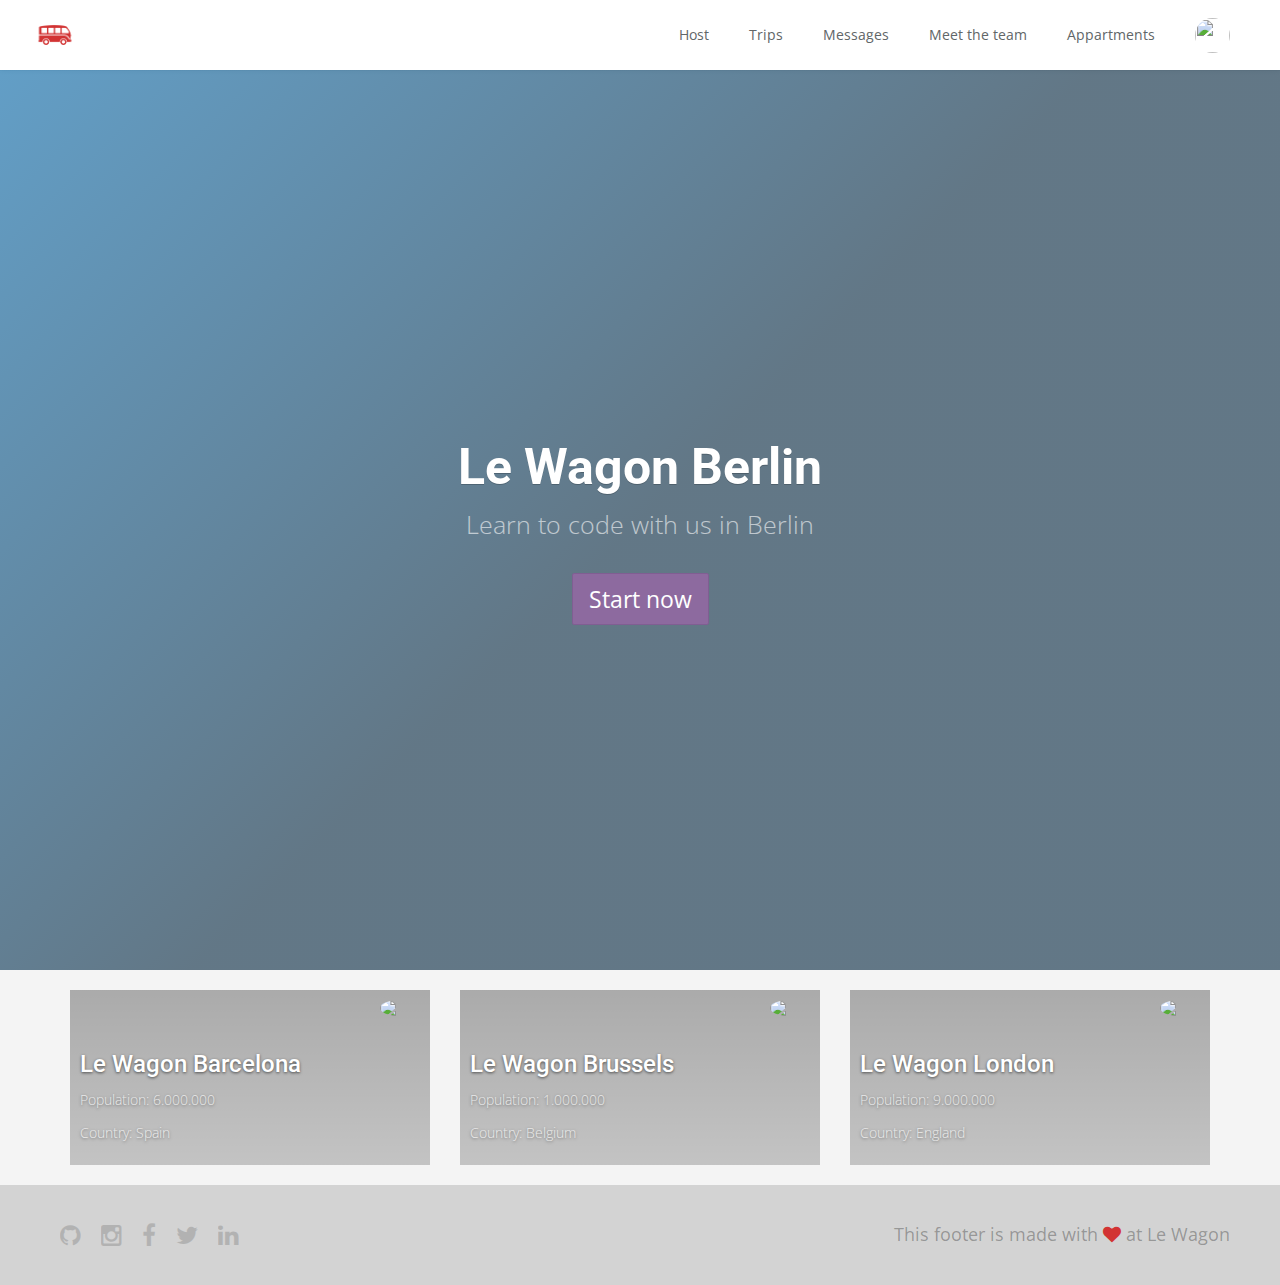
==== commit 296b668a: "Automated commit at 2017-11-20 21:25:19 UTC by middleman-deploy 2.0.0-alpha" ====
--- a/index.html
+++ b/index.html
@@ -7,7 +7,7 @@
           content="width=device-width, initial-scale=1, shrink-to-fit=no">
     <!-- Use the title from a page's frontmatter if it has one -->
     <title>Le Wagon - Middleman</title>
-    <link href="stylesheets/application-66e5d631.css" rel="stylesheet" />
+    <link href="stylesheets/application-19aaea90.css" rel="stylesheet" />
     <script src="javascripts/application-93de88c9.js"></script>
     <link href="images/favicon-f15af148.png" rel="icon" type="image/png" />
   </head>
@@ -25,11 +25,12 @@
     <a href="" class="navbar-wagon-item navbar-wagon-link">Trips</a>
     <a href="" class="navbar-wagon-item navbar-wagon-link">Messages</a>
     <a href="team.html" class="navbar-wagon-item navbar-wagon-link">Meet the team</a>
+    <a href="flats.html" class="navbar-wagon-item navbar-wagon-link">Appartments</a>
 
     <!-- Profile picture with dropdown list -->
     <div class="navbar-wagon-item">
       <div class="dropdown">
-        <img src="https://kitt.lewagon.com/placeholder/users/ssaunier" class="avatar dropdown-toggle" id="navbar-wagon-menu" data-toggle="dropdown">
+        <img src="https://kitt.lewagon.com/placeholder/users/nicolasjonck" class="avatar dropdown-toggle" id="navbar-wagon-menu" data-toggle="dropdown">
         <ul class="dropdown-menu dropdown-menu-right navbar-wagon-dropdown-menu">
           <li><a href="#">Profile</a></li>
           <li><a href="#">Dashboard</a></li>
@@ -52,19 +53,7 @@
   </div>
 </div>
 
-    <div id="home">
-  <div class="home-content">
-    <img src="images/logo-acc9c0ec.png" width="200" alt="Logo" />
-    <p>
-      Middleman is now running!
-    </p>
-    <p class="about">
-      <a href="about.html">More about this template</a>
-    </p>
-  </div>
-</div>
-
-<div class="banner" style="background-image: linear-gradient(-225deg, rgba(0,101,168,0.6) 0%, rgba(0,36,61,0.6) 50%), url('https://kitt.lewagon.com/placeholder/cities/berlin');">
+    <div class="homepage-banner" style="background-image: linear-gradient(-225deg, rgba(0,101,168,0.6) 0%, rgba(0,36,61,0.6) 50%), url('https://kitt.lewagon.com/placeholder/cities/berlin');">
   <div class="banner-content">
     <h1>Le Wagon Berlin</h1>
     <p>Learn to code with us in Berlin</p>
@@ -76,7 +65,7 @@
 <div class="container">
   <div class="row">
       <div class="col-md-4">
-        <div class="card" style="background-image: linear-gradient(rgba(0,0,0,0.3), rgba(0,0,0,0.2)), url('https://kitt.lewagon.com/placeholder/cities/Barcelona');">
+        <div class="card" style="background-image: linear-gradient(rgba(0,0,0,0.3), rgba(0,0,0,0.2)), url('https://kitt.lewagon.com/placeholder/cities/barcelona');">
           <div class="card-description">
             <h2>Le Wagon Barcelona</h2>
             <p>Population: 6.000.000</p>
@@ -87,7 +76,7 @@
         </div>
       </div>
       <div class="col-md-4">
-        <div class="card" style="background-image: linear-gradient(rgba(0,0,0,0.3), rgba(0,0,0,0.2)), url('https://kitt.lewagon.com/placeholder/cities/Brussels');">
+        <div class="card" style="background-image: linear-gradient(rgba(0,0,0,0.3), rgba(0,0,0,0.2)), url('https://kitt.lewagon.com/placeholder/cities/brussels');">
           <div class="card-description">
             <h2>Le Wagon Brussels</h2>
             <p>Population: 1.000.000</p>
@@ -98,7 +87,7 @@
         </div>
       </div>
       <div class="col-md-4">
-        <div class="card" style="background-image: linear-gradient(rgba(0,0,0,0.3), rgba(0,0,0,0.2)), url('https://kitt.lewagon.com/placeholder/cities/London');">
+        <div class="card" style="background-image: linear-gradient(rgba(0,0,0,0.3), rgba(0,0,0,0.2)), url('https://kitt.lewagon.com/placeholder/cities/london');">
           <div class="card-description">
             <h2>Le Wagon London</h2>
             <p>Population: 9.000.000</p>
--- a/stylesheets/application-19aaea90.css
+++ b/stylesheets/application-19aaea90.css
@@ -0,0 +1,8 @@
+@import url("https://fonts.googleapis.com/css?family=Open+Sans:400,300,700|Raleway:400,100,300,700,500|Roboto: 300, 400");/*!
+ * Bootstrap v3.3.7 (http://getbootstrap.com)
+ * Copyright 2011-2016 Twitter, Inc.
+ * Licensed under MIT (https://github.com/twbs/bootstrap/blob/master/LICENSE)
+ *//*! normalize.css v3.0.3 | MIT License | github.com/necolas/normalize.css */html{font-family:sans-serif;-ms-text-size-adjust:100%;-webkit-text-size-adjust:100%}body{margin:0}article,aside,details,figcaption,figure,footer,header,hgroup,main,menu,nav,section,summary{display:block}audio,canvas,progress,video{display:inline-block;vertical-align:baseline}audio:not([controls]){display:none;height:0}[hidden],template{display:none}a{background-color:transparent}a:active,a:hover{outline:0}abbr[title]{border-bottom:1px dotted}b,strong{font-weight:bold}dfn{font-style:italic}h1{font-size:2em;margin:0.67em 0}mark{background:#ff0;color:#000}small{font-size:80%}sub,sup{font-size:75%;line-height:0;position:relative;vertical-align:baseline}sup{top:-0.5em}sub{bottom:-0.25em}img{border:0}svg:not(:root){overflow:hidden}figure{margin:1em 40px}hr{-webkit-box-sizing:content-box;box-sizing:content-box;height:0}pre{overflow:auto}code,kbd,pre,samp{font-family:monospace, monospace;font-size:1em}button,input,optgroup,select,textarea{color:inherit;font:inherit;margin:0}button{overflow:visible}button,select{text-transform:none}button,html input[type="button"],input[type="reset"],input[type="submit"]{-webkit-appearance:button;cursor:pointer}button[disabled],html input[disabled]{cursor:default}button::-moz-focus-inner,input::-moz-focus-inner{border:0;padding:0}input{line-height:normal}input[type="checkbox"],input[type="radio"]{-webkit-box-sizing:border-box;box-sizing:border-box;padding:0}input[type="number"]::-webkit-inner-spin-button,input[type="number"]::-webkit-outer-spin-button{height:auto}input[type="search"]{-webkit-appearance:textfield;-webkit-box-sizing:content-box;box-sizing:content-box}input[type="search"]::-webkit-search-cancel-button,input[type="search"]::-webkit-search-decoration{-webkit-appearance:none}fieldset{border:1px solid #c0c0c0;margin:0 2px;padding:0.35em 0.625em 0.75em}legend{border:0;padding:0}textarea{overflow:auto}optgroup{font-weight:bold}table{border-collapse:collapse;border-spacing:0}td,th{padding:0}/*! Source: https://github.com/h5bp/html5-boilerplate/blob/master/src/css/main.css */@media print{*,*:before,*:after{background:transparent !important;color:#000 !important;-webkit-box-shadow:none !important;box-shadow:none !important;text-shadow:none !important}a,a:visited{text-decoration:underline}a[href]:after{content:" (" attr(href) ")"}abbr[title]:after{content:" (" attr(title) ")"}a[href^="#"]:after,a[href^="javascript:"]:after{content:""}pre,blockquote{border:1px solid #999;page-break-inside:avoid}thead{display:table-header-group}tr,img{page-break-inside:avoid}img{max-width:100% !important}p,h2,h3{orphans:3;widows:3}h2,h3{page-break-after:avoid}.navbar{display:none}.btn>.caret,.dropup>.btn>.caret{border-top-color:#000 !important}.label{border:1px solid #000}.table{border-collapse:collapse !important}.table td,.table th{background-color:#fff !important}.table-bordered th,.table-bordered td{border:1px solid #ddd !important}}@font-face{font-family:'Glyphicons Halflings';src:url("../assets/bootstrap/glyphicons-halflings-regular-86b6f62b.eot");src:url("../assets/bootstrap/glyphicons-halflings-regular-86b6f62b.eot?#iefix") format("embedded-opentype"),url("../assets/bootstrap/glyphicons-halflings-regular-ca35b697.woff2") format("woff2"),url("../assets/bootstrap/glyphicons-halflings-regular-278e49a8.woff") format("woff"),url("../assets/bootstrap/glyphicons-halflings-regular-44bc1850.ttf") format("truetype"),url("../assets/bootstrap/glyphicons-halflings-regular-de51a849.svg#glyphicons_halflingsregular") format("svg")}.glyphicon{position:relative;top:1px;display:inline-block;font-family:'Glyphicons Halflings';font-style:normal;font-weight:normal;line-height:1;-webkit-font-smoothing:antialiased;-moz-osx-font-smoothing:grayscale}.glyphicon-asterisk:before{content:"\002a"}.glyphicon-plus:before{content:"\002b"}.glyphicon-euro:before,.glyphicon-eur:before{content:"\20ac"}.glyphicon-minus:before{content:"\2212"}.glyphicon-cloud:before{content:"\2601"}.glyphicon-envelope:before{content:"\2709"}.glyphicon-pencil:before{content:"\270f"}.glyphicon-glass:before{content:"\e001"}.glyphicon-music:before{content:"\e002"}.glyphicon-search:before{content:"\e003"}.glyphicon-heart:before{content:"\e005"}.glyphicon-star:before{content:"\e006"}.glyphicon-star-empty:before{content:"\e007"}.glyphicon-user:before{content:"\e008"}.glyphicon-film:before{content:"\e009"}.glyphicon-th-large:before{content:"\e010"}.glyphicon-th:before{content:"\e011"}.glyphicon-th-list:before{content:"\e012"}.glyphicon-ok:before{content:"\e013"}.glyphicon-remove:before{content:"\e014"}.glyphicon-zoom-in:before{content:"\e015"}.glyphicon-zoom-out:before{content:"\e016"}.glyphicon-off:before{content:"\e017"}.glyphicon-signal:before{content:"\e018"}.glyphicon-cog:before{content:"\e019"}.glyphicon-trash:before{content:"\e020"}.glyphicon-home:before{content:"\e021"}.glyphicon-file:before{content:"\e022"}.glyphicon-time:before{content:"\e023"}.glyphicon-road:before{content:"\e024"}.glyphicon-download-alt:before{content:"\e025"}.glyphicon-download:before{content:"\e026"}.glyphicon-upload:before{content:"\e027"}.glyphicon-inbox:before{content:"\e028"}.glyphicon-play-circle:before{content:"\e029"}.glyphicon-repeat:before{content:"\e030"}.glyphicon-refresh:before{content:"\e031"}.glyphicon-list-alt:before{content:"\e032"}.glyphicon-lock:before{content:"\e033"}.glyphicon-flag:before{content:"\e034"}.glyphicon-headphones:before{content:"\e035"}.glyphicon-volume-off:before{content:"\e036"}.glyphicon-volume-down:before{content:"\e037"}.glyphicon-volume-up:before{content:"\e038"}.glyphicon-qrcode:before{content:"\e039"}.glyphicon-barcode:before{content:"\e040"}.glyphicon-tag:before{content:"\e041"}.glyphicon-tags:before{content:"\e042"}.glyphicon-book:before{content:"\e043"}.glyphicon-bookmark:before{content:"\e044"}.glyphicon-print:before{content:"\e045"}.glyphicon-camera:before{content:"\e046"}.glyphicon-font:before{content:"\e047"}.glyphicon-bold:before{content:"\e048"}.glyphicon-italic:before{content:"\e049"}.glyphicon-text-height:before{content:"\e050"}.glyphicon-text-width:before{content:"\e051"}.glyphicon-align-left:before{content:"\e052"}.glyphicon-align-center:before{content:"\e053"}.glyphicon-align-right:before{content:"\e054"}.glyphicon-align-justify:before{content:"\e055"}.glyphicon-list:before{content:"\e056"}.glyphicon-indent-left:before{content:"\e057"}.glyphicon-indent-right:before{content:"\e058"}.glyphicon-facetime-video:before{content:"\e059"}.glyphicon-picture:before{content:"\e060"}.glyphicon-map-marker:before{content:"\e062"}.glyphicon-adjust:before{content:"\e063"}.glyphicon-tint:before{content:"\e064"}.glyphicon-edit:before{content:"\e065"}.glyphicon-share:before{content:"\e066"}.glyphicon-check:before{content:"\e067"}.glyphicon-move:before{content:"\e068"}.glyphicon-step-backward:before{content:"\e069"}.glyphicon-fast-backward:before{content:"\e070"}.glyphicon-backward:before{content:"\e071"}.glyphicon-play:before{content:"\e072"}.glyphicon-pause:before{content:"\e073"}.glyphicon-stop:before{content:"\e074"}.glyphicon-forward:before{content:"\e075"}.glyphicon-fast-forward:before{content:"\e076"}.glyphicon-step-forward:before{content:"\e077"}.glyphicon-eject:before{content:"\e078"}.glyphicon-chevron-left:before{content:"\e079"}.glyphicon-chevron-right:before{content:"\e080"}.glyphicon-plus-sign:before{content:"\e081"}.glyphicon-minus-sign:before{content:"\e082"}.glyphicon-remove-sign:before{content:"\e083"}.glyphicon-ok-sign:before{content:"\e084"}.glyphicon-question-sign:before{content:"\e085"}.glyphicon-info-sign:before{content:"\e086"}.glyphicon-screenshot:before{content:"\e087"}.glyphicon-remove-circle:before{content:"\e088"}.glyphicon-ok-circle:before{content:"\e089"}.glyphicon-ban-circle:before{content:"\e090"}.glyphicon-arrow-left:before{content:"\e091"}.glyphicon-arrow-right:before{content:"\e092"}.glyphicon-arrow-up:before{content:"\e093"}.glyphicon-arrow-down:before{content:"\e094"}.glyphicon-share-alt:before{content:"\e095"}.glyphicon-resize-full:before{content:"\e096"}.glyphicon-resize-small:before{content:"\e097"}.glyphicon-exclamation-sign:before{content:"\e101"}.glyphicon-gift:before{content:"\e102"}.glyphicon-leaf:before{content:"\e103"}.glyphicon-fire:before{content:"\e104"}.glyphicon-eye-open:before{content:"\e105"}.glyphicon-eye-close:before{content:"\e106"}.glyphicon-warning-sign:before{content:"\e107"}.glyphicon-plane:before{content:"\e108"}.glyphicon-calendar:before{content:"\e109"}.glyphicon-random:before{content:"\e110"}.glyphicon-comment:before{content:"\e111"}.glyphicon-magnet:before{content:"\e112"}.glyphicon-chevron-up:before{content:"\e113"}.glyphicon-chevron-down:before{content:"\e114"}.glyphicon-retweet:before{content:"\e115"}.glyphicon-shopping-cart:before{content:"\e116"}.glyphicon-folder-close:before{content:"\e117"}.glyphicon-folder-open:before{content:"\e118"}.glyphicon-resize-vertical:before{content:"\e119"}.glyphicon-resize-horizontal:before{content:"\e120"}.glyphicon-hdd:before{content:"\e121"}.glyphicon-bullhorn:before{content:"\e122"}.glyphicon-bell:before{content:"\e123"}.glyphicon-certificate:before{content:"\e124"}.glyphicon-thumbs-up:before{content:"\e125"}.glyphicon-thumbs-down:before{content:"\e126"}.glyphicon-hand-right:before{content:"\e127"}.glyphicon-hand-left:before{content:"\e128"}.glyphicon-hand-up:before{content:"\e129"}.glyphicon-hand-down:before{content:"\e130"}.glyphicon-circle-arrow-right:before{content:"\e131"}.glyphicon-circle-arrow-left:before{content:"\e132"}.glyphicon-circle-arrow-up:before{content:"\e133"}.glyphicon-circle-arrow-down:before{content:"\e134"}.glyphicon-globe:before{content:"\e135"}.glyphicon-wrench:before{content:"\e136"}.glyphicon-tasks:before{content:"\e137"}.glyphicon-filter:before{content:"\e138"}.glyphicon-briefcase:before{content:"\e139"}.glyphicon-fullscreen:before{content:"\e140"}.glyphicon-dashboard:before{content:"\e141"}.glyphicon-paperclip:before{content:"\e142"}.glyphicon-heart-empty:before{content:"\e143"}.glyphicon-link:before{content:"\e144"}.glyphicon-phone:before{content:"\e145"}.glyphicon-pushpin:before{content:"\e146"}.glyphicon-usd:before{content:"\e148"}.glyphicon-gbp:before{content:"\e149"}.glyphicon-sort:before{content:"\e150"}.glyphicon-sort-by-alphabet:before{content:"\e151"}.glyphicon-sort-by-alphabet-alt:before{content:"\e152"}.glyphicon-sort-by-order:before{content:"\e153"}.glyphicon-sort-by-order-alt:before{content:"\e154"}.glyphicon-sort-by-attributes:before{content:"\e155"}.glyphicon-sort-by-attributes-alt:before{content:"\e156"}.glyphicon-unchecked:before{content:"\e157"}.glyphicon-expand:before{content:"\e158"}.glyphicon-collapse-down:before{content:"\e159"}.glyphicon-collapse-up:before{content:"\e160"}.glyphicon-log-in:before{content:"\e161"}.glyphicon-flash:before{content:"\e162"}.glyphicon-log-out:before{content:"\e163"}.glyphicon-new-window:before{content:"\e164"}.glyphicon-record:before{content:"\e165"}.glyphicon-save:before{content:"\e166"}.glyphicon-open:before{content:"\e167"}.glyphicon-saved:before{content:"\e168"}.glyphicon-import:before{content:"\e169"}.glyphicon-export:before{content:"\e170"}.glyphicon-send:before{content:"\e171"}.glyphicon-floppy-disk:before{content:"\e172"}.glyphicon-floppy-saved:before{content:"\e173"}.glyphicon-floppy-remove:before{content:"\e174"}.glyphicon-floppy-save:before{content:"\e175"}.glyphicon-floppy-open:before{content:"\e176"}.glyphicon-credit-card:before{content:"\e177"}.glyphicon-transfer:before{content:"\e178"}.glyphicon-cutlery:before{content:"\e179"}.glyphicon-header:before{content:"\e180"}.glyphicon-compressed:before{content:"\e181"}.glyphicon-earphone:before{content:"\e182"}.glyphicon-phone-alt:before{content:"\e183"}.glyphicon-tower:before{content:"\e184"}.glyphicon-stats:before{content:"\e185"}.glyphicon-sd-video:before{content:"\e186"}.glyphicon-hd-video:before{content:"\e187"}.glyphicon-subtitles:before{content:"\e188"}.glyphicon-sound-stereo:before{content:"\e189"}.glyphicon-sound-dolby:before{content:"\e190"}.glyphicon-sound-5-1:before{content:"\e191"}.glyphicon-sound-6-1:before{content:"\e192"}.glyphicon-sound-7-1:before{content:"\e193"}.glyphicon-copyright-mark:before{content:"\e194"}.glyphicon-registration-mark:before{content:"\e195"}.glyphicon-cloud-download:before{content:"\e197"}.glyphicon-cloud-upload:before{content:"\e198"}.glyphicon-tree-conifer:before{content:"\e199"}.glyphicon-tree-deciduous:before{content:"\e200"}.glyphicon-cd:before{content:"\e201"}.glyphicon-save-file:before{content:"\e202"}.glyphicon-open-file:before{content:"\e203"}.glyphicon-level-up:before{content:"\e204"}.glyphicon-copy:before{content:"\e205"}.glyphicon-paste:before{content:"\e206"}.glyphicon-alert:before{content:"\e209"}.glyphicon-equalizer:before{content:"\e210"}.glyphicon-king:before{content:"\e211"}.glyphicon-queen:before{content:"\e212"}.glyphicon-pawn:before{content:"\e213"}.glyphicon-bishop:before{content:"\e214"}.glyphicon-knight:before{content:"\e215"}.glyphicon-baby-formula:before{content:"\e216"}.glyphicon-tent:before{content:"\26fa"}.glyphicon-blackboard:before{content:"\e218"}.glyphicon-bed:before{content:"\e219"}.glyphicon-apple:before{content:"\f8ff"}.glyphicon-erase:before{content:"\e221"}.glyphicon-hourglass:before{content:"\231b"}.glyphicon-lamp:before{content:"\e223"}.glyphicon-duplicate:before{content:"\e224"}.glyphicon-piggy-bank:before{content:"\e225"}.glyphicon-scissors:before{content:"\e226"}.glyphicon-bitcoin:before{content:"\e227"}.glyphicon-btc:before{content:"\e227"}.glyphicon-xbt:before{content:"\e227"}.glyphicon-yen:before{content:"\00a5"}.glyphicon-jpy:before{content:"\00a5"}.glyphicon-ruble:before{content:"\20bd"}.glyphicon-rub:before{content:"\20bd"}.glyphicon-scale:before{content:"\e230"}.glyphicon-ice-lolly:before{content:"\e231"}.glyphicon-ice-lolly-tasted:before{content:"\e232"}.glyphicon-education:before{content:"\e233"}.glyphicon-option-horizontal:before{content:"\e234"}.glyphicon-option-vertical:before{content:"\e235"}.glyphicon-menu-hamburger:before{content:"\e236"}.glyphicon-modal-window:before{content:"\e237"}.glyphicon-oil:before{content:"\e238"}.glyphicon-grain:before{content:"\e239"}.glyphicon-sunglasses:before{content:"\e240"}.glyphicon-text-size:before{content:"\e241"}.glyphicon-text-color:before{content:"\e242"}.glyphicon-text-background:before{content:"\e243"}.glyphicon-object-align-top:before{content:"\e244"}.glyphicon-object-align-bottom:before{content:"\e245"}.glyphicon-object-align-horizontal:before{content:"\e246"}.glyphicon-object-align-left:before{content:"\e247"}.glyphicon-object-align-vertical:before{content:"\e248"}.glyphicon-object-align-right:before{content:"\e249"}.glyphicon-triangle-right:before{content:"\e250"}.glyphicon-triangle-left:before{content:"\e251"}.glyphicon-triangle-bottom:before{content:"\e252"}.glyphicon-triangle-top:before{content:"\e253"}.glyphicon-console:before{content:"\e254"}.glyphicon-superscript:before{content:"\e255"}.glyphicon-subscript:before{content:"\e256"}.glyphicon-menu-left:before{content:"\e257"}.glyphicon-menu-right:before{content:"\e258"}.glyphicon-menu-down:before{content:"\e259"}.glyphicon-menu-up:before{content:"\e260"}*{-webkit-box-sizing:border-box;box-sizing:border-box}*:before,*:after{-webkit-box-sizing:border-box;box-sizing:border-box}html{font-size:10px;-webkit-tap-highlight-color:transparent}body{font-family:"Open Sans", "Helvetica", "sans-serif";font-size:18px;line-height:1.42857143;color:#333333;background-color:#F4F4F4}input,button,select,textarea{font-family:inherit;font-size:inherit;line-height:inherit}a{color:#8D6A9F;text-decoration:none}a:hover,a:focus{color:#654a73;text-decoration:underline}a:focus{outline:5px auto -webkit-focus-ring-color;outline-offset:-2px}figure{margin:0}img{vertical-align:middle}.img-responsive{display:block;max-width:100%;height:auto}.img-rounded{border-radius:2px}.img-thumbnail{padding:4px;line-height:1.42857143;background-color:#F4F4F4;border:1px solid #ddd;border-radius:2px;-webkit-transition:all 0.2s ease-in-out;transition:all 0.2s ease-in-out;display:inline-block;max-width:100%;height:auto}.img-circle{border-radius:50%}hr{margin-top:25px;margin-bottom:25px;border:0;border-top:1px solid #eeeeee}.sr-only{position:absolute;width:1px;height:1px;margin:-1px;padding:0;overflow:hidden;clip:rect(0, 0, 0, 0);border:0}.sr-only-focusable:active,.sr-only-focusable:focus{position:static;width:auto;height:auto;margin:0;overflow:visible;clip:auto}[role="button"]{cursor:pointer}h1,h2,h3,h4,h5,h6,.h1,.h2,.h3,.h4,.h5,.h6{font-family:"Roboto", "Helvetica", "sans-serif";font-weight:500;line-height:1.1;color:inherit}h1 small,h1 .small,h2 small,h2 .small,h3 small,h3 .small,h4 small,h4 .small,h5 small,h5 .small,h6 small,h6 .small,.h1 small,.h1 .small,.h2 small,.h2 .small,.h3 small,.h3 .small,.h4 small,.h4 .small,.h5 small,.h5 .small,.h6 small,.h6 .small{font-weight:normal;line-height:1;color:#777777}h1,.h1,h2,.h2,h3,.h3{margin-top:25px;margin-bottom:12.5px}h1 small,h1 .small,.h1 small,.h1 .small,h2 small,h2 .small,.h2 small,.h2 .small,h3 small,h3 .small,.h3 small,.h3 .small{font-size:65%}h4,.h4,h5,.h5,h6,.h6{margin-top:12.5px;margin-bottom:12.5px}h4 small,h4 .small,.h4 small,.h4 .small,h5 small,h5 .small,.h5 small,.h5 .small,h6 small,h6 .small,.h6 small,.h6 .small{font-size:75%}h1,.h1{font-size:46px}h2,.h2{font-size:38px}h3,.h3{font-size:31px}h4,.h4{font-size:23px}h5,.h5{font-size:18px}h6,.h6{font-size:16px}p{margin:0 0 12.5px}.lead{margin-bottom:25px;font-size:20px;font-weight:300;line-height:1.4}@media (min-width: 768px){.lead{font-size:27px}}small,.small{font-size:88%}mark,.mark{background-color:#fcf8e3;padding:.2em}.text-left{text-align:left}.text-right{text-align:right}.text-center{text-align:center}.text-justify{text-align:justify}.text-nowrap{white-space:nowrap}.text-lowercase{text-transform:lowercase}.text-uppercase,.initialism{text-transform:uppercase}.text-capitalize{text-transform:capitalize}.text-muted{color:#777777}.text-primary{color:#8D6A9F}a.text-primary:hover,a.text-primary:focus{color:#725482}.text-success{color:#3c763d}a.text-success:hover,a.text-success:focus{color:#2b542c}.text-info{color:#31708f}a.text-info:hover,a.text-info:focus{color:#245269}.text-warning{color:#8a6d3b}a.text-warning:hover,a.text-warning:focus{color:#66512c}.text-danger{color:#a94442}a.text-danger:hover,a.text-danger:focus{color:#843534}.bg-primary{color:#fff}.bg-primary{background-color:#8D6A9F}a.bg-primary:hover,a.bg-primary:focus{background-color:#725482}.bg-success{background-color:#dff0d8}a.bg-success:hover,a.bg-success:focus{background-color:#c1e2b3}.bg-info{background-color:#d9edf7}a.bg-info:hover,a.bg-info:focus{background-color:#afd9ee}.bg-warning{background-color:#fcf8e3}a.bg-warning:hover,a.bg-warning:focus{background-color:#f7ecb5}.bg-danger{background-color:#f2dede}a.bg-danger:hover,a.bg-danger:focus{background-color:#e4b9b9}.page-header{padding-bottom:11.5px;margin:50px 0 25px;border-bottom:1px solid #eeeeee}ul,ol{margin-top:0;margin-bottom:12.5px}ul ul,ul ol,ol ul,ol ol{margin-bottom:0}.list-unstyled{padding-left:0;list-style:none}.list-inline{padding-left:0;list-style:none;margin-left:-5px}.list-inline>li{display:inline-block;padding-left:5px;padding-right:5px}dl{margin-top:0;margin-bottom:25px}dt,dd{line-height:1.42857143}dt{font-weight:bold}dd{margin-left:0}.dl-horizontal dd:before,.dl-horizontal dd:after{content:" ";display:table}.dl-horizontal dd:after{clear:both}@media (min-width: 768px){.dl-horizontal dt{float:left;width:160px;clear:left;text-align:right;overflow:hidden;text-overflow:ellipsis;white-space:nowrap}.dl-horizontal dd{margin-left:180px}}abbr[title],abbr[data-original-title]{cursor:help;border-bottom:1px dotted #777777}.initialism{font-size:90%}blockquote{padding:12.5px 25px;margin:0 0 25px;font-size:22.5px;border-left:5px solid #eeeeee}blockquote p:last-child,blockquote ul:last-child,blockquote ol:last-child{margin-bottom:0}blockquote footer,blockquote small,blockquote .small{display:block;font-size:80%;line-height:1.42857143;color:#777777}blockquote footer:before,blockquote small:before,blockquote .small:before{content:'\2014 \00A0'}.blockquote-reverse,blockquote.pull-right{padding-right:15px;padding-left:0;border-right:5px solid #eeeeee;border-left:0;text-align:right}.blockquote-reverse footer:before,.blockquote-reverse small:before,.blockquote-reverse .small:before,blockquote.pull-right footer:before,blockquote.pull-right small:before,blockquote.pull-right .small:before{content:''}.blockquote-reverse footer:after,.blockquote-reverse small:after,.blockquote-reverse .small:after,blockquote.pull-right footer:after,blockquote.pull-right small:after,blockquote.pull-right .small:after{content:'\00A0 \2014'}address{margin-bottom:25px;font-style:normal;line-height:1.42857143}code,kbd,pre,samp{font-family:Menlo, Monaco, Consolas, "Courier New", monospace}code{padding:2px 4px;font-size:90%;color:#c7254e;background-color:#f9f2f4;border-radius:2px}kbd{padding:2px 4px;font-size:90%;color:#fff;background-color:#333;border-radius:2px;-webkit-box-shadow:inset 0 -1px 0 rgba(0,0,0,0.25);box-shadow:inset 0 -1px 0 rgba(0,0,0,0.25)}kbd kbd{padding:0;font-size:100%;font-weight:bold;-webkit-box-shadow:none;box-shadow:none}pre{display:block;padding:12px;margin:0 0 12.5px;font-size:17px;line-height:1.42857143;word-break:break-all;word-wrap:break-word;color:#333333;background-color:#f5f5f5;border:1px solid #ccc;border-radius:2px}pre code{padding:0;font-size:inherit;color:inherit;white-space:pre-wrap;background-color:transparent;border-radius:0}.pre-scrollable{max-height:340px;overflow-y:scroll}.container{margin-right:auto;margin-left:auto;padding-left:15px;padding-right:15px}.container:before,.container:after{content:" ";display:table}.container:after{clear:both}@media (min-width: 768px){.container{width:750px}}@media (min-width: 992px){.container{width:970px}}@media (min-width: 1200px){.container{width:1170px}}.container-fluid{margin-right:auto;margin-left:auto;padding-left:15px;padding-right:15px}.container-fluid:before,.container-fluid:after{content:" ";display:table}.container-fluid:after{clear:both}.row{margin-left:-15px;margin-right:-15px}.row:before,.row:after{content:" ";display:table}.row:after{clear:both}.col-xs-1,.col-sm-1,.col-md-1,.col-lg-1,.col-xs-2,.col-sm-2,.col-md-2,.col-lg-2,.col-xs-3,.col-sm-3,.col-md-3,.col-lg-3,.col-xs-4,.col-sm-4,.col-md-4,.col-lg-4,.col-xs-5,.col-sm-5,.col-md-5,.col-lg-5,.col-xs-6,.col-sm-6,.col-md-6,.col-lg-6,.col-xs-7,.col-sm-7,.col-md-7,.col-lg-7,.col-xs-8,.col-sm-8,.col-md-8,.col-lg-8,.col-xs-9,.col-sm-9,.col-md-9,.col-lg-9,.col-xs-10,.col-sm-10,.col-md-10,.col-lg-10,.col-xs-11,.col-sm-11,.col-md-11,.col-lg-11,.col-xs-12,.col-sm-12,.col-md-12,.col-lg-12{position:relative;min-height:1px;padding-left:15px;padding-right:15px}.col-xs-1,.col-xs-2,.col-xs-3,.col-xs-4,.col-xs-5,.col-xs-6,.col-xs-7,.col-xs-8,.col-xs-9,.col-xs-10,.col-xs-11,.col-xs-12{float:left}.col-xs-1{width:8.33333333%}.col-xs-2{width:16.66666667%}.col-xs-3{width:25%}.col-xs-4{width:33.33333333%}.col-xs-5{width:41.66666667%}.col-xs-6{width:50%}.col-xs-7{width:58.33333333%}.col-xs-8{width:66.66666667%}.col-xs-9{width:75%}.col-xs-10{width:83.33333333%}.col-xs-11{width:91.66666667%}.col-xs-12{width:100%}.col-xs-pull-0{right:auto}.col-xs-pull-1{right:8.33333333%}.col-xs-pull-2{right:16.66666667%}.col-xs-pull-3{right:25%}.col-xs-pull-4{right:33.33333333%}.col-xs-pull-5{right:41.66666667%}.col-xs-pull-6{right:50%}.col-xs-pull-7{right:58.33333333%}.col-xs-pull-8{right:66.66666667%}.col-xs-pull-9{right:75%}.col-xs-pull-10{right:83.33333333%}.col-xs-pull-11{right:91.66666667%}.col-xs-pull-12{right:100%}.col-xs-push-0{left:auto}.col-xs-push-1{left:8.33333333%}.col-xs-push-2{left:16.66666667%}.col-xs-push-3{left:25%}.col-xs-push-4{left:33.33333333%}.col-xs-push-5{left:41.66666667%}.col-xs-push-6{left:50%}.col-xs-push-7{left:58.33333333%}.col-xs-push-8{left:66.66666667%}.col-xs-push-9{left:75%}.col-xs-push-10{left:83.33333333%}.col-xs-push-11{left:91.66666667%}.col-xs-push-12{left:100%}.col-xs-offset-0{margin-left:0%}.col-xs-offset-1{margin-left:8.33333333%}.col-xs-offset-2{margin-left:16.66666667%}.col-xs-offset-3{margin-left:25%}.col-xs-offset-4{margin-left:33.33333333%}.col-xs-offset-5{margin-left:41.66666667%}.col-xs-offset-6{margin-left:50%}.col-xs-offset-7{margin-left:58.33333333%}.col-xs-offset-8{margin-left:66.66666667%}.col-xs-offset-9{margin-left:75%}.col-xs-offset-10{margin-left:83.33333333%}.col-xs-offset-11{margin-left:91.66666667%}.col-xs-offset-12{margin-left:100%}@media (min-width: 768px){.col-sm-1,.col-sm-2,.col-sm-3,.col-sm-4,.col-sm-5,.col-sm-6,.col-sm-7,.col-sm-8,.col-sm-9,.col-sm-10,.col-sm-11,.col-sm-12{float:left}.col-sm-1{width:8.33333333%}.col-sm-2{width:16.66666667%}.col-sm-3{width:25%}.col-sm-4{width:33.33333333%}.col-sm-5{width:41.66666667%}.col-sm-6{width:50%}.col-sm-7{width:58.33333333%}.col-sm-8{width:66.66666667%}.col-sm-9{width:75%}.col-sm-10{width:83.33333333%}.col-sm-11{width:91.66666667%}.col-sm-12{width:100%}.col-sm-pull-0{right:auto}.col-sm-pull-1{right:8.33333333%}.col-sm-pull-2{right:16.66666667%}.col-sm-pull-3{right:25%}.col-sm-pull-4{right:33.33333333%}.col-sm-pull-5{right:41.66666667%}.col-sm-pull-6{right:50%}.col-sm-pull-7{right:58.33333333%}.col-sm-pull-8{right:66.66666667%}.col-sm-pull-9{right:75%}.col-sm-pull-10{right:83.33333333%}.col-sm-pull-11{right:91.66666667%}.col-sm-pull-12{right:100%}.col-sm-push-0{left:auto}.col-sm-push-1{left:8.33333333%}.col-sm-push-2{left:16.66666667%}.col-sm-push-3{left:25%}.col-sm-push-4{left:33.33333333%}.col-sm-push-5{left:41.66666667%}.col-sm-push-6{left:50%}.col-sm-push-7{left:58.33333333%}.col-sm-push-8{left:66.66666667%}.col-sm-push-9{left:75%}.col-sm-push-10{left:83.33333333%}.col-sm-push-11{left:91.66666667%}.col-sm-push-12{left:100%}.col-sm-offset-0{margin-left:0%}.col-sm-offset-1{margin-left:8.33333333%}.col-sm-offset-2{margin-left:16.66666667%}.col-sm-offset-3{margin-left:25%}.col-sm-offset-4{margin-left:33.33333333%}.col-sm-offset-5{margin-left:41.66666667%}.col-sm-offset-6{margin-left:50%}.col-sm-offset-7{margin-left:58.33333333%}.col-sm-offset-8{margin-left:66.66666667%}.col-sm-offset-9{margin-left:75%}.col-sm-offset-10{margin-left:83.33333333%}.col-sm-offset-11{margin-left:91.66666667%}.col-sm-offset-12{margin-left:100%}}@media (min-width: 992px){.col-md-1,.col-md-2,.col-md-3,.col-md-4,.col-md-5,.col-md-6,.col-md-7,.col-md-8,.col-md-9,.col-md-10,.col-md-11,.col-md-12{float:left}.col-md-1{width:8.33333333%}.col-md-2{width:16.66666667%}.col-md-3{width:25%}.col-md-4{width:33.33333333%}.col-md-5{width:41.66666667%}.col-md-6{width:50%}.col-md-7{width:58.33333333%}.col-md-8{width:66.66666667%}.col-md-9{width:75%}.col-md-10{width:83.33333333%}.col-md-11{width:91.66666667%}.col-md-12{width:100%}.col-md-pull-0{right:auto}.col-md-pull-1{right:8.33333333%}.col-md-pull-2{right:16.66666667%}.col-md-pull-3{right:25%}.col-md-pull-4{right:33.33333333%}.col-md-pull-5{right:41.66666667%}.col-md-pull-6{right:50%}.col-md-pull-7{right:58.33333333%}.col-md-pull-8{right:66.66666667%}.col-md-pull-9{right:75%}.col-md-pull-10{right:83.33333333%}.col-md-pull-11{right:91.66666667%}.col-md-pull-12{right:100%}.col-md-push-0{left:auto}.col-md-push-1{left:8.33333333%}.col-md-push-2{left:16.66666667%}.col-md-push-3{left:25%}.col-md-push-4{left:33.33333333%}.col-md-push-5{left:41.66666667%}.col-md-push-6{left:50%}.col-md-push-7{left:58.33333333%}.col-md-push-8{left:66.66666667%}.col-md-push-9{left:75%}.col-md-push-10{left:83.33333333%}.col-md-push-11{left:91.66666667%}.col-md-push-12{left:100%}.col-md-offset-0{margin-left:0%}.col-md-offset-1{margin-left:8.33333333%}.col-md-offset-2{margin-left:16.66666667%}.col-md-offset-3{margin-left:25%}.col-md-offset-4{margin-left:33.33333333%}.col-md-offset-5{margin-left:41.66666667%}.col-md-offset-6{margin-left:50%}.col-md-offset-7{margin-left:58.33333333%}.col-md-offset-8{margin-left:66.66666667%}.col-md-offset-9{margin-left:75%}.col-md-offset-10{margin-left:83.33333333%}.col-md-offset-11{margin-left:91.66666667%}.col-md-offset-12{margin-left:100%}}@media (min-width: 1200px){.col-lg-1,.col-lg-2,.col-lg-3,.col-lg-4,.col-lg-5,.col-lg-6,.col-lg-7,.col-lg-8,.col-lg-9,.col-lg-10,.col-lg-11,.col-lg-12{float:left}.col-lg-1{width:8.33333333%}.col-lg-2{width:16.66666667%}.col-lg-3{width:25%}.col-lg-4{width:33.33333333%}.col-lg-5{width:41.66666667%}.col-lg-6{width:50%}.col-lg-7{width:58.33333333%}.col-lg-8{width:66.66666667%}.col-lg-9{width:75%}.col-lg-10{width:83.33333333%}.col-lg-11{width:91.66666667%}.col-lg-12{width:100%}.col-lg-pull-0{right:auto}.col-lg-pull-1{right:8.33333333%}.col-lg-pull-2{right:16.66666667%}.col-lg-pull-3{right:25%}.col-lg-pull-4{right:33.33333333%}.col-lg-pull-5{right:41.66666667%}.col-lg-pull-6{right:50%}.col-lg-pull-7{right:58.33333333%}.col-lg-pull-8{right:66.66666667%}.col-lg-pull-9{right:75%}.col-lg-pull-10{right:83.33333333%}.col-lg-pull-11{right:91.66666667%}.col-lg-pull-12{right:100%}.col-lg-push-0{left:auto}.col-lg-push-1{left:8.33333333%}.col-lg-push-2{left:16.66666667%}.col-lg-push-3{left:25%}.col-lg-push-4{left:33.33333333%}.col-lg-push-5{left:41.66666667%}.col-lg-push-6{left:50%}.col-lg-push-7{left:58.33333333%}.col-lg-push-8{left:66.66666667%}.col-lg-push-9{left:75%}.col-lg-push-10{left:83.33333333%}.col-lg-push-11{left:91.66666667%}.col-lg-push-12{left:100%}.col-lg-offset-0{margin-left:0%}.col-lg-offset-1{margin-left:8.33333333%}.col-lg-offset-2{margin-left:16.66666667%}.col-lg-offset-3{margin-left:25%}.col-lg-offset-4{margin-left:33.33333333%}.col-lg-offset-5{margin-left:41.66666667%}.col-lg-offset-6{margin-left:50%}.col-lg-offset-7{margin-left:58.33333333%}.col-lg-offset-8{margin-left:66.66666667%}.col-lg-offset-9{margin-left:75%}.col-lg-offset-10{margin-left:83.33333333%}.col-lg-offset-11{margin-left:91.66666667%}.col-lg-offset-12{margin-left:100%}}table{background-color:transparent}caption{padding-top:8px;padding-bottom:8px;color:#777777;text-align:left}th{text-align:left}.table{width:100%;max-width:100%;margin-bottom:25px}.table>thead>tr>th,.table>thead>tr>td,.table>tbody>tr>th,.table>tbody>tr>td,.table>tfoot>tr>th,.table>tfoot>tr>td{padding:8px;line-height:1.42857143;vertical-align:top;border-top:1px solid #ddd}.table>thead>tr>th{vertical-align:bottom;border-bottom:2px solid #ddd}.table>caption+thead>tr:first-child>th,.table>caption+thead>tr:first-child>td,.table>colgroup+thead>tr:first-child>th,.table>colgroup+thead>tr:first-child>td,.table>thead:first-child>tr:first-child>th,.table>thead:first-child>tr:first-child>td{border-top:0}.table>tbody+tbody{border-top:2px solid #ddd}.table .table{background-color:#F4F4F4}.table-condensed>thead>tr>th,.table-condensed>thead>tr>td,.table-condensed>tbody>tr>th,.table-condensed>tbody>tr>td,.table-condensed>tfoot>tr>th,.table-condensed>tfoot>tr>td{padding:5px}.table-bordered{border:1px solid #ddd}.table-bordered>thead>tr>th,.table-bordered>thead>tr>td,.table-bordered>tbody>tr>th,.table-bordered>tbody>tr>td,.table-bordered>tfoot>tr>th,.table-bordered>tfoot>tr>td{border:1px solid #ddd}.table-bordered>thead>tr>th,.table-bordered>thead>tr>td{border-bottom-width:2px}.table-striped>tbody>tr:nth-of-type(odd){background-color:#f9f9f9}.table-hover>tbody>tr:hover{background-color:#f5f5f5}table col[class*="col-"]{position:static;float:none;display:table-column}table td[class*="col-"],table th[class*="col-"]{position:static;float:none;display:table-cell}.table>thead>tr>td.active,.table>thead>tr>th.active,.table>thead>tr.active>td,.table>thead>tr.active>th,.table>tbody>tr>td.active,.table>tbody>tr>th.active,.table>tbody>tr.active>td,.table>tbody>tr.active>th,.table>tfoot>tr>td.active,.table>tfoot>tr>th.active,.table>tfoot>tr.active>td,.table>tfoot>tr.active>th{background-color:#f5f5f5}.table-hover>tbody>tr>td.active:hover,.table-hover>tbody>tr>th.active:hover,.table-hover>tbody>tr.active:hover>td,.table-hover>tbody>tr:hover>.active,.table-hover>tbody>tr.active:hover>th{background-color:#e8e8e8}.table>thead>tr>td.success,.table>thead>tr>th.success,.table>thead>tr.success>td,.table>thead>tr.success>th,.table>tbody>tr>td.success,.table>tbody>tr>th.success,.table>tbody>tr.success>td,.table>tbody>tr.success>th,.table>tfoot>tr>td.success,.table>tfoot>tr>th.success,.table>tfoot>tr.success>td,.table>tfoot>tr.success>th{background-color:#dff0d8}.table-hover>tbody>tr>td.success:hover,.table-hover>tbody>tr>th.success:hover,.table-hover>tbody>tr.success:hover>td,.table-hover>tbody>tr:hover>.success,.table-hover>tbody>tr.success:hover>th{background-color:#d0e9c6}.table>thead>tr>td.info,.table>thead>tr>th.info,.table>thead>tr.info>td,.table>thead>tr.info>th,.table>tbody>tr>td.info,.table>tbody>tr>th.info,.table>tbody>tr.info>td,.table>tbody>tr.info>th,.table>tfoot>tr>td.info,.table>tfoot>tr>th.info,.table>tfoot>tr.info>td,.table>tfoot>tr.info>th{background-color:#d9edf7}.table-hover>tbody>tr>td.info:hover,.table-hover>tbody>tr>th.info:hover,.table-hover>tbody>tr.info:hover>td,.table-hover>tbody>tr:hover>.info,.table-hover>tbody>tr.info:hover>th{background-color:#c4e3f3}.table>thead>tr>td.warning,.table>thead>tr>th.warning,.table>thead>tr.warning>td,.table>thead>tr.warning>th,.table>tbody>tr>td.warning,.table>tbody>tr>th.warning,.table>tbody>tr.warning>td,.table>tbody>tr.warning>th,.table>tfoot>tr>td.warning,.table>tfoot>tr>th.warning,.table>tfoot>tr.warning>td,.table>tfoot>tr.warning>th{background-color:#fcf8e3}.table-hover>tbody>tr>td.warning:hover,.table-hover>tbody>tr>th.warning:hover,.table-hover>tbody>tr.warning:hover>td,.table-hover>tbody>tr:hover>.warning,.table-hover>tbody>tr.warning:hover>th{background-color:#faf2cc}.table>thead>tr>td.danger,.table>thead>tr>th.danger,.table>thead>tr.danger>td,.table>thead>tr.danger>th,.table>tbody>tr>td.danger,.table>tbody>tr>th.danger,.table>tbody>tr.danger>td,.table>tbody>tr.danger>th,.table>tfoot>tr>td.danger,.table>tfoot>tr>th.danger,.table>tfoot>tr.danger>td,.table>tfoot>tr.danger>th{background-color:#f2dede}.table-hover>tbody>tr>td.danger:hover,.table-hover>tbody>tr>th.danger:hover,.table-hover>tbody>tr.danger:hover>td,.table-hover>tbody>tr:hover>.danger,.table-hover>tbody>tr.danger:hover>th{background-color:#ebcccc}.table-responsive{overflow-x:auto;min-height:0.01%}@media screen and (max-width: 767px){.table-responsive{width:100%;margin-bottom:18.75px;overflow-y:hidden;-ms-overflow-style:-ms-autohiding-scrollbar;border:1px solid #ddd}.table-responsive>.table{margin-bottom:0}.table-responsive>.table>thead>tr>th,.table-responsive>.table>thead>tr>td,.table-responsive>.table>tbody>tr>th,.table-responsive>.table>tbody>tr>td,.table-responsive>.table>tfoot>tr>th,.table-responsive>.table>tfoot>tr>td{white-space:nowrap}.table-responsive>.table-bordered{border:0}.table-responsive>.table-bordered>thead>tr>th:first-child,.table-responsive>.table-bordered>thead>tr>td:first-child,.table-responsive>.table-bordered>tbody>tr>th:first-child,.table-responsive>.table-bordered>tbody>tr>td:first-child,.table-responsive>.table-bordered>tfoot>tr>th:first-child,.table-responsive>.table-bordered>tfoot>tr>td:first-child{border-left:0}.table-responsive>.table-bordered>thead>tr>th:last-child,.table-responsive>.table-bordered>thead>tr>td:last-child,.table-responsive>.table-bordered>tbody>tr>th:last-child,.table-responsive>.table-bordered>tbody>tr>td:last-child,.table-responsive>.table-bordered>tfoot>tr>th:last-child,.table-responsive>.table-bordered>tfoot>tr>td:last-child{border-right:0}.table-responsive>.table-bordered>tbody>tr:last-child>th,.table-responsive>.table-bordered>tbody>tr:last-child>td,.table-responsive>.table-bordered>tfoot>tr:last-child>th,.table-responsive>.table-bordered>tfoot>tr:last-child>td{border-bottom:0}}fieldset{padding:0;margin:0;border:0;min-width:0}legend{display:block;width:100%;padding:0;margin-bottom:25px;font-size:27px;line-height:inherit;color:#333333;border:0;border-bottom:1px solid #e5e5e5}label{display:inline-block;max-width:100%;margin-bottom:5px;font-weight:bold}input[type="search"]{-webkit-box-sizing:border-box;box-sizing:border-box}input[type="radio"],input[type="checkbox"]{margin:4px 0 0;margin-top:1px \9;line-height:normal}input[type="file"]{display:block}input[type="range"]{display:block;width:100%}select[multiple],select[size]{height:auto}input[type="file"]:focus,input[type="radio"]:focus,input[type="checkbox"]:focus{outline:5px auto -webkit-focus-ring-color;outline-offset:-2px}output{display:block;padding-top:7px;font-size:18px;line-height:1.42857143;color:#000000}.form-control{display:block;width:100%;height:39px;padding:6px 12px;font-size:18px;line-height:1.42857143;color:#000000;background-color:#fff;background-image:none;border:1px solid #ccc;border-radius:2px;-webkit-box-shadow:inset 0 1px 1px rgba(0,0,0,0.075);box-shadow:inset 0 1px 1px rgba(0,0,0,0.075);-webkit-transition:border-color ease-in-out 0.15s, box-shadow ease-in-out 0.15s;-webkit-transition:border-color ease-in-out 0.15s, -webkit-box-shadow ease-in-out 0.15s;transition:border-color ease-in-out 0.15s, -webkit-box-shadow ease-in-out 0.15s;transition:border-color ease-in-out 0.15s, box-shadow ease-in-out 0.15s;transition:border-color ease-in-out 0.15s, box-shadow ease-in-out 0.15s, -webkit-box-shadow ease-in-out 0.15s}.form-control:focus{border-color:#66afe9;outline:0;-webkit-box-shadow:inset 0 1px 1px rgba(0,0,0,0.075),0 0 8px rgba(102,175,233,0.6);box-shadow:inset 0 1px 1px rgba(0,0,0,0.075),0 0 8px rgba(102,175,233,0.6)}.form-control::-moz-placeholder{color:#999;opacity:1}.form-control:-ms-input-placeholder{color:#999}.form-control::-webkit-input-placeholder{color:#999}.form-control::-ms-expand{border:0;background-color:transparent}.form-control[disabled],.form-control[readonly],fieldset[disabled] .form-control{background-color:#eeeeee;opacity:1}.form-control[disabled],fieldset[disabled] .form-control{cursor:not-allowed}textarea.form-control{height:auto}input[type="search"]{-webkit-appearance:none}@media screen and (-webkit-min-device-pixel-ratio: 0){input[type="date"].form-control,input[type="time"].form-control,input[type="datetime-local"].form-control,input[type="month"].form-control{line-height:39px}input[type="date"].input-sm,.input-group-sm>input[type="date"].form-control,.input-group-sm>input[type="date"].input-group-addon,.input-group-sm>.input-group-btn>input[type="date"].btn,.input-group-sm input[type="date"],input[type="time"].input-sm,.input-group-sm>input[type="time"].form-control,.input-group-sm>input[type="time"].input-group-addon,.input-group-sm>.input-group-btn>input[type="time"].btn,.input-group-sm input[type="time"],input[type="datetime-local"].input-sm,.input-group-sm>input[type="datetime-local"].form-control,.input-group-sm>input[type="datetime-local"].input-group-addon,.input-group-sm>.input-group-btn>input[type="datetime-local"].btn,.input-group-sm input[type="datetime-local"],input[type="month"].input-sm,.input-group-sm>input[type="month"].form-control,.input-group-sm>input[type="month"].input-group-addon,.input-group-sm>.input-group-btn>input[type="month"].btn,.input-group-sm input[type="month"]{line-height:36px}input[type="date"].input-lg,.input-group-lg>input[type="date"].form-control,.input-group-lg>input[type="date"].input-group-addon,.input-group-lg>.input-group-btn>input[type="date"].btn,.input-group-lg input[type="date"],input[type="time"].input-lg,.input-group-lg>input[type="time"].form-control,.input-group-lg>input[type="time"].input-group-addon,.input-group-lg>.input-group-btn>input[type="time"].btn,.input-group-lg input[type="time"],input[type="datetime-local"].input-lg,.input-group-lg>input[type="datetime-local"].form-control,.input-group-lg>input[type="datetime-local"].input-group-addon,.input-group-lg>.input-group-btn>input[type="datetime-local"].btn,.input-group-lg input[type="datetime-local"],input[type="month"].input-lg,.input-group-lg>input[type="month"].form-control,.input-group-lg>input[type="month"].input-group-addon,.input-group-lg>.input-group-btn>input[type="month"].btn,.input-group-lg input[type="month"]{line-height:53px}}.form-group{margin-bottom:15px}.radio,.checkbox{position:relative;display:block;margin-top:10px;margin-bottom:10px}.radio label,.checkbox label{min-height:25px;padding-left:20px;margin-bottom:0;font-weight:normal;cursor:pointer}.radio input[type="radio"],.radio-inline input[type="radio"],.checkbox input[type="checkbox"],.checkbox-inline input[type="checkbox"]{position:absolute;margin-left:-20px;margin-top:4px \9}.radio+.radio,.checkbox+.checkbox{margin-top:-5px}.radio-inline,.checkbox-inline{position:relative;display:inline-block;padding-left:20px;margin-bottom:0;vertical-align:middle;font-weight:normal;cursor:pointer}.radio-inline+.radio-inline,.checkbox-inline+.checkbox-inline{margin-top:0;margin-left:10px}input[type="radio"][disabled],input[type="radio"].disabled,fieldset[disabled] input[type="radio"],input[type="checkbox"][disabled],input[type="checkbox"].disabled,fieldset[disabled] input[type="checkbox"]{cursor:not-allowed}.radio-inline.disabled,fieldset[disabled] .radio-inline,.checkbox-inline.disabled,fieldset[disabled] .checkbox-inline{cursor:not-allowed}.radio.disabled label,fieldset[disabled] .radio label,.checkbox.disabled label,fieldset[disabled] .checkbox label{cursor:not-allowed}.form-control-static{padding-top:7px;padding-bottom:7px;margin-bottom:0;min-height:43px}.form-control-static.input-lg,.input-group-lg>.form-control-static.form-control,.input-group-lg>.form-control-static.input-group-addon,.input-group-lg>.input-group-btn>.form-control-static.btn,.form-control-static.input-sm,.input-group-sm>.form-control-static.form-control,.input-group-sm>.form-control-static.input-group-addon,.input-group-sm>.input-group-btn>.form-control-static.btn{padding-left:0;padding-right:0}.input-sm,.input-group-sm>.form-control,.input-group-sm>.input-group-addon,.input-group-sm>.input-group-btn>.btn{height:36px;padding:5px 10px;font-size:16px;line-height:1.5;border-radius:2px}select.input-sm,.input-group-sm>select.form-control,.input-group-sm>select.input-group-addon,.input-group-sm>.input-group-btn>select.btn{height:36px;line-height:36px}textarea.input-sm,.input-group-sm>textarea.form-control,.input-group-sm>textarea.input-group-addon,.input-group-sm>.input-group-btn>textarea.btn,select[multiple].input-sm,.input-group-sm>select[multiple].form-control,.input-group-sm>select[multiple].input-group-addon,.input-group-sm>.input-group-btn>select[multiple].btn{height:auto}.form-group-sm .form-control{height:36px;padding:5px 10px;font-size:16px;line-height:1.5;border-radius:2px}.form-group-sm select.form-control{height:36px;line-height:36px}.form-group-sm textarea.form-control,.form-group-sm select[multiple].form-control{height:auto}.form-group-sm .form-control-static{height:36px;min-height:41px;padding:6px 10px;font-size:16px;line-height:1.5}.input-lg,.input-group-lg>.form-control,.input-group-lg>.input-group-addon,.input-group-lg>.input-group-btn>.btn{height:53px;padding:10px 16px;font-size:23px;line-height:1.3333333;border-radius:2px}select.input-lg,.input-group-lg>select.form-control,.input-group-lg>select.input-group-addon,.input-group-lg>.input-group-btn>select.btn{height:53px;line-height:53px}textarea.input-lg,.input-group-lg>textarea.form-control,.input-group-lg>textarea.input-group-addon,.input-group-lg>.input-group-btn>textarea.btn,select[multiple].input-lg,.input-group-lg>select[multiple].form-control,.input-group-lg>select[multiple].input-group-addon,.input-group-lg>.input-group-btn>select[multiple].btn{height:auto}.form-group-lg .form-control{height:53px;padding:10px 16px;font-size:23px;line-height:1.3333333;border-radius:2px}.form-group-lg select.form-control{height:53px;line-height:53px}.form-group-lg textarea.form-control,.form-group-lg select[multiple].form-control{height:auto}.form-group-lg .form-control-static{height:53px;min-height:48px;padding:11px 16px;font-size:23px;line-height:1.3333333}.has-feedback{position:relative}.has-feedback .form-control{padding-right:48.75px}.form-control-feedback{position:absolute;top:0;right:0;z-index:2;display:block;width:39px;height:39px;line-height:39px;text-align:center;pointer-events:none}.input-lg+.form-control-feedback,.input-group-lg>.form-control+.form-control-feedback,.input-group-lg>.input-group-addon+.form-control-feedback,.input-group-lg>.input-group-btn>.btn+.form-control-feedback,.input-group-lg+.form-control-feedback,.form-group-lg .form-control+.form-control-feedback{width:53px;height:53px;line-height:53px}.input-sm+.form-control-feedback,.input-group-sm>.form-control+.form-control-feedback,.input-group-sm>.input-group-addon+.form-control-feedback,.input-group-sm>.input-group-btn>.btn+.form-control-feedback,.input-group-sm+.form-control-feedback,.form-group-sm .form-control+.form-control-feedback{width:36px;height:36px;line-height:36px}.has-success .help-block,.has-success .control-label,.has-success .radio,.has-success .checkbox,.has-success .radio-inline,.has-success .checkbox-inline,.has-success.radio label,.has-success.checkbox label,.has-success.radio-inline label,.has-success.checkbox-inline label{color:#3c763d}.has-success .form-control{border-color:#3c763d;-webkit-box-shadow:inset 0 1px 1px rgba(0,0,0,0.075);box-shadow:inset 0 1px 1px rgba(0,0,0,0.075)}.has-success .form-control:focus{border-color:#2b542c;-webkit-box-shadow:inset 0 1px 1px rgba(0,0,0,0.075),0 0 6px #67b168;box-shadow:inset 0 1px 1px rgba(0,0,0,0.075),0 0 6px #67b168}.has-success .input-group-addon{color:#3c763d;border-color:#3c763d;background-color:#dff0d8}.has-success .form-control-feedback{color:#3c763d}.has-warning .help-block,.has-warning .control-label,.has-warning .radio,.has-warning .checkbox,.has-warning .radio-inline,.has-warning .checkbox-inline,.has-warning.radio label,.has-warning.checkbox label,.has-warning.radio-inline label,.has-warning.checkbox-inline label{color:#8a6d3b}.has-warning .form-control{border-color:#8a6d3b;-webkit-box-shadow:inset 0 1px 1px rgba(0,0,0,0.075);box-shadow:inset 0 1px 1px rgba(0,0,0,0.075)}.has-warning .form-control:focus{border-color:#66512c;-webkit-box-shadow:inset 0 1px 1px rgba(0,0,0,0.075),0 0 6px #c0a16b;box-shadow:inset 0 1px 1px rgba(0,0,0,0.075),0 0 6px #c0a16b}.has-warning .input-group-addon{color:#8a6d3b;border-color:#8a6d3b;background-color:#fcf8e3}.has-warning .form-control-feedback{color:#8a6d3b}.has-error .help-block,.has-error .control-label,.has-error .radio,.has-error .checkbox,.has-error .radio-inline,.has-error .checkbox-inline,.has-error.radio label,.has-error.checkbox label,.has-error.radio-inline label,.has-error.checkbox-inline label{color:#a94442}.has-error .form-control{border-color:#a94442;-webkit-box-shadow:inset 0 1px 1px rgba(0,0,0,0.075);box-shadow:inset 0 1px 1px rgba(0,0,0,0.075)}.has-error .form-control:focus{border-color:#843534;-webkit-box-shadow:inset 0 1px 1px rgba(0,0,0,0.075),0 0 6px #ce8483;box-shadow:inset 0 1px 1px rgba(0,0,0,0.075),0 0 6px #ce8483}.has-error .input-group-addon{color:#a94442;border-color:#a94442;background-color:#f2dede}.has-error .form-control-feedback{color:#a94442}.has-feedback label ~ .form-control-feedback{top:30px}.has-feedback label.sr-only ~ .form-control-feedback{top:0}.help-block{display:block;margin-top:5px;margin-bottom:10px;color:#737373}@media (min-width: 768px){.form-inline .form-group{display:inline-block;margin-bottom:0;vertical-align:middle}.form-inline .form-control{display:inline-block;width:auto;vertical-align:middle}.form-inline .form-control-static{display:inline-block}.form-inline .input-group{display:inline-table;vertical-align:middle}.form-inline .input-group .input-group-addon,.form-inline .input-group .input-group-btn,.form-inline .input-group .form-control{width:auto}.form-inline .input-group>.form-control{width:100%}.form-inline .control-label{margin-bottom:0;vertical-align:middle}.form-inline .radio,.form-inline .checkbox{display:inline-block;margin-top:0;margin-bottom:0;vertical-align:middle}.form-inline .radio label,.form-inline .checkbox label{padding-left:0}.form-inline .radio input[type="radio"],.form-inline .checkbox input[type="checkbox"]{position:relative;margin-left:0}.form-inline .has-feedback .form-control-feedback{top:0}}.form-horizontal .radio,.form-horizontal .checkbox,.form-horizontal .radio-inline,.form-horizontal .checkbox-inline{margin-top:0;margin-bottom:0;padding-top:7px}.form-horizontal .radio,.form-horizontal .checkbox{min-height:32px}.form-horizontal .form-group{margin-left:-15px;margin-right:-15px}.form-horizontal .form-group:before,.form-horizontal .form-group:after{content:" ";display:table}.form-horizontal .form-group:after{clear:both}@media (min-width: 768px){.form-horizontal .control-label{text-align:right;margin-bottom:0;padding-top:7px}}.form-horizontal .has-feedback .form-control-feedback{right:15px}@media (min-width: 768px){.form-horizontal .form-group-lg .control-label{padding-top:11px;font-size:23px}}@media (min-width: 768px){.form-horizontal .form-group-sm .control-label{padding-top:6px;font-size:16px}}.btn{display:inline-block;margin-bottom:0;font-weight:normal;text-align:center;vertical-align:middle;-ms-touch-action:manipulation;touch-action:manipulation;cursor:pointer;background-image:none;border:1px solid transparent;white-space:nowrap;padding:6px 12px;font-size:18px;line-height:1.42857143;border-radius:2px;-webkit-user-select:none;-moz-user-select:none;-ms-user-select:none;user-select:none}.btn:focus,.btn.focus,.btn:active:focus,.btn:active.focus,.btn.active:focus,.btn.active.focus{outline:5px auto -webkit-focus-ring-color;outline-offset:-2px}.btn:hover,.btn:focus,.btn.focus{color:#333;text-decoration:none}.btn:active,.btn.active{outline:0;background-image:none;-webkit-box-shadow:inset 0 3px 5px rgba(0,0,0,0.125);box-shadow:inset 0 3px 5px rgba(0,0,0,0.125)}.btn.disabled,.btn[disabled],fieldset[disabled] .btn{cursor:not-allowed;opacity:0.65;filter:alpha(opacity=65);-webkit-box-shadow:none;box-shadow:none}a.btn.disabled,fieldset[disabled] a.btn{pointer-events:none}.btn-default{color:#333;background-color:#fff;border-color:#ccc}.btn-default:focus,.btn-default.focus{color:#333;background-color:#e6e6e6;border-color:#8c8c8c}.btn-default:hover{color:#333;background-color:#e6e6e6;border-color:#adadad}.btn-default:active,.btn-default.active,.open>.btn-default.dropdown-toggle{color:#333;background-color:#e6e6e6;border-color:#adadad}.btn-default:active:hover,.btn-default:active:focus,.btn-default:active.focus,.btn-default.active:hover,.btn-default.active:focus,.btn-default.active.focus,.open>.btn-default.dropdown-toggle:hover,.open>.btn-default.dropdown-toggle:focus,.open>.btn-default.dropdown-toggle.focus{color:#333;background-color:#d4d4d4;border-color:#8c8c8c}.btn-default:active,.btn-default.active,.open>.btn-default.dropdown-toggle{background-image:none}.btn-default.disabled:hover,.btn-default.disabled:focus,.btn-default.disabled.focus,.btn-default[disabled]:hover,.btn-default[disabled]:focus,.btn-default[disabled].focus,fieldset[disabled] .btn-default:hover,fieldset[disabled] .btn-default:focus,fieldset[disabled] .btn-default.focus{background-color:#fff;border-color:#ccc}.btn-default .badge{color:#fff;background-color:#333}.btn-primary{color:#fff;background-color:#8D6A9F;border-color:#805e92}.btn-primary:focus,.btn-primary.focus{color:#fff;background-color:#725482;border-color:#3c2c44}.btn-primary:hover{color:#fff;background-color:#725482;border-color:#5f466c}.btn-primary:active,.btn-primary.active,.open>.btn-primary.dropdown-toggle{color:#fff;background-color:#725482;border-color:#5f466c}.btn-primary:active:hover,.btn-primary:active:focus,.btn-primary:active.focus,.btn-primary.active:hover,.btn-primary.active:focus,.btn-primary.active.focus,.open>.btn-primary.dropdown-toggle:hover,.open>.btn-primary.dropdown-toggle:focus,.open>.btn-primary.dropdown-toggle.focus{color:#fff;background-color:#5f466c;border-color:#3c2c44}.btn-primary:active,.btn-primary.active,.open>.btn-primary.dropdown-toggle{background-image:none}.btn-primary.disabled:hover,.btn-primary.disabled:focus,.btn-primary.disabled.focus,.btn-primary[disabled]:hover,.btn-primary[disabled]:focus,.btn-primary[disabled].focus,fieldset[disabled] .btn-primary:hover,fieldset[disabled] .btn-primary:focus,fieldset[disabled] .btn-primary.focus{background-color:#8D6A9F;border-color:#805e92}.btn-primary .badge{color:#8D6A9F;background-color:#fff}.btn-success{color:#fff;background-color:#32B796;border-color:#2da386}.btn-success:focus,.btn-success.focus{color:#fff;background-color:#278f75;border-color:#113f34}.btn-success:hover{color:#fff;background-color:#278f75;border-color:#1f735e}.btn-success:active,.btn-success.active,.open>.btn-success.dropdown-toggle{color:#fff;background-color:#278f75;border-color:#1f735e}.btn-success:active:hover,.btn-success:active:focus,.btn-success:active.focus,.btn-success.active:hover,.btn-success.active:focus,.btn-success.active.focus,.open>.btn-success.dropdown-toggle:hover,.open>.btn-success.dropdown-toggle:focus,.open>.btn-success.dropdown-toggle.focus{color:#fff;background-color:#1f735e;border-color:#113f34}.btn-success:active,.btn-success.active,.open>.btn-success.dropdown-toggle{background-image:none}.btn-success.disabled:hover,.btn-success.disabled:focus,.btn-success.disabled.focus,.btn-success[disabled]:hover,.btn-success[disabled]:focus,.btn-success[disabled].focus,fieldset[disabled] .btn-success:hover,fieldset[disabled] .btn-success:focus,fieldset[disabled] .btn-success.focus{background-color:#32B796;border-color:#2da386}.btn-success .badge{color:#32B796;background-color:#fff}.btn-info{color:#fff;background-color:#FDB631;border-color:#fdad18}.btn-info:focus,.btn-info.focus{color:#fff;background-color:#f9a302;border-color:#946101}.btn-info:hover{color:#fff;background-color:#f9a302;border-color:#d58c02}.btn-info:active,.btn-info.active,.open>.btn-info.dropdown-toggle{color:#fff;background-color:#f9a302;border-color:#d58c02}.btn-info:active:hover,.btn-info:active:focus,.btn-info:active.focus,.btn-info.active:hover,.btn-info.active:focus,.btn-info.active.focus,.open>.btn-info.dropdown-toggle:hover,.open>.btn-info.dropdown-toggle:focus,.open>.btn-info.dropdown-toggle.focus{color:#fff;background-color:#d58c02;border-color:#946101}.btn-info:active,.btn-info.active,.open>.btn-info.dropdown-toggle{background-image:none}.btn-info.disabled:hover,.btn-info.disabled:focus,.btn-info.disabled.focus,.btn-info[disabled]:hover,.btn-info[disabled]:focus,.btn-info[disabled].focus,fieldset[disabled] .btn-info:hover,fieldset[disabled] .btn-info:focus,fieldset[disabled] .btn-info.focus{background-color:#FDB631;border-color:#fdad18}.btn-info .badge{color:#FDB631;background-color:#fff}.btn-warning{color:#fff;background-color:#E67E22;border-color:#d67118}.btn-warning:focus,.btn-warning.focus{color:#fff;background-color:#bf6516;border-color:#64350b}.btn-warning:hover{color:#fff;background-color:#bf6516;border-color:#9f5412}.btn-warning:active,.btn-warning.active,.open>.btn-warning.dropdown-toggle{color:#fff;background-color:#bf6516;border-color:#9f5412}.btn-warning:active:hover,.btn-warning:active:focus,.btn-warning:active.focus,.btn-warning.active:hover,.btn-warning.active:focus,.btn-warning.active.focus,.open>.btn-warning.dropdown-toggle:hover,.open>.btn-warning.dropdown-toggle:focus,.open>.btn-warning.dropdown-toggle.focus{color:#fff;background-color:#9f5412;border-color:#64350b}.btn-warning:active,.btn-warning.active,.open>.btn-warning.dropdown-toggle{background-image:none}.btn-warning.disabled:hover,.btn-warning.disabled:focus,.btn-warning.disabled.focus,.btn-warning[disabled]:hover,.btn-warning[disabled]:focus,.btn-warning[disabled].focus,fieldset[disabled] .btn-warning:hover,fieldset[disabled] .btn-warning:focus,fieldset[disabled] .btn-warning.focus{background-color:#E67E22;border-color:#d67118}.btn-warning .badge{color:#E67E22;background-color:#fff}.btn-danger{color:#fff;background-color:#EE5F5B;border-color:#ec4844}.btn-danger:focus,.btn-danger.focus{color:#fff;background-color:#e9322d;border-color:#9f1411}.btn-danger:hover{color:#fff;background-color:#e9322d;border-color:#dc1c17}.btn-danger:active,.btn-danger.active,.open>.btn-danger.dropdown-toggle{color:#fff;background-color:#e9322d;border-color:#dc1c17}.btn-danger:active:hover,.btn-danger:active:focus,.btn-danger:active.focus,.btn-danger.active:hover,.btn-danger.active:focus,.btn-danger.active.focus,.open>.btn-danger.dropdown-toggle:hover,.open>.btn-danger.dropdown-toggle:focus,.open>.btn-danger.dropdown-toggle.focus{color:#fff;background-color:#dc1c17;border-color:#9f1411}.btn-danger:active,.btn-danger.active,.open>.btn-danger.dropdown-toggle{background-image:none}.btn-danger.disabled:hover,.btn-danger.disabled:focus,.btn-danger.disabled.focus,.btn-danger[disabled]:hover,.btn-danger[disabled]:focus,.btn-danger[disabled].focus,fieldset[disabled] .btn-danger:hover,fieldset[disabled] .btn-danger:focus,fieldset[disabled] .btn-danger.focus{background-color:#EE5F5B;border-color:#ec4844}.btn-danger .badge{color:#EE5F5B;background-color:#fff}.btn-link{color:#8D6A9F;font-weight:normal;border-radius:0}.btn-link,.btn-link:active,.btn-link.active,.btn-link[disabled],fieldset[disabled] .btn-link{background-color:transparent;-webkit-box-shadow:none;box-shadow:none}.btn-link,.btn-link:hover,.btn-link:focus,.btn-link:active{border-color:transparent}.btn-link:hover,.btn-link:focus{color:#654a73;text-decoration:underline;background-color:transparent}.btn-link[disabled]:hover,.btn-link[disabled]:focus,fieldset[disabled] .btn-link:hover,fieldset[disabled] .btn-link:focus{color:#777777;text-decoration:none}.btn-lg,.btn-group-lg>.btn{padding:10px 16px;font-size:23px;line-height:1.3333333;border-radius:2px}.btn-sm,.btn-group-sm>.btn{padding:5px 10px;font-size:16px;line-height:1.5;border-radius:2px}.btn-xs,.btn-group-xs>.btn{padding:1px 5px;font-size:16px;line-height:1.5;border-radius:2px}.btn-block{display:block;width:100%}.btn-block+.btn-block{margin-top:5px}input[type="submit"].btn-block,input[type="reset"].btn-block,input[type="button"].btn-block{width:100%}.fade{opacity:0;-webkit-transition:opacity 0.15s linear;transition:opacity 0.15s linear}.fade.in{opacity:1}.collapse{display:none}.collapse.in{display:block}tr.collapse.in{display:table-row}tbody.collapse.in{display:table-row-group}.collapsing{position:relative;height:0;overflow:hidden;-webkit-transition-property:height, visibility;transition-property:height, visibility;-webkit-transition-duration:0.35s;transition-duration:0.35s;-webkit-transition-timing-function:ease;transition-timing-function:ease}.caret{display:inline-block;width:0;height:0;margin-left:2px;vertical-align:middle;border-top:4px dashed;border-top:4px solid \9;border-right:4px solid transparent;border-left:4px solid transparent}.dropup,.dropdown{position:relative}.dropdown-toggle:focus{outline:0}.dropdown-menu{position:absolute;top:100%;left:0;z-index:1000;display:none;float:left;min-width:160px;padding:5px 0;margin:2px 0 0;list-style:none;font-size:18px;text-align:left;background-color:#fff;border:1px solid #ccc;border:1px solid rgba(0,0,0,0.15);border-radius:2px;-webkit-box-shadow:0 6px 12px rgba(0,0,0,0.175);box-shadow:0 6px 12px rgba(0,0,0,0.175);background-clip:padding-box}.dropdown-menu.pull-right{right:0;left:auto}.dropdown-menu .divider{height:1px;margin:11.5px 0;overflow:hidden;background-color:#e5e5e5}.dropdown-menu>li>a{display:block;padding:3px 20px;clear:both;font-weight:normal;line-height:1.42857143;color:#333333;white-space:nowrap}.dropdown-menu>li>a:hover,.dropdown-menu>li>a:focus{text-decoration:none;color:#262626;background-color:#f5f5f5}.dropdown-menu>.active>a,.dropdown-menu>.active>a:hover,.dropdown-menu>.active>a:focus{color:#fff;text-decoration:none;outline:0;background-color:#8D6A9F}.dropdown-menu>.disabled>a,.dropdown-menu>.disabled>a:hover,.dropdown-menu>.disabled>a:focus{color:#777777}.dropdown-menu>.disabled>a:hover,.dropdown-menu>.disabled>a:focus{text-decoration:none;background-color:transparent;background-image:none;filter:progid:DXImageTransform.Microsoft.gradient(enabled = false);cursor:not-allowed}.open>.dropdown-menu{display:block}.open>a{outline:0}.dropdown-menu-right{left:auto;right:0}.dropdown-menu-left{left:0;right:auto}.dropdown-header{display:block;padding:3px 20px;font-size:16px;line-height:1.42857143;color:#777777;white-space:nowrap}.dropdown-backdrop{position:fixed;left:0;right:0;bottom:0;top:0;z-index:990}.pull-right>.dropdown-menu{right:0;left:auto}.dropup .caret,.navbar-fixed-bottom .dropdown .caret{border-top:0;border-bottom:4px dashed;border-bottom:4px solid \9;content:""}.dropup .dropdown-menu,.navbar-fixed-bottom .dropdown .dropdown-menu{top:auto;bottom:100%;margin-bottom:2px}@media (min-width: 768px){.navbar-right .dropdown-menu{right:0;left:auto}.navbar-right .dropdown-menu-left{left:0;right:auto}}.btn-group,.btn-group-vertical{position:relative;display:inline-block;vertical-align:middle}.btn-group>.btn,.btn-group-vertical>.btn{position:relative;float:left}.btn-group>.btn:hover,.btn-group>.btn:focus,.btn-group>.btn:active,.btn-group>.btn.active,.btn-group-vertical>.btn:hover,.btn-group-vertical>.btn:focus,.btn-group-vertical>.btn:active,.btn-group-vertical>.btn.active{z-index:2}.btn-group .btn+.btn,.btn-group .btn+.btn-group,.btn-group .btn-group+.btn,.btn-group .btn-group+.btn-group{margin-left:-1px}.btn-toolbar{margin-left:-5px}.btn-toolbar:before,.btn-toolbar:after{content:" ";display:table}.btn-toolbar:after{clear:both}.btn-toolbar .btn,.btn-toolbar .btn-group,.btn-toolbar .input-group{float:left}.btn-toolbar>.btn,.btn-toolbar>.btn-group,.btn-toolbar>.input-group{margin-left:5px}.btn-group>.btn:not(:first-child):not(:last-child):not(.dropdown-toggle){border-radius:0}.btn-group>.btn:first-child{margin-left:0}.btn-group>.btn:first-child:not(:last-child):not(.dropdown-toggle){border-bottom-right-radius:0;border-top-right-radius:0}.btn-group>.btn:last-child:not(:first-child),.btn-group>.dropdown-toggle:not(:first-child){border-bottom-left-radius:0;border-top-left-radius:0}.btn-group>.btn-group{float:left}.btn-group>.btn-group:not(:first-child):not(:last-child)>.btn{border-radius:0}.btn-group>.btn-group:first-child:not(:last-child)>.btn:last-child,.btn-group>.btn-group:first-child:not(:last-child)>.dropdown-toggle{border-bottom-right-radius:0;border-top-right-radius:0}.btn-group>.btn-group:last-child:not(:first-child)>.btn:first-child{border-bottom-left-radius:0;border-top-left-radius:0}.btn-group .dropdown-toggle:active,.btn-group.open .dropdown-toggle{outline:0}.btn-group>.btn+.dropdown-toggle{padding-left:8px;padding-right:8px}.btn-group>.btn-lg+.dropdown-toggle,.btn-group-lg.btn-group>.btn+.dropdown-toggle{padding-left:12px;padding-right:12px}.btn-group.open .dropdown-toggle{-webkit-box-shadow:inset 0 3px 5px rgba(0,0,0,0.125);box-shadow:inset 0 3px 5px rgba(0,0,0,0.125)}.btn-group.open .dropdown-toggle.btn-link{-webkit-box-shadow:none;box-shadow:none}.btn .caret{margin-left:0}.btn-lg .caret,.btn-group-lg>.btn .caret{border-width:5px 5px 0;border-bottom-width:0}.dropup .btn-lg .caret,.dropup .btn-group-lg>.btn .caret{border-width:0 5px 5px}.btn-group-vertical>.btn,.btn-group-vertical>.btn-group,.btn-group-vertical>.btn-group>.btn{display:block;float:none;width:100%;max-width:100%}.btn-group-vertical>.btn-group:before,.btn-group-vertical>.btn-group:after{content:" ";display:table}.btn-group-vertical>.btn-group:after{clear:both}.btn-group-vertical>.btn-group>.btn{float:none}.btn-group-vertical>.btn+.btn,.btn-group-vertical>.btn+.btn-group,.btn-group-vertical>.btn-group+.btn,.btn-group-vertical>.btn-group+.btn-group{margin-top:-1px;margin-left:0}.btn-group-vertical>.btn:not(:first-child):not(:last-child){border-radius:0}.btn-group-vertical>.btn:first-child:not(:last-child){border-top-right-radius:2px;border-top-left-radius:2px;border-bottom-right-radius:0;border-bottom-left-radius:0}.btn-group-vertical>.btn:last-child:not(:first-child){border-top-right-radius:0;border-top-left-radius:0;border-bottom-right-radius:2px;border-bottom-left-radius:2px}.btn-group-vertical>.btn-group:not(:first-child):not(:last-child)>.btn{border-radius:0}.btn-group-vertical>.btn-group:first-child:not(:last-child)>.btn:last-child,.btn-group-vertical>.btn-group:first-child:not(:last-child)>.dropdown-toggle{border-bottom-right-radius:0;border-bottom-left-radius:0}.btn-group-vertical>.btn-group:last-child:not(:first-child)>.btn:first-child{border-top-right-radius:0;border-top-left-radius:0}.btn-group-justified{display:table;width:100%;table-layout:fixed;border-collapse:separate}.btn-group-justified>.btn,.btn-group-justified>.btn-group{float:none;display:table-cell;width:1%}.btn-group-justified>.btn-group .btn{width:100%}.btn-group-justified>.btn-group .dropdown-menu{left:auto}[data-toggle="buttons"]>.btn input[type="radio"],[data-toggle="buttons"]>.btn input[type="checkbox"],[data-toggle="buttons"]>.btn-group>.btn input[type="radio"],[data-toggle="buttons"]>.btn-group>.btn input[type="checkbox"]{position:absolute;clip:rect(0, 0, 0, 0);pointer-events:none}.input-group{position:relative;display:table;border-collapse:separate}.input-group[class*="col-"]{float:none;padding-left:0;padding-right:0}.input-group .form-control{position:relative;z-index:2;float:left;width:100%;margin-bottom:0}.input-group .form-control:focus{z-index:3}.input-group-addon,.input-group-btn,.input-group .form-control{display:table-cell}.input-group-addon:not(:first-child):not(:last-child),.input-group-btn:not(:first-child):not(:last-child),.input-group .form-control:not(:first-child):not(:last-child){border-radius:0}.input-group-addon,.input-group-btn{width:1%;white-space:nowrap;vertical-align:middle}.input-group-addon{padding:6px 12px;font-size:18px;font-weight:normal;line-height:1;color:#000000;text-align:center;background-color:#eeeeee;border:1px solid #ccc;border-radius:2px}.input-group-addon.input-sm,.input-group-sm>.input-group-addon,.input-group-sm>.input-group-btn>.input-group-addon.btn{padding:5px 10px;font-size:16px;border-radius:2px}.input-group-addon.input-lg,.input-group-lg>.input-group-addon,.input-group-lg>.input-group-btn>.input-group-addon.btn{padding:10px 16px;font-size:23px;border-radius:2px}.input-group-addon input[type="radio"],.input-group-addon input[type="checkbox"]{margin-top:0}.input-group .form-control:first-child,.input-group-addon:first-child,.input-group-btn:first-child>.btn,.input-group-btn:first-child>.btn-group>.btn,.input-group-btn:first-child>.dropdown-toggle,.input-group-btn:last-child>.btn:not(:last-child):not(.dropdown-toggle),.input-group-btn:last-child>.btn-group:not(:last-child)>.btn{border-bottom-right-radius:0;border-top-right-radius:0}.input-group-addon:first-child{border-right:0}.input-group .form-control:last-child,.input-group-addon:last-child,.input-group-btn:last-child>.btn,.input-group-btn:last-child>.btn-group>.btn,.input-group-btn:last-child>.dropdown-toggle,.input-group-btn:first-child>.btn:not(:first-child),.input-group-btn:first-child>.btn-group:not(:first-child)>.btn{border-bottom-left-radius:0;border-top-left-radius:0}.input-group-addon:last-child{border-left:0}.input-group-btn{position:relative;font-size:0;white-space:nowrap}.input-group-btn>.btn{position:relative}.input-group-btn>.btn+.btn{margin-left:-1px}.input-group-btn>.btn:hover,.input-group-btn>.btn:focus,.input-group-btn>.btn:active{z-index:2}.input-group-btn:first-child>.btn,.input-group-btn:first-child>.btn-group{margin-right:-1px}.input-group-btn:last-child>.btn,.input-group-btn:last-child>.btn-group{z-index:2;margin-left:-1px}.nav{margin-bottom:0;padding-left:0;list-style:none}.nav:before,.nav:after{content:" ";display:table}.nav:after{clear:both}.nav>li{position:relative;display:block}.nav>li>a{position:relative;display:block;padding:10px 15px}.nav>li>a:hover,.nav>li>a:focus{text-decoration:none;background-color:#eeeeee}.nav>li.disabled>a{color:#777777}.nav>li.disabled>a:hover,.nav>li.disabled>a:focus{color:#777777;text-decoration:none;background-color:transparent;cursor:not-allowed}.nav .open>a,.nav .open>a:hover,.nav .open>a:focus{background-color:#eeeeee;border-color:#8D6A9F}.nav .nav-divider{height:1px;margin:11.5px 0;overflow:hidden;background-color:#e5e5e5}.nav>li>a>img{max-width:none}.nav-tabs{border-bottom:1px solid #ddd}.nav-tabs>li{float:left;margin-bottom:-1px}.nav-tabs>li>a{margin-right:2px;line-height:1.42857143;border:1px solid transparent;border-radius:2px 2px 0 0}.nav-tabs>li>a:hover{border-color:#eeeeee #eeeeee #ddd}.nav-tabs>li.active>a,.nav-tabs>li.active>a:hover,.nav-tabs>li.active>a:focus{color:#000000;background-color:#F4F4F4;border:1px solid #ddd;border-bottom-color:transparent;cursor:default}.nav-pills>li{float:left}.nav-pills>li>a{border-radius:2px}.nav-pills>li+li{margin-left:2px}.nav-pills>li.active>a,.nav-pills>li.active>a:hover,.nav-pills>li.active>a:focus{color:#fff;background-color:#8D6A9F}.nav-stacked>li{float:none}.nav-stacked>li+li{margin-top:2px;margin-left:0}.nav-justified,.nav-tabs.nav-justified{width:100%}.nav-justified>li,.nav-tabs.nav-justified>li{float:none}.nav-justified>li>a,.nav-tabs.nav-justified>li>a{text-align:center;margin-bottom:5px}.nav-justified>.dropdown .dropdown-menu{top:auto;left:auto}@media (min-width: 768px){.nav-justified>li,.nav-tabs.nav-justified>li{display:table-cell;width:1%}.nav-justified>li>a,.nav-tabs.nav-justified>li>a{margin-bottom:0}}.nav-tabs-justified,.nav-tabs.nav-justified{border-bottom:0}.nav-tabs-justified>li>a,.nav-tabs.nav-justified>li>a{margin-right:0;border-radius:2px}.nav-tabs-justified>.active>a,.nav-tabs.nav-justified>.active>a,.nav-tabs-justified>.active>a:hover,.nav-tabs.nav-justified>.active>a:hover,.nav-tabs-justified>.active>a:focus,.nav-tabs.nav-justified>.active>a:focus{border:1px solid #ddd}@media (min-width: 768px){.nav-tabs-justified>li>a,.nav-tabs.nav-justified>li>a{border-bottom:1px solid #ddd;border-radius:2px 2px 0 0}.nav-tabs-justified>.active>a,.nav-tabs.nav-justified>.active>a,.nav-tabs-justified>.active>a:hover,.nav-tabs.nav-justified>.active>a:hover,.nav-tabs-justified>.active>a:focus,.nav-tabs.nav-justified>.active>a:focus{border-bottom-color:#F4F4F4}}.tab-content>.tab-pane{display:none}.tab-content>.active{display:block}.nav-tabs .dropdown-menu{margin-top:-1px;border-top-right-radius:0;border-top-left-radius:0}.navbar{position:relative;min-height:50px;margin-bottom:25px;border:1px solid transparent}.navbar:before,.navbar:after{content:" ";display:table}.navbar:after{clear:both}@media (min-width: 768px){.navbar{border-radius:2px}}.navbar-header:before,.navbar-header:after{content:" ";display:table}.navbar-header:after{clear:both}@media (min-width: 768px){.navbar-header{float:left}}.navbar-collapse{overflow-x:visible;padding-right:15px;padding-left:15px;border-top:1px solid transparent;-webkit-box-shadow:inset 0 1px 0 rgba(255,255,255,0.1);box-shadow:inset 0 1px 0 rgba(255,255,255,0.1);-webkit-overflow-scrolling:touch}.navbar-collapse:before,.navbar-collapse:after{content:" ";display:table}.navbar-collapse:after{clear:both}.navbar-collapse.in{overflow-y:auto}@media (min-width: 768px){.navbar-collapse{width:auto;border-top:0;-webkit-box-shadow:none;box-shadow:none}.navbar-collapse.collapse{display:block !important;height:auto !important;padding-bottom:0;overflow:visible !important}.navbar-collapse.in{overflow-y:visible}.navbar-fixed-top .navbar-collapse,.navbar-static-top .navbar-collapse,.navbar-fixed-bottom .navbar-collapse{padding-left:0;padding-right:0}}.navbar-fixed-top .navbar-collapse,.navbar-fixed-bottom .navbar-collapse{max-height:340px}@media (max-device-width: 480px) and (orientation: landscape){.navbar-fixed-top .navbar-collapse,.navbar-fixed-bottom .navbar-collapse{max-height:200px}}.container>.navbar-header,.container>.navbar-collapse,.container-fluid>.navbar-header,.container-fluid>.navbar-collapse{margin-right:-15px;margin-left:-15px}@media (min-width: 768px){.container>.navbar-header,.container>.navbar-collapse,.container-fluid>.navbar-header,.container-fluid>.navbar-collapse{margin-right:0;margin-left:0}}.navbar-static-top{z-index:1000;border-width:0 0 1px}@media (min-width: 768px){.navbar-static-top{border-radius:0}}.navbar-fixed-top,.navbar-fixed-bottom{position:fixed;right:0;left:0;z-index:1030}@media (min-width: 768px){.navbar-fixed-top,.navbar-fixed-bottom{border-radius:0}}.navbar-fixed-top{top:0;border-width:0 0 1px}.navbar-fixed-bottom{bottom:0;margin-bottom:0;border-width:1px 0 0}.navbar-brand{float:left;padding:12.5px 15px;font-size:23px;line-height:25px;height:50px}.navbar-brand:hover,.navbar-brand:focus{text-decoration:none}.navbar-brand>img{display:block}@media (min-width: 768px){.navbar>.container .navbar-brand,.navbar>.container-fluid .navbar-brand{margin-left:-15px}}.navbar-toggle{position:relative;float:right;margin-right:15px;padding:9px 10px;margin-top:8px;margin-bottom:8px;background-color:transparent;background-image:none;border:1px solid transparent;border-radius:2px}.navbar-toggle:focus{outline:0}.navbar-toggle .icon-bar{display:block;width:22px;height:2px;border-radius:1px}.navbar-toggle .icon-bar+.icon-bar{margin-top:4px}@media (min-width: 768px){.navbar-toggle{display:none}}.navbar-nav{margin:6.25px -15px}.navbar-nav>li>a{padding-top:10px;padding-bottom:10px;line-height:25px}@media (max-width: 767px){.navbar-nav .open .dropdown-menu{position:static;float:none;width:auto;margin-top:0;background-color:transparent;border:0;-webkit-box-shadow:none;box-shadow:none}.navbar-nav .open .dropdown-menu>li>a,.navbar-nav .open .dropdown-menu .dropdown-header{padding:5px 15px 5px 25px}.navbar-nav .open .dropdown-menu>li>a{line-height:25px}.navbar-nav .open .dropdown-menu>li>a:hover,.navbar-nav .open .dropdown-menu>li>a:focus{background-image:none}}@media (min-width: 768px){.navbar-nav{float:left;margin:0}.navbar-nav>li{float:left}.navbar-nav>li>a{padding-top:12.5px;padding-bottom:12.5px}}.navbar-form{margin-left:-15px;margin-right:-15px;padding:10px 15px;border-top:1px solid transparent;border-bottom:1px solid transparent;-webkit-box-shadow:inset 0 1px 0 rgba(255,255,255,0.1),0 1px 0 rgba(255,255,255,0.1);box-shadow:inset 0 1px 0 rgba(255,255,255,0.1),0 1px 0 rgba(255,255,255,0.1);margin-top:5.5px;margin-bottom:5.5px}@media (min-width: 768px){.navbar-form .form-group{display:inline-block;margin-bottom:0;vertical-align:middle}.navbar-form .form-control{display:inline-block;width:auto;vertical-align:middle}.navbar-form .form-control-static{display:inline-block}.navbar-form .input-group{display:inline-table;vertical-align:middle}.navbar-form .input-group .input-group-addon,.navbar-form .input-group .input-group-btn,.navbar-form .input-group .form-control{width:auto}.navbar-form .input-group>.form-control{width:100%}.navbar-form .control-label{margin-bottom:0;vertical-align:middle}.navbar-form .radio,.navbar-form .checkbox{display:inline-block;margin-top:0;margin-bottom:0;vertical-align:middle}.navbar-form .radio label,.navbar-form .checkbox label{padding-left:0}.navbar-form .radio input[type="radio"],.navbar-form .checkbox input[type="checkbox"]{position:relative;margin-left:0}.navbar-form .has-feedback .form-control-feedback{top:0}}@media (max-width: 767px){.navbar-form .form-group{margin-bottom:5px}.navbar-form .form-group:last-child{margin-bottom:0}}@media (min-width: 768px){.navbar-form{width:auto;border:0;margin-left:0;margin-right:0;padding-top:0;padding-bottom:0;-webkit-box-shadow:none;box-shadow:none}}.navbar-nav>li>.dropdown-menu{margin-top:0;border-top-right-radius:0;border-top-left-radius:0}.navbar-fixed-bottom .navbar-nav>li>.dropdown-menu{margin-bottom:0;border-top-right-radius:2px;border-top-left-radius:2px;border-bottom-right-radius:0;border-bottom-left-radius:0}.navbar-btn{margin-top:5.5px;margin-bottom:5.5px}.navbar-btn.btn-sm,.btn-group-sm>.navbar-btn.btn{margin-top:7px;margin-bottom:7px}.navbar-btn.btn-xs,.btn-group-xs>.navbar-btn.btn{margin-top:14px;margin-bottom:14px}.navbar-text{margin-top:12.5px;margin-bottom:12.5px}@media (min-width: 768px){.navbar-text{float:left;margin-left:15px;margin-right:15px}}@media (min-width: 768px){.navbar-left{float:left !important}.navbar-right{float:right !important;margin-right:-15px}.navbar-right ~ .navbar-right{margin-right:0}}.navbar-default{background-color:#f8f8f8;border-color:#e7e7e7}.navbar-default .navbar-brand{color:#777}.navbar-default .navbar-brand:hover,.navbar-default .navbar-brand:focus{color:#5e5e5e;background-color:transparent}.navbar-default .navbar-text{color:#777}.navbar-default .navbar-nav>li>a{color:#777}.navbar-default .navbar-nav>li>a:hover,.navbar-default .navbar-nav>li>a:focus{color:#333;background-color:transparent}.navbar-default .navbar-nav>.active>a,.navbar-default .navbar-nav>.active>a:hover,.navbar-default .navbar-nav>.active>a:focus{color:#555;background-color:#e7e7e7}.navbar-default .navbar-nav>.disabled>a,.navbar-default .navbar-nav>.disabled>a:hover,.navbar-default .navbar-nav>.disabled>a:focus{color:#ccc;background-color:transparent}.navbar-default .navbar-toggle{border-color:#ddd}.navbar-default .navbar-toggle:hover,.navbar-default .navbar-toggle:focus{background-color:#ddd}.navbar-default .navbar-toggle .icon-bar{background-color:#888}.navbar-default .navbar-collapse,.navbar-default .navbar-form{border-color:#e7e7e7}.navbar-default .navbar-nav>.open>a,.navbar-default .navbar-nav>.open>a:hover,.navbar-default .navbar-nav>.open>a:focus{background-color:#e7e7e7;color:#555}@media (max-width: 767px){.navbar-default .navbar-nav .open .dropdown-menu>li>a{color:#777}.navbar-default .navbar-nav .open .dropdown-menu>li>a:hover,.navbar-default .navbar-nav .open .dropdown-menu>li>a:focus{color:#333;background-color:transparent}.navbar-default .navbar-nav .open .dropdown-menu>.active>a,.navbar-default .navbar-nav .open .dropdown-menu>.active>a:hover,.navbar-default .navbar-nav .open .dropdown-menu>.active>a:focus{color:#555;background-color:#e7e7e7}.navbar-default .navbar-nav .open .dropdown-menu>.disabled>a,.navbar-default .navbar-nav .open .dropdown-menu>.disabled>a:hover,.navbar-default .navbar-nav .open .dropdown-menu>.disabled>a:focus{color:#ccc;background-color:transparent}}.navbar-default .navbar-link{color:#777}.navbar-default .navbar-link:hover{color:#333}.navbar-default .btn-link{color:#777}.navbar-default .btn-link:hover,.navbar-default .btn-link:focus{color:#333}.navbar-default .btn-link[disabled]:hover,.navbar-default .btn-link[disabled]:focus,fieldset[disabled] .navbar-default .btn-link:hover,fieldset[disabled] .navbar-default .btn-link:focus{color:#ccc}.navbar-inverse{background-color:#222;border-color:#090909}.navbar-inverse .navbar-brand{color:#9d9d9d}.navbar-inverse .navbar-brand:hover,.navbar-inverse .navbar-brand:focus{color:#fff;background-color:transparent}.navbar-inverse .navbar-text{color:#9d9d9d}.navbar-inverse .navbar-nav>li>a{color:#9d9d9d}.navbar-inverse .navbar-nav>li>a:hover,.navbar-inverse .navbar-nav>li>a:focus{color:#fff;background-color:transparent}.navbar-inverse .navbar-nav>.active>a,.navbar-inverse .navbar-nav>.active>a:hover,.navbar-inverse .navbar-nav>.active>a:focus{color:#fff;background-color:#090909}.navbar-inverse .navbar-nav>.disabled>a,.navbar-inverse .navbar-nav>.disabled>a:hover,.navbar-inverse .navbar-nav>.disabled>a:focus{color:#444;background-color:transparent}.navbar-inverse .navbar-toggle{border-color:#333}.navbar-inverse .navbar-toggle:hover,.navbar-inverse .navbar-toggle:focus{background-color:#333}.navbar-inverse .navbar-toggle .icon-bar{background-color:#fff}.navbar-inverse .navbar-collapse,.navbar-inverse .navbar-form{border-color:#101010}.navbar-inverse .navbar-nav>.open>a,.navbar-inverse .navbar-nav>.open>a:hover,.navbar-inverse .navbar-nav>.open>a:focus{background-color:#090909;color:#fff}@media (max-width: 767px){.navbar-inverse .navbar-nav .open .dropdown-menu>.dropdown-header{border-color:#090909}.navbar-inverse .navbar-nav .open .dropdown-menu .divider{background-color:#090909}.navbar-inverse .navbar-nav .open .dropdown-menu>li>a{color:#9d9d9d}.navbar-inverse .navbar-nav .open .dropdown-menu>li>a:hover,.navbar-inverse .navbar-nav .open .dropdown-menu>li>a:focus{color:#fff;background-color:transparent}.navbar-inverse .navbar-nav .open .dropdown-menu>.active>a,.navbar-inverse .navbar-nav .open .dropdown-menu>.active>a:hover,.navbar-inverse .navbar-nav .open .dropdown-menu>.active>a:focus{color:#fff;background-color:#090909}.navbar-inverse .navbar-nav .open .dropdown-menu>.disabled>a,.navbar-inverse .navbar-nav .open .dropdown-menu>.disabled>a:hover,.navbar-inverse .navbar-nav .open .dropdown-menu>.disabled>a:focus{color:#444;background-color:transparent}}.navbar-inverse .navbar-link{color:#9d9d9d}.navbar-inverse .navbar-link:hover{color:#fff}.navbar-inverse .btn-link{color:#9d9d9d}.navbar-inverse .btn-link:hover,.navbar-inverse .btn-link:focus{color:#fff}.navbar-inverse .btn-link[disabled]:hover,.navbar-inverse .btn-link[disabled]:focus,fieldset[disabled] .navbar-inverse .btn-link:hover,fieldset[disabled] .navbar-inverse .btn-link:focus{color:#444}.breadcrumb{padding:8px 15px;margin-bottom:25px;list-style:none;background-color:#f5f5f5;border-radius:2px}.breadcrumb>li{display:inline-block}.breadcrumb>li+li:before{content:"/ ";padding:0 5px;color:#ccc}.breadcrumb>.active{color:#777777}.pagination{display:inline-block;padding-left:0;margin:25px 0;border-radius:2px}.pagination>li{display:inline}.pagination>li>a,.pagination>li>span{position:relative;float:left;padding:6px 12px;line-height:1.42857143;text-decoration:none;color:#8D6A9F;background-color:#fff;border:1px solid #ddd;margin-left:-1px}.pagination>li:first-child>a,.pagination>li:first-child>span{margin-left:0;border-bottom-left-radius:2px;border-top-left-radius:2px}.pagination>li:last-child>a,.pagination>li:last-child>span{border-bottom-right-radius:2px;border-top-right-radius:2px}.pagination>li>a:hover,.pagination>li>a:focus,.pagination>li>span:hover,.pagination>li>span:focus{z-index:2;color:#654a73;background-color:#eeeeee;border-color:#ddd}.pagination>.active>a,.pagination>.active>a:hover,.pagination>.active>a:focus,.pagination>.active>span,.pagination>.active>span:hover,.pagination>.active>span:focus{z-index:3;color:#fff;background-color:#8D6A9F;border-color:#8D6A9F;cursor:default}.pagination>.disabled>span,.pagination>.disabled>span:hover,.pagination>.disabled>span:focus,.pagination>.disabled>a,.pagination>.disabled>a:hover,.pagination>.disabled>a:focus{color:#777777;background-color:#fff;border-color:#ddd;cursor:not-allowed}.pagination-lg>li>a,.pagination-lg>li>span{padding:10px 16px;font-size:23px;line-height:1.3333333}.pagination-lg>li:first-child>a,.pagination-lg>li:first-child>span{border-bottom-left-radius:2px;border-top-left-radius:2px}.pagination-lg>li:last-child>a,.pagination-lg>li:last-child>span{border-bottom-right-radius:2px;border-top-right-radius:2px}.pagination-sm>li>a,.pagination-sm>li>span{padding:5px 10px;font-size:16px;line-height:1.5}.pagination-sm>li:first-child>a,.pagination-sm>li:first-child>span{border-bottom-left-radius:2px;border-top-left-radius:2px}.pagination-sm>li:last-child>a,.pagination-sm>li:last-child>span{border-bottom-right-radius:2px;border-top-right-radius:2px}.pager{padding-left:0;margin:25px 0;list-style:none;text-align:center}.pager:before,.pager:after{content:" ";display:table}.pager:after{clear:both}.pager li{display:inline}.pager li>a,.pager li>span{display:inline-block;padding:5px 14px;background-color:#fff;border:1px solid #ddd;border-radius:15px}.pager li>a:hover,.pager li>a:focus{text-decoration:none;background-color:#eeeeee}.pager .next>a,.pager .next>span{float:right}.pager .previous>a,.pager .previous>span{float:left}.pager .disabled>a,.pager .disabled>a:hover,.pager .disabled>a:focus,.pager .disabled>span{color:#777777;background-color:#fff;cursor:not-allowed}.label{display:inline;padding:.2em .6em .3em;font-size:75%;font-weight:bold;line-height:1;color:#fff;text-align:center;white-space:nowrap;vertical-align:baseline;border-radius:.25em}.label:empty{display:none}.btn .label{position:relative;top:-1px}a.label:hover,a.label:focus{color:#fff;text-decoration:none;cursor:pointer}.label-default{background-color:#777777}.label-default[href]:hover,.label-default[href]:focus{background-color:#5e5e5e}.label-primary{background-color:#8D6A9F}.label-primary[href]:hover,.label-primary[href]:focus{background-color:#725482}.label-success{background-color:#32B796}.label-success[href]:hover,.label-success[href]:focus{background-color:#278f75}.label-info{background-color:#FDB631}.label-info[href]:hover,.label-info[href]:focus{background-color:#f9a302}.label-warning{background-color:#E67E22}.label-warning[href]:hover,.label-warning[href]:focus{background-color:#bf6516}.label-danger{background-color:#EE5F5B}.label-danger[href]:hover,.label-danger[href]:focus{background-color:#e9322d}.badge{display:inline-block;min-width:10px;padding:3px 7px;font-size:16px;font-weight:bold;color:#fff;line-height:1;vertical-align:middle;white-space:nowrap;text-align:center;background-color:#777777;border-radius:10px}.badge:empty{display:none}.btn .badge{position:relative;top:-1px}.btn-xs .badge,.btn-group-xs>.btn .badge,.btn-group-xs>.btn .badge{top:0;padding:1px 5px}.list-group-item.active>.badge,.nav-pills>.active>a>.badge{color:#8D6A9F;background-color:#fff}.list-group-item>.badge{float:right}.list-group-item>.badge+.badge{margin-right:5px}.nav-pills>li>a>.badge{margin-left:3px}a.badge:hover,a.badge:focus{color:#fff;text-decoration:none;cursor:pointer}.jumbotron{padding-top:30px;padding-bottom:30px;margin-bottom:30px;color:inherit;background-color:#eeeeee}.jumbotron h1,.jumbotron .h1{color:inherit}.jumbotron p{margin-bottom:15px;font-size:27px;font-weight:200}.jumbotron>hr{border-top-color:#d5d5d5}.container .jumbotron,.container-fluid .jumbotron{border-radius:2px;padding-left:15px;padding-right:15px}.jumbotron .container{max-width:100%}@media screen and (min-width: 768px){.jumbotron{padding-top:48px;padding-bottom:48px}.container .jumbotron,.container-fluid .jumbotron{padding-left:60px;padding-right:60px}.jumbotron h1,.jumbotron .h1{font-size:81px}}.thumbnail{display:block;padding:4px;margin-bottom:25px;line-height:1.42857143;background-color:#F4F4F4;border:1px solid #ddd;border-radius:2px;-webkit-transition:border 0.2s ease-in-out;transition:border 0.2s ease-in-out}.thumbnail>img,.thumbnail a>img{display:block;max-width:100%;height:auto;margin-left:auto;margin-right:auto}.thumbnail .caption{padding:9px;color:#333333}a.thumbnail:hover,a.thumbnail:focus,a.thumbnail.active{border-color:#8D6A9F}.alert{padding:15px;margin-bottom:25px;border:1px solid transparent;border-radius:2px}.alert h4{margin-top:0;color:inherit}.alert .alert-link{font-weight:bold}.alert>p,.alert>ul{margin-bottom:0}.alert>p+p{margin-top:5px}.alert-dismissable,.alert-dismissible{padding-right:35px}.alert-dismissable .close,.alert-dismissible .close{position:relative;top:-2px;right:-21px;color:inherit}.alert-success{background-color:#dff0d8;border-color:#d6e9c6;color:#3c763d}.alert-success hr{border-top-color:#c9e2b3}.alert-success .alert-link{color:#2b542c}.alert-info{background-color:#d9edf7;border-color:#bce8f1;color:#31708f}.alert-info hr{border-top-color:#a6e1ec}.alert-info .alert-link{color:#245269}.alert-warning{background-color:#fcf8e3;border-color:#faebcc;color:#8a6d3b}.alert-warning hr{border-top-color:#f7e1b5}.alert-warning .alert-link{color:#66512c}.alert-danger{background-color:#f2dede;border-color:#ebccd1;color:#a94442}.alert-danger hr{border-top-color:#e4b9c0}.alert-danger .alert-link{color:#843534}@-webkit-keyframes progress-bar-stripes{from{background-position:40px 0}to{background-position:0 0}}@keyframes progress-bar-stripes{from{background-position:40px 0}to{background-position:0 0}}.progress{overflow:hidden;height:25px;margin-bottom:25px;background-color:#f5f5f5;border-radius:2px;-webkit-box-shadow:inset 0 1px 2px rgba(0,0,0,0.1);box-shadow:inset 0 1px 2px rgba(0,0,0,0.1)}.progress-bar{float:left;width:0%;height:100%;font-size:16px;line-height:25px;color:#fff;text-align:center;background-color:#8D6A9F;-webkit-box-shadow:inset 0 -1px 0 rgba(0,0,0,0.15);box-shadow:inset 0 -1px 0 rgba(0,0,0,0.15);-webkit-transition:width 0.6s ease;transition:width 0.6s ease}.progress-striped .progress-bar,.progress-bar-striped{background-image:linear-gradient(45deg, rgba(255,255,255,0.15) 25%, transparent 25%, transparent 50%, rgba(255,255,255,0.15) 50%, rgba(255,255,255,0.15) 75%, transparent 75%, transparent);background-size:40px 40px}.progress.active .progress-bar,.progress-bar.active{-webkit-animation:progress-bar-stripes 2s linear infinite;animation:progress-bar-stripes 2s linear infinite}.progress-bar-success{background-color:#32B796}.progress-striped .progress-bar-success{background-image:linear-gradient(45deg, rgba(255,255,255,0.15) 25%, transparent 25%, transparent 50%, rgba(255,255,255,0.15) 50%, rgba(255,255,255,0.15) 75%, transparent 75%, transparent)}.progress-bar-info{background-color:#FDB631}.progress-striped .progress-bar-info{background-image:linear-gradient(45deg, rgba(255,255,255,0.15) 25%, transparent 25%, transparent 50%, rgba(255,255,255,0.15) 50%, rgba(255,255,255,0.15) 75%, transparent 75%, transparent)}.progress-bar-warning{background-color:#E67E22}.progress-striped .progress-bar-warning{background-image:linear-gradient(45deg, rgba(255,255,255,0.15) 25%, transparent 25%, transparent 50%, rgba(255,255,255,0.15) 50%, rgba(255,255,255,0.15) 75%, transparent 75%, transparent)}.progress-bar-danger{background-color:#EE5F5B}.progress-striped .progress-bar-danger{background-image:linear-gradient(45deg, rgba(255,255,255,0.15) 25%, transparent 25%, transparent 50%, rgba(255,255,255,0.15) 50%, rgba(255,255,255,0.15) 75%, transparent 75%, transparent)}.media{margin-top:15px}.media:first-child{margin-top:0}.media,.media-body{zoom:1;overflow:hidden}.media-body{width:10000px}.media-object{display:block}.media-object.img-thumbnail{max-width:none}.media-right,.media>.pull-right{padding-left:10px}.media-left,.media>.pull-left{padding-right:10px}.media-left,.media-right,.media-body{display:table-cell;vertical-align:top}.media-middle{vertical-align:middle}.media-bottom{vertical-align:bottom}.media-heading{margin-top:0;margin-bottom:5px}.media-list{padding-left:0;list-style:none}.list-group{margin-bottom:20px;padding-left:0}.list-group-item{position:relative;display:block;padding:10px 15px;margin-bottom:-1px;background-color:#fff;border:1px solid #ddd}.list-group-item:first-child{border-top-right-radius:2px;border-top-left-radius:2px}.list-group-item:last-child{margin-bottom:0;border-bottom-right-radius:2px;border-bottom-left-radius:2px}a.list-group-item,button.list-group-item{color:#555}a.list-group-item .list-group-item-heading,button.list-group-item .list-group-item-heading{color:#333}a.list-group-item:hover,a.list-group-item:focus,button.list-group-item:hover,button.list-group-item:focus{text-decoration:none;color:#555;background-color:#f5f5f5}button.list-group-item{width:100%;text-align:left}.list-group-item.disabled,.list-group-item.disabled:hover,.list-group-item.disabled:focus{background-color:#eeeeee;color:#777777;cursor:not-allowed}.list-group-item.disabled .list-group-item-heading,.list-group-item.disabled:hover .list-group-item-heading,.list-group-item.disabled:focus .list-group-item-heading{color:inherit}.list-group-item.disabled .list-group-item-text,.list-group-item.disabled:hover .list-group-item-text,.list-group-item.disabled:focus .list-group-item-text{color:#777777}.list-group-item.active,.list-group-item.active:hover,.list-group-item.active:focus{z-index:2;color:#fff;background-color:#8D6A9F;border-color:#8D6A9F}.list-group-item.active .list-group-item-heading,.list-group-item.active .list-group-item-heading>small,.list-group-item.active .list-group-item-heading>.small,.list-group-item.active:hover .list-group-item-heading,.list-group-item.active:hover .list-group-item-heading>small,.list-group-item.active:hover .list-group-item-heading>.small,.list-group-item.active:focus .list-group-item-heading,.list-group-item.active:focus .list-group-item-heading>small,.list-group-item.active:focus .list-group-item-heading>.small{color:inherit}.list-group-item.active .list-group-item-text,.list-group-item.active:hover .list-group-item-text,.list-group-item.active:focus .list-group-item-text{color:#ece6ef}.list-group-item-success{color:#3c763d;background-color:#dff0d8}a.list-group-item-success,button.list-group-item-success{color:#3c763d}a.list-group-item-success .list-group-item-heading,button.list-group-item-success .list-group-item-heading{color:inherit}a.list-group-item-success:hover,a.list-group-item-success:focus,button.list-group-item-success:hover,button.list-group-item-success:focus{color:#3c763d;background-color:#d0e9c6}a.list-group-item-success.active,a.list-group-item-success.active:hover,a.list-group-item-success.active:focus,button.list-group-item-success.active,button.list-group-item-success.active:hover,button.list-group-item-success.active:focus{color:#fff;background-color:#3c763d;border-color:#3c763d}.list-group-item-info{color:#31708f;background-color:#d9edf7}a.list-group-item-info,button.list-group-item-info{color:#31708f}a.list-group-item-info .list-group-item-heading,button.list-group-item-info .list-group-item-heading{color:inherit}a.list-group-item-info:hover,a.list-group-item-info:focus,button.list-group-item-info:hover,button.list-group-item-info:focus{color:#31708f;background-color:#c4e3f3}a.list-group-item-info.active,a.list-group-item-info.active:hover,a.list-group-item-info.active:focus,button.list-group-item-info.active,button.list-group-item-info.active:hover,button.list-group-item-info.active:focus{color:#fff;background-color:#31708f;border-color:#31708f}.list-group-item-warning{color:#8a6d3b;background-color:#fcf8e3}a.list-group-item-warning,button.list-group-item-warning{color:#8a6d3b}a.list-group-item-warning .list-group-item-heading,button.list-group-item-warning .list-group-item-heading{color:inherit}a.list-group-item-warning:hover,a.list-group-item-warning:focus,button.list-group-item-warning:hover,button.list-group-item-warning:focus{color:#8a6d3b;background-color:#faf2cc}a.list-group-item-warning.active,a.list-group-item-warning.active:hover,a.list-group-item-warning.active:focus,button.list-group-item-warning.active,button.list-group-item-warning.active:hover,button.list-group-item-warning.active:focus{color:#fff;background-color:#8a6d3b;border-color:#8a6d3b}.list-group-item-danger{color:#a94442;background-color:#f2dede}a.list-group-item-danger,button.list-group-item-danger{color:#a94442}a.list-group-item-danger .list-group-item-heading,button.list-group-item-danger .list-group-item-heading{color:inherit}a.list-group-item-danger:hover,a.list-group-item-danger:focus,button.list-group-item-danger:hover,button.list-group-item-danger:focus{color:#a94442;background-color:#ebcccc}a.list-group-item-danger.active,a.list-group-item-danger.active:hover,a.list-group-item-danger.active:focus,button.list-group-item-danger.active,button.list-group-item-danger.active:hover,button.list-group-item-danger.active:focus{color:#fff;background-color:#a94442;border-color:#a94442}.list-group-item-heading{margin-top:0;margin-bottom:5px}.list-group-item-text{margin-bottom:0;line-height:1.3}.panel{margin-bottom:25px;background-color:#fff;border:1px solid transparent;border-radius:2px;-webkit-box-shadow:0 1px 1px rgba(0,0,0,0.05);box-shadow:0 1px 1px rgba(0,0,0,0.05)}.panel-body{padding:15px}.panel-body:before,.panel-body:after{content:" ";display:table}.panel-body:after{clear:both}.panel-heading{padding:10px 15px;border-bottom:1px solid transparent;border-top-right-radius:1px;border-top-left-radius:1px}.panel-heading>.dropdown .dropdown-toggle{color:inherit}.panel-title{margin-top:0;margin-bottom:0;font-size:21px;color:inherit}.panel-title>a,.panel-title>small,.panel-title>.small,.panel-title>small>a,.panel-title>.small>a{color:inherit}.panel-footer{padding:10px 15px;background-color:#f5f5f5;border-top:1px solid #ddd;border-bottom-right-radius:1px;border-bottom-left-radius:1px}.panel>.list-group,.panel>.panel-collapse>.list-group{margin-bottom:0}.panel>.list-group .list-group-item,.panel>.panel-collapse>.list-group .list-group-item{border-width:1px 0;border-radius:0}.panel>.list-group:first-child .list-group-item:first-child,.panel>.panel-collapse>.list-group:first-child .list-group-item:first-child{border-top:0;border-top-right-radius:1px;border-top-left-radius:1px}.panel>.list-group:last-child .list-group-item:last-child,.panel>.panel-collapse>.list-group:last-child .list-group-item:last-child{border-bottom:0;border-bottom-right-radius:1px;border-bottom-left-radius:1px}.panel>.panel-heading+.panel-collapse>.list-group .list-group-item:first-child{border-top-right-radius:0;border-top-left-radius:0}.panel-heading+.list-group .list-group-item:first-child{border-top-width:0}.list-group+.panel-footer{border-top-width:0}.panel>.table,.panel>.table-responsive>.table,.panel>.panel-collapse>.table{margin-bottom:0}.panel>.table caption,.panel>.table-responsive>.table caption,.panel>.panel-collapse>.table caption{padding-left:15px;padding-right:15px}.panel>.table:first-child,.panel>.table-responsive:first-child>.table:first-child{border-top-right-radius:1px;border-top-left-radius:1px}.panel>.table:first-child>thead:first-child>tr:first-child,.panel>.table:first-child>tbody:first-child>tr:first-child,.panel>.table-responsive:first-child>.table:first-child>thead:first-child>tr:first-child,.panel>.table-responsive:first-child>.table:first-child>tbody:first-child>tr:first-child{border-top-left-radius:1px;border-top-right-radius:1px}.panel>.table:first-child>thead:first-child>tr:first-child td:first-child,.panel>.table:first-child>thead:first-child>tr:first-child th:first-child,.panel>.table:first-child>tbody:first-child>tr:first-child td:first-child,.panel>.table:first-child>tbody:first-child>tr:first-child th:first-child,.panel>.table-responsive:first-child>.table:first-child>thead:first-child>tr:first-child td:first-child,.panel>.table-responsive:first-child>.table:first-child>thead:first-child>tr:first-child th:first-child,.panel>.table-responsive:first-child>.table:first-child>tbody:first-child>tr:first-child td:first-child,.panel>.table-responsive:first-child>.table:first-child>tbody:first-child>tr:first-child th:first-child{border-top-left-radius:1px}.panel>.table:first-child>thead:first-child>tr:first-child td:last-child,.panel>.table:first-child>thead:first-child>tr:first-child th:last-child,.panel>.table:first-child>tbody:first-child>tr:first-child td:last-child,.panel>.table:first-child>tbody:first-child>tr:first-child th:last-child,.panel>.table-responsive:first-child>.table:first-child>thead:first-child>tr:first-child td:last-child,.panel>.table-responsive:first-child>.table:first-child>thead:first-child>tr:first-child th:last-child,.panel>.table-responsive:first-child>.table:first-child>tbody:first-child>tr:first-child td:last-child,.panel>.table-responsive:first-child>.table:first-child>tbody:first-child>tr:first-child th:last-child{border-top-right-radius:1px}.panel>.table:last-child,.panel>.table-responsive:last-child>.table:last-child{border-bottom-right-radius:1px;border-bottom-left-radius:1px}.panel>.table:last-child>tbody:last-child>tr:last-child,.panel>.table:last-child>tfoot:last-child>tr:last-child,.panel>.table-responsive:last-child>.table:last-child>tbody:last-child>tr:last-child,.panel>.table-responsive:last-child>.table:last-child>tfoot:last-child>tr:last-child{border-bottom-left-radius:1px;border-bottom-right-radius:1px}.panel>.table:last-child>tbody:last-child>tr:last-child td:first-child,.panel>.table:last-child>tbody:last-child>tr:last-child th:first-child,.panel>.table:last-child>tfoot:last-child>tr:last-child td:first-child,.panel>.table:last-child>tfoot:last-child>tr:last-child th:first-child,.panel>.table-responsive:last-child>.table:last-child>tbody:last-child>tr:last-child td:first-child,.panel>.table-responsive:last-child>.table:last-child>tbody:last-child>tr:last-child th:first-child,.panel>.table-responsive:last-child>.table:last-child>tfoot:last-child>tr:last-child td:first-child,.panel>.table-responsive:last-child>.table:last-child>tfoot:last-child>tr:last-child th:first-child{border-bottom-left-radius:1px}.panel>.table:last-child>tbody:last-child>tr:last-child td:last-child,.panel>.table:last-child>tbody:last-child>tr:last-child th:last-child,.panel>.table:last-child>tfoot:last-child>tr:last-child td:last-child,.panel>.table:last-child>tfoot:last-child>tr:last-child th:last-child,.panel>.table-responsive:last-child>.table:last-child>tbody:last-child>tr:last-child td:last-child,.panel>.table-responsive:last-child>.table:last-child>tbody:last-child>tr:last-child th:last-child,.panel>.table-responsive:last-child>.table:last-child>tfoot:last-child>tr:last-child td:last-child,.panel>.table-responsive:last-child>.table:last-child>tfoot:last-child>tr:last-child th:last-child{border-bottom-right-radius:1px}.panel>.panel-body+.table,.panel>.panel-body+.table-responsive,.panel>.table+.panel-body,.panel>.table-responsive+.panel-body{border-top:1px solid #ddd}.panel>.table>tbody:first-child>tr:first-child th,.panel>.table>tbody:first-child>tr:first-child td{border-top:0}.panel>.table-bordered,.panel>.table-responsive>.table-bordered{border:0}.panel>.table-bordered>thead>tr>th:first-child,.panel>.table-bordered>thead>tr>td:first-child,.panel>.table-bordered>tbody>tr>th:first-child,.panel>.table-bordered>tbody>tr>td:first-child,.panel>.table-bordered>tfoot>tr>th:first-child,.panel>.table-bordered>tfoot>tr>td:first-child,.panel>.table-responsive>.table-bordered>thead>tr>th:first-child,.panel>.table-responsive>.table-bordered>thead>tr>td:first-child,.panel>.table-responsive>.table-bordered>tbody>tr>th:first-child,.panel>.table-responsive>.table-bordered>tbody>tr>td:first-child,.panel>.table-responsive>.table-bordered>tfoot>tr>th:first-child,.panel>.table-responsive>.table-bordered>tfoot>tr>td:first-child{border-left:0}.panel>.table-bordered>thead>tr>th:last-child,.panel>.table-bordered>thead>tr>td:last-child,.panel>.table-bordered>tbody>tr>th:last-child,.panel>.table-bordered>tbody>tr>td:last-child,.panel>.table-bordered>tfoot>tr>th:last-child,.panel>.table-bordered>tfoot>tr>td:last-child,.panel>.table-responsive>.table-bordered>thead>tr>th:last-child,.panel>.table-responsive>.table-bordered>thead>tr>td:last-child,.panel>.table-responsive>.table-bordered>tbody>tr>th:last-child,.panel>.table-responsive>.table-bordered>tbody>tr>td:last-child,.panel>.table-responsive>.table-bordered>tfoot>tr>th:last-child,.panel>.table-responsive>.table-bordered>tfoot>tr>td:last-child{border-right:0}.panel>.table-bordered>thead>tr:first-child>td,.panel>.table-bordered>thead>tr:first-child>th,.panel>.table-bordered>tbody>tr:first-child>td,.panel>.table-bordered>tbody>tr:first-child>th,.panel>.table-responsive>.table-bordered>thead>tr:first-child>td,.panel>.table-responsive>.table-bordered>thead>tr:first-child>th,.panel>.table-responsive>.table-bordered>tbody>tr:first-child>td,.panel>.table-responsive>.table-bordered>tbody>tr:first-child>th{border-bottom:0}.panel>.table-bordered>tbody>tr:last-child>td,.panel>.table-bordered>tbody>tr:last-child>th,.panel>.table-bordered>tfoot>tr:last-child>td,.panel>.table-bordered>tfoot>tr:last-child>th,.panel>.table-responsive>.table-bordered>tbody>tr:last-child>td,.panel>.table-responsive>.table-bordered>tbody>tr:last-child>th,.panel>.table-responsive>.table-bordered>tfoot>tr:last-child>td,.panel>.table-responsive>.table-bordered>tfoot>tr:last-child>th{border-bottom:0}.panel>.table-responsive{border:0;margin-bottom:0}.panel-group{margin-bottom:25px}.panel-group .panel{margin-bottom:0;border-radius:2px}.panel-group .panel+.panel{margin-top:5px}.panel-group .panel-heading{border-bottom:0}.panel-group .panel-heading+.panel-collapse>.panel-body,.panel-group .panel-heading+.panel-collapse>.list-group{border-top:1px solid #ddd}.panel-group .panel-footer{border-top:0}.panel-group .panel-footer+.panel-collapse .panel-body{border-bottom:1px solid #ddd}.panel-default{border-color:#ddd}.panel-default>.panel-heading{color:#333333;background-color:#f5f5f5;border-color:#ddd}.panel-default>.panel-heading+.panel-collapse>.panel-body{border-top-color:#ddd}.panel-default>.panel-heading .badge{color:#f5f5f5;background-color:#333333}.panel-default>.panel-footer+.panel-collapse>.panel-body{border-bottom-color:#ddd}.panel-primary{border-color:#8D6A9F}.panel-primary>.panel-heading{color:#fff;background-color:#8D6A9F;border-color:#8D6A9F}.panel-primary>.panel-heading+.panel-collapse>.panel-body{border-top-color:#8D6A9F}.panel-primary>.panel-heading .badge{color:#8D6A9F;background-color:#fff}.panel-primary>.panel-footer+.panel-collapse>.panel-body{border-bottom-color:#8D6A9F}.panel-success{border-color:#d6e9c6}.panel-success>.panel-heading{color:#3c763d;background-color:#dff0d8;border-color:#d6e9c6}.panel-success>.panel-heading+.panel-collapse>.panel-body{border-top-color:#d6e9c6}.panel-success>.panel-heading .badge{color:#dff0d8;background-color:#3c763d}.panel-success>.panel-footer+.panel-collapse>.panel-body{border-bottom-color:#d6e9c6}.panel-info{border-color:#bce8f1}.panel-info>.panel-heading{color:#31708f;background-color:#d9edf7;border-color:#bce8f1}.panel-info>.panel-heading+.panel-collapse>.panel-body{border-top-color:#bce8f1}.panel-info>.panel-heading .badge{color:#d9edf7;background-color:#31708f}.panel-info>.panel-footer+.panel-collapse>.panel-body{border-bottom-color:#bce8f1}.panel-warning{border-color:#faebcc}.panel-warning>.panel-heading{color:#8a6d3b;background-color:#fcf8e3;border-color:#faebcc}.panel-warning>.panel-heading+.panel-collapse>.panel-body{border-top-color:#faebcc}.panel-warning>.panel-heading .badge{color:#fcf8e3;background-color:#8a6d3b}.panel-warning>.panel-footer+.panel-collapse>.panel-body{border-bottom-color:#faebcc}.panel-danger{border-color:#ebccd1}.panel-danger>.panel-heading{color:#a94442;background-color:#f2dede;border-color:#ebccd1}.panel-danger>.panel-heading+.panel-collapse>.panel-body{border-top-color:#ebccd1}.panel-danger>.panel-heading .badge{color:#f2dede;background-color:#a94442}.panel-danger>.panel-footer+.panel-collapse>.panel-body{border-bottom-color:#ebccd1}.embed-responsive{position:relative;display:block;height:0;padding:0;overflow:hidden}.embed-responsive .embed-responsive-item,.embed-responsive iframe,.embed-responsive embed,.embed-responsive object,.embed-responsive video{position:absolute;top:0;left:0;bottom:0;height:100%;width:100%;border:0}.embed-responsive-16by9{padding-bottom:56.25%}.embed-responsive-4by3{padding-bottom:75%}.well{min-height:20px;padding:19px;margin-bottom:20px;background-color:#f5f5f5;border:1px solid #e3e3e3;border-radius:2px;-webkit-box-shadow:inset 0 1px 1px rgba(0,0,0,0.05);box-shadow:inset 0 1px 1px rgba(0,0,0,0.05)}.well blockquote{border-color:#ddd;border-color:rgba(0,0,0,0.15)}.well-lg{padding:24px;border-radius:2px}.well-sm{padding:9px;border-radius:2px}.close{float:right;font-size:27px;font-weight:bold;line-height:1;color:#000;text-shadow:0 1px 0 #fff;opacity:0.2;filter:alpha(opacity=20)}.close:hover,.close:focus{color:#000;text-decoration:none;cursor:pointer;opacity:0.5;filter:alpha(opacity=50)}button.close{padding:0;cursor:pointer;background:transparent;border:0;-webkit-appearance:none}.modal-open{overflow:hidden}.modal{display:none;overflow:hidden;position:fixed;top:0;right:0;bottom:0;left:0;z-index:1050;-webkit-overflow-scrolling:touch;outline:0}.modal.fade .modal-dialog{-webkit-transform:translate(0, -25%);transform:translate(0, -25%);-webkit-transition:-webkit-transform 0.3s ease-out;transition:-webkit-transform 0.3s ease-out;transition:transform 0.3s ease-out;transition:transform 0.3s ease-out, -webkit-transform 0.3s ease-out}.modal.in .modal-dialog{-webkit-transform:translate(0, 0);transform:translate(0, 0)}.modal-open .modal{overflow-x:hidden;overflow-y:auto}.modal-dialog{position:relative;width:auto;margin:10px}.modal-content{position:relative;background-color:#fff;border:1px solid #999;border:1px solid rgba(0,0,0,0.2);border-radius:2px;-webkit-box-shadow:0 3px 9px rgba(0,0,0,0.5);box-shadow:0 3px 9px rgba(0,0,0,0.5);background-clip:padding-box;outline:0}.modal-backdrop{position:fixed;top:0;right:0;bottom:0;left:0;z-index:1040;background-color:#000}.modal-backdrop.fade{opacity:0;filter:alpha(opacity=0)}.modal-backdrop.in{opacity:0.5;filter:alpha(opacity=50)}.modal-header{padding:15px;border-bottom:1px solid #e5e5e5}.modal-header:before,.modal-header:after{content:" ";display:table}.modal-header:after{clear:both}.modal-header .close{margin-top:-2px}.modal-title{margin:0;line-height:1.42857143}.modal-body{position:relative;padding:15px}.modal-footer{padding:15px;text-align:right;border-top:1px solid #e5e5e5}.modal-footer:before,.modal-footer:after{content:" ";display:table}.modal-footer:after{clear:both}.modal-footer .btn+.btn{margin-left:5px;margin-bottom:0}.modal-footer .btn-group .btn+.btn{margin-left:-1px}.modal-footer .btn-block+.btn-block{margin-left:0}.modal-scrollbar-measure{position:absolute;top:-9999px;width:50px;height:50px;overflow:scroll}@media (min-width: 768px){.modal-dialog{width:600px;margin:30px auto}.modal-content{-webkit-box-shadow:0 5px 15px rgba(0,0,0,0.5);box-shadow:0 5px 15px rgba(0,0,0,0.5)}.modal-sm{width:300px}}@media (min-width: 992px){.modal-lg{width:900px}}.tooltip{position:absolute;z-index:1070;display:block;font-family:"Open Sans", "Helvetica", "sans-serif";font-style:normal;font-weight:normal;letter-spacing:normal;line-break:auto;line-height:1.42857143;text-align:left;text-align:start;text-decoration:none;text-shadow:none;text-transform:none;white-space:normal;word-break:normal;word-spacing:normal;word-wrap:normal;font-size:16px;opacity:0;filter:alpha(opacity=0)}.tooltip.in{opacity:0.9;filter:alpha(opacity=90)}.tooltip.top{margin-top:-3px;padding:5px 0}.tooltip.right{margin-left:3px;padding:0 5px}.tooltip.bottom{margin-top:3px;padding:5px 0}.tooltip.left{margin-left:-3px;padding:0 5px}.tooltip-inner{max-width:200px;padding:3px 8px;color:#fff;text-align:center;background-color:#000;border-radius:2px}.tooltip-arrow{position:absolute;width:0;height:0;border-color:transparent;border-style:solid}.tooltip.top .tooltip-arrow{bottom:0;left:50%;margin-left:-5px;border-width:5px 5px 0;border-top-color:#000}.tooltip.top-left .tooltip-arrow{bottom:0;right:5px;margin-bottom:-5px;border-width:5px 5px 0;border-top-color:#000}.tooltip.top-right .tooltip-arrow{bottom:0;left:5px;margin-bottom:-5px;border-width:5px 5px 0;border-top-color:#000}.tooltip.right .tooltip-arrow{top:50%;left:0;margin-top:-5px;border-width:5px 5px 5px 0;border-right-color:#000}.tooltip.left .tooltip-arrow{top:50%;right:0;margin-top:-5px;border-width:5px 0 5px 5px;border-left-color:#000}.tooltip.bottom .tooltip-arrow{top:0;left:50%;margin-left:-5px;border-width:0 5px 5px;border-bottom-color:#000}.tooltip.bottom-left .tooltip-arrow{top:0;right:5px;margin-top:-5px;border-width:0 5px 5px;border-bottom-color:#000}.tooltip.bottom-right .tooltip-arrow{top:0;left:5px;margin-top:-5px;border-width:0 5px 5px;border-bottom-color:#000}.popover{position:absolute;top:0;left:0;z-index:1060;display:none;max-width:276px;padding:1px;font-family:"Open Sans", "Helvetica", "sans-serif";font-style:normal;font-weight:normal;letter-spacing:normal;line-break:auto;line-height:1.42857143;text-align:left;text-align:start;text-decoration:none;text-shadow:none;text-transform:none;white-space:normal;word-break:normal;word-spacing:normal;word-wrap:normal;font-size:18px;background-color:#fff;background-clip:padding-box;border:1px solid #ccc;border:1px solid rgba(0,0,0,0.2);border-radius:2px;-webkit-box-shadow:0 5px 10px rgba(0,0,0,0.2);box-shadow:0 5px 10px rgba(0,0,0,0.2)}.popover.top{margin-top:-10px}.popover.right{margin-left:10px}.popover.bottom{margin-top:10px}.popover.left{margin-left:-10px}.popover-title{margin:0;padding:8px 14px;font-size:18px;background-color:#f7f7f7;border-bottom:1px solid #ebebeb;border-radius:1px 1px 0 0}.popover-content{padding:9px 14px}.popover>.arrow,.popover>.arrow:after{position:absolute;display:block;width:0;height:0;border-color:transparent;border-style:solid}.popover>.arrow{border-width:11px}.popover>.arrow:after{border-width:10px;content:""}.popover.top>.arrow{left:50%;margin-left:-11px;border-bottom-width:0;border-top-color:#999999;border-top-color:rgba(0,0,0,0.25);bottom:-11px}.popover.top>.arrow:after{content:" ";bottom:1px;margin-left:-10px;border-bottom-width:0;border-top-color:#fff}.popover.right>.arrow{top:50%;left:-11px;margin-top:-11px;border-left-width:0;border-right-color:#999999;border-right-color:rgba(0,0,0,0.25)}.popover.right>.arrow:after{content:" ";left:1px;bottom:-10px;border-left-width:0;border-right-color:#fff}.popover.bottom>.arrow{left:50%;margin-left:-11px;border-top-width:0;border-bottom-color:#999999;border-bottom-color:rgba(0,0,0,0.25);top:-11px}.popover.bottom>.arrow:after{content:" ";top:1px;margin-left:-10px;border-top-width:0;border-bottom-color:#fff}.popover.left>.arrow{top:50%;right:-11px;margin-top:-11px;border-right-width:0;border-left-color:#999999;border-left-color:rgba(0,0,0,0.25)}.popover.left>.arrow:after{content:" ";right:1px;border-right-width:0;border-left-color:#fff;bottom:-10px}.carousel{position:relative}.carousel-inner{position:relative;overflow:hidden;width:100%}.carousel-inner>.item{display:none;position:relative;-webkit-transition:0.6s ease-in-out left;transition:0.6s ease-in-out left}.carousel-inner>.item>img,.carousel-inner>.item>a>img{display:block;max-width:100%;height:auto;line-height:1}@media all and (transform-3d), (-webkit-transform-3d){.carousel-inner>.item{-webkit-transition:-webkit-transform 0.6s ease-in-out;transition:-webkit-transform 0.6s ease-in-out;transition:transform 0.6s ease-in-out;transition:transform 0.6s ease-in-out, -webkit-transform 0.6s ease-in-out;-webkit-backface-visibility:hidden;backface-visibility:hidden;-webkit-perspective:1000px;perspective:1000px}.carousel-inner>.item.next,.carousel-inner>.item.active.right{-webkit-transform:translate3d(100%, 0, 0);transform:translate3d(100%, 0, 0);left:0}.carousel-inner>.item.prev,.carousel-inner>.item.active.left{-webkit-transform:translate3d(-100%, 0, 0);transform:translate3d(-100%, 0, 0);left:0}.carousel-inner>.item.next.left,.carousel-inner>.item.prev.right,.carousel-inner>.item.active{-webkit-transform:translate3d(0, 0, 0);transform:translate3d(0, 0, 0);left:0}}.carousel-inner>.active,.carousel-inner>.next,.carousel-inner>.prev{display:block}.carousel-inner>.active{left:0}.carousel-inner>.next,.carousel-inner>.prev{position:absolute;top:0;width:100%}.carousel-inner>.next{left:100%}.carousel-inner>.prev{left:-100%}.carousel-inner>.next.left,.carousel-inner>.prev.right{left:0}.carousel-inner>.active.left{left:-100%}.carousel-inner>.active.right{left:100%}.carousel-control{position:absolute;top:0;left:0;bottom:0;width:15%;opacity:0.5;filter:alpha(opacity=50);font-size:20px;color:#fff;text-align:center;text-shadow:0 1px 2px rgba(0,0,0,0.6);background-color:transparent}.carousel-control.left{background-image:-webkit-gradient(linear, left top, right top, from(rgba(0,0,0,0.5)), to(rgba(0,0,0,0.0001)));background-image:linear-gradient(to right, rgba(0,0,0,0.5) 0%, rgba(0,0,0,0.0001) 100%);background-repeat:repeat-x;filter:progid:DXImageTransform.Microsoft.gradient(startColorstr='#80000000', endColorstr='#00000000', GradientType=1)}.carousel-control.right{left:auto;right:0;background-image:-webkit-gradient(linear, left top, right top, from(rgba(0,0,0,0.0001)), to(rgba(0,0,0,0.5)));background-image:linear-gradient(to right, rgba(0,0,0,0.0001) 0%, rgba(0,0,0,0.5) 100%);background-repeat:repeat-x;filter:progid:DXImageTransform.Microsoft.gradient(startColorstr='#00000000', endColorstr='#80000000', GradientType=1)}.carousel-control:hover,.carousel-control:focus{outline:0;color:#fff;text-decoration:none;opacity:0.9;filter:alpha(opacity=90)}.carousel-control .icon-prev,.carousel-control .icon-next,.carousel-control .glyphicon-chevron-left,.carousel-control .glyphicon-chevron-right{position:absolute;top:50%;margin-top:-10px;z-index:5;display:inline-block}.carousel-control .icon-prev,.carousel-control .glyphicon-chevron-left{left:50%;margin-left:-10px}.carousel-control .icon-next,.carousel-control .glyphicon-chevron-right{right:50%;margin-right:-10px}.carousel-control .icon-prev,.carousel-control .icon-next{width:20px;height:20px;line-height:1;font-family:serif}.carousel-control .icon-prev:before{content:'\2039'}.carousel-control .icon-next:before{content:'\203a'}.carousel-indicators{position:absolute;bottom:10px;left:50%;z-index:15;width:60%;margin-left:-30%;padding-left:0;list-style:none;text-align:center}.carousel-indicators li{display:inline-block;width:10px;height:10px;margin:1px;text-indent:-999px;border:1px solid #fff;border-radius:10px;cursor:pointer;background-color:#000 \9;background-color:transparent}.carousel-indicators .active{margin:0;width:12px;height:12px;background-color:#fff}.carousel-caption{position:absolute;left:15%;right:15%;bottom:20px;z-index:10;padding-top:20px;padding-bottom:20px;color:#fff;text-align:center;text-shadow:0 1px 2px rgba(0,0,0,0.6)}.carousel-caption .btn{text-shadow:none}@media screen and (min-width: 768px){.carousel-control .glyphicon-chevron-left,.carousel-control .glyphicon-chevron-right,.carousel-control .icon-prev,.carousel-control .icon-next{width:30px;height:30px;margin-top:-10px;font-size:30px}.carousel-control .glyphicon-chevron-left,.carousel-control .icon-prev{margin-left:-10px}.carousel-control .glyphicon-chevron-right,.carousel-control .icon-next{margin-right:-10px}.carousel-caption{left:20%;right:20%;padding-bottom:30px}.carousel-indicators{bottom:20px}}.clearfix:before,.clearfix:after{content:" ";display:table}.clearfix:after{clear:both}.center-block{display:block;margin-left:auto;margin-right:auto}.pull-right{float:right !important}.pull-left{float:left !important}.hide{display:none !important}.show{display:block !important}.invisible{visibility:hidden}.text-hide{font:0/0 a;color:transparent;text-shadow:none;background-color:transparent;border:0}.hidden{display:none !important}.affix{position:fixed}@-ms-viewport{width:device-width}.visible-xs{display:none !important}.visible-sm{display:none !important}.visible-md{display:none !important}.visible-lg{display:none !important}.visible-xs-block,.visible-xs-inline,.visible-xs-inline-block,.visible-sm-block,.visible-sm-inline,.visible-sm-inline-block,.visible-md-block,.visible-md-inline,.visible-md-inline-block,.visible-lg-block,.visible-lg-inline,.visible-lg-inline-block{display:none !important}@media (max-width: 767px){.visible-xs{display:block !important}table.visible-xs{display:table !important}tr.visible-xs{display:table-row !important}th.visible-xs,td.visible-xs{display:table-cell !important}}@media (max-width: 767px){.visible-xs-block{display:block !important}}@media (max-width: 767px){.visible-xs-inline{display:inline !important}}@media (max-width: 767px){.visible-xs-inline-block{display:inline-block !important}}@media (min-width: 768px) and (max-width: 991px){.visible-sm{display:block !important}table.visible-sm{display:table !important}tr.visible-sm{display:table-row !important}th.visible-sm,td.visible-sm{display:table-cell !important}}@media (min-width: 768px) and (max-width: 991px){.visible-sm-block{display:block !important}}@media (min-width: 768px) and (max-width: 991px){.visible-sm-inline{display:inline !important}}@media (min-width: 768px) and (max-width: 991px){.visible-sm-inline-block{display:inline-block !important}}@media (min-width: 992px) and (max-width: 1199px){.visible-md{display:block !important}table.visible-md{display:table !important}tr.visible-md{display:table-row !important}th.visible-md,td.visible-md{display:table-cell !important}}@media (min-width: 992px) and (max-width: 1199px){.visible-md-block{display:block !important}}@media (min-width: 992px) and (max-width: 1199px){.visible-md-inline{display:inline !important}}@media (min-width: 992px) and (max-width: 1199px){.visible-md-inline-block{display:inline-block !important}}@media (min-width: 1200px){.visible-lg{display:block !important}table.visible-lg{display:table !important}tr.visible-lg{display:table-row !important}th.visible-lg,td.visible-lg{display:table-cell !important}}@media (min-width: 1200px){.visible-lg-block{display:block !important}}@media (min-width: 1200px){.visible-lg-inline{display:inline !important}}@media (min-width: 1200px){.visible-lg-inline-block{display:inline-block !important}}@media (max-width: 767px){.hidden-xs{display:none !important}}@media (min-width: 768px) and (max-width: 991px){.hidden-sm{display:none !important}}@media (min-width: 992px) and (max-width: 1199px){.hidden-md{display:none !important}}@media (min-width: 1200px){.hidden-lg{display:none !important}}.visible-print{display:none !important}@media print{.visible-print{display:block !important}table.visible-print{display:table !important}tr.visible-print{display:table-row !important}th.visible-print,td.visible-print{display:table-cell !important}}.visible-print-block{display:none !important}@media print{.visible-print-block{display:block !important}}.visible-print-inline{display:none !important}@media print{.visible-print-inline{display:inline !important}}.visible-print-inline-block{display:none !important}@media print{.visible-print-inline-block{display:inline-block !important}}@media print{.hidden-print{display:none !important}}/*!
+ *  Font Awesome 4.2.0 by @davegandy - http://fontawesome.io - @fontawesome
+ *  License - http://fontawesome.io/license (Font: SIL OFL 1.1, CSS: MIT License)
+ */@font-face{font-family:'FontAwesome';src:url(../assets/fontawesome-webfont-01839790.eot?v=4.2.0);src:url(../assets/fontawesome-webfont-01839790.eot?#iefix&v=4.2.0) format("embedded-opentype"),url(../assets/fontawesome-webfont-7d65e022.woff?v=4.2.0) format("woff"),url(../assets/fontawesome-webfont-6225ccc4.ttf?v=4.2.0) format("truetype"),url(../assets/fontawesome-webfont-cd980eab.svg?v=4.2.0#fontawesomeregular) format("svg");font-weight:normal;font-style:normal}.fa{display:inline-block;font:normal normal normal 14px/1 FontAwesome;font-size:inherit;text-rendering:auto;-webkit-font-smoothing:antialiased;-moz-osx-font-smoothing:grayscale}.fa-lg{font-size:1.33333333em;line-height:0.75em;vertical-align:-15%}.fa-2x{font-size:2em}.fa-3x{font-size:3em}.fa-4x{font-size:4em}.fa-5x{font-size:5em}.fa-fw{width:1.28571429em;text-align:center}.fa-ul{padding-left:0;margin-left:2.14285714em;list-style-type:none}.fa-ul>li{position:relative}.fa-li{position:absolute;left:-2.14285714em;width:2.14285714em;top:0.14285714em;text-align:center}.fa-li.fa-lg{left:-1.85714286em}.fa-border{padding:.2em .25em .15em;border:solid 0.08em #eee;border-radius:.1em}.pull-right{float:right}.pull-left{float:left}.fa.pull-left{margin-right:.3em}.fa.pull-right{margin-left:.3em}.fa-spin{-webkit-animation:fa-spin 2s infinite linear;animation:fa-spin 2s infinite linear}@-webkit-keyframes fa-spin{0%{-webkit-transform:rotate(0deg);transform:rotate(0deg)}100%{-webkit-transform:rotate(359deg);transform:rotate(359deg)}}@keyframes fa-spin{0%{-webkit-transform:rotate(0deg);transform:rotate(0deg)}100%{-webkit-transform:rotate(359deg);transform:rotate(359deg)}}.fa-rotate-90{filter:progid:DXImageTransform.Microsoft.BasicImage(rotation=1);-webkit-transform:rotate(90deg);transform:rotate(90deg)}.fa-rotate-180{filter:progid:DXImageTransform.Microsoft.BasicImage(rotation=2);-webkit-transform:rotate(180deg);transform:rotate(180deg)}.fa-rotate-270{filter:progid:DXImageTransform.Microsoft.BasicImage(rotation=3);-webkit-transform:rotate(270deg);transform:rotate(270deg)}.fa-flip-horizontal{filter:progid:DXImageTransform.Microsoft.BasicImage(rotation=0);-webkit-transform:scale(-1, 1);transform:scale(-1, 1)}.fa-flip-vertical{filter:progid:DXImageTransform.Microsoft.BasicImage(rotation=2);-webkit-transform:scale(1, -1);transform:scale(1, -1)}:root .fa-rotate-90,:root .fa-rotate-180,:root .fa-rotate-270,:root .fa-flip-horizontal,:root .fa-flip-vertical{-webkit-filter:none;filter:none}.fa-stack{position:relative;display:inline-block;width:2em;height:2em;line-height:2em;vertical-align:middle}.fa-stack-1x,.fa-stack-2x{position:absolute;left:0;width:100%;text-align:center}.fa-stack-1x{line-height:inherit}.fa-stack-2x{font-size:2em}.fa-inverse{color:#fff}.fa-glass:before{content:""}.fa-music:before{content:""}.fa-search:before{content:""}.fa-envelope-o:before{content:""}.fa-heart:before{content:""}.fa-star:before{content:""}.fa-star-o:before{content:""}.fa-user:before{content:""}.fa-film:before{content:""}.fa-th-large:before{content:""}.fa-th:before{content:""}.fa-th-list:before{content:""}.fa-check:before{content:""}.fa-remove:before,.fa-close:before,.fa-times:before{content:""}.fa-search-plus:before{content:""}.fa-search-minus:before{content:""}.fa-power-off:before{content:""}.fa-signal:before{content:""}.fa-gear:before,.fa-cog:before{content:""}.fa-trash-o:before{content:""}.fa-home:before{content:""}.fa-file-o:before{content:""}.fa-clock-o:before{content:""}.fa-road:before{content:""}.fa-download:before{content:""}.fa-arrow-circle-o-down:before{content:""}.fa-arrow-circle-o-up:before{content:""}.fa-inbox:before{content:""}.fa-play-circle-o:before{content:""}.fa-rotate-right:before,.fa-repeat:before{content:""}.fa-refresh:before{content:""}.fa-list-alt:before{content:""}.fa-lock:before{content:""}.fa-flag:before{content:""}.fa-headphones:before{content:""}.fa-volume-off:before{content:""}.fa-volume-down:before{content:""}.fa-volume-up:before{content:""}.fa-qrcode:before{content:""}.fa-barcode:before{content:""}.fa-tag:before{content:""}.fa-tags:before{content:""}.fa-book:before{content:""}.fa-bookmark:before{content:""}.fa-print:before{content:""}.fa-camera:before{content:""}.fa-font:before{content:""}.fa-bold:before{content:""}.fa-italic:before{content:""}.fa-text-height:before{content:""}.fa-text-width:before{content:""}.fa-align-left:before{content:""}.fa-align-center:before{content:""}.fa-align-right:before{content:""}.fa-align-justify:before{content:""}.fa-list:before{content:""}.fa-dedent:before,.fa-outdent:before{content:""}.fa-indent:before{content:""}.fa-video-camera:before{content:""}.fa-photo:before,.fa-image:before,.fa-picture-o:before{content:""}.fa-pencil:before{content:""}.fa-map-marker:before{content:""}.fa-adjust:before{content:""}.fa-tint:before{content:""}.fa-edit:before,.fa-pencil-square-o:before{content:""}.fa-share-square-o:before{content:""}.fa-check-square-o:before{content:""}.fa-arrows:before{content:""}.fa-step-backward:before{content:""}.fa-fast-backward:before{content:""}.fa-backward:before{content:""}.fa-play:before{content:""}.fa-pause:before{content:""}.fa-stop:before{content:""}.fa-forward:before{content:""}.fa-fast-forward:before{content:""}.fa-step-forward:before{content:""}.fa-eject:before{content:""}.fa-chevron-left:before{content:""}.fa-chevron-right:before{content:""}.fa-plus-circle:before{content:""}.fa-minus-circle:before{content:""}.fa-times-circle:before{content:""}.fa-check-circle:before{content:""}.fa-question-circle:before{content:""}.fa-info-circle:before{content:""}.fa-crosshairs:before{content:""}.fa-times-circle-o:before{content:""}.fa-check-circle-o:before{content:""}.fa-ban:before{content:""}.fa-arrow-left:before{content:""}.fa-arrow-right:before{content:""}.fa-arrow-up:before{content:""}.fa-arrow-down:before{content:""}.fa-mail-forward:before,.fa-share:before{content:""}.fa-expand:before{content:""}.fa-compress:before{content:""}.fa-plus:before{content:""}.fa-minus:before{content:""}.fa-asterisk:before{content:""}.fa-exclamation-circle:before{content:""}.fa-gift:before{content:""}.fa-leaf:before{content:""}.fa-fire:before{content:""}.fa-eye:before{content:""}.fa-eye-slash:before{content:""}.fa-warning:before,.fa-exclamation-triangle:before{content:""}.fa-plane:before{content:""}.fa-calendar:before{content:""}.fa-random:before{content:""}.fa-comment:before{content:""}.fa-magnet:before{content:""}.fa-chevron-up:before{content:""}.fa-chevron-down:before{content:""}.fa-retweet:before{content:""}.fa-shopping-cart:before{content:""}.fa-folder:before{content:""}.fa-folder-open:before{content:""}.fa-arrows-v:before{content:""}.fa-arrows-h:before{content:""}.fa-bar-chart-o:before,.fa-bar-chart:before{content:""}.fa-twitter-square:before{content:""}.fa-facebook-square:before{content:""}.fa-camera-retro:before{content:""}.fa-key:before{content:""}.fa-gears:before,.fa-cogs:before{content:""}.fa-comments:before{content:""}.fa-thumbs-o-up:before{content:""}.fa-thumbs-o-down:before{content:""}.fa-star-half:before{content:""}.fa-heart-o:before{content:""}.fa-sign-out:before{content:""}.fa-linkedin-square:before{content:""}.fa-thumb-tack:before{content:""}.fa-external-link:before{content:""}.fa-sign-in:before{content:""}.fa-trophy:before{content:""}.fa-github-square:before{content:""}.fa-upload:before{content:""}.fa-lemon-o:before{content:""}.fa-phone:before{content:""}.fa-square-o:before{content:""}.fa-bookmark-o:before{content:""}.fa-phone-square:before{content:""}.fa-twitter:before{content:""}.fa-facebook:before{content:""}.fa-github:before{content:""}.fa-unlock:before{content:""}.fa-credit-card:before{content:""}.fa-rss:before{content:""}.fa-hdd-o:before{content:""}.fa-bullhorn:before{content:""}.fa-bell:before{content:""}.fa-certificate:before{content:""}.fa-hand-o-right:before{content:""}.fa-hand-o-left:before{content:""}.fa-hand-o-up:before{content:""}.fa-hand-o-down:before{content:""}.fa-arrow-circle-left:before{content:""}.fa-arrow-circle-right:before{content:""}.fa-arrow-circle-up:before{content:""}.fa-arrow-circle-down:before{content:""}.fa-globe:before{content:""}.fa-wrench:before{content:""}.fa-tasks:before{content:""}.fa-filter:before{content:""}.fa-briefcase:before{content:""}.fa-arrows-alt:before{content:""}.fa-group:before,.fa-users:before{content:""}.fa-chain:before,.fa-link:before{content:""}.fa-cloud:before{content:""}.fa-flask:before{content:""}.fa-cut:before,.fa-scissors:before{content:""}.fa-copy:before,.fa-files-o:before{content:""}.fa-paperclip:before{content:""}.fa-save:before,.fa-floppy-o:before{content:""}.fa-square:before{content:""}.fa-navicon:before,.fa-reorder:before,.fa-bars:before{content:""}.fa-list-ul:before{content:""}.fa-list-ol:before{content:""}.fa-strikethrough:before{content:""}.fa-underline:before{content:""}.fa-table:before{content:""}.fa-magic:before{content:""}.fa-truck:before{content:""}.fa-pinterest:before{content:""}.fa-pinterest-square:before{content:""}.fa-google-plus-square:before{content:""}.fa-google-plus:before{content:""}.fa-money:before{content:""}.fa-caret-down:before{content:""}.fa-caret-up:before{content:""}.fa-caret-left:before{content:""}.fa-caret-right:before{content:""}.fa-columns:before{content:""}.fa-unsorted:before,.fa-sort:before{content:""}.fa-sort-down:before,.fa-sort-desc:before{content:""}.fa-sort-up:before,.fa-sort-asc:before{content:""}.fa-envelope:before{content:""}.fa-linkedin:before{content:""}.fa-rotate-left:before,.fa-undo:before{content:""}.fa-legal:before,.fa-gavel:before{content:""}.fa-dashboard:before,.fa-tachometer:before{content:""}.fa-comment-o:before{content:""}.fa-comments-o:before{content:""}.fa-flash:before,.fa-bolt:before{content:""}.fa-sitemap:before{content:""}.fa-umbrella:before{content:""}.fa-paste:before,.fa-clipboard:before{content:""}.fa-lightbulb-o:before{content:""}.fa-exchange:before{content:""}.fa-cloud-download:before{content:""}.fa-cloud-upload:before{content:""}.fa-user-md:before{content:""}.fa-stethoscope:before{content:""}.fa-suitcase:before{content:""}.fa-bell-o:before{content:""}.fa-coffee:before{content:""}.fa-cutlery:before{content:""}.fa-file-text-o:before{content:""}.fa-building-o:before{content:""}.fa-hospital-o:before{content:""}.fa-ambulance:before{content:""}.fa-medkit:before{content:""}.fa-fighter-jet:before{content:""}.fa-beer:before{content:""}.fa-h-square:before{content:""}.fa-plus-square:before{content:""}.fa-angle-double-left:before{content:""}.fa-angle-double-right:before{content:""}.fa-angle-double-up:before{content:""}.fa-angle-double-down:before{content:""}.fa-angle-left:before{content:""}.fa-angle-right:before{content:""}.fa-angle-up:before{content:""}.fa-angle-down:before{content:""}.fa-desktop:before{content:""}.fa-laptop:before{content:""}.fa-tablet:before{content:""}.fa-mobile-phone:before,.fa-mobile:before{content:""}.fa-circle-o:before{content:""}.fa-quote-left:before{content:""}.fa-quote-right:before{content:""}.fa-spinner:before{content:""}.fa-circle:before{content:""}.fa-mail-reply:before,.fa-reply:before{content:""}.fa-github-alt:before{content:""}.fa-folder-o:before{content:""}.fa-folder-open-o:before{content:""}.fa-smile-o:before{content:""}.fa-frown-o:before{content:""}.fa-meh-o:before{content:""}.fa-gamepad:before{content:""}.fa-keyboard-o:before{content:""}.fa-flag-o:before{content:""}.fa-flag-checkered:before{content:""}.fa-terminal:before{content:""}.fa-code:before{content:""}.fa-mail-reply-all:before,.fa-reply-all:before{content:""}.fa-star-half-empty:before,.fa-star-half-full:before,.fa-star-half-o:before{content:""}.fa-location-arrow:before{content:""}.fa-crop:before{content:""}.fa-code-fork:before{content:""}.fa-unlink:before,.fa-chain-broken:before{content:""}.fa-question:before{content:""}.fa-info:before{content:""}.fa-exclamation:before{content:""}.fa-superscript:before{content:""}.fa-subscript:before{content:""}.fa-eraser:before{content:""}.fa-puzzle-piece:before{content:""}.fa-microphone:before{content:""}.fa-microphone-slash:before{content:""}.fa-shield:before{content:""}.fa-calendar-o:before{content:""}.fa-fire-extinguisher:before{content:""}.fa-rocket:before{content:""}.fa-maxcdn:before{content:""}.fa-chevron-circle-left:before{content:""}.fa-chevron-circle-right:before{content:""}.fa-chevron-circle-up:before{content:""}.fa-chevron-circle-down:before{content:""}.fa-html5:before{content:""}.fa-css3:before{content:""}.fa-anchor:before{content:""}.fa-unlock-alt:before{content:""}.fa-bullseye:before{content:""}.fa-ellipsis-h:before{content:""}.fa-ellipsis-v:before{content:""}.fa-rss-square:before{content:""}.fa-play-circle:before{content:""}.fa-ticket:before{content:""}.fa-minus-square:before{content:""}.fa-minus-square-o:before{content:""}.fa-level-up:before{content:""}.fa-level-down:before{content:""}.fa-check-square:before{content:""}.fa-pencil-square:before{content:""}.fa-external-link-square:before{content:""}.fa-share-square:before{content:""}.fa-compass:before{content:""}.fa-toggle-down:before,.fa-caret-square-o-down:before{content:""}.fa-toggle-up:before,.fa-caret-square-o-up:before{content:""}.fa-toggle-right:before,.fa-caret-square-o-right:before{content:""}.fa-euro:before,.fa-eur:before{content:""}.fa-gbp:before{content:""}.fa-dollar:before,.fa-usd:before{content:""}.fa-rupee:before,.fa-inr:before{content:""}.fa-cny:before,.fa-rmb:before,.fa-yen:before,.fa-jpy:before{content:""}.fa-ruble:before,.fa-rouble:before,.fa-rub:before{content:""}.fa-won:before,.fa-krw:before{content:""}.fa-bitcoin:before,.fa-btc:before{content:""}.fa-file:before{content:""}.fa-file-text:before{content:""}.fa-sort-alpha-asc:before{content:""}.fa-sort-alpha-desc:before{content:""}.fa-sort-amount-asc:before{content:""}.fa-sort-amount-desc:before{content:""}.fa-sort-numeric-asc:before{content:""}.fa-sort-numeric-desc:before{content:""}.fa-thumbs-up:before{content:""}.fa-thumbs-down:before{content:""}.fa-youtube-square:before{content:""}.fa-youtube:before{content:""}.fa-xing:before{content:""}.fa-xing-square:before{content:""}.fa-youtube-play:before{content:""}.fa-dropbox:before{content:""}.fa-stack-overflow:before{content:""}.fa-instagram:before{content:""}.fa-flickr:before{content:""}.fa-adn:before{content:""}.fa-bitbucket:before{content:""}.fa-bitbucket-square:before{content:""}.fa-tumblr:before{content:""}.fa-tumblr-square:before{content:""}.fa-long-arrow-down:before{content:""}.fa-long-arrow-up:before{content:""}.fa-long-arrow-left:before{content:""}.fa-long-arrow-right:before{content:""}.fa-apple:before{content:""}.fa-windows:before{content:""}.fa-android:before{content:""}.fa-linux:before{content:""}.fa-dribbble:before{content:""}.fa-skype:before{content:""}.fa-foursquare:before{content:""}.fa-trello:before{content:""}.fa-female:before{content:""}.fa-male:before{content:""}.fa-gittip:before{content:""}.fa-sun-o:before{content:""}.fa-moon-o:before{content:""}.fa-archive:before{content:""}.fa-bug:before{content:""}.fa-vk:before{content:""}.fa-weibo:before{content:""}.fa-renren:before{content:""}.fa-pagelines:before{content:""}.fa-stack-exchange:before{content:""}.fa-arrow-circle-o-right:before{content:""}.fa-arrow-circle-o-left:before{content:""}.fa-toggle-left:before,.fa-caret-square-o-left:before{content:""}.fa-dot-circle-o:before{content:""}.fa-wheelchair:before{content:""}.fa-vimeo-square:before{content:""}.fa-turkish-lira:before,.fa-try:before{content:""}.fa-plus-square-o:before{content:""}.fa-space-shuttle:before{content:""}.fa-slack:before{content:""}.fa-envelope-square:before{content:""}.fa-wordpress:before{content:""}.fa-openid:before{content:""}.fa-institution:before,.fa-bank:before,.fa-university:before{content:""}.fa-mortar-board:before,.fa-graduation-cap:before{content:""}.fa-yahoo:before{content:""}.fa-google:before{content:""}.fa-reddit:before{content:""}.fa-reddit-square:before{content:""}.fa-stumbleupon-circle:before{content:""}.fa-stumbleupon:before{content:""}.fa-delicious:before{content:""}.fa-digg:before{content:""}.fa-pied-piper:before{content:""}.fa-pied-piper-alt:before{content:""}.fa-drupal:before{content:""}.fa-joomla:before{content:""}.fa-language:before{content:""}.fa-fax:before{content:""}.fa-building:before{content:""}.fa-child:before{content:""}.fa-paw:before{content:""}.fa-spoon:before{content:""}.fa-cube:before{content:""}.fa-cubes:before{content:""}.fa-behance:before{content:""}.fa-behance-square:before{content:""}.fa-steam:before{content:""}.fa-steam-square:before{content:""}.fa-recycle:before{content:""}.fa-automobile:before,.fa-car:before{content:""}.fa-cab:before,.fa-taxi:before{content:""}.fa-tree:before{content:""}.fa-spotify:before{content:""}.fa-deviantart:before{content:""}.fa-soundcloud:before{content:""}.fa-database:before{content:""}.fa-file-pdf-o:before{content:""}.fa-file-word-o:before{content:""}.fa-file-excel-o:before{content:""}.fa-file-powerpoint-o:before{content:""}.fa-file-photo-o:before,.fa-file-picture-o:before,.fa-file-image-o:before{content:""}.fa-file-zip-o:before,.fa-file-archive-o:before{content:""}.fa-file-sound-o:before,.fa-file-audio-o:before{content:""}.fa-file-movie-o:before,.fa-file-video-o:before{content:""}.fa-file-code-o:before{content:""}.fa-vine:before{content:""}.fa-codepen:before{content:""}.fa-jsfiddle:before{content:""}.fa-life-bouy:before,.fa-life-buoy:before,.fa-life-saver:before,.fa-support:before,.fa-life-ring:before{content:""}.fa-circle-o-notch:before{content:""}.fa-ra:before,.fa-rebel:before{content:""}.fa-ge:before,.fa-empire:before{content:""}.fa-git-square:before{content:""}.fa-git:before{content:""}.fa-hacker-news:before{content:""}.fa-tencent-weibo:before{content:""}.fa-qq:before{content:""}.fa-wechat:before,.fa-weixin:before{content:""}.fa-send:before,.fa-paper-plane:before{content:""}.fa-send-o:before,.fa-paper-plane-o:before{content:""}.fa-history:before{content:""}.fa-circle-thin:before{content:""}.fa-header:before{content:""}.fa-paragraph:before{content:""}.fa-sliders:before{content:""}.fa-share-alt:before{content:""}.fa-share-alt-square:before{content:""}.fa-bomb:before{content:""}.fa-soccer-ball-o:before,.fa-futbol-o:before{content:""}.fa-tty:before{content:""}.fa-binoculars:before{content:""}.fa-plug:before{content:""}.fa-slideshare:before{content:""}.fa-twitch:before{content:""}.fa-yelp:before{content:""}.fa-newspaper-o:before{content:""}.fa-wifi:before{content:""}.fa-calculator:before{content:""}.fa-paypal:before{content:""}.fa-google-wallet:before{content:""}.fa-cc-visa:before{content:""}.fa-cc-mastercard:before{content:""}.fa-cc-discover:before{content:""}.fa-cc-amex:before{content:""}.fa-cc-paypal:before{content:""}.fa-cc-stripe:before{content:""}.fa-bell-slash:before{content:""}.fa-bell-slash-o:before{content:""}.fa-trash:before{content:""}.fa-copyright:before{content:""}.fa-at:before{content:""}.fa-eyedropper:before{content:""}.fa-paint-brush:before{content:""}.fa-birthday-cake:before{content:""}.fa-area-chart:before{content:""}.fa-pie-chart:before{content:""}.fa-line-chart:before{content:""}.fa-lastfm:before{content:""}.fa-lastfm-square:before{content:""}.fa-toggle-off:before{content:""}.fa-toggle-on:before{content:""}.fa-bicycle:before{content:""}.fa-bus:before{content:""}.fa-ioxhost:before{content:""}.fa-angellist:before{content:""}.fa-cc:before{content:""}.fa-shekel:before,.fa-sheqel:before,.fa-ils:before{content:""}.fa-meanpath:before{content:""}.alert{margin:0;text-align:center;color:white}.alert-info{background:#32B796}.alert-warning{background:#EE5F5B}.navbar-wagon{-webkit-box-shadow:0 1px 5px 0 rgba(0,0,0,0.07),0 1px 0 0 rgba(0,0,0,0.03);box-shadow:0 1px 5px 0 rgba(0,0,0,0.07),0 1px 0 0 rgba(0,0,0,0.03);background:white;-webkit-transition:all 0.3s ease;transition:all 0.3s ease;height:70px;padding:0px 30px;display:-webkit-box;display:-ms-flexbox;display:flex;-webkit-box-align:center;-ms-flex-align:center;align-items:center;-webkit-box-pack:justify;-ms-flex-pack:justify;justify-content:space-between}.navbar-wagon .navbar-wagon-brand img{height:50px}.navbar-wagon .avatar{height:35px;width:35px;border-radius:50%}.navbar-wagon .navbar-wagon-right{display:-webkit-box;display:-ms-flexbox;display:flex;-webkit-box-align:center;-ms-flex-align:center;align-items:center;-webkit-box-pack:justify;-ms-flex-pack:justify;justify-content:space-between}.navbar-wagon .navbar-wagon-item{cursor:pointer;padding:0 20px}.navbar-wagon .navbar-wagon-link{color:#616668;font-size:14px}.navbar-wagon .navbar-wagon-link:hover{color:#da552f;text-decoration:none}.navbar-wagon-dropdown-menu{margin-top:15px;-webkit-box-shadow:1px 1px 4px lightgrey;box-shadow:1px 1px 4px lightgrey;border-color:#E6E6E6}.navbar-wagon-dropdown-menu li>a{-webkit-transition:color 0.3s ease;transition:color 0.3s ease;font-weight:lighter !important;color:#999999 !important;font-size:15px !important;line-height:22px !important;padding:10px 20px}.navbar-wagon-dropdown-menu li>a:hover{background:transparent !important;color:black !important}.navbar-wagon-dropdown-menu li>a:before{content:' ';height:10px;width:10px;position:absolute;right:10px;top:-6px;background-color:white;-webkit-transform:rotate(45deg);transform:rotate(45deg);border-left:1px solid #E6E6E6;border-top:1px solid #E6E6E6}.footer{background:lightgrey;display:-webkit-box;display:-ms-flexbox;display:flex;-webkit-box-align:center;-ms-flex-align:center;align-items:center;-webkit-box-pack:justify;-ms-flex-pack:justify;justify-content:space-between;height:100px;padding:0px 50px;margin-top:20px;color:rgba(0,0,0,0.3)}.footer .fa-heart{color:#D23333}.footer-links{display:-webkit-box;display:-ms-flexbox;display:flex;-webkit-box-align:center;-ms-flex-align:center;align-items:center}.footer-links a{color:black;opacity:0.15;text-decoration:none;font-size:24px;padding:0px 10px}.footer-links a:hover{opacity:1}.navbar-wagon{-webkit-box-shadow:0 1px 5px 0 rgba(0,0,0,0.07),0 1px 0 0 rgba(0,0,0,0.03);box-shadow:0 1px 5px 0 rgba(0,0,0,0.07),0 1px 0 0 rgba(0,0,0,0.03);background:white;-webkit-transition:all 0.3s ease;transition:all 0.3s ease;height:70px;padding:0px 30px;display:-webkit-box;display:-ms-flexbox;display:flex;-webkit-box-align:center;-ms-flex-align:center;align-items:center;-webkit-box-pack:justify;-ms-flex-pack:justify;justify-content:space-between}.navbar-wagon .navbar-wagon-brand img{height:50px}.navbar-wagon .avatar{height:35px;width:35px;border-radius:50%}.navbar-wagon .navbar-wagon-right{display:-webkit-box;display:-ms-flexbox;display:flex;-webkit-box-align:center;-ms-flex-align:center;align-items:center;-webkit-box-pack:justify;-ms-flex-pack:justify;justify-content:space-between}.navbar-wagon .navbar-wagon-item{cursor:pointer;padding:0 20px}.navbar-wagon .navbar-wagon-link{color:#616668;font-size:14px}.navbar-wagon .navbar-wagon-link:hover{color:#da552f;text-decoration:none}.navbar-wagon-dropdown-menu{margin-top:15px;-webkit-box-shadow:1px 1px 4px lightgrey;box-shadow:1px 1px 4px lightgrey;border-color:#E6E6E6}.navbar-wagon-dropdown-menu li>a{-webkit-transition:color 0.3s ease;transition:color 0.3s ease;font-weight:lighter !important;color:#999999 !important;font-size:15px !important;line-height:22px !important;padding:10px 20px}.navbar-wagon-dropdown-menu li>a:hover{background:transparent !important;color:black !important}.navbar-wagon-dropdown-menu li>a:before{content:' ';height:10px;width:10px;position:absolute;right:10px;top:-6px;background-color:white;-webkit-transform:rotate(45deg);transform:rotate(45deg);border-left:1px solid #E6E6E6;border-top:1px solid #E6E6E6}.card{height:175px;text-shadow:0 1px 3px rgba(0,0,0,0.6);background-size:cover !important;background-position:center;color:white;position:relative}.card-user{position:absolute;right:10px;top:10px;width:40px;border-radius:50%}.card-category{position:absolute;top:10px;left:10px;font-size:15px;text-transform:uppercase}.card-description{position:absolute;bottom:10px;left:10px}.card-description h2{font-size:24px}.card-description p{font-size:14px;opacity:0.7;font-weight:lighter}.card-link{position:absolute;top:0;bottom:0;right:0;width:100%;z-index:2;background:black;opacity:0}.card-link:hover{opacity:0.1}.row{margin-top:20px}.homepage-banner{color:white;text-align:center;height:100vh;background-size:cover !important;display:-webkit-box;display:-ms-flexbox;display:flex;-webkit-box-align:center;-ms-flex-align:center;align-items:center;-webkit-box-pack:center;-ms-flex-pack:center;justify-content:center}.homepage-banner h1{font-size:50px;font-weight:bold;text-shadow:0px 1px rgba(0,0,0,0.2)}.homepage-banner p{font-size:25px;font-weight:lighter;color:white;opacity:0.6;margin-bottom:30px}#home{background-color:#D23333;color:white;height:100vh;display:-webkit-box;display:-ms-flexbox;display:flex;-webkit-box-align:center;-ms-flex-align:center;align-items:center;-ms-flex-pack:distribute;justify-content:space-around;text-align:center}#home p{margin-top:1.5em}#home a{color:rgba(0,0,0,0.4);font-weight:bold;font-size:16px}#about{height:100vh;display:-webkit-box;display:-ms-flexbox;display:flex;-webkit-box-align:center;-ms-flex-align:center;align-items:center;-ms-flex-pack:distribute;justify-content:space-around;text-align:center;background-image:-webkit-gradient(linear, left bottom, left top, color-stop(50%, #fff), color-stop(50%, #F4F4F4));background-image:linear-gradient(0deg, #fff 50%, #F4F4F4 50%)}#about img{width:150px;-webkit-box-shadow:1px 1px 5px rgba(0,0,0,0.2);box-shadow:1px 1px 5px rgba(0,0,0,0.2)}#about h1{font-size:30px;font-weight:bolder;margin-bottom:30px;margin-top:0px;color:rgba(0,0,0,0.7)}#about h2{font-size:17px;font-weight:bold;color:rgba(0,0,0,0.6)}#about a{color:rgba(0,0,0,0.25);font-weight:bold;letter-spacing:-0.5px;font-size:15px}#about .fa-heart{color:#D23333}body{color:#A7AFBA}.main-container{background:white}.main-container .flat-details{margin:20px}.main-container .flat-details h1{font-size:25px}.main-container .form-container{background:#DAE4F2;padding:10px;margin:25px}.main-container .form-container>h2{font-size:20px}.main-container .img-circle{height:70px;margin:20px}.flat-banner{height:60vh;background-size:cover}